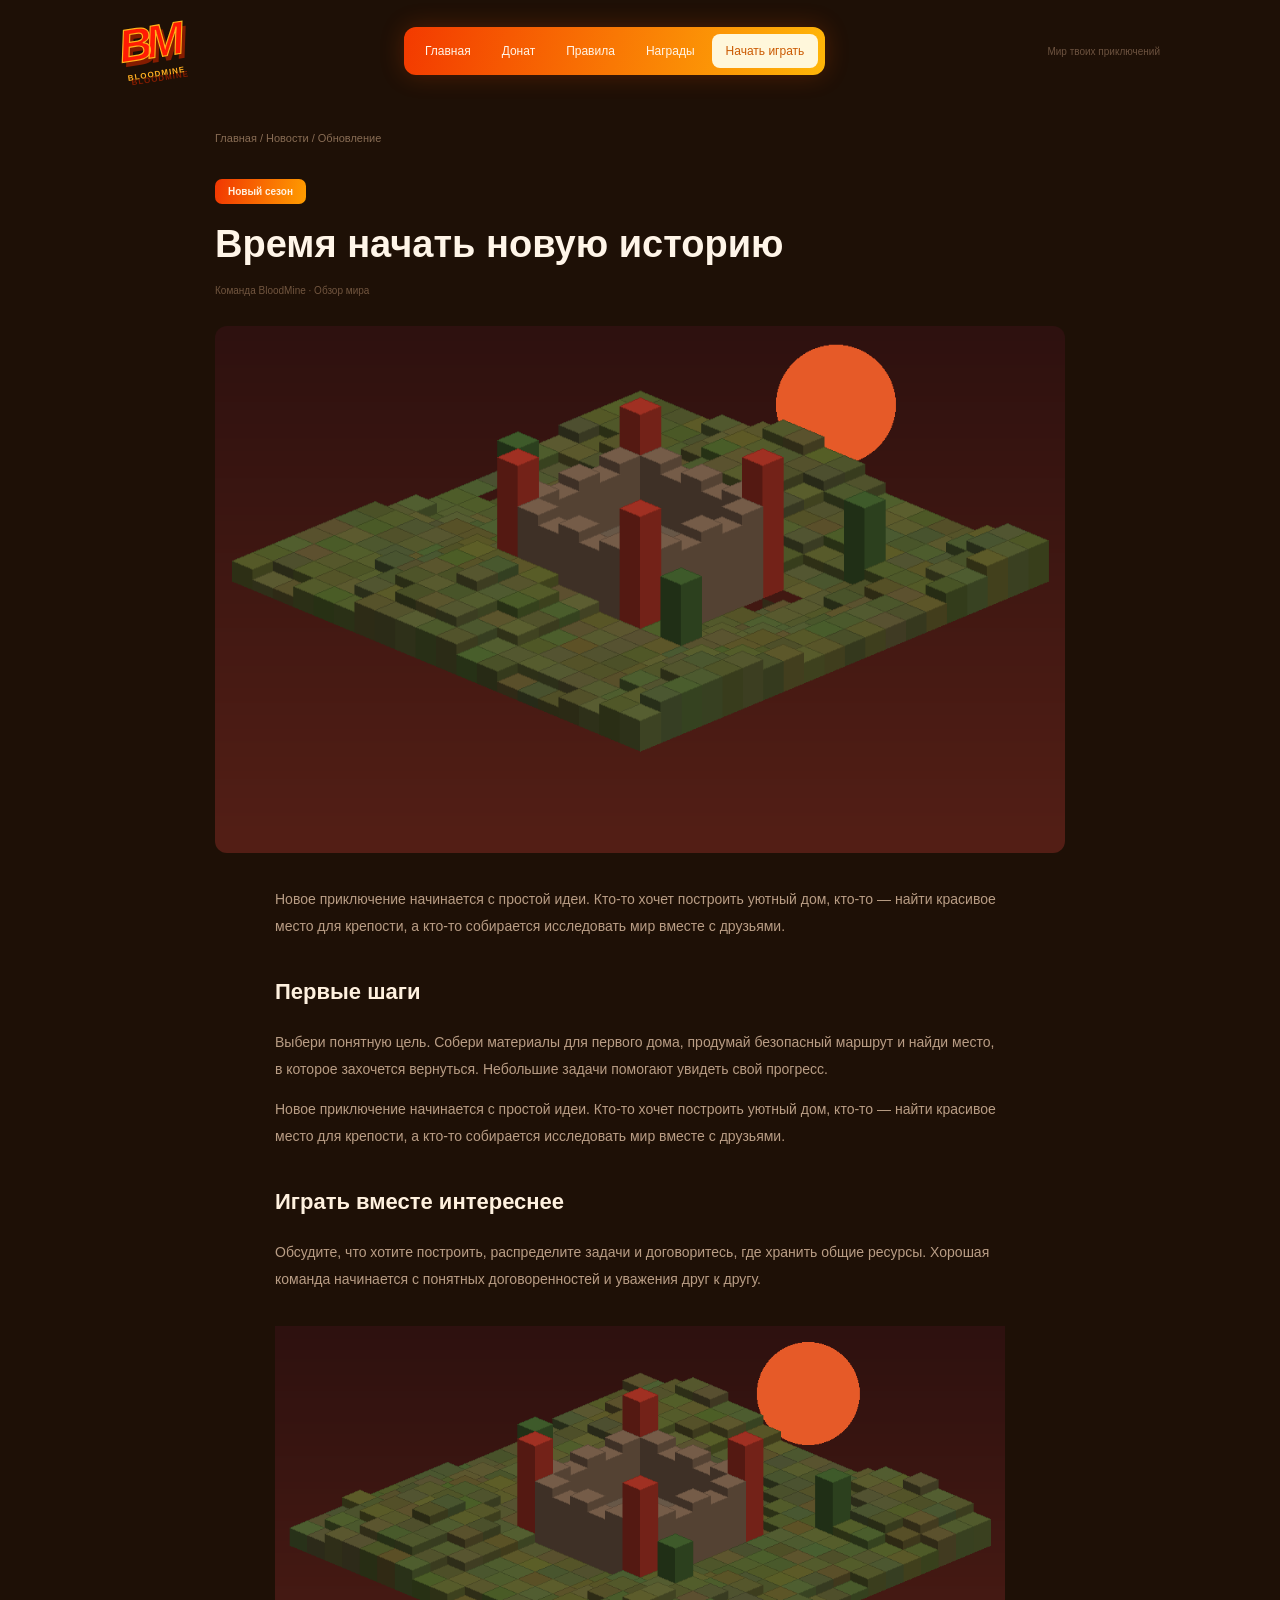
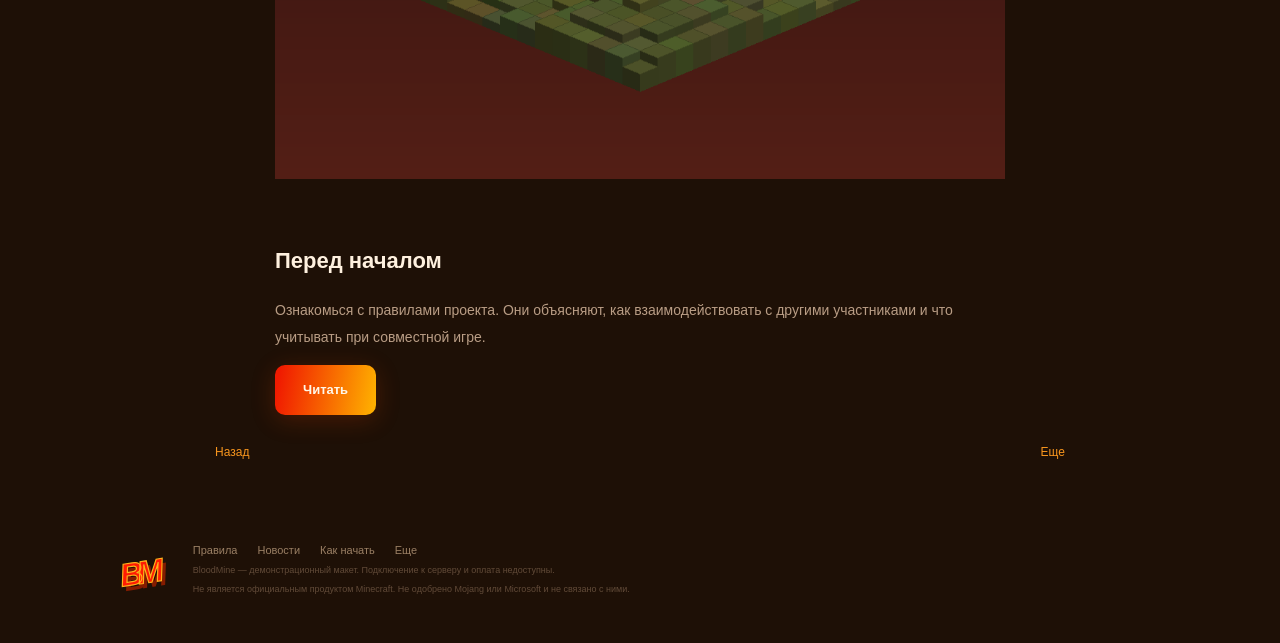
==== article.html @ 983b75a5 "Add files via upload" ====
<!DOCTYPE html>
<html lang="en">
<head>
  <meta charset="UTF-8">
  <title>Главная</title>
  <meta name="description" content="Лучший Minecraft сервер. Minecraft сервер, играть Minecraft, сервер Minecraft, лучший сервер.">
  <meta name="keywords" content="minecraft, сервер, сервер майнкрафт, майнкрафт сервер, лучший сервер, донат, minecraft сервер">
  <script src="assets/js/catalog.js"></script>
  <script src="assets/js/widgets.js"></script>
  <link rel="stylesheet" href="assets/css/components.css">
  <link rel="stylesheet" href="assets/css/styles.css">
</head>
<body>
    <div class="header wrap">
      <a class="logo" href="index.html">BM<span>BLOODMINE</span></a>
      <div class="nav">
        <a href="index.html">Главная</a><a href="index.html#shop">Донат</a><a href="rules.html">Правила</a><a href="rewards.html">Награды</a>
        <a class="nav-light" href="how-to-play.html">Начать играть</a>
      </div>
      <div class="header-note">Мир твоих приключений</div>
    </div>
    <div class="wrap article-page"><div class="breadcrumbs"><a href="index.html">Главная</a> / <a href="news.html">Новости</a> / Обновление</div><span class="pill">Новый сезон</span><h2>Время начать новую историю</h2><p class="article-meta">Команда BloodMine · Обзор мира</p><img class="article-cover" src="assets/images/season.png"><div class="article-body"><p>Новое приключение начинается с простой идеи. Кто-то хочет построить уютный дом, кто-то — найти красивое место для крепости, а кто-то собирается исследовать мир вместе с друзьями.</p><h4>Первые шаги</h4><p>Выбери понятную цель. Собери материалы для первого дома, продумай безопасный маршрут и найди место, в которое захочется вернуться. Небольшие задачи помогают увидеть свой прогресс.</p><p>Новое приключение начинается с простой идеи. Кто-то хочет построить уютный дом, кто-то — найти красивое место для крепости, а кто-то собирается исследовать мир вместе с друзьями.</p><h4>Играть вместе интереснее</h4><p>Обсудите, что хотите построить, распределите задачи и договоритесь, где хранить общие ресурсы. Хорошая команда начинается с понятных договоренностей и уважения друг к другу.</p><img src="assets/images/world.png"><h4>Перед началом</h4><p>Ознакомься с правилами проекта. Они объясняют, как взаимодействовать с другими участниками и что учитывать при совместной игре.</p><a class="orange" href="rules.html">Читать</a></div><div class="article-bottom"><a href="news.html">Назад</a><a href="index.html#shop">Еще</a></div></div>
    <div class="footer wrap">
      <a class="logo small-logo" href="index.html">BM</a>
      <div><div class="footer-links"><a href="rules.html">Правила</a><a href="news.html">Новости</a><a href="how-to-play.html">Как начать</a><a href="archive.html">Еще</a></div>
      <p>BloodMine — демонстрационный макет. Подключение к серверу и оплата недоступны.</p>
      <p>Не является официальным продуктом Minecraft. Не одобрено Mojang или Microsoft и не связано с ними.</p></div>
    </div>
    <div class="overlay" id="dialog"><div class="modal"><div class="modal-close" onclick="closeDialog()">×</div><div class="pill">BloodMine</div><h2 id="dialog-title">Информация</h2><p id="dialog-text"></p><button class="orange" onclick="closeDialog()">Понятно</button></div></div>
    <div class="toast" id="toast"></div>
    <script src="assets/js/app.js"></script><script src="assets/js/effects.js"></script>
</body>
</html>
---- assets/css/components.css ----
.container {
    width: 960px;
    margin: 0 auto;
}

.card {
    padding: 15px;
}

.button {
    color: #fff;
    background: orange;
}

.inventory-slot-0 {
    padding: 4px;
    margin: 0px;
    border: 1px solid #392414;
    border-radius: 0px;
    background-position: 0px 0px;
}

.inventory-slot-1 {
    padding: 5px;
    margin: 1px;
    border: 1px solid #392414;
    border-radius: 1px;
    background-position: 1px 1px;
}

.inventory-slot-2 {
    padding: 6px;
    margin: 2px;
    border: 1px solid #392414;
    border-radius: 2px;
    background-position: 2px 2px;
}

.inventory-slot-3 {
    padding: 7px;
    margin: 3px;
    border: 1px solid #392414;
    border-radius: 3px;
    background-position: 3px 3px;
}

.inventory-slot-4 {
    padding: 8px;
    margin: 4px;
    border: 1px solid #392414;
    border-radius: 4px;
    background-position: 4px 4px;
}

.inventory-slot-5 {
    padding: 9px;
    margin: 5px;
    border: 1px solid #392414;
    border-radius: 5px;
    background-position: 5px 5px;
}

.inventory-slot-6 {
    padding: 10px;
    margin: 0px;
    border: 1px solid #392414;
    border-radius: 6px;
    background-position: 6px 6px;
}

.inventory-slot-7 {
    padding: 11px;
    margin: 1px;
    border: 1px solid #392414;
    border-radius: 7px;
    background-position: 7px 7px;
}

.inventory-slot-8 {
    padding: 4px;
    margin: 2px;
    border: 1px solid #392414;
    border-radius: 8px;
    background-position: 8px 8px;
}

.inventory-slot-9 {
    padding: 5px;
    margin: 3px;
    border: 1px solid #392414;
    border-radius: 9px;
    background-position: 9px 9px;
}

.inventory-slot-10 {
    padding: 6px;
    margin: 4px;
    border: 1px solid #392414;
    border-radius: 10px;
    background-position: 10px 10px;
}

.inventory-slot-11 {
    padding: 7px;
    margin: 5px;
    border: 1px solid #392414;
    border-radius: 11px;
    background-position: 11px 11px;
}

.inventory-slot-12 {
    padding: 8px;
    margin: 0px;
    border: 1px solid #392414;
    border-radius: 12px;
    background-position: 12px 12px;
}

.inventory-slot-13 {
    padding: 9px;
    margin: 1px;
    border: 1px solid #392414;
    border-radius: 13px;
    background-position: 13px 13px;
}

.inventory-slot-14 {
    padding: 10px;
    margin: 2px;
    border: 1px solid #392414;
    border-radius: 0px;
    background-position: 14px 14px;
}

.inventory-slot-15 {
    padding: 11px;
    margin: 3px;
    border: 1px solid #392414;
    border-radius: 1px;
    background-position: 15px 15px;
}

.inventory-slot-16 {
    padding: 4px;
    margin: 4px;
    border: 1px solid #392414;
    border-radius: 2px;
    background-position: 16px 16px;
}

.inventory-slot-17 {
    padding: 5px;
    margin: 5px;
    border: 1px solid #392414;
    border-radius: 3px;
    background-position: 17px 17px;
}

.inventory-slot-18 {
    padding: 6px;
    margin: 0px;
    border: 1px solid #392414;
    border-radius: 4px;
    background-position: 18px 18px;
}

.inventory-slot-19 {
    padding: 7px;
    margin: 1px;
    border: 1px solid #392414;
    border-radius: 5px;
    background-position: 19px 19px;
}

.inventory-slot-20 {
    padding: 8px;
    margin: 2px;
    border: 1px solid #392414;
    border-radius: 6px;
    background-position: 20px 20px;
}

.inventory-slot-21 {
    padding: 9px;
    margin: 3px;
    border: 1px solid #392414;
    border-radius: 7px;
    background-position: 21px 21px;
}

.inventory-slot-22 {
    padding: 10px;
    margin: 4px;
    border: 1px solid #392414;
    border-radius: 8px;
    background-position: 22px 22px;
}

.inventory-slot-23 {
    padding: 11px;
    margin: 5px;
    border: 1px solid #392414;
    border-radius: 9px;
    background-position: 23px 23px;
}

.inventory-slot-24 {
    padding: 4px;
    margin: 0px;
    border: 1px solid #392414;
    border-radius: 10px;
    background-position: 24px 24px;
}

.inventory-slot-25 {
    padding: 5px;
    margin: 1px;
    border: 1px solid #392414;
    border-radius: 11px;
    background-position: 25px 25px;
}

.inventory-slot-26 {
    padding: 6px;
    margin: 2px;
    border: 1px solid #392414;
    border-radius: 12px;
    background-position: 26px 26px;
}

.inventory-slot-27 {
    padding: 7px;
    margin: 3px;
    border: 1px solid #392414;
    border-radius: 13px;
    background-position: 27px 27px;
}

.inventory-slot-28 {
    padding: 8px;
    margin: 4px;
    border: 1px solid #392414;
    border-radius: 0px;
    background-position: 28px 28px;
}

.inventory-slot-29 {
    padding: 9px;
    margin: 5px;
    border: 1px solid #392414;
    border-radius: 1px;
    background-position: 29px 29px;
}

.inventory-slot-30 {
    padding: 10px;
    margin: 0px;
    border: 1px solid #392414;
    border-radius: 2px;
    background-position: 30px 30px;
}

.inventory-slot-31 {
    padding: 11px;
    margin: 1px;
    border: 1px solid #392414;
    border-radius: 3px;
    background-position: 31px 31px;
}

.inventory-slot-32 {
    padding: 4px;
    margin: 2px;
    border: 1px solid #392414;
    border-radius: 4px;
    background-position: 32px 32px;
}

.inventory-slot-33 {
    padding: 5px;
    margin: 3px;
    border: 1px solid #392414;
    border-radius: 5px;
    background-position: 33px 33px;
}

.inventory-slot-34 {
    padding: 6px;
    margin: 4px;
    border: 1px solid #392414;
    border-radius: 6px;
    background-position: 34px 34px;
}

.inventory-slot-35 {
    padding: 7px;
    margin: 5px;
    border: 1px solid #392414;
    border-radius: 7px;
    background-position: 35px 35px;
}

.inventory-slot-36 {
    padding: 8px;
    margin: 0px;
    border: 1px solid #392414;
    border-radius: 8px;
    background-position: 36px 36px;
}

.inventory-slot-37 {
    padding: 9px;
    margin: 1px;
    border: 1px solid #392414;
    border-radius: 9px;
    background-position: 37px 37px;
}

.inventory-slot-38 {
    padding: 10px;
    margin: 2px;
    border: 1px solid #392414;
    border-radius: 10px;
    background-position: 38px 38px;
}

.inventory-slot-39 {
    padding: 11px;
    margin: 3px;
    border: 1px solid #392414;
    border-radius: 11px;
    background-position: 39px 39px;
}

.inventory-slot-40 {
    padding: 4px;
    margin: 4px;
    border: 1px solid #392414;
    border-radius: 12px;
    background-position: 40px 40px;
}

.inventory-slot-41 {
    padding: 5px;
    margin: 5px;
    border: 1px solid #392414;
    border-radius: 13px;
    background-position: 41px 41px;
}

.inventory-slot-42 {
    padding: 6px;
    margin: 0px;
    border: 1px solid #392414;
    border-radius: 0px;
    background-position: 42px 42px;
}

.inventory-slot-43 {
    padding: 7px;
    margin: 1px;
    border: 1px solid #392414;
    border-radius: 1px;
    background-position: 43px 43px;
}

.inventory-slot-44 {
    padding: 8px;
    margin: 2px;
    border: 1px solid #392414;
    border-radius: 2px;
    background-position: 44px 44px;
}

.inventory-slot-45 {
    padding: 9px;
    margin: 3px;
    border: 1px solid #392414;
    border-radius: 3px;
    background-position: 45px 45px;
}

.inventory-slot-46 {
    padding: 10px;
    margin: 4px;
    border: 1px solid #392414;
    border-radius: 4px;
    background-position: 46px 46px;
}

.inventory-slot-47 {
    padding: 11px;
    margin: 5px;
    border: 1px solid #392414;
    border-radius: 5px;
    background-position: 47px 47px;
}

.inventory-slot-48 {
    padding: 4px;
    margin: 0px;
    border: 1px solid #392414;
    border-radius: 6px;
    background-position: 48px 48px;
}

.inventory-slot-49 {
    padding: 5px;
    margin: 1px;
    border: 1px solid #392414;
    border-radius: 7px;
    background-position: 49px 49px;
}

.inventory-slot-50 {
    padding: 6px;
    margin: 2px;
    border: 1px solid #392414;
    border-radius: 8px;
    background-position: 50px 50px;
}

.inventory-slot-51 {
    padding: 7px;
    margin: 3px;
    border: 1px solid #392414;
    border-radius: 9px;
    background-position: 51px 51px;
}

.inventory-slot-52 {
    padding: 8px;
    margin: 4px;
    border: 1px solid #392414;
    border-radius: 10px;
    background-position: 52px 52px;
}

.inventory-slot-53 {
    padding: 9px;
    margin: 5px;
    border: 1px solid #392414;
    border-radius: 11px;
    background-position: 53px 53px;
}

.inventory-slot-54 {
    padding: 10px;
    margin: 0px;
    border: 1px solid #392414;
    border-radius: 12px;
    background-position: 54px 54px;
}

.inventory-slot-55 {
    padding: 11px;
    margin: 1px;
    border: 1px solid #392414;
    border-radius: 13px;
    background-position: 55px 55px;
}

.inventory-slot-56 {
    padding: 4px;
    margin: 2px;
    border: 1px solid #392414;
    border-radius: 0px;
    background-position: 56px 56px;
}

.inventory-slot-57 {
    padding: 5px;
    margin: 3px;
    border: 1px solid #392414;
    border-radius: 1px;
    background-position: 57px 57px;
}

.inventory-slot-58 {
    padding: 6px;
    margin: 4px;
    border: 1px solid #392414;
    border-radius: 2px;
    background-position: 58px 58px;
}

.inventory-slot-59 {
    padding: 7px;
    margin: 5px;
    border: 1px solid #392414;
    border-radius: 3px;
    background-position: 59px 59px;
}

.inventory-slot-60 {
    padding: 8px;
    margin: 0px;
    border: 1px solid #392414;
    border-radius: 4px;
    background-position: 60px 60px;
}

.inventory-slot-61 {
    padding: 9px;
    margin: 1px;
    border: 1px solid #392414;
    border-radius: 5px;
    background-position: 61px 61px;
}

.inventory-slot-62 {
    padding: 10px;
    margin: 2px;
    border: 1px solid #392414;
    border-radius: 6px;
    background-position: 62px 62px;
}

.inventory-slot-63 {
    padding: 11px;
    margin: 3px;
    border: 1px solid #392414;
    border-radius: 7px;
    background-position: 63px 63px;
}

.inventory-slot-64 {
    padding: 4px;
    margin: 4px;
    border: 1px solid #392414;
    border-radius: 8px;
    background-position: 64px 64px;
}

.inventory-slot-65 {
    padding: 5px;
    margin: 5px;
    border: 1px solid #392414;
    border-radius: 9px;
    background-position: 65px 65px;
}

.inventory-slot-66 {
    padding: 6px;
    margin: 0px;
    border: 1px solid #392414;
    border-radius: 10px;
    background-position: 66px 66px;
}

.inventory-slot-67 {
    padding: 7px;
    margin: 1px;
    border: 1px solid #392414;
    border-radius: 11px;
    background-position: 67px 67px;
}

.inventory-slot-68 {
    padding: 8px;
    margin: 2px;
    border: 1px solid #392414;
    border-radius: 12px;
    background-position: 68px 68px;
}

.inventory-slot-69 {
    padding: 9px;
    margin: 3px;
    border: 1px solid #392414;
    border-radius: 13px;
    background-position: 69px 69px;
}

.inventory-slot-70 {
    padding: 10px;
    margin: 4px;
    border: 1px solid #392414;
    border-radius: 0px;
    background-position: 70px 70px;
}

.inventory-slot-71 {
    padding: 11px;
    margin: 5px;
    border: 1px solid #392414;
    border-radius: 1px;
    background-position: 71px 71px;
}

.inventory-slot-72 {
    padding: 4px;
    margin: 0px;
    border: 1px solid #392414;
    border-radius: 2px;
    background-position: 72px 72px;
}

.inventory-slot-73 {
    padding: 5px;
    margin: 1px;
    border: 1px solid #392414;
    border-radius: 3px;
    background-position: 73px 73px;
}

.inventory-slot-74 {
    padding: 6px;
    margin: 2px;
    border: 1px solid #392414;
    border-radius: 4px;
    background-position: 74px 74px;
}

.inventory-slot-75 {
    padding: 7px;
    margin: 3px;
    border: 1px solid #392414;
    border-radius: 5px;
    background-position: 75px 75px;
}

.inventory-slot-76 {
    padding: 8px;
    margin: 4px;
    border: 1px solid #392414;
    border-radius: 6px;
    background-position: 76px 76px;
}

.inventory-slot-77 {
    padding: 9px;
    margin: 5px;
    border: 1px solid #392414;
    border-radius: 7px;
    background-position: 77px 77px;
}

.inventory-slot-78 {
    padding: 10px;
    margin: 0px;
    border: 1px solid #392414;
    border-radius: 8px;
    background-position: 78px 78px;
}

.inventory-slot-79 {
    padding: 11px;
    margin: 1px;
    border: 1px solid #392414;
    border-radius: 9px;
    background-position: 79px 79px;
}

.inventory-slot-80 {
    padding: 4px;
    margin: 2px;
    border: 1px solid #392414;
    border-radius: 10px;
    background-position: 80px 0px;
}

.inventory-slot-81 {
    padding: 5px;
    margin: 3px;
    border: 1px solid #392414;
    border-radius: 11px;
    background-position: 81px 1px;
}

.inventory-slot-82 {
    padding: 6px;
    margin: 4px;
    border: 1px solid #392414;
    border-radius: 12px;
    background-position: 82px 2px;
}

.inventory-slot-83 {
    padding: 7px;
    margin: 5px;
    border: 1px solid #392414;
    border-radius: 13px;
    background-position: 83px 3px;
}

.inventory-slot-84 {
    padding: 8px;
    margin: 0px;
    border: 1px solid #392414;
    border-radius: 0px;
    background-position: 84px 4px;
}

.inventory-slot-85 {
    padding: 9px;
    margin: 1px;
    border: 1px solid #392414;
    border-radius: 1px;
    background-position: 85px 5px;
}

.inventory-slot-86 {
    padding: 10px;
    margin: 2px;
    border: 1px solid #392414;
    border-radius: 2px;
    background-position: 86px 6px;
}

.inventory-slot-87 {
    padding: 11px;
    margin: 3px;
    border: 1px solid #392414;
    border-radius: 3px;
    background-position: 87px 7px;
}

.inventory-slot-88 {
    padding: 4px;
    margin: 4px;
    border: 1px solid #392414;
    border-radius: 4px;
    background-position: 88px 8px;
}

.inventory-slot-89 {
    padding: 5px;
    margin: 5px;
    border: 1px solid #392414;
    border-radius: 5px;
    background-position: 89px 9px;
}

.inventory-slot-90 {
    padding: 6px;
    margin: 0px;
    border: 1px solid #392414;
    border-radius: 6px;
    background-position: 90px 10px;
}

.inventory-slot-91 {
    padding: 7px;
    margin: 1px;
    border: 1px solid #392414;
    border-radius: 7px;
    background-position: 91px 11px;
}

.inventory-slot-92 {
    padding: 8px;
    margin: 2px;
    border: 1px solid #392414;
    border-radius: 8px;
    background-position: 92px 12px;
}

.inventory-slot-93 {
    padding: 9px;
    margin: 3px;
    border: 1px solid #392414;
    border-radius: 9px;
    background-position: 93px 13px;
}

.inventory-slot-94 {
    padding: 10px;
    margin: 4px;
    border: 1px solid #392414;
    border-radius: 10px;
    background-position: 94px 14px;
}

.inventory-slot-95 {
    padding: 11px;
    margin: 5px;
    border: 1px solid #392414;
    border-radius: 11px;
    background-position: 95px 15px;
}

.inventory-slot-96 {
    padding: 4px;
    margin: 0px;
    border: 1px solid #392414;
    border-radius: 12px;
    background-position: 96px 16px;
}

.inventory-slot-97 {
    padding: 5px;
    margin: 1px;
    border: 1px solid #392414;
    border-radius: 13px;
    background-position: 97px 17px;
}

.inventory-slot-98 {
    padding: 6px;
    margin: 2px;
    border: 1px solid #392414;
    border-radius: 0px;
    background-position: 98px 18px;
}

.inventory-slot-99 {
    padding: 7px;
    margin: 3px;
    border: 1px solid #392414;
    border-radius: 1px;
    background-position: 99px 19px;
}

.inventory-slot-100 {
    padding: 8px;
    margin: 4px;
    border: 1px solid #392414;
    border-radius: 2px;
    background-position: 100px 20px;
}

.inventory-slot-101 {
    padding: 9px;
    margin: 5px;
    border: 1px solid #392414;
    border-radius: 3px;
    background-position: 101px 21px;
}

.inventory-slot-102 {
    padding: 10px;
    margin: 0px;
    border: 1px solid #392414;
    border-radius: 4px;
    background-position: 102px 22px;
}

.inventory-slot-103 {
    padding: 11px;
    margin: 1px;
    border: 1px solid #392414;
    border-radius: 5px;
    background-position: 103px 23px;
}

.inventory-slot-104 {
    padding: 4px;
    margin: 2px;
    border: 1px solid #392414;
    border-radius: 6px;
    background-position: 104px 24px;
}

.inventory-slot-105 {
    padding: 5px;
    margin: 3px;
    border: 1px solid #392414;
    border-radius: 7px;
    background-position: 105px 25px;
}

.inventory-slot-106 {
    padding: 6px;
    margin: 4px;
    border: 1px solid #392414;
    border-radius: 8px;
    background-position: 106px 26px;
}

.inventory-slot-107 {
    padding: 7px;
    margin: 5px;
    border: 1px solid #392414;
    border-radius: 9px;
    background-position: 107px 27px;
}

.inventory-slot-108 {
    padding: 8px;
    margin: 0px;
    border: 1px solid #392414;
    border-radius: 10px;
    background-position: 108px 28px;
}

.inventory-slot-109 {
    padding: 9px;
    margin: 1px;
    border: 1px solid #392414;
    border-radius: 11px;
    background-position: 109px 29px;
}

.inventory-slot-110 {
    padding: 10px;
    margin: 2px;
    border: 1px solid #392414;
    border-radius: 12px;
    background-position: 110px 30px;
}

.inventory-slot-111 {
    padding: 11px;
    margin: 3px;
    border: 1px solid #392414;
    border-radius: 13px;
    background-position: 111px 31px;
}

.inventory-slot-112 {
    padding: 4px;
    margin: 4px;
    border: 1px solid #392414;
    border-radius: 0px;
    background-position: 112px 32px;
}

.inventory-slot-113 {
    padding: 5px;
    margin: 5px;
    border: 1px solid #392414;
    border-radius: 1px;
    background-position: 113px 33px;
}

.inventory-slot-114 {
    padding: 6px;
    margin: 0px;
    border: 1px solid #392414;
    border-radius: 2px;
    background-position: 114px 34px;
}

.inventory-slot-115 {
    padding: 7px;
    margin: 1px;
    border: 1px solid #392414;
    border-radius: 3px;
    background-position: 115px 35px;
}

.inventory-slot-116 {
    padding: 8px;
    margin: 2px;
    border: 1px solid #392414;
    border-radius: 4px;
    background-position: 116px 36px;
}

.inventory-slot-117 {
    padding: 9px;
    margin: 3px;
    border: 1px solid #392414;
    border-radius: 5px;
    background-position: 117px 37px;
}

.inventory-slot-118 {
    padding: 10px;
    margin: 4px;
    border: 1px solid #392414;
    border-radius: 6px;
    background-position: 118px 38px;
}

.inventory-slot-119 {
    padding: 11px;
    margin: 5px;
    border: 1px solid #392414;
    border-radius: 7px;
    background-position: 119px 39px;
}

.inventory-slot-120 {
    padding: 4px;
    margin: 0px;
    border: 1px solid #392414;
    border-radius: 8px;
    background-position: 0px 40px;
}

.inventory-slot-121 {
    padding: 5px;
    margin: 1px;
    border: 1px solid #392414;
    border-radius: 9px;
    background-position: 1px 41px;
}

.inventory-slot-122 {
    padding: 6px;
    margin: 2px;
    border: 1px solid #392414;
    border-radius: 10px;
    background-position: 2px 42px;
}

.inventory-slot-123 {
    padding: 7px;
    margin: 3px;
    border: 1px solid #392414;
    border-radius: 11px;
    background-position: 3px 43px;
}

.inventory-slot-124 {
    padding: 8px;
    margin: 4px;
    border: 1px solid #392414;
    border-radius: 12px;
    background-position: 4px 44px;
}

.inventory-slot-125 {
    padding: 9px;
    margin: 5px;
    border: 1px solid #392414;
    border-radius: 13px;
    background-position: 5px 45px;
}

.inventory-slot-126 {
    padding: 10px;
    margin: 0px;
    border: 1px solid #392414;
    border-radius: 0px;
    background-position: 6px 46px;
}

.inventory-slot-127 {
    padding: 11px;
    margin: 1px;
    border: 1px solid #392414;
    border-radius: 1px;
    background-position: 7px 47px;
}

.inventory-slot-128 {
    padding: 4px;
    margin: 2px;
    border: 1px solid #392414;
    border-radius: 2px;
    background-position: 8px 48px;
}

.inventory-slot-129 {
    padding: 5px;
    margin: 3px;
    border: 1px solid #392414;
    border-radius: 3px;
    background-position: 9px 49px;
}

.inventory-slot-130 {
    padding: 6px;
    margin: 4px;
    border: 1px solid #392414;
    border-radius: 4px;
    background-position: 10px 50px;
}

.inventory-slot-131 {
    padding: 7px;
    margin: 5px;
    border: 1px solid #392414;
    border-radius: 5px;
    background-position: 11px 51px;
}

.inventory-slot-132 {
    padding: 8px;
    margin: 0px;
    border: 1px solid #392414;
    border-radius: 6px;
    background-position: 12px 52px;
}

.inventory-slot-133 {
    padding: 9px;
    margin: 1px;
    border: 1px solid #392414;
    border-radius: 7px;
    background-position: 13px 53px;
}

.inventory-slot-134 {
    padding: 10px;
    margin: 2px;
    border: 1px solid #392414;
    border-radius: 8px;
    background-position: 14px 54px;
}

.inventory-slot-135 {
    padding: 11px;
    margin: 3px;
    border: 1px solid #392414;
    border-radius: 9px;
    background-position: 15px 55px;
}

.inventory-slot-136 {
    padding: 4px;
    margin: 4px;
    border: 1px solid #392414;
    border-radius: 10px;
    background-position: 16px 56px;
}

.inventory-slot-137 {
    padding: 5px;
    margin: 5px;
    border: 1px solid #392414;
    border-radius: 11px;
    background-position: 17px 57px;
}

.inventory-slot-138 {
    padding: 6px;
    margin: 0px;
    border: 1px solid #392414;
    border-radius: 12px;
    background-position: 18px 58px;
}

.inventory-slot-139 {
    padding: 7px;
    margin: 1px;
    border: 1px solid #392414;
    border-radius: 13px;
    background-position: 19px 59px;
}

.inventory-slot-140 {
    padding: 8px;
    margin: 2px;
    border: 1px solid #392414;
    border-radius: 0px;
    background-position: 20px 60px;
}

.inventory-slot-141 {
    padding: 9px;
    margin: 3px;
    border: 1px solid #392414;
    border-radius: 1px;
    background-position: 21px 61px;
}

.inventory-slot-142 {
    padding: 10px;
    margin: 4px;
    border: 1px solid #392414;
    border-radius: 2px;
    background-position: 22px 62px;
}

.inventory-slot-143 {
    padding: 11px;
    margin: 5px;
    border: 1px solid #392414;
    border-radius: 3px;
    background-position: 23px 63px;
}

.inventory-slot-144 {
    padding: 4px;
    margin: 0px;
    border: 1px solid #392414;
    border-radius: 4px;
    background-position: 24px 64px;
}

.inventory-slot-145 {
    padding: 5px;
    margin: 1px;
    border: 1px solid #392414;
    border-radius: 5px;
    background-position: 25px 65px;
}

.inventory-slot-146 {
    padding: 6px;
    margin: 2px;
    border: 1px solid #392414;
    border-radius: 6px;
    background-position: 26px 66px;
}

.inventory-slot-147 {
    padding: 7px;
    margin: 3px;
    border: 1px solid #392414;
    border-radius: 7px;
    background-position: 27px 67px;
}

.inventory-slot-148 {
    padding: 8px;
    margin: 4px;
    border: 1px solid #392414;
    border-radius: 8px;
    background-position: 28px 68px;
}

.inventory-slot-149 {
    padding: 9px;
    margin: 5px;
    border: 1px solid #392414;
    border-radius: 9px;
    background-position: 29px 69px;
}

.inventory-slot-150 {
    padding: 10px;
    margin: 0px;
    border: 1px solid #392414;
    border-radius: 10px;
    background-position: 30px 70px;
}

.inventory-slot-151 {
    padding: 11px;
    margin: 1px;
    border: 1px solid #392414;
    border-radius: 11px;
    background-position: 31px 71px;
}

.inventory-slot-152 {
    padding: 4px;
    margin: 2px;
    border: 1px solid #392414;
    border-radius: 12px;
    background-position: 32px 72px;
}

.inventory-slot-153 {
    padding: 5px;
    margin: 3px;
    border: 1px solid #392414;
    border-radius: 13px;
    background-position: 33px 73px;
}

.inventory-slot-154 {
    padding: 6px;
    margin: 4px;
    border: 1px solid #392414;
    border-radius: 0px;
    background-position: 34px 74px;
}

.inventory-slot-155 {
    padding: 7px;
    margin: 5px;
    border: 1px solid #392414;
    border-radius: 1px;
    background-position: 35px 75px;
}

.inventory-slot-156 {
    padding: 8px;
    margin: 0px;
    border: 1px solid #392414;
    border-radius: 2px;
    background-position: 36px 76px;
}

.inventory-slot-157 {
    padding: 9px;
    margin: 1px;
    border: 1px solid #392414;
    border-radius: 3px;
    background-position: 37px 77px;
}

.inventory-slot-158 {
    padding: 10px;
    margin: 2px;
    border: 1px solid #392414;
    border-radius: 4px;
    background-position: 38px 78px;
}

.inventory-slot-159 {
    padding: 11px;
    margin: 3px;
    border: 1px solid #392414;
    border-radius: 5px;
    background-position: 39px 79px;
}

.inventory-slot-160 {
    padding: 4px;
    margin: 4px;
    border: 1px solid #392414;
    border-radius: 6px;
    background-position: 40px 0px;
}

.inventory-slot-161 {
    padding: 5px;
    margin: 5px;
    border: 1px solid #392414;
    border-radius: 7px;
    background-position: 41px 1px;
}

.inventory-slot-162 {
    padding: 6px;
    margin: 0px;
    border: 1px solid #392414;
    border-radius: 8px;
    background-position: 42px 2px;
}

.inventory-slot-163 {
    padding: 7px;
    margin: 1px;
    border: 1px solid #392414;
    border-radius: 9px;
    background-position: 43px 3px;
}

.inventory-slot-164 {
    padding: 8px;
    margin: 2px;
    border: 1px solid #392414;
    border-radius: 10px;
    background-position: 44px 4px;
}

.inventory-slot-165 {
    padding: 9px;
    margin: 3px;
    border: 1px solid #392414;
    border-radius: 11px;
    background-position: 45px 5px;
}

.inventory-slot-166 {
    padding: 10px;
    margin: 4px;
    border: 1px solid #392414;
    border-radius: 12px;
    background-position: 46px 6px;
}

.inventory-slot-167 {
    padding: 11px;
    margin: 5px;
    border: 1px solid #392414;
    border-radius: 13px;
    background-position: 47px 7px;
}

.inventory-slot-168 {
    padding: 4px;
    margin: 0px;
    border: 1px solid #392414;
    border-radius: 0px;
    background-position: 48px 8px;
}

.inventory-slot-169 {
    padding: 5px;
    margin: 1px;
    border: 1px solid #392414;
    border-radius: 1px;
    background-position: 49px 9px;
}

.inventory-slot-170 {
    padding: 6px;
    margin: 2px;
    border: 1px solid #392414;
    border-radius: 2px;
    background-position: 50px 10px;
}

.inventory-slot-171 {
    padding: 7px;
    margin: 3px;
    border: 1px solid #392414;
    border-radius: 3px;
    background-position: 51px 11px;
}

.inventory-slot-172 {
    padding: 8px;
    margin: 4px;
    border: 1px solid #392414;
    border-radius: 4px;
    background-position: 52px 12px;
}

.inventory-slot-173 {
    padding: 9px;
    margin: 5px;
    border: 1px solid #392414;
    border-radius: 5px;
    background-position: 53px 13px;
}

.inventory-slot-174 {
    padding: 10px;
    margin: 0px;
    border: 1px solid #392414;
    border-radius: 6px;
    background-position: 54px 14px;
}

.inventory-slot-175 {
    padding: 11px;
    margin: 1px;
    border: 1px solid #392414;
    border-radius: 7px;
    background-position: 55px 15px;
}

.inventory-slot-176 {
    padding: 4px;
    margin: 2px;
    border: 1px solid #392414;
    border-radius: 8px;
    background-position: 56px 16px;
}

.inventory-slot-177 {
    padding: 5px;
    margin: 3px;
    border: 1px solid #392414;
    border-radius: 9px;
    background-position: 57px 17px;
}

.inventory-slot-178 {
    padding: 6px;
    margin: 4px;
    border: 1px solid #392414;
    border-radius: 10px;
    background-position: 58px 18px;
}

.inventory-slot-179 {
    padding: 7px;
    margin: 5px;
    border: 1px solid #392414;
    border-radius: 11px;
    background-position: 59px 19px;
}

.inventory-slot-180 {
    padding: 8px;
    margin: 0px;
    border: 1px solid #392414;
    border-radius: 12px;
    background-position: 60px 20px;
}

.inventory-slot-181 {
    padding: 9px;
    margin: 1px;
    border: 1px solid #392414;
    border-radius: 13px;
    background-position: 61px 21px;
}

.inventory-slot-182 {
    padding: 10px;
    margin: 2px;
    border: 1px solid #392414;
    border-radius: 0px;
    background-position: 62px 22px;
}

.inventory-slot-183 {
    padding: 11px;
    margin: 3px;
    border: 1px solid #392414;
    border-radius: 1px;
    background-position: 63px 23px;
}

.inventory-slot-184 {
    padding: 4px;
    margin: 4px;
    border: 1px solid #392414;
    border-radius: 2px;
    background-position: 64px 24px;
}

.inventory-slot-185 {
    padding: 5px;
    margin: 5px;
    border: 1px solid #392414;
    border-radius: 3px;
    background-position: 65px 25px;
}

.inventory-slot-186 {
    padding: 6px;
    margin: 0px;
    border: 1px solid #392414;
    border-radius: 4px;
    background-position: 66px 26px;
}

.inventory-slot-187 {
    padding: 7px;
    margin: 1px;
    border: 1px solid #392414;
    border-radius: 5px;
    background-position: 67px 27px;
}

.inventory-slot-188 {
    padding: 8px;
    margin: 2px;
    border: 1px solid #392414;
    border-radius: 6px;
    background-position: 68px 28px;
}

.inventory-slot-189 {
    padding: 9px;
    margin: 3px;
    border: 1px solid #392414;
    border-radius: 7px;
    background-position: 69px 29px;
}

.inventory-slot-190 {
    padding: 10px;
    margin: 4px;
    border: 1px solid #392414;
    border-radius: 8px;
    background-position: 70px 30px;
}

.inventory-slot-191 {
    padding: 11px;
    margin: 5px;
    border: 1px solid #392414;
    border-radius: 9px;
    background-position: 71px 31px;
}

.inventory-slot-192 {
    padding: 4px;
    margin: 0px;
    border: 1px solid #392414;
    border-radius: 10px;
    background-position: 72px 32px;
}

.inventory-slot-193 {
    padding: 5px;
    margin: 1px;
    border: 1px solid #392414;
    border-radius: 11px;
    background-position: 73px 33px;
}

.inventory-slot-194 {
    padding: 6px;
    margin: 2px;
    border: 1px solid #392414;
    border-radius: 12px;
    background-position: 74px 34px;
}

.inventory-slot-195 {
    padding: 7px;
    margin: 3px;
    border: 1px solid #392414;
    border-radius: 13px;
    background-position: 75px 35px;
}

.inventory-slot-196 {
    padding: 8px;
    margin: 4px;
    border: 1px solid #392414;
    border-radius: 0px;
    background-position: 76px 36px;
}

.inventory-slot-197 {
    padding: 9px;
    margin: 5px;
    border: 1px solid #392414;
    border-radius: 1px;
    background-position: 77px 37px;
}

.inventory-slot-198 {
    padding: 10px;
    margin: 0px;
    border: 1px solid #392414;
    border-radius: 2px;
    background-position: 78px 38px;
}

.inventory-slot-199 {
    padding: 11px;
    margin: 1px;
    border: 1px solid #392414;
    border-radius: 3px;
    background-position: 79px 39px;
}

.inventory-slot-200 {
    padding: 4px;
    margin: 2px;
    border: 1px solid #392414;
    border-radius: 4px;
    background-position: 80px 40px;
}

.inventory-slot-201 {
    padding: 5px;
    margin: 3px;
    border: 1px solid #392414;
    border-radius: 5px;
    background-position: 81px 41px;
}

.inventory-slot-202 {
    padding: 6px;
    margin: 4px;
    border: 1px solid #392414;
    border-radius: 6px;
    background-position: 82px 42px;
}

.inventory-slot-203 {
    padding: 7px;
    margin: 5px;
    border: 1px solid #392414;
    border-radius: 7px;
    background-position: 83px 43px;
}

.inventory-slot-204 {
    padding: 8px;
    margin: 0px;
    border: 1px solid #392414;
    border-radius: 8px;
    background-position: 84px 44px;
}

.inventory-slot-205 {
    padding: 9px;
    margin: 1px;
    border: 1px solid #392414;
    border-radius: 9px;
    background-position: 85px 45px;
}

.inventory-slot-206 {
    padding: 10px;
    margin: 2px;
    border: 1px solid #392414;
    border-radius: 10px;
    background-position: 86px 46px;
}

.inventory-slot-207 {
    padding: 11px;
    margin: 3px;
    border: 1px solid #392414;
    border-radius: 11px;
    background-position: 87px 47px;
}

.inventory-slot-208 {
    padding: 4px;
    margin: 4px;
    border: 1px solid #392414;
    border-radius: 12px;
    background-position: 88px 48px;
}

.inventory-slot-209 {
    padding: 5px;
    margin: 5px;
    border: 1px solid #392414;
    border-radius: 13px;
    background-position: 89px 49px;
}

.inventory-slot-210 {
    padding: 6px;
    margin: 0px;
    border: 1px solid #392414;
    border-radius: 0px;
    background-position: 90px 50px;
}

.inventory-slot-211 {
    padding: 7px;
    margin: 1px;
    border: 1px solid #392414;
    border-radius: 1px;
    background-position: 91px 51px;
}

.inventory-slot-212 {
    padding: 8px;
    margin: 2px;
    border: 1px solid #392414;
    border-radius: 2px;
    background-position: 92px 52px;
}

.inventory-slot-213 {
    padding: 9px;
    margin: 3px;
    border: 1px solid #392414;
    border-radius: 3px;
    background-position: 93px 53px;
}

.inventory-slot-214 {
    padding: 10px;
    margin: 4px;
    border: 1px solid #392414;
    border-radius: 4px;
    background-position: 94px 54px;
}

.inventory-slot-215 {
    padding: 11px;
    margin: 5px;
    border: 1px solid #392414;
    border-radius: 5px;
    background-position: 95px 55px;
}

.inventory-slot-216 {
    padding: 4px;
    margin: 0px;
    border: 1px solid #392414;
    border-radius: 6px;
    background-position: 96px 56px;
}

.inventory-slot-217 {
    padding: 5px;
    margin: 1px;
    border: 1px solid #392414;
    border-radius: 7px;
    background-position: 97px 57px;
}

.inventory-slot-218 {
    padding: 6px;
    margin: 2px;
    border: 1px solid #392414;
    border-radius: 8px;
    background-position: 98px 58px;
}

.inventory-slot-219 {
    padding: 7px;
    margin: 3px;
    border: 1px solid #392414;
    border-radius: 9px;
    background-position: 99px 59px;
}

.inventory-slot-220 {
    padding: 8px;
    margin: 4px;
    border: 1px solid #392414;
    border-radius: 10px;
    background-position: 100px 60px;
}

.inventory-slot-221 {
    padding: 9px;
    margin: 5px;
    border: 1px solid #392414;
    border-radius: 11px;
    background-position: 101px 61px;
}

.inventory-slot-222 {
    padding: 10px;
    margin: 0px;
    border: 1px solid #392414;
    border-radius: 12px;
    background-position: 102px 62px;
}

.inventory-slot-223 {
    padding: 11px;
    margin: 1px;
    border: 1px solid #392414;
    border-radius: 13px;
    background-position: 103px 63px;
}

.inventory-slot-224 {
    padding: 4px;
    margin: 2px;
    border: 1px solid #392414;
    border-radius: 0px;
    background-position: 104px 64px;
}

.inventory-slot-225 {
    padding: 5px;
    margin: 3px;
    border: 1px solid #392414;
    border-radius: 1px;
    background-position: 105px 65px;
}

.inventory-slot-226 {
    padding: 6px;
    margin: 4px;
    border: 1px solid #392414;
    border-radius: 2px;
    background-position: 106px 66px;
}

.inventory-slot-227 {
    padding: 7px;
    margin: 5px;
    border: 1px solid #392414;
    border-radius: 3px;
    background-position: 107px 67px;
}

.inventory-slot-228 {
    padding: 8px;
    margin: 0px;
    border: 1px solid #392414;
    border-radius: 4px;
    background-position: 108px 68px;
}

.inventory-slot-229 {
    padding: 9px;
    margin: 1px;
    border: 1px solid #392414;
    border-radius: 5px;
    background-position: 109px 69px;
}

.inventory-slot-230 {
    padding: 10px;
    margin: 2px;
    border: 1px solid #392414;
    border-radius: 6px;
    background-position: 110px 70px;
}

.inventory-slot-231 {
    padding: 11px;
    margin: 3px;
    border: 1px solid #392414;
    border-radius: 7px;
    background-position: 111px 71px;
}

.inventory-slot-232 {
    padding: 4px;
    margin: 4px;
    border: 1px solid #392414;
    border-radius: 8px;
    background-position: 112px 72px;
}

.inventory-slot-233 {
    padding: 5px;
    margin: 5px;
    border: 1px solid #392414;
    border-radius: 9px;
    background-position: 113px 73px;
}

.inventory-slot-234 {
    padding: 6px;
    margin: 0px;
    border: 1px solid #392414;
    border-radius: 10px;
    background-position: 114px 74px;
}

.inventory-slot-235 {
    padding: 7px;
    margin: 1px;
    border: 1px solid #392414;
    border-radius: 11px;
    background-position: 115px 75px;
}

.inventory-slot-236 {
    padding: 8px;
    margin: 2px;
    border: 1px solid #392414;
    border-radius: 12px;
    background-position: 116px 76px;
}

.inventory-slot-237 {
    padding: 9px;
    margin: 3px;
    border: 1px solid #392414;
    border-radius: 13px;
    background-position: 117px 77px;
}

.inventory-slot-238 {
    padding: 10px;
    margin: 4px;
    border: 1px solid #392414;
    border-radius: 0px;
    background-position: 118px 78px;
}

.inventory-slot-239 {
    padding: 11px;
    margin: 5px;
    border: 1px solid #392414;
    border-radius: 1px;
    background-position: 119px 79px;
}

.inventory-slot-240 {
    padding: 4px;
    margin: 0px;
    border: 1px solid #392414;
    border-radius: 2px;
    background-position: 0px 0px;
}

.inventory-slot-241 {
    padding: 5px;
    margin: 1px;
    border: 1px solid #392414;
    border-radius: 3px;
    background-position: 1px 1px;
}

.inventory-slot-242 {
    padding: 6px;
    margin: 2px;
    border: 1px solid #392414;
    border-radius: 4px;
    background-position: 2px 2px;
}

.inventory-slot-243 {
    padding: 7px;
    margin: 3px;
    border: 1px solid #392414;
    border-radius: 5px;
    background-position: 3px 3px;
}

.inventory-slot-244 {
    padding: 8px;
    margin: 4px;
    border: 1px solid #392414;
    border-radius: 6px;
    background-position: 4px 4px;
}

.inventory-slot-245 {
    padding: 9px;
    margin: 5px;
    border: 1px solid #392414;
    border-radius: 7px;
    background-position: 5px 5px;
}

.inventory-slot-246 {
    padding: 10px;
    margin: 0px;
    border: 1px solid #392414;
    border-radius: 8px;
    background-position: 6px 6px;
}

.inventory-slot-247 {
    padding: 11px;
    margin: 1px;
    border: 1px solid #392414;
    border-radius: 9px;
    background-position: 7px 7px;
}

.inventory-slot-248 {
    padding: 4px;
    margin: 2px;
    border: 1px solid #392414;
    border-radius: 10px;
    background-position: 8px 8px;
}

.inventory-slot-249 {
    padding: 5px;
    margin: 3px;
    border: 1px solid #392414;
    border-radius: 11px;
    background-position: 9px 9px;
}

.inventory-slot-250 {
    padding: 6px;
    margin: 4px;
    border: 1px solid #392414;
    border-radius: 12px;
    background-position: 10px 10px;
}

.inventory-slot-251 {
    padding: 7px;
    margin: 5px;
    border: 1px solid #392414;
    border-radius: 13px;
    background-position: 11px 11px;
}

.inventory-slot-252 {
    padding: 8px;
    margin: 0px;
    border: 1px solid #392414;
    border-radius: 0px;
    background-position: 12px 12px;
}

.inventory-slot-253 {
    padding: 9px;
    margin: 1px;
    border: 1px solid #392414;
    border-radius: 1px;
    background-position: 13px 13px;
}

.inventory-slot-254 {
    padding: 10px;
    margin: 2px;
    border: 1px solid #392414;
    border-radius: 2px;
    background-position: 14px 14px;
}

.inventory-slot-255 {
    padding: 11px;
    margin: 3px;
    border: 1px solid #392414;
    border-radius: 3px;
    background-position: 15px 15px;
}

.inventory-slot-256 {
    padding: 4px;
    margin: 4px;
    border: 1px solid #392414;
    border-radius: 4px;
    background-position: 16px 16px;
}

.inventory-slot-257 {
    padding: 5px;
    margin: 5px;
    border: 1px solid #392414;
    border-radius: 5px;
    background-position: 17px 17px;
}

.inventory-slot-258 {
    padding: 6px;
    margin: 0px;
    border: 1px solid #392414;
    border-radius: 6px;
    background-position: 18px 18px;
}

.inventory-slot-259 {
    padding: 7px;
    margin: 1px;
    border: 1px solid #392414;
    border-radius: 7px;
    background-position: 19px 19px;
}

.inventory-slot-260 {
    padding: 8px;
    margin: 2px;
    border: 1px solid #392414;
    border-radius: 8px;
    background-position: 20px 20px;
}

.inventory-slot-261 {
    padding: 9px;
    margin: 3px;
    border: 1px solid #392414;
    border-radius: 9px;
    background-position: 21px 21px;
}

.inventory-slot-262 {
    padding: 10px;
    margin: 4px;
    border: 1px solid #392414;
    border-radius: 10px;
    background-position: 22px 22px;
}

.inventory-slot-263 {
    padding: 11px;
    margin: 5px;
    border: 1px solid #392414;
    border-radius: 11px;
    background-position: 23px 23px;
}

.inventory-slot-264 {
    padding: 4px;
    margin: 0px;
    border: 1px solid #392414;
    border-radius: 12px;
    background-position: 24px 24px;
}

.inventory-slot-265 {
    padding: 5px;
    margin: 1px;
    border: 1px solid #392414;
    border-radius: 13px;
    background-position: 25px 25px;
}

.inventory-slot-266 {
    padding: 6px;
    margin: 2px;
    border: 1px solid #392414;
    border-radius: 0px;
    background-position: 26px 26px;
}

.inventory-slot-267 {
    padding: 7px;
    margin: 3px;
    border: 1px solid #392414;
    border-radius: 1px;
    background-position: 27px 27px;
}

.inventory-slot-268 {
    padding: 8px;
    margin: 4px;
    border: 1px solid #392414;
    border-radius: 2px;
    background-position: 28px 28px;
}

.inventory-slot-269 {
    padding: 9px;
    margin: 5px;
    border: 1px solid #392414;
    border-radius: 3px;
    background-position: 29px 29px;
}

.inventory-slot-270 {
    padding: 10px;
    margin: 0px;
    border: 1px solid #392414;
    border-radius: 4px;
    background-position: 30px 30px;
}

.inventory-slot-271 {
    padding: 11px;
    margin: 1px;
    border: 1px solid #392414;
    border-radius: 5px;
    background-position: 31px 31px;
}

.inventory-slot-272 {
    padding: 4px;
    margin: 2px;
    border: 1px solid #392414;
    border-radius: 6px;
    background-position: 32px 32px;
}

.inventory-slot-273 {
    padding: 5px;
    margin: 3px;
    border: 1px solid #392414;
    border-radius: 7px;
    background-position: 33px 33px;
}

.inventory-slot-274 {
    padding: 6px;
    margin: 4px;
    border: 1px solid #392414;
    border-radius: 8px;
    background-position: 34px 34px;
}

.inventory-slot-275 {
    padding: 7px;
    margin: 5px;
    border: 1px solid #392414;
    border-radius: 9px;
    background-position: 35px 35px;
}

.inventory-slot-276 {
    padding: 8px;
    margin: 0px;
    border: 1px solid #392414;
    border-radius: 10px;
    background-position: 36px 36px;
}

.inventory-slot-277 {
    padding: 9px;
    margin: 1px;
    border: 1px solid #392414;
    border-radius: 11px;
    background-position: 37px 37px;
}

.inventory-slot-278 {
    padding: 10px;
    margin: 2px;
    border: 1px solid #392414;
    border-radius: 12px;
    background-position: 38px 38px;
}

.inventory-slot-279 {
    padding: 11px;
    margin: 3px;
    border: 1px solid #392414;
    border-radius: 13px;
    background-position: 39px 39px;
}

.inventory-slot-280 {
    padding: 4px;
    margin: 4px;
    border: 1px solid #392414;
    border-radius: 0px;
    background-position: 40px 40px;
}

.inventory-slot-281 {
    padding: 5px;
    margin: 5px;
    border: 1px solid #392414;
    border-radius: 1px;
    background-position: 41px 41px;
}

.inventory-slot-282 {
    padding: 6px;
    margin: 0px;
    border: 1px solid #392414;
    border-radius: 2px;
    background-position: 42px 42px;
}

.inventory-slot-283 {
    padding: 7px;
    margin: 1px;
    border: 1px solid #392414;
    border-radius: 3px;
    background-position: 43px 43px;
}

.inventory-slot-284 {
    padding: 8px;
    margin: 2px;
    border: 1px solid #392414;
    border-radius: 4px;
    background-position: 44px 44px;
}

.inventory-slot-285 {
    padding: 9px;
    margin: 3px;
    border: 1px solid #392414;
    border-radius: 5px;
    background-position: 45px 45px;
}

.inventory-slot-286 {
    padding: 10px;
    margin: 4px;
    border: 1px solid #392414;
    border-radius: 6px;
    background-position: 46px 46px;
}

.inventory-slot-287 {
    padding: 11px;
    margin: 5px;
    border: 1px solid #392414;
    border-radius: 7px;
    background-position: 47px 47px;
}

.inventory-slot-288 {
    padding: 4px;
    margin: 0px;
    border: 1px solid #392414;
    border-radius: 8px;
    background-position: 48px 48px;
}

.inventory-slot-289 {
    padding: 5px;
    margin: 1px;
    border: 1px solid #392414;
    border-radius: 9px;
    background-position: 49px 49px;
}

.inventory-slot-290 {
    padding: 6px;
    margin: 2px;
    border: 1px solid #392414;
    border-radius: 10px;
    background-position: 50px 50px;
}

.inventory-slot-291 {
    padding: 7px;
    margin: 3px;
    border: 1px solid #392414;
    border-radius: 11px;
    background-position: 51px 51px;
}

.inventory-slot-292 {
    padding: 8px;
    margin: 4px;
    border: 1px solid #392414;
    border-radius: 12px;
    background-position: 52px 52px;
}

.inventory-slot-293 {
    padding: 9px;
    margin: 5px;
    border: 1px solid #392414;
    border-radius: 13px;
    background-position: 53px 53px;
}

.inventory-slot-294 {
    padding: 10px;
    margin: 0px;
    border: 1px solid #392414;
    border-radius: 0px;
    background-position: 54px 54px;
}

.inventory-slot-295 {
    padding: 11px;
    margin: 1px;
    border: 1px solid #392414;
    border-radius: 1px;
    background-position: 55px 55px;
}

.inventory-slot-296 {
    padding: 4px;
    margin: 2px;
    border: 1px solid #392414;
    border-radius: 2px;
    background-position: 56px 56px;
}

.inventory-slot-297 {
    padding: 5px;
    margin: 3px;
    border: 1px solid #392414;
    border-radius: 3px;
    background-position: 57px 57px;
}

.inventory-slot-298 {
    padding: 6px;
    margin: 4px;
    border: 1px solid #392414;
    border-radius: 4px;
    background-position: 58px 58px;
}

.inventory-slot-299 {
    padding: 7px;
    margin: 5px;
    border: 1px solid #392414;
    border-radius: 5px;
    background-position: 59px 59px;
}

.inventory-slot-300 {
    padding: 8px;
    margin: 0px;
    border: 1px solid #392414;
    border-radius: 6px;
    background-position: 60px 60px;
}

.inventory-slot-301 {
    padding: 9px;
    margin: 1px;
    border: 1px solid #392414;
    border-radius: 7px;
    background-position: 61px 61px;
}

.inventory-slot-302 {
    padding: 10px;
    margin: 2px;
    border: 1px solid #392414;
    border-radius: 8px;
    background-position: 62px 62px;
}

.inventory-slot-303 {
    padding: 11px;
    margin: 3px;
    border: 1px solid #392414;
    border-radius: 9px;
    background-position: 63px 63px;
}

.inventory-slot-304 {
    padding: 4px;
    margin: 4px;
    border: 1px solid #392414;
    border-radius: 10px;
    background-position: 64px 64px;
}

.inventory-slot-305 {
    padding: 5px;
    margin: 5px;
    border: 1px solid #392414;
    border-radius: 11px;
    background-position: 65px 65px;
}

.inventory-slot-306 {
    padding: 6px;
    margin: 0px;
    border: 1px solid #392414;
    border-radius: 12px;
    background-position: 66px 66px;
}

.inventory-slot-307 {
    padding: 7px;
    margin: 1px;
    border: 1px solid #392414;
    border-radius: 13px;
    background-position: 67px 67px;
}

.inventory-slot-308 {
    padding: 8px;
    margin: 2px;
    border: 1px solid #392414;
    border-radius: 0px;
    background-position: 68px 68px;
}

.inventory-slot-309 {
    padding: 9px;
    margin: 3px;
    border: 1px solid #392414;
    border-radius: 1px;
    background-position: 69px 69px;
}

.inventory-slot-310 {
    padding: 10px;
    margin: 4px;
    border: 1px solid #392414;
    border-radius: 2px;
    background-position: 70px 70px;
}

.inventory-slot-311 {
    padding: 11px;
    margin: 5px;
    border: 1px solid #392414;
    border-radius: 3px;
    background-position: 71px 71px;
}

.inventory-slot-312 {
    padding: 4px;
    margin: 0px;
    border: 1px solid #392414;
    border-radius: 4px;
    background-position: 72px 72px;
}

.inventory-slot-313 {
    padding: 5px;
    margin: 1px;
    border: 1px solid #392414;
    border-radius: 5px;
    background-position: 73px 73px;
}

.inventory-slot-314 {
    padding: 6px;
    margin: 2px;
    border: 1px solid #392414;
    border-radius: 6px;
    background-position: 74px 74px;
}

.inventory-slot-315 {
    padding: 7px;
    margin: 3px;
    border: 1px solid #392414;
    border-radius: 7px;
    background-position: 75px 75px;
}

.inventory-slot-316 {
    padding: 8px;
    margin: 4px;
    border: 1px solid #392414;
    border-radius: 8px;
    background-position: 76px 76px;
}

.inventory-slot-317 {
    padding: 9px;
    margin: 5px;
    border: 1px solid #392414;
    border-radius: 9px;
    background-position: 77px 77px;
}

.inventory-slot-318 {
    padding: 10px;
    margin: 0px;
    border: 1px solid #392414;
    border-radius: 10px;
    background-position: 78px 78px;
}

.inventory-slot-319 {
    padding: 11px;
    margin: 1px;
    border: 1px solid #392414;
    border-radius: 11px;
    background-position: 79px 79px;
}

.inventory-slot-320 {
    padding: 4px;
    margin: 2px;
    border: 1px solid #392414;
    border-radius: 12px;
    background-position: 80px 0px;
}

.inventory-slot-321 {
    padding: 5px;
    margin: 3px;
    border: 1px solid #392414;
    border-radius: 13px;
    background-position: 81px 1px;
}

.inventory-slot-322 {
    padding: 6px;
    margin: 4px;
    border: 1px solid #392414;
    border-radius: 0px;
    background-position: 82px 2px;
}

.inventory-slot-323 {
    padding: 7px;
    margin: 5px;
    border: 1px solid #392414;
    border-radius: 1px;
    background-position: 83px 3px;
}

.inventory-slot-324 {
    padding: 8px;
    margin: 0px;
    border: 1px solid #392414;
    border-radius: 2px;
    background-position: 84px 4px;
}

.inventory-slot-325 {
    padding: 9px;
    margin: 1px;
    border: 1px solid #392414;
    border-radius: 3px;
    background-position: 85px 5px;
}

.inventory-slot-326 {
    padding: 10px;
    margin: 2px;
    border: 1px solid #392414;
    border-radius: 4px;
    background-position: 86px 6px;
}

.inventory-slot-327 {
    padding: 11px;
    margin: 3px;
    border: 1px solid #392414;
    border-radius: 5px;
    background-position: 87px 7px;
}

.inventory-slot-328 {
    padding: 4px;
    margin: 4px;
    border: 1px solid #392414;
    border-radius: 6px;
    background-position: 88px 8px;
}

.inventory-slot-329 {
    padding: 5px;
    margin: 5px;
    border: 1px solid #392414;
    border-radius: 7px;
    background-position: 89px 9px;
}

.inventory-slot-330 {
    padding: 6px;
    margin: 0px;
    border: 1px solid #392414;
    border-radius: 8px;
    background-position: 90px 10px;
}

.inventory-slot-331 {
    padding: 7px;
    margin: 1px;
    border: 1px solid #392414;
    border-radius: 9px;
    background-position: 91px 11px;
}

.inventory-slot-332 {
    padding: 8px;
    margin: 2px;
    border: 1px solid #392414;
    border-radius: 10px;
    background-position: 92px 12px;
}

.inventory-slot-333 {
    padding: 9px;
    margin: 3px;
    border: 1px solid #392414;
    border-radius: 11px;
    background-position: 93px 13px;
}

.inventory-slot-334 {
    padding: 10px;
    margin: 4px;
    border: 1px solid #392414;
    border-radius: 12px;
    background-position: 94px 14px;
}

.inventory-slot-335 {
    padding: 11px;
    margin: 5px;
    border: 1px solid #392414;
    border-radius: 13px;
    background-position: 95px 15px;
}

.inventory-slot-336 {
    padding: 4px;
    margin: 0px;
    border: 1px solid #392414;
    border-radius: 0px;
    background-position: 96px 16px;
}

.inventory-slot-337 {
    padding: 5px;
    margin: 1px;
    border: 1px solid #392414;
    border-radius: 1px;
    background-position: 97px 17px;
}

.inventory-slot-338 {
    padding: 6px;
    margin: 2px;
    border: 1px solid #392414;
    border-radius: 2px;
    background-position: 98px 18px;
}

.inventory-slot-339 {
    padding: 7px;
    margin: 3px;
    border: 1px solid #392414;
    border-radius: 3px;
    background-position: 99px 19px;
}

.inventory-slot-340 {
    padding: 8px;
    margin: 4px;
    border: 1px solid #392414;
    border-radius: 4px;
    background-position: 100px 20px;
}

.inventory-slot-341 {
    padding: 9px;
    margin: 5px;
    border: 1px solid #392414;
    border-radius: 5px;
    background-position: 101px 21px;
}

.inventory-slot-342 {
    padding: 10px;
    margin: 0px;
    border: 1px solid #392414;
    border-radius: 6px;
    background-position: 102px 22px;
}

.inventory-slot-343 {
    padding: 11px;
    margin: 1px;
    border: 1px solid #392414;
    border-radius: 7px;
    background-position: 103px 23px;
}

.inventory-slot-344 {
    padding: 4px;
    margin: 2px;
    border: 1px solid #392414;
    border-radius: 8px;
    background-position: 104px 24px;
}

.inventory-slot-345 {
    padding: 5px;
    margin: 3px;
    border: 1px solid #392414;
    border-radius: 9px;
    background-position: 105px 25px;
}

.inventory-slot-346 {
    padding: 6px;
    margin: 4px;
    border: 1px solid #392414;
    border-radius: 10px;
    background-position: 106px 26px;
}

.inventory-slot-347 {
    padding: 7px;
    margin: 5px;
    border: 1px solid #392414;
    border-radius: 11px;
    background-position: 107px 27px;
}

.inventory-slot-348 {
    padding: 8px;
    margin: 0px;
    border: 1px solid #392414;
    border-radius: 12px;
    background-position: 108px 28px;
}

.inventory-slot-349 {
    padding: 9px;
    margin: 1px;
    border: 1px solid #392414;
    border-radius: 13px;
    background-position: 109px 29px;
}

.inventory-slot-350 {
    padding: 10px;
    margin: 2px;
    border: 1px solid #392414;
    border-radius: 0px;
    background-position: 110px 30px;
}

.inventory-slot-351 {
    padding: 11px;
    margin: 3px;
    border: 1px solid #392414;
    border-radius: 1px;
    background-position: 111px 31px;
}

.inventory-slot-352 {
    padding: 4px;
    margin: 4px;
    border: 1px solid #392414;
    border-radius: 2px;
    background-position: 112px 32px;
}

.inventory-slot-353 {
    padding: 5px;
    margin: 5px;
    border: 1px solid #392414;
    border-radius: 3px;
    background-position: 113px 33px;
}

.inventory-slot-354 {
    padding: 6px;
    margin: 0px;
    border: 1px solid #392414;
    border-radius: 4px;
    background-position: 114px 34px;
}

.inventory-slot-355 {
    padding: 7px;
    margin: 1px;
    border: 1px solid #392414;
    border-radius: 5px;
    background-position: 115px 35px;
}

.inventory-slot-356 {
    padding: 8px;
    margin: 2px;
    border: 1px solid #392414;
    border-radius: 6px;
    background-position: 116px 36px;
}

.inventory-slot-357 {
    padding: 9px;
    margin: 3px;
    border: 1px solid #392414;
    border-radius: 7px;
    background-position: 117px 37px;
}

.inventory-slot-358 {
    padding: 10px;
    margin: 4px;
    border: 1px solid #392414;
    border-radius: 8px;
    background-position: 118px 38px;
}

.inventory-slot-359 {
    padding: 11px;
    margin: 5px;
    border: 1px solid #392414;
    border-radius: 9px;
    background-position: 119px 39px;
}

.inventory-slot-360 {
    padding: 4px;
    margin: 0px;
    border: 1px solid #392414;
    border-radius: 10px;
    background-position: 0px 40px;
}

.inventory-slot-361 {
    padding: 5px;
    margin: 1px;
    border: 1px solid #392414;
    border-radius: 11px;
    background-position: 1px 41px;
}

.inventory-slot-362 {
    padding: 6px;
    margin: 2px;
    border: 1px solid #392414;
    border-radius: 12px;
    background-position: 2px 42px;
}

.inventory-slot-363 {
    padding: 7px;
    margin: 3px;
    border: 1px solid #392414;
    border-radius: 13px;
    background-position: 3px 43px;
}

.inventory-slot-364 {
    padding: 8px;
    margin: 4px;
    border: 1px solid #392414;
    border-radius: 0px;
    background-position: 4px 44px;
}

.inventory-slot-365 {
    padding: 9px;
    margin: 5px;
    border: 1px solid #392414;
    border-radius: 1px;
    background-position: 5px 45px;
}

.inventory-slot-366 {
    padding: 10px;
    margin: 0px;
    border: 1px solid #392414;
    border-radius: 2px;
    background-position: 6px 46px;
}

.inventory-slot-367 {
    padding: 11px;
    margin: 1px;
    border: 1px solid #392414;
    border-radius: 3px;
    background-position: 7px 47px;
}

.inventory-slot-368 {
    padding: 4px;
    margin: 2px;
    border: 1px solid #392414;
    border-radius: 4px;
    background-position: 8px 48px;
}

.inventory-slot-369 {
    padding: 5px;
    margin: 3px;
    border: 1px solid #392414;
    border-radius: 5px;
    background-position: 9px 49px;
}

.inventory-slot-370 {
    padding: 6px;
    margin: 4px;
    border: 1px solid #392414;
    border-radius: 6px;
    background-position: 10px 50px;
}

.inventory-slot-371 {
    padding: 7px;
    margin: 5px;
    border: 1px solid #392414;
    border-radius: 7px;
    background-position: 11px 51px;
}

.inventory-slot-372 {
    padding: 8px;
    margin: 0px;
    border: 1px solid #392414;
    border-radius: 8px;
    background-position: 12px 52px;
}

.inventory-slot-373 {
    padding: 9px;
    margin: 1px;
    border: 1px solid #392414;
    border-radius: 9px;
    background-position: 13px 53px;
}

.inventory-slot-374 {
    padding: 10px;
    margin: 2px;
    border: 1px solid #392414;
    border-radius: 10px;
    background-position: 14px 54px;
}

.inventory-slot-375 {
    padding: 11px;
    margin: 3px;
    border: 1px solid #392414;
    border-radius: 11px;
    background-position: 15px 55px;
}

.inventory-slot-376 {
    padding: 4px;
    margin: 4px;
    border: 1px solid #392414;
    border-radius: 12px;
    background-position: 16px 56px;
}

.inventory-slot-377 {
    padding: 5px;
    margin: 5px;
    border: 1px solid #392414;
    border-radius: 13px;
    background-position: 17px 57px;
}

.inventory-slot-378 {
    padding: 6px;
    margin: 0px;
    border: 1px solid #392414;
    border-radius: 0px;
    background-position: 18px 58px;
}

.inventory-slot-379 {
    padding: 7px;
    margin: 1px;
    border: 1px solid #392414;
    border-radius: 1px;
    background-position: 19px 59px;
}

.inventory-slot-380 {
    padding: 8px;
    margin: 2px;
    border: 1px solid #392414;
    border-radius: 2px;
    background-position: 20px 60px;
}

.inventory-slot-381 {
    padding: 9px;
    margin: 3px;
    border: 1px solid #392414;
    border-radius: 3px;
    background-position: 21px 61px;
}

.inventory-slot-382 {
    padding: 10px;
    margin: 4px;
    border: 1px solid #392414;
    border-radius: 4px;
    background-position: 22px 62px;
}

.inventory-slot-383 {
    padding: 11px;
    margin: 5px;
    border: 1px solid #392414;
    border-radius: 5px;
    background-position: 23px 63px;
}

.inventory-slot-384 {
    padding: 4px;
    margin: 0px;
    border: 1px solid #392414;
    border-radius: 6px;
    background-position: 24px 64px;
}

.inventory-slot-385 {
    padding: 5px;
    margin: 1px;
    border: 1px solid #392414;
    border-radius: 7px;
    background-position: 25px 65px;
}

.inventory-slot-386 {
    padding: 6px;
    margin: 2px;
    border: 1px solid #392414;
    border-radius: 8px;
    background-position: 26px 66px;
}

.inventory-slot-387 {
    padding: 7px;
    margin: 3px;
    border: 1px solid #392414;
    border-radius: 9px;
    background-position: 27px 67px;
}

.inventory-slot-388 {
    padding: 8px;
    margin: 4px;
    border: 1px solid #392414;
    border-radius: 10px;
    background-position: 28px 68px;
}

.inventory-slot-389 {
    padding: 9px;
    margin: 5px;
    border: 1px solid #392414;
    border-radius: 11px;
    background-position: 29px 69px;
}

.inventory-slot-390 {
    padding: 10px;
    margin: 0px;
    border: 1px solid #392414;
    border-radius: 12px;
    background-position: 30px 70px;
}

.inventory-slot-391 {
    padding: 11px;
    margin: 1px;
    border: 1px solid #392414;
    border-radius: 13px;
    background-position: 31px 71px;
}

.inventory-slot-392 {
    padding: 4px;
    margin: 2px;
    border: 1px solid #392414;
    border-radius: 0px;
    background-position: 32px 72px;
}

.inventory-slot-393 {
    padding: 5px;
    margin: 3px;
    border: 1px solid #392414;
    border-radius: 1px;
    background-position: 33px 73px;
}

.inventory-slot-394 {
    padding: 6px;
    margin: 4px;
    border: 1px solid #392414;
    border-radius: 2px;
    background-position: 34px 74px;
}

.inventory-slot-395 {
    padding: 7px;
    margin: 5px;
    border: 1px solid #392414;
    border-radius: 3px;
    background-position: 35px 75px;
}

.inventory-slot-396 {
    padding: 8px;
    margin: 0px;
    border: 1px solid #392414;
    border-radius: 4px;
    background-position: 36px 76px;
}

.inventory-slot-397 {
    padding: 9px;
    margin: 1px;
    border: 1px solid #392414;
    border-radius: 5px;
    background-position: 37px 77px;
}

.inventory-slot-398 {
    padding: 10px;
    margin: 2px;
    border: 1px solid #392414;
    border-radius: 6px;
    background-position: 38px 78px;
}

.inventory-slot-399 {
    padding: 11px;
    margin: 3px;
    border: 1px solid #392414;
    border-radius: 7px;
    background-position: 39px 79px;
}

.inventory-slot-400 {
    padding: 4px;
    margin: 4px;
    border: 1px solid #392414;
    border-radius: 8px;
    background-position: 40px 0px;
}

.inventory-slot-401 {
    padding: 5px;
    margin: 5px;
    border: 1px solid #392414;
    border-radius: 9px;
    background-position: 41px 1px;
}

.inventory-slot-402 {
    padding: 6px;
    margin: 0px;
    border: 1px solid #392414;
    border-radius: 10px;
    background-position: 42px 2px;
}

.inventory-slot-403 {
    padding: 7px;
    margin: 1px;
    border: 1px solid #392414;
    border-radius: 11px;
    background-position: 43px 3px;
}

.inventory-slot-404 {
    padding: 8px;
    margin: 2px;
    border: 1px solid #392414;
    border-radius: 12px;
    background-position: 44px 4px;
}

.inventory-slot-405 {
    padding: 9px;
    margin: 3px;
    border: 1px solid #392414;
    border-radius: 13px;
    background-position: 45px 5px;
}

.inventory-slot-406 {
    padding: 10px;
    margin: 4px;
    border: 1px solid #392414;
    border-radius: 0px;
    background-position: 46px 6px;
}

.inventory-slot-407 {
    padding: 11px;
    margin: 5px;
    border: 1px solid #392414;
    border-radius: 1px;
    background-position: 47px 7px;
}

.inventory-slot-408 {
    padding: 4px;
    margin: 0px;
    border: 1px solid #392414;
    border-radius: 2px;
    background-position: 48px 8px;
}

.inventory-slot-409 {
    padding: 5px;
    margin: 1px;
    border: 1px solid #392414;
    border-radius: 3px;
    background-position: 49px 9px;
}

.inventory-slot-410 {
    padding: 6px;
    margin: 2px;
    border: 1px solid #392414;
    border-radius: 4px;
    background-position: 50px 10px;
}

.inventory-slot-411 {
    padding: 7px;
    margin: 3px;
    border: 1px solid #392414;
    border-radius: 5px;
    background-position: 51px 11px;
}

.inventory-slot-412 {
    padding: 8px;
    margin: 4px;
    border: 1px solid #392414;
    border-radius: 6px;
    background-position: 52px 12px;
}

.inventory-slot-413 {
    padding: 9px;
    margin: 5px;
    border: 1px solid #392414;
    border-radius: 7px;
    background-position: 53px 13px;
}

.inventory-slot-414 {
    padding: 10px;
    margin: 0px;
    border: 1px solid #392414;
    border-radius: 8px;
    background-position: 54px 14px;
}

.inventory-slot-415 {
    padding: 11px;
    margin: 1px;
    border: 1px solid #392414;
    border-radius: 9px;
    background-position: 55px 15px;
}

.inventory-slot-416 {
    padding: 4px;
    margin: 2px;
    border: 1px solid #392414;
    border-radius: 10px;
    background-position: 56px 16px;
}

.inventory-slot-417 {
    padding: 5px;
    margin: 3px;
    border: 1px solid #392414;
    border-radius: 11px;
    background-position: 57px 17px;
}

.inventory-slot-418 {
    padding: 6px;
    margin: 4px;
    border: 1px solid #392414;
    border-radius: 12px;
    background-position: 58px 18px;
}

.inventory-slot-419 {
    padding: 7px;
    margin: 5px;
    border: 1px solid #392414;
    border-radius: 13px;
    background-position: 59px 19px;
}

.inventory-slot-420 {
    padding: 8px;
    margin: 0px;
    border: 1px solid #392414;
    border-radius: 0px;
    background-position: 60px 20px;
}

.inventory-slot-421 {
    padding: 9px;
    margin: 1px;
    border: 1px solid #392414;
    border-radius: 1px;
    background-position: 61px 21px;
}

.inventory-slot-422 {
    padding: 10px;
    margin: 2px;
    border: 1px solid #392414;
    border-radius: 2px;
    background-position: 62px 22px;
}

.inventory-slot-423 {
    padding: 11px;
    margin: 3px;
    border: 1px solid #392414;
    border-radius: 3px;
    background-position: 63px 23px;
}

.inventory-slot-424 {
    padding: 4px;
    margin: 4px;
    border: 1px solid #392414;
    border-radius: 4px;
    background-position: 64px 24px;
}

.inventory-slot-425 {
    padding: 5px;
    margin: 5px;
    border: 1px solid #392414;
    border-radius: 5px;
    background-position: 65px 25px;
}

.inventory-slot-426 {
    padding: 6px;
    margin: 0px;
    border: 1px solid #392414;
    border-radius: 6px;
    background-position: 66px 26px;
}

.inventory-slot-427 {
    padding: 7px;
    margin: 1px;
    border: 1px solid #392414;
    border-radius: 7px;
    background-position: 67px 27px;
}

.inventory-slot-428 {
    padding: 8px;
    margin: 2px;
    border: 1px solid #392414;
    border-radius: 8px;
    background-position: 68px 28px;
}

.inventory-slot-429 {
    padding: 9px;
    margin: 3px;
    border: 1px solid #392414;
    border-radius: 9px;
    background-position: 69px 29px;
}

.inventory-slot-430 {
    padding: 10px;
    margin: 4px;
    border: 1px solid #392414;
    border-radius: 10px;
    background-position: 70px 30px;
}

.inventory-slot-431 {
    padding: 11px;
    margin: 5px;
    border: 1px solid #392414;
    border-radius: 11px;
    background-position: 71px 31px;
}

.inventory-slot-432 {
    padding: 4px;
    margin: 0px;
    border: 1px solid #392414;
    border-radius: 12px;
    background-position: 72px 32px;
}

.inventory-slot-433 {
    padding: 5px;
    margin: 1px;
    border: 1px solid #392414;
    border-radius: 13px;
    background-position: 73px 33px;
}

.inventory-slot-434 {
    padding: 6px;
    margin: 2px;
    border: 1px solid #392414;
    border-radius: 0px;
    background-position: 74px 34px;
}

.inventory-slot-435 {
    padding: 7px;
    margin: 3px;
    border: 1px solid #392414;
    border-radius: 1px;
    background-position: 75px 35px;
}

.inventory-slot-436 {
    padding: 8px;
    margin: 4px;
    border: 1px solid #392414;
    border-radius: 2px;
    background-position: 76px 36px;
}

.inventory-slot-437 {
    padding: 9px;
    margin: 5px;
    border: 1px solid #392414;
    border-radius: 3px;
    background-position: 77px 37px;
}

.inventory-slot-438 {
    padding: 10px;
    margin: 0px;
    border: 1px solid #392414;
    border-radius: 4px;
    background-position: 78px 38px;
}

.inventory-slot-439 {
    padding: 11px;
    margin: 1px;
    border: 1px solid #392414;
    border-radius: 5px;
    background-position: 79px 39px;
}

.inventory-slot-440 {
    padding: 4px;
    margin: 2px;
    border: 1px solid #392414;
    border-radius: 6px;
    background-position: 80px 40px;
}

.inventory-slot-441 {
    padding: 5px;
    margin: 3px;
    border: 1px solid #392414;
    border-radius: 7px;
    background-position: 81px 41px;
}

.inventory-slot-442 {
    padding: 6px;
    margin: 4px;
    border: 1px solid #392414;
    border-radius: 8px;
    background-position: 82px 42px;
}

.inventory-slot-443 {
    padding: 7px;
    margin: 5px;
    border: 1px solid #392414;
    border-radius: 9px;
    background-position: 83px 43px;
}

.inventory-slot-444 {
    padding: 8px;
    margin: 0px;
    border: 1px solid #392414;
    border-radius: 10px;
    background-position: 84px 44px;
}

.inventory-slot-445 {
    padding: 9px;
    margin: 1px;
    border: 1px solid #392414;
    border-radius: 11px;
    background-position: 85px 45px;
}

.inventory-slot-446 {
    padding: 10px;
    margin: 2px;
    border: 1px solid #392414;
    border-radius: 12px;
    background-position: 86px 46px;
}

.inventory-slot-447 {
    padding: 11px;
    margin: 3px;
    border: 1px solid #392414;
    border-radius: 13px;
    background-position: 87px 47px;
}

.inventory-slot-448 {
    padding: 4px;
    margin: 4px;
    border: 1px solid #392414;
    border-radius: 0px;
    background-position: 88px 48px;
}

.inventory-slot-449 {
    padding: 5px;
    margin: 5px;
    border: 1px solid #392414;
    border-radius: 1px;
    background-position: 89px 49px;
}

.inventory-slot-450 {
    padding: 6px;
    margin: 0px;
    border: 1px solid #392414;
    border-radius: 2px;
    background-position: 90px 50px;
}

.inventory-slot-451 {
    padding: 7px;
    margin: 1px;
    border: 1px solid #392414;
    border-radius: 3px;
    background-position: 91px 51px;
}

.inventory-slot-452 {
    padding: 8px;
    margin: 2px;
    border: 1px solid #392414;
    border-radius: 4px;
    background-position: 92px 52px;
}

.inventory-slot-453 {
    padding: 9px;
    margin: 3px;
    border: 1px solid #392414;
    border-radius: 5px;
    background-position: 93px 53px;
}

.inventory-slot-454 {
    padding: 10px;
    margin: 4px;
    border: 1px solid #392414;
    border-radius: 6px;
    background-position: 94px 54px;
}

.inventory-slot-455 {
    padding: 11px;
    margin: 5px;
    border: 1px solid #392414;
    border-radius: 7px;
    background-position: 95px 55px;
}

.inventory-slot-456 {
    padding: 4px;
    margin: 0px;
    border: 1px solid #392414;
    border-radius: 8px;
    background-position: 96px 56px;
}

.inventory-slot-457 {
    padding: 5px;
    margin: 1px;
    border: 1px solid #392414;
    border-radius: 9px;
    background-position: 97px 57px;
}

.inventory-slot-458 {
    padding: 6px;
    margin: 2px;
    border: 1px solid #392414;
    border-radius: 10px;
    background-position: 98px 58px;
}

.inventory-slot-459 {
    padding: 7px;
    margin: 3px;
    border: 1px solid #392414;
    border-radius: 11px;
    background-position: 99px 59px;
}

.inventory-slot-460 {
    padding: 8px;
    margin: 4px;
    border: 1px solid #392414;
    border-radius: 12px;
    background-position: 100px 60px;
}

.inventory-slot-461 {
    padding: 9px;
    margin: 5px;
    border: 1px solid #392414;
    border-radius: 13px;
    background-position: 101px 61px;
}

.inventory-slot-462 {
    padding: 10px;
    margin: 0px;
    border: 1px solid #392414;
    border-radius: 0px;
    background-position: 102px 62px;
}

.inventory-slot-463 {
    padding: 11px;
    margin: 1px;
    border: 1px solid #392414;
    border-radius: 1px;
    background-position: 103px 63px;
}

.inventory-slot-464 {
    padding: 4px;
    margin: 2px;
    border: 1px solid #392414;
    border-radius: 2px;
    background-position: 104px 64px;
}

.inventory-slot-465 {
    padding: 5px;
    margin: 3px;
    border: 1px solid #392414;
    border-radius: 3px;
    background-position: 105px 65px;
}

.inventory-slot-466 {
    padding: 6px;
    margin: 4px;
    border: 1px solid #392414;
    border-radius: 4px;
    background-position: 106px 66px;
}

.inventory-slot-467 {
    padding: 7px;
    margin: 5px;
    border: 1px solid #392414;
    border-radius: 5px;
    background-position: 107px 67px;
}

.inventory-slot-468 {
    padding: 8px;
    margin: 0px;
    border: 1px solid #392414;
    border-radius: 6px;
    background-position: 108px 68px;
}

.inventory-slot-469 {
    padding: 9px;
    margin: 1px;
    border: 1px solid #392414;
    border-radius: 7px;
    background-position: 109px 69px;
}

.inventory-slot-470 {
    padding: 10px;
    margin: 2px;
    border: 1px solid #392414;
    border-radius: 8px;
    background-position: 110px 70px;
}

.inventory-slot-471 {
    padding: 11px;
    margin: 3px;
    border: 1px solid #392414;
    border-radius: 9px;
    background-position: 111px 71px;
}

.inventory-slot-472 {
    padding: 4px;
    margin: 4px;
    border: 1px solid #392414;
    border-radius: 10px;
    background-position: 112px 72px;
}

.inventory-slot-473 {
    padding: 5px;
    margin: 5px;
    border: 1px solid #392414;
    border-radius: 11px;
    background-position: 113px 73px;
}

.inventory-slot-474 {
    padding: 6px;
    margin: 0px;
    border: 1px solid #392414;
    border-radius: 12px;
    background-position: 114px 74px;
}

.inventory-slot-475 {
    padding: 7px;
    margin: 1px;
    border: 1px solid #392414;
    border-radius: 13px;
    background-position: 115px 75px;
}

.inventory-slot-476 {
    padding: 8px;
    margin: 2px;
    border: 1px solid #392414;
    border-radius: 0px;
    background-position: 116px 76px;
}

.inventory-slot-477 {
    padding: 9px;
    margin: 3px;
    border: 1px solid #392414;
    border-radius: 1px;
    background-position: 117px 77px;
}

.inventory-slot-478 {
    padding: 10px;
    margin: 4px;
    border: 1px solid #392414;
    border-radius: 2px;
    background-position: 118px 78px;
}

.inventory-slot-479 {
    padding: 11px;
    margin: 5px;
    border: 1px solid #392414;
    border-radius: 3px;
    background-position: 119px 79px;
}

.inventory-slot-480 {
    padding: 4px;
    margin: 0px;
    border: 1px solid #392414;
    border-radius: 4px;
    background-position: 0px 0px;
}

.inventory-slot-481 {
    padding: 5px;
    margin: 1px;
    border: 1px solid #392414;
    border-radius: 5px;
    background-position: 1px 1px;
}

.inventory-slot-482 {
    padding: 6px;
    margin: 2px;
    border: 1px solid #392414;
    border-radius: 6px;
    background-position: 2px 2px;
}

.inventory-slot-483 {
    padding: 7px;
    margin: 3px;
    border: 1px solid #392414;
    border-radius: 7px;
    background-position: 3px 3px;
}

.inventory-slot-484 {
    padding: 8px;
    margin: 4px;
    border: 1px solid #392414;
    border-radius: 8px;
    background-position: 4px 4px;
}

.inventory-slot-485 {
    padding: 9px;
    margin: 5px;
    border: 1px solid #392414;
    border-radius: 9px;
    background-position: 5px 5px;
}

.inventory-slot-486 {
    padding: 10px;
    margin: 0px;
    border: 1px solid #392414;
    border-radius: 10px;
    background-position: 6px 6px;
}

.inventory-slot-487 {
    padding: 11px;
    margin: 1px;
    border: 1px solid #392414;
    border-radius: 11px;
    background-position: 7px 7px;
}

.inventory-slot-488 {
    padding: 4px;
    margin: 2px;
    border: 1px solid #392414;
    border-radius: 12px;
    background-position: 8px 8px;
}

.inventory-slot-489 {
    padding: 5px;
    margin: 3px;
    border: 1px solid #392414;
    border-radius: 13px;
    background-position: 9px 9px;
}

.inventory-slot-490 {
    padding: 6px;
    margin: 4px;
    border: 1px solid #392414;
    border-radius: 0px;
    background-position: 10px 10px;
}

.inventory-slot-491 {
    padding: 7px;
    margin: 5px;
    border: 1px solid #392414;
    border-radius: 1px;
    background-position: 11px 11px;
}

.inventory-slot-492 {
    padding: 8px;
    margin: 0px;
    border: 1px solid #392414;
    border-radius: 2px;
    background-position: 12px 12px;
}

.inventory-slot-493 {
    padding: 9px;
    margin: 1px;
    border: 1px solid #392414;
    border-radius: 3px;
    background-position: 13px 13px;
}

.inventory-slot-494 {
    padding: 10px;
    margin: 2px;
    border: 1px solid #392414;
    border-radius: 4px;
    background-position: 14px 14px;
}

.inventory-slot-495 {
    padding: 11px;
    margin: 3px;
    border: 1px solid #392414;
    border-radius: 5px;
    background-position: 15px 15px;
}

.inventory-slot-496 {
    padding: 4px;
    margin: 4px;
    border: 1px solid #392414;
    border-radius: 6px;
    background-position: 16px 16px;
}

.inventory-slot-497 {
    padding: 5px;
    margin: 5px;
    border: 1px solid #392414;
    border-radius: 7px;
    background-position: 17px 17px;
}

.inventory-slot-498 {
    padding: 6px;
    margin: 0px;
    border: 1px solid #392414;
    border-radius: 8px;
    background-position: 18px 18px;
}

.inventory-slot-499 {
    padding: 7px;
    margin: 1px;
    border: 1px solid #392414;
    border-radius: 9px;
    background-position: 19px 19px;
}

.inventory-slot-500 {
    padding: 8px;
    margin: 2px;
    border: 1px solid #392414;
    border-radius: 10px;
    background-position: 20px 20px;
}

.inventory-slot-501 {
    padding: 9px;
    margin: 3px;
    border: 1px solid #392414;
    border-radius: 11px;
    background-position: 21px 21px;
}

.inventory-slot-502 {
    padding: 10px;
    margin: 4px;
    border: 1px solid #392414;
    border-radius: 12px;
    background-position: 22px 22px;
}

.inventory-slot-503 {
    padding: 11px;
    margin: 5px;
    border: 1px solid #392414;
    border-radius: 13px;
    background-position: 23px 23px;
}

.inventory-slot-504 {
    padding: 4px;
    margin: 0px;
    border: 1px solid #392414;
    border-radius: 0px;
    background-position: 24px 24px;
}

.inventory-slot-505 {
    padding: 5px;
    margin: 1px;
    border: 1px solid #392414;
    border-radius: 1px;
    background-position: 25px 25px;
}

.inventory-slot-506 {
    padding: 6px;
    margin: 2px;
    border: 1px solid #392414;
    border-radius: 2px;
    background-position: 26px 26px;
}

.inventory-slot-507 {
    padding: 7px;
    margin: 3px;
    border: 1px solid #392414;
    border-radius: 3px;
    background-position: 27px 27px;
}

.inventory-slot-508 {
    padding: 8px;
    margin: 4px;
    border: 1px solid #392414;
    border-radius: 4px;
    background-position: 28px 28px;
}

.inventory-slot-509 {
    padding: 9px;
    margin: 5px;
    border: 1px solid #392414;
    border-radius: 5px;
    background-position: 29px 29px;
}

.inventory-slot-510 {
    padding: 10px;
    margin: 0px;
    border: 1px solid #392414;
    border-radius: 6px;
    background-position: 30px 30px;
}

.inventory-slot-511 {
    padding: 11px;
    margin: 1px;
    border: 1px solid #392414;
    border-radius: 7px;
    background-position: 31px 31px;
}

.inventory-slot-512 {
    padding: 4px;
    margin: 2px;
    border: 1px solid #392414;
    border-radius: 8px;
    background-position: 32px 32px;
}

.inventory-slot-513 {
    padding: 5px;
    margin: 3px;
    border: 1px solid #392414;
    border-radius: 9px;
    background-position: 33px 33px;
}

.inventory-slot-514 {
    padding: 6px;
    margin: 4px;
    border: 1px solid #392414;
    border-radius: 10px;
    background-position: 34px 34px;
}

.inventory-slot-515 {
    padding: 7px;
    margin: 5px;
    border: 1px solid #392414;
    border-radius: 11px;
    background-position: 35px 35px;
}

.inventory-slot-516 {
    padding: 8px;
    margin: 0px;
    border: 1px solid #392414;
    border-radius: 12px;
    background-position: 36px 36px;
}

.inventory-slot-517 {
    padding: 9px;
    margin: 1px;
    border: 1px solid #392414;
    border-radius: 13px;
    background-position: 37px 37px;
}

.inventory-slot-518 {
    padding: 10px;
    margin: 2px;
    border: 1px solid #392414;
    border-radius: 0px;
    background-position: 38px 38px;
}

.inventory-slot-519 {
    padding: 11px;
    margin: 3px;
    border: 1px solid #392414;
    border-radius: 1px;
    background-position: 39px 39px;
}

.inventory-slot-520 {
    padding: 4px;
    margin: 4px;
    border: 1px solid #392414;
    border-radius: 2px;
    background-position: 40px 40px;
}

.inventory-slot-521 {
    padding: 5px;
    margin: 5px;
    border: 1px solid #392414;
    border-radius: 3px;
    background-position: 41px 41px;
}

.inventory-slot-522 {
    padding: 6px;
    margin: 0px;
    border: 1px solid #392414;
    border-radius: 4px;
    background-position: 42px 42px;
}

.inventory-slot-523 {
    padding: 7px;
    margin: 1px;
    border: 1px solid #392414;
    border-radius: 5px;
    background-position: 43px 43px;
}

.inventory-slot-524 {
    padding: 8px;
    margin: 2px;
    border: 1px solid #392414;
    border-radius: 6px;
    background-position: 44px 44px;
}

.inventory-slot-525 {
    padding: 9px;
    margin: 3px;
    border: 1px solid #392414;
    border-radius: 7px;
    background-position: 45px 45px;
}

.inventory-slot-526 {
    padding: 10px;
    margin: 4px;
    border: 1px solid #392414;
    border-radius: 8px;
    background-position: 46px 46px;
}

.inventory-slot-527 {
    padding: 11px;
    margin: 5px;
    border: 1px solid #392414;
    border-radius: 9px;
    background-position: 47px 47px;
}

.inventory-slot-528 {
    padding: 4px;
    margin: 0px;
    border: 1px solid #392414;
    border-radius: 10px;
    background-position: 48px 48px;
}

.inventory-slot-529 {
    padding: 5px;
    margin: 1px;
    border: 1px solid #392414;
    border-radius: 11px;
    background-position: 49px 49px;
}

.inventory-slot-530 {
    padding: 6px;
    margin: 2px;
    border: 1px solid #392414;
    border-radius: 12px;
    background-position: 50px 50px;
}

.inventory-slot-531 {
    padding: 7px;
    margin: 3px;
    border: 1px solid #392414;
    border-radius: 13px;
    background-position: 51px 51px;
}

.inventory-slot-532 {
    padding: 8px;
    margin: 4px;
    border: 1px solid #392414;
    border-radius: 0px;
    background-position: 52px 52px;
}

.inventory-slot-533 {
    padding: 9px;
    margin: 5px;
    border: 1px solid #392414;
    border-radius: 1px;
    background-position: 53px 53px;
}

.inventory-slot-534 {
    padding: 10px;
    margin: 0px;
    border: 1px solid #392414;
    border-radius: 2px;
    background-position: 54px 54px;
}

.inventory-slot-535 {
    padding: 11px;
    margin: 1px;
    border: 1px solid #392414;
    border-radius: 3px;
    background-position: 55px 55px;
}

.inventory-slot-536 {
    padding: 4px;
    margin: 2px;
    border: 1px solid #392414;
    border-radius: 4px;
    background-position: 56px 56px;
}

.inventory-slot-537 {
    padding: 5px;
    margin: 3px;
    border: 1px solid #392414;
    border-radius: 5px;
    background-position: 57px 57px;
}

.inventory-slot-538 {
    padding: 6px;
    margin: 4px;
    border: 1px solid #392414;
    border-radius: 6px;
    background-position: 58px 58px;
}

.inventory-slot-539 {
    padding: 7px;
    margin: 5px;
    border: 1px solid #392414;
    border-radius: 7px;
    background-position: 59px 59px;
}

.inventory-slot-540 {
    padding: 8px;
    margin: 0px;
    border: 1px solid #392414;
    border-radius: 8px;
    background-position: 60px 60px;
}

.inventory-slot-541 {
    padding: 9px;
    margin: 1px;
    border: 1px solid #392414;
    border-radius: 9px;
    background-position: 61px 61px;
}

.inventory-slot-542 {
    padding: 10px;
    margin: 2px;
    border: 1px solid #392414;
    border-radius: 10px;
    background-position: 62px 62px;
}

.inventory-slot-543 {
    padding: 11px;
    margin: 3px;
    border: 1px solid #392414;
    border-radius: 11px;
    background-position: 63px 63px;
}

.inventory-slot-544 {
    padding: 4px;
    margin: 4px;
    border: 1px solid #392414;
    border-radius: 12px;
    background-position: 64px 64px;
}

.inventory-slot-545 {
    padding: 5px;
    margin: 5px;
    border: 1px solid #392414;
    border-radius: 13px;
    background-position: 65px 65px;
}

.inventory-slot-546 {
    padding: 6px;
    margin: 0px;
    border: 1px solid #392414;
    border-radius: 0px;
    background-position: 66px 66px;
}

.inventory-slot-547 {
    padding: 7px;
    margin: 1px;
    border: 1px solid #392414;
    border-radius: 1px;
    background-position: 67px 67px;
}

.inventory-slot-548 {
    padding: 8px;
    margin: 2px;
    border: 1px solid #392414;
    border-radius: 2px;
    background-position: 68px 68px;
}

.inventory-slot-549 {
    padding: 9px;
    margin: 3px;
    border: 1px solid #392414;
    border-radius: 3px;
    background-position: 69px 69px;
}

.inventory-slot-550 {
    padding: 10px;
    margin: 4px;
    border: 1px solid #392414;
    border-radius: 4px;
    background-position: 70px 70px;
}

.inventory-slot-551 {
    padding: 11px;
    margin: 5px;
    border: 1px solid #392414;
    border-radius: 5px;
    background-position: 71px 71px;
}

.inventory-slot-552 {
    padding: 4px;
    margin: 0px;
    border: 1px solid #392414;
    border-radius: 6px;
    background-position: 72px 72px;
}

.inventory-slot-553 {
    padding: 5px;
    margin: 1px;
    border: 1px solid #392414;
    border-radius: 7px;
    background-position: 73px 73px;
}

.inventory-slot-554 {
    padding: 6px;
    margin: 2px;
    border: 1px solid #392414;
    border-radius: 8px;
    background-position: 74px 74px;
}

.inventory-slot-555 {
    padding: 7px;
    margin: 3px;
    border: 1px solid #392414;
    border-radius: 9px;
    background-position: 75px 75px;
}

.inventory-slot-556 {
    padding: 8px;
    margin: 4px;
    border: 1px solid #392414;
    border-radius: 10px;
    background-position: 76px 76px;
}

.inventory-slot-557 {
    padding: 9px;
    margin: 5px;
    border: 1px solid #392414;
    border-radius: 11px;
    background-position: 77px 77px;
}

.inventory-slot-558 {
    padding: 10px;
    margin: 0px;
    border: 1px solid #392414;
    border-radius: 12px;
    background-position: 78px 78px;
}

.inventory-slot-559 {
    padding: 11px;
    margin: 1px;
    border: 1px solid #392414;
    border-radius: 13px;
    background-position: 79px 79px;
}

.inventory-slot-560 {
    padding: 4px;
    margin: 2px;
    border: 1px solid #392414;
    border-radius: 0px;
    background-position: 80px 0px;
}

.inventory-slot-561 {
    padding: 5px;
    margin: 3px;
    border: 1px solid #392414;
    border-radius: 1px;
    background-position: 81px 1px;
}

.inventory-slot-562 {
    padding: 6px;
    margin: 4px;
    border: 1px solid #392414;
    border-radius: 2px;
    background-position: 82px 2px;
}

.inventory-slot-563 {
    padding: 7px;
    margin: 5px;
    border: 1px solid #392414;
    border-radius: 3px;
    background-position: 83px 3px;
}

.inventory-slot-564 {
    padding: 8px;
    margin: 0px;
    border: 1px solid #392414;
    border-radius: 4px;
    background-position: 84px 4px;
}

.inventory-slot-565 {
    padding: 9px;
    margin: 1px;
    border: 1px solid #392414;
    border-radius: 5px;
    background-position: 85px 5px;
}

.inventory-slot-566 {
    padding: 10px;
    margin: 2px;
    border: 1px solid #392414;
    border-radius: 6px;
    background-position: 86px 6px;
}

.inventory-slot-567 {
    padding: 11px;
    margin: 3px;
    border: 1px solid #392414;
    border-radius: 7px;
    background-position: 87px 7px;
}

.inventory-slot-568 {
    padding: 4px;
    margin: 4px;
    border: 1px solid #392414;
    border-radius: 8px;
    background-position: 88px 8px;
}

.inventory-slot-569 {
    padding: 5px;
    margin: 5px;
    border: 1px solid #392414;
    border-radius: 9px;
    background-position: 89px 9px;
}

.inventory-slot-570 {
    padding: 6px;
    margin: 0px;
    border: 1px solid #392414;
    border-radius: 10px;
    background-position: 90px 10px;
}

.inventory-slot-571 {
    padding: 7px;
    margin: 1px;
    border: 1px solid #392414;
    border-radius: 11px;
    background-position: 91px 11px;
}

.inventory-slot-572 {
    padding: 8px;
    margin: 2px;
    border: 1px solid #392414;
    border-radius: 12px;
    background-position: 92px 12px;
}

.inventory-slot-573 {
    padding: 9px;
    margin: 3px;
    border: 1px solid #392414;
    border-radius: 13px;
    background-position: 93px 13px;
}

.inventory-slot-574 {
    padding: 10px;
    margin: 4px;
    border: 1px solid #392414;
    border-radius: 0px;
    background-position: 94px 14px;
}

.inventory-slot-575 {
    padding: 11px;
    margin: 5px;
    border: 1px solid #392414;
    border-radius: 1px;
    background-position: 95px 15px;
}

.inventory-slot-576 {
    padding: 4px;
    margin: 0px;
    border: 1px solid #392414;
    border-radius: 2px;
    background-position: 96px 16px;
}

.inventory-slot-577 {
    padding: 5px;
    margin: 1px;
    border: 1px solid #392414;
    border-radius: 3px;
    background-position: 97px 17px;
}

.inventory-slot-578 {
    padding: 6px;
    margin: 2px;
    border: 1px solid #392414;
    border-radius: 4px;
    background-position: 98px 18px;
}

.inventory-slot-579 {
    padding: 7px;
    margin: 3px;
    border: 1px solid #392414;
    border-radius: 5px;
    background-position: 99px 19px;
}

.inventory-slot-580 {
    padding: 8px;
    margin: 4px;
    border: 1px solid #392414;
    border-radius: 6px;
    background-position: 100px 20px;
}

.inventory-slot-581 {
    padding: 9px;
    margin: 5px;
    border: 1px solid #392414;
    border-radius: 7px;
    background-position: 101px 21px;
}

.inventory-slot-582 {
    padding: 10px;
    margin: 0px;
    border: 1px solid #392414;
    border-radius: 8px;
    background-position: 102px 22px;
}

.inventory-slot-583 {
    padding: 11px;
    margin: 1px;
    border: 1px solid #392414;
    border-radius: 9px;
    background-position: 103px 23px;
}

.inventory-slot-584 {
    padding: 4px;
    margin: 2px;
    border: 1px solid #392414;
    border-radius: 10px;
    background-position: 104px 24px;
}

.inventory-slot-585 {
    padding: 5px;
    margin: 3px;
    border: 1px solid #392414;
    border-radius: 11px;
    background-position: 105px 25px;
}

.inventory-slot-586 {
    padding: 6px;
    margin: 4px;
    border: 1px solid #392414;
    border-radius: 12px;
    background-position: 106px 26px;
}

.inventory-slot-587 {
    padding: 7px;
    margin: 5px;
    border: 1px solid #392414;
    border-radius: 13px;
    background-position: 107px 27px;
}

.inventory-slot-588 {
    padding: 8px;
    margin: 0px;
    border: 1px solid #392414;
    border-radius: 0px;
    background-position: 108px 28px;
}

.inventory-slot-589 {
    padding: 9px;
    margin: 1px;
    border: 1px solid #392414;
    border-radius: 1px;
    background-position: 109px 29px;
}

.inventory-slot-590 {
    padding: 10px;
    margin: 2px;
    border: 1px solid #392414;
    border-radius: 2px;
    background-position: 110px 30px;
}

.inventory-slot-591 {
    padding: 11px;
    margin: 3px;
    border: 1px solid #392414;
    border-radius: 3px;
    background-position: 111px 31px;
}

.inventory-slot-592 {
    padding: 4px;
    margin: 4px;
    border: 1px solid #392414;
    border-radius: 4px;
    background-position: 112px 32px;
}

.inventory-slot-593 {
    padding: 5px;
    margin: 5px;
    border: 1px solid #392414;
    border-radius: 5px;
    background-position: 113px 33px;
}

.inventory-slot-594 {
    padding: 6px;
    margin: 0px;
    border: 1px solid #392414;
    border-radius: 6px;
    background-position: 114px 34px;
}

.inventory-slot-595 {
    padding: 7px;
    margin: 1px;
    border: 1px solid #392414;
    border-radius: 7px;
    background-position: 115px 35px;
}

.inventory-slot-596 {
    padding: 8px;
    margin: 2px;
    border: 1px solid #392414;
    border-radius: 8px;
    background-position: 116px 36px;
}

.inventory-slot-597 {
    padding: 9px;
    margin: 3px;
    border: 1px solid #392414;
    border-radius: 9px;
    background-position: 117px 37px;
}

.inventory-slot-598 {
    padding: 10px;
    margin: 4px;
    border: 1px solid #392414;
    border-radius: 10px;
    background-position: 118px 38px;
}

.inventory-slot-599 {
    padding: 11px;
    margin: 5px;
    border: 1px solid #392414;
    border-radius: 11px;
    background-position: 119px 39px;
}

.inventory-slot-600 {
    padding: 4px;
    margin: 0px;
    border: 1px solid #392414;
    border-radius: 12px;
    background-position: 0px 40px;
}

.inventory-slot-601 {
    padding: 5px;
    margin: 1px;
    border: 1px solid #392414;
    border-radius: 13px;
    background-position: 1px 41px;
}

.inventory-slot-602 {
    padding: 6px;
    margin: 2px;
    border: 1px solid #392414;
    border-radius: 0px;
    background-position: 2px 42px;
}

.inventory-slot-603 {
    padding: 7px;
    margin: 3px;
    border: 1px solid #392414;
    border-radius: 1px;
    background-position: 3px 43px;
}

.inventory-slot-604 {
    padding: 8px;
    margin: 4px;
    border: 1px solid #392414;
    border-radius: 2px;
    background-position: 4px 44px;
}

.inventory-slot-605 {
    padding: 9px;
    margin: 5px;
    border: 1px solid #392414;
    border-radius: 3px;
    background-position: 5px 45px;
}

.inventory-slot-606 {
    padding: 10px;
    margin: 0px;
    border: 1px solid #392414;
    border-radius: 4px;
    background-position: 6px 46px;
}

.inventory-slot-607 {
    padding: 11px;
    margin: 1px;
    border: 1px solid #392414;
    border-radius: 5px;
    background-position: 7px 47px;
}

.inventory-slot-608 {
    padding: 4px;
    margin: 2px;
    border: 1px solid #392414;
    border-radius: 6px;
    background-position: 8px 48px;
}

.inventory-slot-609 {
    padding: 5px;
    margin: 3px;
    border: 1px solid #392414;
    border-radius: 7px;
    background-position: 9px 49px;
}

.inventory-slot-610 {
    padding: 6px;
    margin: 4px;
    border: 1px solid #392414;
    border-radius: 8px;
    background-position: 10px 50px;
}

.inventory-slot-611 {
    padding: 7px;
    margin: 5px;
    border: 1px solid #392414;
    border-radius: 9px;
    background-position: 11px 51px;
}

.inventory-slot-612 {
    padding: 8px;
    margin: 0px;
    border: 1px solid #392414;
    border-radius: 10px;
    background-position: 12px 52px;
}

.inventory-slot-613 {
    padding: 9px;
    margin: 1px;
    border: 1px solid #392414;
    border-radius: 11px;
    background-position: 13px 53px;
}

.inventory-slot-614 {
    padding: 10px;
    margin: 2px;
    border: 1px solid #392414;
    border-radius: 12px;
    background-position: 14px 54px;
}

.inventory-slot-615 {
    padding: 11px;
    margin: 3px;
    border: 1px solid #392414;
    border-radius: 13px;
    background-position: 15px 55px;
}

.inventory-slot-616 {
    padding: 4px;
    margin: 4px;
    border: 1px solid #392414;
    border-radius: 0px;
    background-position: 16px 56px;
}

.inventory-slot-617 {
    padding: 5px;
    margin: 5px;
    border: 1px solid #392414;
    border-radius: 1px;
    background-position: 17px 57px;
}

.inventory-slot-618 {
    padding: 6px;
    margin: 0px;
    border: 1px solid #392414;
    border-radius: 2px;
    background-position: 18px 58px;
}

.inventory-slot-619 {
    padding: 7px;
    margin: 1px;
    border: 1px solid #392414;
    border-radius: 3px;
    background-position: 19px 59px;
}

.inventory-slot-620 {
    padding: 8px;
    margin: 2px;
    border: 1px solid #392414;
    border-radius: 4px;
    background-position: 20px 60px;
}

.inventory-slot-621 {
    padding: 9px;
    margin: 3px;
    border: 1px solid #392414;
    border-radius: 5px;
    background-position: 21px 61px;
}

.inventory-slot-622 {
    padding: 10px;
    margin: 4px;
    border: 1px solid #392414;
    border-radius: 6px;
    background-position: 22px 62px;
}

.inventory-slot-623 {
    padding: 11px;
    margin: 5px;
    border: 1px solid #392414;
    border-radius: 7px;
    background-position: 23px 63px;
}

.inventory-slot-624 {
    padding: 4px;
    margin: 0px;
    border: 1px solid #392414;
    border-radius: 8px;
    background-position: 24px 64px;
}

.inventory-slot-625 {
    padding: 5px;
    margin: 1px;
    border: 1px solid #392414;
    border-radius: 9px;
    background-position: 25px 65px;
}

.inventory-slot-626 {
    padding: 6px;
    margin: 2px;
    border: 1px solid #392414;
    border-radius: 10px;
    background-position: 26px 66px;
}

.inventory-slot-627 {
    padding: 7px;
    margin: 3px;
    border: 1px solid #392414;
    border-radius: 11px;
    background-position: 27px 67px;
}

.inventory-slot-628 {
    padding: 8px;
    margin: 4px;
    border: 1px solid #392414;
    border-radius: 12px;
    background-position: 28px 68px;
}

.inventory-slot-629 {
    padding: 9px;
    margin: 5px;
    border: 1px solid #392414;
    border-radius: 13px;
    background-position: 29px 69px;
}

.inventory-slot-630 {
    padding: 10px;
    margin: 0px;
    border: 1px solid #392414;
    border-radius: 0px;
    background-position: 30px 70px;
}

.inventory-slot-631 {
    padding: 11px;
    margin: 1px;
    border: 1px solid #392414;
    border-radius: 1px;
    background-position: 31px 71px;
}

.inventory-slot-632 {
    padding: 4px;
    margin: 2px;
    border: 1px solid #392414;
    border-radius: 2px;
    background-position: 32px 72px;
}

.inventory-slot-633 {
    padding: 5px;
    margin: 3px;
    border: 1px solid #392414;
    border-radius: 3px;
    background-position: 33px 73px;
}

.inventory-slot-634 {
    padding: 6px;
    margin: 4px;
    border: 1px solid #392414;
    border-radius: 4px;
    background-position: 34px 74px;
}

.inventory-slot-635 {
    padding: 7px;
    margin: 5px;
    border: 1px solid #392414;
    border-radius: 5px;
    background-position: 35px 75px;
}

.inventory-slot-636 {
    padding: 8px;
    margin: 0px;
    border: 1px solid #392414;
    border-radius: 6px;
    background-position: 36px 76px;
}

.inventory-slot-637 {
    padding: 9px;
    margin: 1px;
    border: 1px solid #392414;
    border-radius: 7px;
    background-position: 37px 77px;
}

.inventory-slot-638 {
    padding: 10px;
    margin: 2px;
    border: 1px solid #392414;
    border-radius: 8px;
    background-position: 38px 78px;
}

.inventory-slot-639 {
    padding: 11px;
    margin: 3px;
    border: 1px solid #392414;
    border-radius: 9px;
    background-position: 39px 79px;
}

.inventory-slot-640 {
    padding: 4px;
    margin: 4px;
    border: 1px solid #392414;
    border-radius: 10px;
    background-position: 40px 0px;
}

.inventory-slot-641 {
    padding: 5px;
    margin: 5px;
    border: 1px solid #392414;
    border-radius: 11px;
    background-position: 41px 1px;
}

.inventory-slot-642 {
    padding: 6px;
    margin: 0px;
    border: 1px solid #392414;
    border-radius: 12px;
    background-position: 42px 2px;
}

.inventory-slot-643 {
    padding: 7px;
    margin: 1px;
    border: 1px solid #392414;
    border-radius: 13px;
    background-position: 43px 3px;
}

.inventory-slot-644 {
    padding: 8px;
    margin: 2px;
    border: 1px solid #392414;
    border-radius: 0px;
    background-position: 44px 4px;
}

.inventory-slot-645 {
    padding: 9px;
    margin: 3px;
    border: 1px solid #392414;
    border-radius: 1px;
    background-position: 45px 5px;
}

.inventory-slot-646 {
    padding: 10px;
    margin: 4px;
    border: 1px solid #392414;
    border-radius: 2px;
    background-position: 46px 6px;
}

.inventory-slot-647 {
    padding: 11px;
    margin: 5px;
    border: 1px solid #392414;
    border-radius: 3px;
    background-position: 47px 7px;
}

.inventory-slot-648 {
    padding: 4px;
    margin: 0px;
    border: 1px solid #392414;
    border-radius: 4px;
    background-position: 48px 8px;
}

.inventory-slot-649 {
    padding: 5px;
    margin: 1px;
    border: 1px solid #392414;
    border-radius: 5px;
    background-position: 49px 9px;
}

.inventory-slot-650 {
    padding: 6px;
    margin: 2px;
    border: 1px solid #392414;
    border-radius: 6px;
    background-position: 50px 10px;
}

.inventory-slot-651 {
    padding: 7px;
    margin: 3px;
    border: 1px solid #392414;
    border-radius: 7px;
    background-position: 51px 11px;
}

.inventory-slot-652 {
    padding: 8px;
    margin: 4px;
    border: 1px solid #392414;
    border-radius: 8px;
    background-position: 52px 12px;
}

.inventory-slot-653 {
    padding: 9px;
    margin: 5px;
    border: 1px solid #392414;
    border-radius: 9px;
    background-position: 53px 13px;
}

.inventory-slot-654 {
    padding: 10px;
    margin: 0px;
    border: 1px solid #392414;
    border-radius: 10px;
    background-position: 54px 14px;
}

.inventory-slot-655 {
    padding: 11px;
    margin: 1px;
    border: 1px solid #392414;
    border-radius: 11px;
    background-position: 55px 15px;
}

.inventory-slot-656 {
    padding: 4px;
    margin: 2px;
    border: 1px solid #392414;
    border-radius: 12px;
    background-position: 56px 16px;
}

.inventory-slot-657 {
    padding: 5px;
    margin: 3px;
    border: 1px solid #392414;
    border-radius: 13px;
    background-position: 57px 17px;
}

.inventory-slot-658 {
    padding: 6px;
    margin: 4px;
    border: 1px solid #392414;
    border-radius: 0px;
    background-position: 58px 18px;
}

.inventory-slot-659 {
    padding: 7px;
    margin: 5px;
    border: 1px solid #392414;
    border-radius: 1px;
    background-position: 59px 19px;
}

.inventory-slot-660 {
    padding: 8px;
    margin: 0px;
    border: 1px solid #392414;
    border-radius: 2px;
    background-position: 60px 20px;
}

.inventory-slot-661 {
    padding: 9px;
    margin: 1px;
    border: 1px solid #392414;
    border-radius: 3px;
    background-position: 61px 21px;
}

.inventory-slot-662 {
    padding: 10px;
    margin: 2px;
    border: 1px solid #392414;
    border-radius: 4px;
    background-position: 62px 22px;
}

.inventory-slot-663 {
    padding: 11px;
    margin: 3px;
    border: 1px solid #392414;
    border-radius: 5px;
    background-position: 63px 23px;
}

.inventory-slot-664 {
    padding: 4px;
    margin: 4px;
    border: 1px solid #392414;
    border-radius: 6px;
    background-position: 64px 24px;
}

.inventory-slot-665 {
    padding: 5px;
    margin: 5px;
    border: 1px solid #392414;
    border-radius: 7px;
    background-position: 65px 25px;
}

.inventory-slot-666 {
    padding: 6px;
    margin: 0px;
    border: 1px solid #392414;
    border-radius: 8px;
    background-position: 66px 26px;
}

.inventory-slot-667 {
    padding: 7px;
    margin: 1px;
    border: 1px solid #392414;
    border-radius: 9px;
    background-position: 67px 27px;
}

.inventory-slot-668 {
    padding: 8px;
    margin: 2px;
    border: 1px solid #392414;
    border-radius: 10px;
    background-position: 68px 28px;
}

.inventory-slot-669 {
    padding: 9px;
    margin: 3px;
    border: 1px solid #392414;
    border-radius: 11px;
    background-position: 69px 29px;
}

.inventory-slot-670 {
    padding: 10px;
    margin: 4px;
    border: 1px solid #392414;
    border-radius: 12px;
    background-position: 70px 30px;
}

.inventory-slot-671 {
    padding: 11px;
    margin: 5px;
    border: 1px solid #392414;
    border-radius: 13px;
    background-position: 71px 31px;
}

.inventory-slot-672 {
    padding: 4px;
    margin: 0px;
    border: 1px solid #392414;
    border-radius: 0px;
    background-position: 72px 32px;
}

.inventory-slot-673 {
    padding: 5px;
    margin: 1px;
    border: 1px solid #392414;
    border-radius: 1px;
    background-position: 73px 33px;
}

.inventory-slot-674 {
    padding: 6px;
    margin: 2px;
    border: 1px solid #392414;
    border-radius: 2px;
    background-position: 74px 34px;
}

.inventory-slot-675 {
    padding: 7px;
    margin: 3px;
    border: 1px solid #392414;
    border-radius: 3px;
    background-position: 75px 35px;
}

.inventory-slot-676 {
    padding: 8px;
    margin: 4px;
    border: 1px solid #392414;
    border-radius: 4px;
    background-position: 76px 36px;
}

.inventory-slot-677 {
    padding: 9px;
    margin: 5px;
    border: 1px solid #392414;
    border-radius: 5px;
    background-position: 77px 37px;
}

.inventory-slot-678 {
    padding: 10px;
    margin: 0px;
    border: 1px solid #392414;
    border-radius: 6px;
    background-position: 78px 38px;
}

.inventory-slot-679 {
    padding: 11px;
    margin: 1px;
    border: 1px solid #392414;
    border-radius: 7px;
    background-position: 79px 39px;
}

.inventory-slot-680 {
    padding: 4px;
    margin: 2px;
    border: 1px solid #392414;
    border-radius: 8px;
    background-position: 80px 40px;
}

.inventory-slot-681 {
    padding: 5px;
    margin: 3px;
    border: 1px solid #392414;
    border-radius: 9px;
    background-position: 81px 41px;
}

.inventory-slot-682 {
    padding: 6px;
    margin: 4px;
    border: 1px solid #392414;
    border-radius: 10px;
    background-position: 82px 42px;
}

.inventory-slot-683 {
    padding: 7px;
    margin: 5px;
    border: 1px solid #392414;
    border-radius: 11px;
    background-position: 83px 43px;
}

.inventory-slot-684 {
    padding: 8px;
    margin: 0px;
    border: 1px solid #392414;
    border-radius: 12px;
    background-position: 84px 44px;
}

.inventory-slot-685 {
    padding: 9px;
    margin: 1px;
    border: 1px solid #392414;
    border-radius: 13px;
    background-position: 85px 45px;
}

.inventory-slot-686 {
    padding: 10px;
    margin: 2px;
    border: 1px solid #392414;
    border-radius: 0px;
    background-position: 86px 46px;
}

.inventory-slot-687 {
    padding: 11px;
    margin: 3px;
    border: 1px solid #392414;
    border-radius: 1px;
    background-position: 87px 47px;
}

.inventory-slot-688 {
    padding: 4px;
    margin: 4px;
    border: 1px solid #392414;
    border-radius: 2px;
    background-position: 88px 48px;
}

.inventory-slot-689 {
    padding: 5px;
    margin: 5px;
    border: 1px solid #392414;
    border-radius: 3px;
    background-position: 89px 49px;
}

.inventory-slot-690 {
    padding: 6px;
    margin: 0px;
    border: 1px solid #392414;
    border-radius: 4px;
    background-position: 90px 50px;
}

.inventory-slot-691 {
    padding: 7px;
    margin: 1px;
    border: 1px solid #392414;
    border-radius: 5px;
    background-position: 91px 51px;
}

.inventory-slot-692 {
    padding: 8px;
    margin: 2px;
    border: 1px solid #392414;
    border-radius: 6px;
    background-position: 92px 52px;
}

.inventory-slot-693 {
    padding: 9px;
    margin: 3px;
    border: 1px solid #392414;
    border-radius: 7px;
    background-position: 93px 53px;
}

.inventory-slot-694 {
    padding: 10px;
    margin: 4px;
    border: 1px solid #392414;
    border-radius: 8px;
    background-position: 94px 54px;
}

.inventory-slot-695 {
    padding: 11px;
    margin: 5px;
    border: 1px solid #392414;
    border-radius: 9px;
    background-position: 95px 55px;
}

.inventory-slot-696 {
    padding: 4px;
    margin: 0px;
    border: 1px solid #392414;
    border-radius: 10px;
    background-position: 96px 56px;
}

.inventory-slot-697 {
    padding: 5px;
    margin: 1px;
    border: 1px solid #392414;
    border-radius: 11px;
    background-position: 97px 57px;
}

.inventory-slot-698 {
    padding: 6px;
    margin: 2px;
    border: 1px solid #392414;
    border-radius: 12px;
    background-position: 98px 58px;
}

.inventory-slot-699 {
    padding: 7px;
    margin: 3px;
    border: 1px solid #392414;
    border-radius: 13px;
    background-position: 99px 59px;
}

.inventory-slot-700 {
    padding: 8px;
    margin: 4px;
    border: 1px solid #392414;
    border-radius: 0px;
    background-position: 100px 60px;
}

.inventory-slot-701 {
    padding: 9px;
    margin: 5px;
    border: 1px solid #392414;
    border-radius: 1px;
    background-position: 101px 61px;
}

.inventory-slot-702 {
    padding: 10px;
    margin: 0px;
    border: 1px solid #392414;
    border-radius: 2px;
    background-position: 102px 62px;
}

.inventory-slot-703 {
    padding: 11px;
    margin: 1px;
    border: 1px solid #392414;
    border-radius: 3px;
    background-position: 103px 63px;
}

.inventory-slot-704 {
    padding: 4px;
    margin: 2px;
    border: 1px solid #392414;
    border-radius: 4px;
    background-position: 104px 64px;
}

.inventory-slot-705 {
    padding: 5px;
    margin: 3px;
    border: 1px solid #392414;
    border-radius: 5px;
    background-position: 105px 65px;
}

.inventory-slot-706 {
    padding: 6px;
    margin: 4px;
    border: 1px solid #392414;
    border-radius: 6px;
    background-position: 106px 66px;
}

.inventory-slot-707 {
    padding: 7px;
    margin: 5px;
    border: 1px solid #392414;
    border-radius: 7px;
    background-position: 107px 67px;
}

.inventory-slot-708 {
    padding: 8px;
    margin: 0px;
    border: 1px solid #392414;
    border-radius: 8px;
    background-position: 108px 68px;
}

.inventory-slot-709 {
    padding: 9px;
    margin: 1px;
    border: 1px solid #392414;
    border-radius: 9px;
    background-position: 109px 69px;
}

.inventory-slot-710 {
    padding: 10px;
    margin: 2px;
    border: 1px solid #392414;
    border-radius: 10px;
    background-position: 110px 70px;
}

.inventory-slot-711 {
    padding: 11px;
    margin: 3px;
    border: 1px solid #392414;
    border-radius: 11px;
    background-position: 111px 71px;
}

.inventory-slot-712 {
    padding: 4px;
    margin: 4px;
    border: 1px solid #392414;
    border-radius: 12px;
    background-position: 112px 72px;
}

.inventory-slot-713 {
    padding: 5px;
    margin: 5px;
    border: 1px solid #392414;
    border-radius: 13px;
    background-position: 113px 73px;
}

.inventory-slot-714 {
    padding: 6px;
    margin: 0px;
    border: 1px solid #392414;
    border-radius: 0px;
    background-position: 114px 74px;
}

.inventory-slot-715 {
    padding: 7px;
    margin: 1px;
    border: 1px solid #392414;
    border-radius: 1px;
    background-position: 115px 75px;
}

.inventory-slot-716 {
    padding: 8px;
    margin: 2px;
    border: 1px solid #392414;
    border-radius: 2px;
    background-position: 116px 76px;
}

.inventory-slot-717 {
    padding: 9px;
    margin: 3px;
    border: 1px solid #392414;
    border-radius: 3px;
    background-position: 117px 77px;
}

.inventory-slot-718 {
    padding: 10px;
    margin: 4px;
    border: 1px solid #392414;
    border-radius: 4px;
    background-position: 118px 78px;
}

.inventory-slot-719 {
    padding: 11px;
    margin: 5px;
    border: 1px solid #392414;
    border-radius: 5px;
    background-position: 119px 79px;
}

.inventory-slot-720 {
    padding: 4px;
    margin: 0px;
    border: 1px solid #392414;
    border-radius: 6px;
    background-position: 0px 0px;
}

.inventory-slot-721 {
    padding: 5px;
    margin: 1px;
    border: 1px solid #392414;
    border-radius: 7px;
    background-position: 1px 1px;
}

.inventory-slot-722 {
    padding: 6px;
    margin: 2px;
    border: 1px solid #392414;
    border-radius: 8px;
    background-position: 2px 2px;
}

.inventory-slot-723 {
    padding: 7px;
    margin: 3px;
    border: 1px solid #392414;
    border-radius: 9px;
    background-position: 3px 3px;
}

.inventory-slot-724 {
    padding: 8px;
    margin: 4px;
    border: 1px solid #392414;
    border-radius: 10px;
    background-position: 4px 4px;
}

.inventory-slot-725 {
    padding: 9px;
    margin: 5px;
    border: 1px solid #392414;
    border-radius: 11px;
    background-position: 5px 5px;
}

.inventory-slot-726 {
    padding: 10px;
    margin: 0px;
    border: 1px solid #392414;
    border-radius: 12px;
    background-position: 6px 6px;
}

.inventory-slot-727 {
    padding: 11px;
    margin: 1px;
    border: 1px solid #392414;
    border-radius: 13px;
    background-position: 7px 7px;
}

.inventory-slot-728 {
    padding: 4px;
    margin: 2px;
    border: 1px solid #392414;
    border-radius: 0px;
    background-position: 8px 8px;
}

.inventory-slot-729 {
    padding: 5px;
    margin: 3px;
    border: 1px solid #392414;
    border-radius: 1px;
    background-position: 9px 9px;
}

.inventory-slot-730 {
    padding: 6px;
    margin: 4px;
    border: 1px solid #392414;
    border-radius: 2px;
    background-position: 10px 10px;
}

.inventory-slot-731 {
    padding: 7px;
    margin: 5px;
    border: 1px solid #392414;
    border-radius: 3px;
    background-position: 11px 11px;
}

.inventory-slot-732 {
    padding: 8px;
    margin: 0px;
    border: 1px solid #392414;
    border-radius: 4px;
    background-position: 12px 12px;
}

.inventory-slot-733 {
    padding: 9px;
    margin: 1px;
    border: 1px solid #392414;
    border-radius: 5px;
    background-position: 13px 13px;
}

.inventory-slot-734 {
    padding: 10px;
    margin: 2px;
    border: 1px solid #392414;
    border-radius: 6px;
    background-position: 14px 14px;
}

.inventory-slot-735 {
    padding: 11px;
    margin: 3px;
    border: 1px solid #392414;
    border-radius: 7px;
    background-position: 15px 15px;
}

.inventory-slot-736 {
    padding: 4px;
    margin: 4px;
    border: 1px solid #392414;
    border-radius: 8px;
    background-position: 16px 16px;
}

.inventory-slot-737 {
    padding: 5px;
    margin: 5px;
    border: 1px solid #392414;
    border-radius: 9px;
    background-position: 17px 17px;
}

.inventory-slot-738 {
    padding: 6px;
    margin: 0px;
    border: 1px solid #392414;
    border-radius: 10px;
    background-position: 18px 18px;
}

.inventory-slot-739 {
    padding: 7px;
    margin: 1px;
    border: 1px solid #392414;
    border-radius: 11px;
    background-position: 19px 19px;
}

.inventory-slot-740 {
    padding: 8px;
    margin: 2px;
    border: 1px solid #392414;
    border-radius: 12px;
    background-position: 20px 20px;
}

.inventory-slot-741 {
    padding: 9px;
    margin: 3px;
    border: 1px solid #392414;
    border-radius: 13px;
    background-position: 21px 21px;
}

.inventory-slot-742 {
    padding: 10px;
    margin: 4px;
    border: 1px solid #392414;
    border-radius: 0px;
    background-position: 22px 22px;
}

.inventory-slot-743 {
    padding: 11px;
    margin: 5px;
    border: 1px solid #392414;
    border-radius: 1px;
    background-position: 23px 23px;
}

.inventory-slot-744 {
    padding: 4px;
    margin: 0px;
    border: 1px solid #392414;
    border-radius: 2px;
    background-position: 24px 24px;
}

.inventory-slot-745 {
    padding: 5px;
    margin: 1px;
    border: 1px solid #392414;
    border-radius: 3px;
    background-position: 25px 25px;
}

.inventory-slot-746 {
    padding: 6px;
    margin: 2px;
    border: 1px solid #392414;
    border-radius: 4px;
    background-position: 26px 26px;
}

.inventory-slot-747 {
    padding: 7px;
    margin: 3px;
    border: 1px solid #392414;
    border-radius: 5px;
    background-position: 27px 27px;
}

.inventory-slot-748 {
    padding: 8px;
    margin: 4px;
    border: 1px solid #392414;
    border-radius: 6px;
    background-position: 28px 28px;
}

.inventory-slot-749 {
    padding: 9px;
    margin: 5px;
    border: 1px solid #392414;
    border-radius: 7px;
    background-position: 29px 29px;
}

.inventory-slot-750 {
    padding: 10px;
    margin: 0px;
    border: 1px solid #392414;
    border-radius: 8px;
    background-position: 30px 30px;
}

.inventory-slot-751 {
    padding: 11px;
    margin: 1px;
    border: 1px solid #392414;
    border-radius: 9px;
    background-position: 31px 31px;
}

.inventory-slot-752 {
    padding: 4px;
    margin: 2px;
    border: 1px solid #392414;
    border-radius: 10px;
    background-position: 32px 32px;
}

.inventory-slot-753 {
    padding: 5px;
    margin: 3px;
    border: 1px solid #392414;
    border-radius: 11px;
    background-position: 33px 33px;
}

.inventory-slot-754 {
    padding: 6px;
    margin: 4px;
    border: 1px solid #392414;
    border-radius: 12px;
    background-position: 34px 34px;
}

.inventory-slot-755 {
    padding: 7px;
    margin: 5px;
    border: 1px solid #392414;
    border-radius: 13px;
    background-position: 35px 35px;
}

.inventory-slot-756 {
    padding: 8px;
    margin: 0px;
    border: 1px solid #392414;
    border-radius: 0px;
    background-position: 36px 36px;
}

.inventory-slot-757 {
    padding: 9px;
    margin: 1px;
    border: 1px solid #392414;
    border-radius: 1px;
    background-position: 37px 37px;
}

.inventory-slot-758 {
    padding: 10px;
    margin: 2px;
    border: 1px solid #392414;
    border-radius: 2px;
    background-position: 38px 38px;
}

.inventory-slot-759 {
    padding: 11px;
    margin: 3px;
    border: 1px solid #392414;
    border-radius: 3px;
    background-position: 39px 39px;
}

.inventory-slot-760 {
    padding: 4px;
    margin: 4px;
    border: 1px solid #392414;
    border-radius: 4px;
    background-position: 40px 40px;
}

.inventory-slot-761 {
    padding: 5px;
    margin: 5px;
    border: 1px solid #392414;
    border-radius: 5px;
    background-position: 41px 41px;
}

.inventory-slot-762 {
    padding: 6px;
    margin: 0px;
    border: 1px solid #392414;
    border-radius: 6px;
    background-position: 42px 42px;
}

.inventory-slot-763 {
    padding: 7px;
    margin: 1px;
    border: 1px solid #392414;
    border-radius: 7px;
    background-position: 43px 43px;
}

.inventory-slot-764 {
    padding: 8px;
    margin: 2px;
    border: 1px solid #392414;
    border-radius: 8px;
    background-position: 44px 44px;
}

.inventory-slot-765 {
    padding: 9px;
    margin: 3px;
    border: 1px solid #392414;
    border-radius: 9px;
    background-position: 45px 45px;
}

.inventory-slot-766 {
    padding: 10px;
    margin: 4px;
    border: 1px solid #392414;
    border-radius: 10px;
    background-position: 46px 46px;
}

.inventory-slot-767 {
    padding: 11px;
    margin: 5px;
    border: 1px solid #392414;
    border-radius: 11px;
    background-position: 47px 47px;
}

.inventory-slot-768 {
    padding: 4px;
    margin: 0px;
    border: 1px solid #392414;
    border-radius: 12px;
    background-position: 48px 48px;
}

.inventory-slot-769 {
    padding: 5px;
    margin: 1px;
    border: 1px solid #392414;
    border-radius: 13px;
    background-position: 49px 49px;
}

.inventory-slot-770 {
    padding: 6px;
    margin: 2px;
    border: 1px solid #392414;
    border-radius: 0px;
    background-position: 50px 50px;
}

.inventory-slot-771 {
    padding: 7px;
    margin: 3px;
    border: 1px solid #392414;
    border-radius: 1px;
    background-position: 51px 51px;
}

.inventory-slot-772 {
    padding: 8px;
    margin: 4px;
    border: 1px solid #392414;
    border-radius: 2px;
    background-position: 52px 52px;
}

.inventory-slot-773 {
    padding: 9px;
    margin: 5px;
    border: 1px solid #392414;
    border-radius: 3px;
    background-position: 53px 53px;
}

.inventory-slot-774 {
    padding: 10px;
    margin: 0px;
    border: 1px solid #392414;
    border-radius: 4px;
    background-position: 54px 54px;
}

.inventory-slot-775 {
    padding: 11px;
    margin: 1px;
    border: 1px solid #392414;
    border-radius: 5px;
    background-position: 55px 55px;
}

.inventory-slot-776 {
    padding: 4px;
    margin: 2px;
    border: 1px solid #392414;
    border-radius: 6px;
    background-position: 56px 56px;
}

.inventory-slot-777 {
    padding: 5px;
    margin: 3px;
    border: 1px solid #392414;
    border-radius: 7px;
    background-position: 57px 57px;
}

.inventory-slot-778 {
    padding: 6px;
    margin: 4px;
    border: 1px solid #392414;
    border-radius: 8px;
    background-position: 58px 58px;
}

.inventory-slot-779 {
    padding: 7px;
    margin: 5px;
    border: 1px solid #392414;
    border-radius: 9px;
    background-position: 59px 59px;
}

.inventory-slot-780 {
    padding: 8px;
    margin: 0px;
    border: 1px solid #392414;
    border-radius: 10px;
    background-position: 60px 60px;
}

.inventory-slot-781 {
    padding: 9px;
    margin: 1px;
    border: 1px solid #392414;
    border-radius: 11px;
    background-position: 61px 61px;
}

.inventory-slot-782 {
    padding: 10px;
    margin: 2px;
    border: 1px solid #392414;
    border-radius: 12px;
    background-position: 62px 62px;
}

.inventory-slot-783 {
    padding: 11px;
    margin: 3px;
    border: 1px solid #392414;
    border-radius: 13px;
    background-position: 63px 63px;
}

.inventory-slot-784 {
    padding: 4px;
    margin: 4px;
    border: 1px solid #392414;
    border-radius: 0px;
    background-position: 64px 64px;
}

.inventory-slot-785 {
    padding: 5px;
    margin: 5px;
    border: 1px solid #392414;
    border-radius: 1px;
    background-position: 65px 65px;
}

.inventory-slot-786 {
    padding: 6px;
    margin: 0px;
    border: 1px solid #392414;
    border-radius: 2px;
    background-position: 66px 66px;
}

.inventory-slot-787 {
    padding: 7px;
    margin: 1px;
    border: 1px solid #392414;
    border-radius: 3px;
    background-position: 67px 67px;
}

.inventory-slot-788 {
    padding: 8px;
    margin: 2px;
    border: 1px solid #392414;
    border-radius: 4px;
    background-position: 68px 68px;
}

.inventory-slot-789 {
    padding: 9px;
    margin: 3px;
    border: 1px solid #392414;
    border-radius: 5px;
    background-position: 69px 69px;
}

.inventory-slot-790 {
    padding: 10px;
    margin: 4px;
    border: 1px solid #392414;
    border-radius: 6px;
    background-position: 70px 70px;
}

.inventory-slot-791 {
    padding: 11px;
    margin: 5px;
    border: 1px solid #392414;
    border-radius: 7px;
    background-position: 71px 71px;
}

.inventory-slot-792 {
    padding: 4px;
    margin: 0px;
    border: 1px solid #392414;
    border-radius: 8px;
    background-position: 72px 72px;
}

.inventory-slot-793 {
    padding: 5px;
    margin: 1px;
    border: 1px solid #392414;
    border-radius: 9px;
    background-position: 73px 73px;
}

.inventory-slot-794 {
    padding: 6px;
    margin: 2px;
    border: 1px solid #392414;
    border-radius: 10px;
    background-position: 74px 74px;
}

.inventory-slot-795 {
    padding: 7px;
    margin: 3px;
    border: 1px solid #392414;
    border-radius: 11px;
    background-position: 75px 75px;
}

.inventory-slot-796 {
    padding: 8px;
    margin: 4px;
    border: 1px solid #392414;
    border-radius: 12px;
    background-position: 76px 76px;
}

.inventory-slot-797 {
    padding: 9px;
    margin: 5px;
    border: 1px solid #392414;
    border-radius: 13px;
    background-position: 77px 77px;
}

.inventory-slot-798 {
    padding: 10px;
    margin: 0px;
    border: 1px solid #392414;
    border-radius: 0px;
    background-position: 78px 78px;
}

.inventory-slot-799 {
    padding: 11px;
    margin: 1px;
    border: 1px solid #392414;
    border-radius: 1px;
    background-position: 79px 79px;
}

.inventory-slot-800 {
    padding: 4px;
    margin: 2px;
    border: 1px solid #392414;
    border-radius: 2px;
    background-position: 80px 0px;
}

.inventory-slot-801 {
    padding: 5px;
    margin: 3px;
    border: 1px solid #392414;
    border-radius: 3px;
    background-position: 81px 1px;
}

.inventory-slot-802 {
    padding: 6px;
    margin: 4px;
    border: 1px solid #392414;
    border-radius: 4px;
    background-position: 82px 2px;
}

.inventory-slot-803 {
    padding: 7px;
    margin: 5px;
    border: 1px solid #392414;
    border-radius: 5px;
    background-position: 83px 3px;
}

.inventory-slot-804 {
    padding: 8px;
    margin: 0px;
    border: 1px solid #392414;
    border-radius: 6px;
    background-position: 84px 4px;
}

.inventory-slot-805 {
    padding: 9px;
    margin: 1px;
    border: 1px solid #392414;
    border-radius: 7px;
    background-position: 85px 5px;
}

.inventory-slot-806 {
    padding: 10px;
    margin: 2px;
    border: 1px solid #392414;
    border-radius: 8px;
    background-position: 86px 6px;
}

.inventory-slot-807 {
    padding: 11px;
    margin: 3px;
    border: 1px solid #392414;
    border-radius: 9px;
    background-position: 87px 7px;
}

.inventory-slot-808 {
    padding: 4px;
    margin: 4px;
    border: 1px solid #392414;
    border-radius: 10px;
    background-position: 88px 8px;
}

.inventory-slot-809 {
    padding: 5px;
    margin: 5px;
    border: 1px solid #392414;
    border-radius: 11px;
    background-position: 89px 9px;
}

.inventory-slot-810 {
    padding: 6px;
    margin: 0px;
    border: 1px solid #392414;
    border-radius: 12px;
    background-position: 90px 10px;
}

.inventory-slot-811 {
    padding: 7px;
    margin: 1px;
    border: 1px solid #392414;
    border-radius: 13px;
    background-position: 91px 11px;
}

.inventory-slot-812 {
    padding: 8px;
    margin: 2px;
    border: 1px solid #392414;
    border-radius: 0px;
    background-position: 92px 12px;
}

.inventory-slot-813 {
    padding: 9px;
    margin: 3px;
    border: 1px solid #392414;
    border-radius: 1px;
    background-position: 93px 13px;
}

.inventory-slot-814 {
    padding: 10px;
    margin: 4px;
    border: 1px solid #392414;
    border-radius: 2px;
    background-position: 94px 14px;
}

.inventory-slot-815 {
    padding: 11px;
    margin: 5px;
    border: 1px solid #392414;
    border-radius: 3px;
    background-position: 95px 15px;
}

.inventory-slot-816 {
    padding: 4px;
    margin: 0px;
    border: 1px solid #392414;
    border-radius: 4px;
    background-position: 96px 16px;
}

.inventory-slot-817 {
    padding: 5px;
    margin: 1px;
    border: 1px solid #392414;
    border-radius: 5px;
    background-position: 97px 17px;
}

.inventory-slot-818 {
    padding: 6px;
    margin: 2px;
    border: 1px solid #392414;
    border-radius: 6px;
    background-position: 98px 18px;
}

.inventory-slot-819 {
    padding: 7px;
    margin: 3px;
    border: 1px solid #392414;
    border-radius: 7px;
    background-position: 99px 19px;
}

.inventory-slot-820 {
    padding: 8px;
    margin: 4px;
    border: 1px solid #392414;
    border-radius: 8px;
    background-position: 100px 20px;
}

.inventory-slot-821 {
    padding: 9px;
    margin: 5px;
    border: 1px solid #392414;
    border-radius: 9px;
    background-position: 101px 21px;
}

.inventory-slot-822 {
    padding: 10px;
    margin: 0px;
    border: 1px solid #392414;
    border-radius: 10px;
    background-position: 102px 22px;
}

.inventory-slot-823 {
    padding: 11px;
    margin: 1px;
    border: 1px solid #392414;
    border-radius: 11px;
    background-position: 103px 23px;
}

.inventory-slot-824 {
    padding: 4px;
    margin: 2px;
    border: 1px solid #392414;
    border-radius: 12px;
    background-position: 104px 24px;
}

.inventory-slot-825 {
    padding: 5px;
    margin: 3px;
    border: 1px solid #392414;
    border-radius: 13px;
    background-position: 105px 25px;
}

.inventory-slot-826 {
    padding: 6px;
    margin: 4px;
    border: 1px solid #392414;
    border-radius: 0px;
    background-position: 106px 26px;
}

.inventory-slot-827 {
    padding: 7px;
    margin: 5px;
    border: 1px solid #392414;
    border-radius: 1px;
    background-position: 107px 27px;
}

.inventory-slot-828 {
    padding: 8px;
    margin: 0px;
    border: 1px solid #392414;
    border-radius: 2px;
    background-position: 108px 28px;
}

.inventory-slot-829 {
    padding: 9px;
    margin: 1px;
    border: 1px solid #392414;
    border-radius: 3px;
    background-position: 109px 29px;
}

.inventory-slot-830 {
    padding: 10px;
    margin: 2px;
    border: 1px solid #392414;
    border-radius: 4px;
    background-position: 110px 30px;
}

.inventory-slot-831 {
    padding: 11px;
    margin: 3px;
    border: 1px solid #392414;
    border-radius: 5px;
    background-position: 111px 31px;
}

.inventory-slot-832 {
    padding: 4px;
    margin: 4px;
    border: 1px solid #392414;
    border-radius: 6px;
    background-position: 112px 32px;
}

.inventory-slot-833 {
    padding: 5px;
    margin: 5px;
    border: 1px solid #392414;
    border-radius: 7px;
    background-position: 113px 33px;
}

.inventory-slot-834 {
    padding: 6px;
    margin: 0px;
    border: 1px solid #392414;
    border-radius: 8px;
    background-position: 114px 34px;
}

.inventory-slot-835 {
    padding: 7px;
    margin: 1px;
    border: 1px solid #392414;
    border-radius: 9px;
    background-position: 115px 35px;
}

.inventory-slot-836 {
    padding: 8px;
    margin: 2px;
    border: 1px solid #392414;
    border-radius: 10px;
    background-position: 116px 36px;
}

.inventory-slot-837 {
    padding: 9px;
    margin: 3px;
    border: 1px solid #392414;
    border-radius: 11px;
    background-position: 117px 37px;
}

.inventory-slot-838 {
    padding: 10px;
    margin: 4px;
    border: 1px solid #392414;
    border-radius: 12px;
    background-position: 118px 38px;
}

.inventory-slot-839 {
    padding: 11px;
    margin: 5px;
    border: 1px solid #392414;
    border-radius: 13px;
    background-position: 119px 39px;
}

.inventory-slot-840 {
    padding: 4px;
    margin: 0px;
    border: 1px solid #392414;
    border-radius: 0px;
    background-position: 0px 40px;
}

.inventory-slot-841 {
    padding: 5px;
    margin: 1px;
    border: 1px solid #392414;
    border-radius: 1px;
    background-position: 1px 41px;
}

.inventory-slot-842 {
    padding: 6px;
    margin: 2px;
    border: 1px solid #392414;
    border-radius: 2px;
    background-position: 2px 42px;
}

.inventory-slot-843 {
    padding: 7px;
    margin: 3px;
    border: 1px solid #392414;
    border-radius: 3px;
    background-position: 3px 43px;
}

.inventory-slot-844 {
    padding: 8px;
    margin: 4px;
    border: 1px solid #392414;
    border-radius: 4px;
    background-position: 4px 44px;
}

.inventory-slot-845 {
    padding: 9px;
    margin: 5px;
    border: 1px solid #392414;
    border-radius: 5px;
    background-position: 5px 45px;
}

.inventory-slot-846 {
    padding: 10px;
    margin: 0px;
    border: 1px solid #392414;
    border-radius: 6px;
    background-position: 6px 46px;
}

.inventory-slot-847 {
    padding: 11px;
    margin: 1px;
    border: 1px solid #392414;
    border-radius: 7px;
    background-position: 7px 47px;
}

.inventory-slot-848 {
    padding: 4px;
    margin: 2px;
    border: 1px solid #392414;
    border-radius: 8px;
    background-position: 8px 48px;
}

.inventory-slot-849 {
    padding: 5px;
    margin: 3px;
    border: 1px solid #392414;
    border-radius: 9px;
    background-position: 9px 49px;
}

.inventory-slot-850 {
    padding: 6px;
    margin: 4px;
    border: 1px solid #392414;
    border-radius: 10px;
    background-position: 10px 50px;
}

.inventory-slot-851 {
    padding: 7px;
    margin: 5px;
    border: 1px solid #392414;
    border-radius: 11px;
    background-position: 11px 51px;
}

.inventory-slot-852 {
    padding: 8px;
    margin: 0px;
    border: 1px solid #392414;
    border-radius: 12px;
    background-position: 12px 52px;
}

.inventory-slot-853 {
    padding: 9px;
    margin: 1px;
    border: 1px solid #392414;
    border-radius: 13px;
    background-position: 13px 53px;
}

.inventory-slot-854 {
    padding: 10px;
    margin: 2px;
    border: 1px solid #392414;
    border-radius: 0px;
    background-position: 14px 54px;
}

.inventory-slot-855 {
    padding: 11px;
    margin: 3px;
    border: 1px solid #392414;
    border-radius: 1px;
    background-position: 15px 55px;
}

.inventory-slot-856 {
    padding: 4px;
    margin: 4px;
    border: 1px solid #392414;
    border-radius: 2px;
    background-position: 16px 56px;
}

.inventory-slot-857 {
    padding: 5px;
    margin: 5px;
    border: 1px solid #392414;
    border-radius: 3px;
    background-position: 17px 57px;
}

.inventory-slot-858 {
    padding: 6px;
    margin: 0px;
    border: 1px solid #392414;
    border-radius: 4px;
    background-position: 18px 58px;
}

.inventory-slot-859 {
    padding: 7px;
    margin: 1px;
    border: 1px solid #392414;
    border-radius: 5px;
    background-position: 19px 59px;
}

.inventory-slot-860 {
    padding: 8px;
    margin: 2px;
    border: 1px solid #392414;
    border-radius: 6px;
    background-position: 20px 60px;
}

.inventory-slot-861 {
    padding: 9px;
    margin: 3px;
    border: 1px solid #392414;
    border-radius: 7px;
    background-position: 21px 61px;
}

.inventory-slot-862 {
    padding: 10px;
    margin: 4px;
    border: 1px solid #392414;
    border-radius: 8px;
    background-position: 22px 62px;
}

.inventory-slot-863 {
    padding: 11px;
    margin: 5px;
    border: 1px solid #392414;
    border-radius: 9px;
    background-position: 23px 63px;
}

.inventory-slot-864 {
    padding: 4px;
    margin: 0px;
    border: 1px solid #392414;
    border-radius: 10px;
    background-position: 24px 64px;
}

.inventory-slot-865 {
    padding: 5px;
    margin: 1px;
    border: 1px solid #392414;
    border-radius: 11px;
    background-position: 25px 65px;
}

.inventory-slot-866 {
    padding: 6px;
    margin: 2px;
    border: 1px solid #392414;
    border-radius: 12px;
    background-position: 26px 66px;
}

.inventory-slot-867 {
    padding: 7px;
    margin: 3px;
    border: 1px solid #392414;
    border-radius: 13px;
    background-position: 27px 67px;
}

.inventory-slot-868 {
    padding: 8px;
    margin: 4px;
    border: 1px solid #392414;
    border-radius: 0px;
    background-position: 28px 68px;
}

.inventory-slot-869 {
    padding: 9px;
    margin: 5px;
    border: 1px solid #392414;
    border-radius: 1px;
    background-position: 29px 69px;
}

.inventory-slot-870 {
    padding: 10px;
    margin: 0px;
    border: 1px solid #392414;
    border-radius: 2px;
    background-position: 30px 70px;
}

.inventory-slot-871 {
    padding: 11px;
    margin: 1px;
    border: 1px solid #392414;
    border-radius: 3px;
    background-position: 31px 71px;
}

.inventory-slot-872 {
    padding: 4px;
    margin: 2px;
    border: 1px solid #392414;
    border-radius: 4px;
    background-position: 32px 72px;
}

.inventory-slot-873 {
    padding: 5px;
    margin: 3px;
    border: 1px solid #392414;
    border-radius: 5px;
    background-position: 33px 73px;
}

.inventory-slot-874 {
    padding: 6px;
    margin: 4px;
    border: 1px solid #392414;
    border-radius: 6px;
    background-position: 34px 74px;
}

.inventory-slot-875 {
    padding: 7px;
    margin: 5px;
    border: 1px solid #392414;
    border-radius: 7px;
    background-position: 35px 75px;
}

.inventory-slot-876 {
    padding: 8px;
    margin: 0px;
    border: 1px solid #392414;
    border-radius: 8px;
    background-position: 36px 76px;
}

.inventory-slot-877 {
    padding: 9px;
    margin: 1px;
    border: 1px solid #392414;
    border-radius: 9px;
    background-position: 37px 77px;
}

.inventory-slot-878 {
    padding: 10px;
    margin: 2px;
    border: 1px solid #392414;
    border-radius: 10px;
    background-position: 38px 78px;
}

.inventory-slot-879 {
    padding: 11px;
    margin: 3px;
    border: 1px solid #392414;
    border-radius: 11px;
    background-position: 39px 79px;
}

.inventory-slot-880 {
    padding: 4px;
    margin: 4px;
    border: 1px solid #392414;
    border-radius: 12px;
    background-position: 40px 0px;
}

.inventory-slot-881 {
    padding: 5px;
    margin: 5px;
    border: 1px solid #392414;
    border-radius: 13px;
    background-position: 41px 1px;
}

.inventory-slot-882 {
    padding: 6px;
    margin: 0px;
    border: 1px solid #392414;
    border-radius: 0px;
    background-position: 42px 2px;
}

.inventory-slot-883 {
    padding: 7px;
    margin: 1px;
    border: 1px solid #392414;
    border-radius: 1px;
    background-position: 43px 3px;
}

.inventory-slot-884 {
    padding: 8px;
    margin: 2px;
    border: 1px solid #392414;
    border-radius: 2px;
    background-position: 44px 4px;
}

.inventory-slot-885 {
    padding: 9px;
    margin: 3px;
    border: 1px solid #392414;
    border-radius: 3px;
    background-position: 45px 5px;
}

.inventory-slot-886 {
    padding: 10px;
    margin: 4px;
    border: 1px solid #392414;
    border-radius: 4px;
    background-position: 46px 6px;
}

.inventory-slot-887 {
    padding: 11px;
    margin: 5px;
    border: 1px solid #392414;
    border-radius: 5px;
    background-position: 47px 7px;
}

.inventory-slot-888 {
    padding: 4px;
    margin: 0px;
    border: 1px solid #392414;
    border-radius: 6px;
    background-position: 48px 8px;
}

.inventory-slot-889 {
    padding: 5px;
    margin: 1px;
    border: 1px solid #392414;
    border-radius: 7px;
    background-position: 49px 9px;
}

.inventory-slot-890 {
    padding: 6px;
    margin: 2px;
    border: 1px solid #392414;
    border-radius: 8px;
    background-position: 50px 10px;
}

.inventory-slot-891 {
    padding: 7px;
    margin: 3px;
    border: 1px solid #392414;
    border-radius: 9px;
    background-position: 51px 11px;
}

.inventory-slot-892 {
    padding: 8px;
    margin: 4px;
    border: 1px solid #392414;
    border-radius: 10px;
    background-position: 52px 12px;
}

.inventory-slot-893 {
    padding: 9px;
    margin: 5px;
    border: 1px solid #392414;
    border-radius: 11px;
    background-position: 53px 13px;
}

.inventory-slot-894 {
    padding: 10px;
    margin: 0px;
    border: 1px solid #392414;
    border-radius: 12px;
    background-position: 54px 14px;
}

.inventory-slot-895 {
    padding: 11px;
    margin: 1px;
    border: 1px solid #392414;
    border-radius: 13px;
    background-position: 55px 15px;
}

.inventory-slot-896 {
    padding: 4px;
    margin: 2px;
    border: 1px solid #392414;
    border-radius: 0px;
    background-position: 56px 16px;
}

.inventory-slot-897 {
    padding: 5px;
    margin: 3px;
    border: 1px solid #392414;
    border-radius: 1px;
    background-position: 57px 17px;
}

.inventory-slot-898 {
    padding: 6px;
    margin: 4px;
    border: 1px solid #392414;
    border-radius: 2px;
    background-position: 58px 18px;
}

.inventory-slot-899 {
    padding: 7px;
    margin: 5px;
    border: 1px solid #392414;
    border-radius: 3px;
    background-position: 59px 19px;
}

.inventory-slot-900 {
    padding: 8px;
    margin: 0px;
    border: 1px solid #392414;
    border-radius: 4px;
    background-position: 60px 20px;
}

.inventory-slot-901 {
    padding: 9px;
    margin: 1px;
    border: 1px solid #392414;
    border-radius: 5px;
    background-position: 61px 21px;
}

.inventory-slot-902 {
    padding: 10px;
    margin: 2px;
    border: 1px solid #392414;
    border-radius: 6px;
    background-position: 62px 22px;
}

.inventory-slot-903 {
    padding: 11px;
    margin: 3px;
    border: 1px solid #392414;
    border-radius: 7px;
    background-position: 63px 23px;
}

.inventory-slot-904 {
    padding: 4px;
    margin: 4px;
    border: 1px solid #392414;
    border-radius: 8px;
    background-position: 64px 24px;
}

.inventory-slot-905 {
    padding: 5px;
    margin: 5px;
    border: 1px solid #392414;
    border-radius: 9px;
    background-position: 65px 25px;
}

.inventory-slot-906 {
    padding: 6px;
    margin: 0px;
    border: 1px solid #392414;
    border-radius: 10px;
    background-position: 66px 26px;
}

.inventory-slot-907 {
    padding: 7px;
    margin: 1px;
    border: 1px solid #392414;
    border-radius: 11px;
    background-position: 67px 27px;
}

.inventory-slot-908 {
    padding: 8px;
    margin: 2px;
    border: 1px solid #392414;
    border-radius: 12px;
    background-position: 68px 28px;
}

.inventory-slot-909 {
    padding: 9px;
    margin: 3px;
    border: 1px solid #392414;
    border-radius: 13px;
    background-position: 69px 29px;
}

.inventory-slot-910 {
    padding: 10px;
    margin: 4px;
    border: 1px solid #392414;
    border-radius: 0px;
    background-position: 70px 30px;
}

.inventory-slot-911 {
    padding: 11px;
    margin: 5px;
    border: 1px solid #392414;
    border-radius: 1px;
    background-position: 71px 31px;
}

.inventory-slot-912 {
    padding: 4px;
    margin: 0px;
    border: 1px solid #392414;
    border-radius: 2px;
    background-position: 72px 32px;
}

.inventory-slot-913 {
    padding: 5px;
    margin: 1px;
    border: 1px solid #392414;
    border-radius: 3px;
    background-position: 73px 33px;
}

.inventory-slot-914 {
    padding: 6px;
    margin: 2px;
    border: 1px solid #392414;
    border-radius: 4px;
    background-position: 74px 34px;
}

.inventory-slot-915 {
    padding: 7px;
    margin: 3px;
    border: 1px solid #392414;
    border-radius: 5px;
    background-position: 75px 35px;
}

.inventory-slot-916 {
    padding: 8px;
    margin: 4px;
    border: 1px solid #392414;
    border-radius: 6px;
    background-position: 76px 36px;
}

.inventory-slot-917 {
    padding: 9px;
    margin: 5px;
    border: 1px solid #392414;
    border-radius: 7px;
    background-position: 77px 37px;
}

.inventory-slot-918 {
    padding: 10px;
    margin: 0px;
    border: 1px solid #392414;
    border-radius: 8px;
    background-position: 78px 38px;
}

.inventory-slot-919 {
    padding: 11px;
    margin: 1px;
    border: 1px solid #392414;
    border-radius: 9px;
    background-position: 79px 39px;
}

.inventory-slot-920 {
    padding: 4px;
    margin: 2px;
    border: 1px solid #392414;
    border-radius: 10px;
    background-position: 80px 40px;
}

.inventory-slot-921 {
    padding: 5px;
    margin: 3px;
    border: 1px solid #392414;
    border-radius: 11px;
    background-position: 81px 41px;
}

.inventory-slot-922 {
    padding: 6px;
    margin: 4px;
    border: 1px solid #392414;
    border-radius: 12px;
    background-position: 82px 42px;
}

.inventory-slot-923 {
    padding: 7px;
    margin: 5px;
    border: 1px solid #392414;
    border-radius: 13px;
    background-position: 83px 43px;
}

.inventory-slot-924 {
    padding: 8px;
    margin: 0px;
    border: 1px solid #392414;
    border-radius: 0px;
    background-position: 84px 44px;
}

.inventory-slot-925 {
    padding: 9px;
    margin: 1px;
    border: 1px solid #392414;
    border-radius: 1px;
    background-position: 85px 45px;
}

.inventory-slot-926 {
    padding: 10px;
    margin: 2px;
    border: 1px solid #392414;
    border-radius: 2px;
    background-position: 86px 46px;
}

.inventory-slot-927 {
    padding: 11px;
    margin: 3px;
    border: 1px solid #392414;
    border-radius: 3px;
    background-position: 87px 47px;
}

.inventory-slot-928 {
    padding: 4px;
    margin: 4px;
    border: 1px solid #392414;
    border-radius: 4px;
    background-position: 88px 48px;
}

.inventory-slot-929 {
    padding: 5px;
    margin: 5px;
    border: 1px solid #392414;
    border-radius: 5px;
    background-position: 89px 49px;
}

.inventory-slot-930 {
    padding: 6px;
    margin: 0px;
    border: 1px solid #392414;
    border-radius: 6px;
    background-position: 90px 50px;
}

.inventory-slot-931 {
    padding: 7px;
    margin: 1px;
    border: 1px solid #392414;
    border-radius: 7px;
    background-position: 91px 51px;
}

.inventory-slot-932 {
    padding: 8px;
    margin: 2px;
    border: 1px solid #392414;
    border-radius: 8px;
    background-position: 92px 52px;
}

.inventory-slot-933 {
    padding: 9px;
    margin: 3px;
    border: 1px solid #392414;
    border-radius: 9px;
    background-position: 93px 53px;
}

.inventory-slot-934 {
    padding: 10px;
    margin: 4px;
    border: 1px solid #392414;
    border-radius: 10px;
    background-position: 94px 54px;
}

.inventory-slot-935 {
    padding: 11px;
    margin: 5px;
    border: 1px solid #392414;
    border-radius: 11px;
    background-position: 95px 55px;
}

.inventory-slot-936 {
    padding: 4px;
    margin: 0px;
    border: 1px solid #392414;
    border-radius: 12px;
    background-position: 96px 56px;
}

.inventory-slot-937 {
    padding: 5px;
    margin: 1px;
    border: 1px solid #392414;
    border-radius: 13px;
    background-position: 97px 57px;
}

.inventory-slot-938 {
    padding: 6px;
    margin: 2px;
    border: 1px solid #392414;
    border-radius: 0px;
    background-position: 98px 58px;
}

.inventory-slot-939 {
    padding: 7px;
    margin: 3px;
    border: 1px solid #392414;
    border-radius: 1px;
    background-position: 99px 59px;
}

.inventory-slot-940 {
    padding: 8px;
    margin: 4px;
    border: 1px solid #392414;
    border-radius: 2px;
    background-position: 100px 60px;
}

.inventory-slot-941 {
    padding: 9px;
    margin: 5px;
    border: 1px solid #392414;
    border-radius: 3px;
    background-position: 101px 61px;
}

.inventory-slot-942 {
    padding: 10px;
    margin: 0px;
    border: 1px solid #392414;
    border-radius: 4px;
    background-position: 102px 62px;
}

.inventory-slot-943 {
    padding: 11px;
    margin: 1px;
    border: 1px solid #392414;
    border-radius: 5px;
    background-position: 103px 63px;
}

.inventory-slot-944 {
    padding: 4px;
    margin: 2px;
    border: 1px solid #392414;
    border-radius: 6px;
    background-position: 104px 64px;
}

.inventory-slot-945 {
    padding: 5px;
    margin: 3px;
    border: 1px solid #392414;
    border-radius: 7px;
    background-position: 105px 65px;
}

.inventory-slot-946 {
    padding: 6px;
    margin: 4px;
    border: 1px solid #392414;
    border-radius: 8px;
    background-position: 106px 66px;
}

.inventory-slot-947 {
    padding: 7px;
    margin: 5px;
    border: 1px solid #392414;
    border-radius: 9px;
    background-position: 107px 67px;
}

.inventory-slot-948 {
    padding: 8px;
    margin: 0px;
    border: 1px solid #392414;
    border-radius: 10px;
    background-position: 108px 68px;
}

.inventory-slot-949 {
    padding: 9px;
    margin: 1px;
    border: 1px solid #392414;
    border-radius: 11px;
    background-position: 109px 69px;
}

.inventory-slot-950 {
    padding: 10px;
    margin: 2px;
    border: 1px solid #392414;
    border-radius: 12px;
    background-position: 110px 70px;
}

.inventory-slot-951 {
    padding: 11px;
    margin: 3px;
    border: 1px solid #392414;
    border-radius: 13px;
    background-position: 111px 71px;
}

.inventory-slot-952 {
    padding: 4px;
    margin: 4px;
    border: 1px solid #392414;
    border-radius: 0px;
    background-position: 112px 72px;
}

.inventory-slot-953 {
    padding: 5px;
    margin: 5px;
    border: 1px solid #392414;
    border-radius: 1px;
    background-position: 113px 73px;
}

.inventory-slot-954 {
    padding: 6px;
    margin: 0px;
    border: 1px solid #392414;
    border-radius: 2px;
    background-position: 114px 74px;
}

.inventory-slot-955 {
    padding: 7px;
    margin: 1px;
    border: 1px solid #392414;
    border-radius: 3px;
    background-position: 115px 75px;
}

.inventory-slot-956 {
    padding: 8px;
    margin: 2px;
    border: 1px solid #392414;
    border-radius: 4px;
    background-position: 116px 76px;
}

.inventory-slot-957 {
    padding: 9px;
    margin: 3px;
    border: 1px solid #392414;
    border-radius: 5px;
    background-position: 117px 77px;
}

.inventory-slot-958 {
    padding: 10px;
    margin: 4px;
    border: 1px solid #392414;
    border-radius: 6px;
    background-position: 118px 78px;
}

.inventory-slot-959 {
    padding: 11px;
    margin: 5px;
    border: 1px solid #392414;
    border-radius: 7px;
    background-position: 119px 79px;
}

.inventory-slot-960 {
    padding: 4px;
    margin: 0px;
    border: 1px solid #392414;
    border-radius: 8px;
    background-position: 0px 0px;
}

.inventory-slot-961 {
    padding: 5px;
    margin: 1px;
    border: 1px solid #392414;
    border-radius: 9px;
    background-position: 1px 1px;
}

.inventory-slot-962 {
    padding: 6px;
    margin: 2px;
    border: 1px solid #392414;
    border-radius: 10px;
    background-position: 2px 2px;
}

.inventory-slot-963 {
    padding: 7px;
    margin: 3px;
    border: 1px solid #392414;
    border-radius: 11px;
    background-position: 3px 3px;
}

.inventory-slot-964 {
    padding: 8px;
    margin: 4px;
    border: 1px solid #392414;
    border-radius: 12px;
    background-position: 4px 4px;
}

.inventory-slot-965 {
    padding: 9px;
    margin: 5px;
    border: 1px solid #392414;
    border-radius: 13px;
    background-position: 5px 5px;
}

.inventory-slot-966 {
    padding: 10px;
    margin: 0px;
    border: 1px solid #392414;
    border-radius: 0px;
    background-position: 6px 6px;
}

.inventory-slot-967 {
    padding: 11px;
    margin: 1px;
    border: 1px solid #392414;
    border-radius: 1px;
    background-position: 7px 7px;
}

.inventory-slot-968 {
    padding: 4px;
    margin: 2px;
    border: 1px solid #392414;
    border-radius: 2px;
    background-position: 8px 8px;
}

.inventory-slot-969 {
    padding: 5px;
    margin: 3px;
    border: 1px solid #392414;
    border-radius: 3px;
    background-position: 9px 9px;
}

.inventory-slot-970 {
    padding: 6px;
    margin: 4px;
    border: 1px solid #392414;
    border-radius: 4px;
    background-position: 10px 10px;
}

.inventory-slot-971 {
    padding: 7px;
    margin: 5px;
    border: 1px solid #392414;
    border-radius: 5px;
    background-position: 11px 11px;
}

.inventory-slot-972 {
    padding: 8px;
    margin: 0px;
    border: 1px solid #392414;
    border-radius: 6px;
    background-position: 12px 12px;
}

.inventory-slot-973 {
    padding: 9px;
    margin: 1px;
    border: 1px solid #392414;
    border-radius: 7px;
    background-position: 13px 13px;
}

.inventory-slot-974 {
    padding: 10px;
    margin: 2px;
    border: 1px solid #392414;
    border-radius: 8px;
    background-position: 14px 14px;
}

.inventory-slot-975 {
    padding: 11px;
    margin: 3px;
    border: 1px solid #392414;
    border-radius: 9px;
    background-position: 15px 15px;
}

.inventory-slot-976 {
    padding: 4px;
    margin: 4px;
    border: 1px solid #392414;
    border-radius: 10px;
    background-position: 16px 16px;
}

.inventory-slot-977 {
    padding: 5px;
    margin: 5px;
    border: 1px solid #392414;
    border-radius: 11px;
    background-position: 17px 17px;
}

.inventory-slot-978 {
    padding: 6px;
    margin: 0px;
    border: 1px solid #392414;
    border-radius: 12px;
    background-position: 18px 18px;
}

.inventory-slot-979 {
    padding: 7px;
    margin: 1px;
    border: 1px solid #392414;
    border-radius: 13px;
    background-position: 19px 19px;
}

.inventory-slot-980 {
    padding: 8px;
    margin: 2px;
    border: 1px solid #392414;
    border-radius: 0px;
    background-position: 20px 20px;
}

.inventory-slot-981 {
    padding: 9px;
    margin: 3px;
    border: 1px solid #392414;
    border-radius: 1px;
    background-position: 21px 21px;
}

.inventory-slot-982 {
    padding: 10px;
    margin: 4px;
    border: 1px solid #392414;
    border-radius: 2px;
    background-position: 22px 22px;
}

.inventory-slot-983 {
    padding: 11px;
    margin: 5px;
    border: 1px solid #392414;
    border-radius: 3px;
    background-position: 23px 23px;
}

.inventory-slot-984 {
    padding: 4px;
    margin: 0px;
    border: 1px solid #392414;
    border-radius: 4px;
    background-position: 24px 24px;
}

.inventory-slot-985 {
    padding: 5px;
    margin: 1px;
    border: 1px solid #392414;
    border-radius: 5px;
    background-position: 25px 25px;
}

.inventory-slot-986 {
    padding: 6px;
    margin: 2px;
    border: 1px solid #392414;
    border-radius: 6px;
    background-position: 26px 26px;
}

.inventory-slot-987 {
    padding: 7px;
    margin: 3px;
    border: 1px solid #392414;
    border-radius: 7px;
    background-position: 27px 27px;
}

.inventory-slot-988 {
    padding: 8px;
    margin: 4px;
    border: 1px solid #392414;
    border-radius: 8px;
    background-position: 28px 28px;
}

.inventory-slot-989 {
    padding: 9px;
    margin: 5px;
    border: 1px solid #392414;
    border-radius: 9px;
    background-position: 29px 29px;
}

.inventory-slot-990 {
    padding: 10px;
    margin: 0px;
    border: 1px solid #392414;
    border-radius: 10px;
    background-position: 30px 30px;
}

.inventory-slot-991 {
    padding: 11px;
    margin: 1px;
    border: 1px solid #392414;
    border-radius: 11px;
    background-position: 31px 31px;
}

.inventory-slot-992 {
    padding: 4px;
    margin: 2px;
    border: 1px solid #392414;
    border-radius: 12px;
    background-position: 32px 32px;
}

.inventory-slot-993 {
    padding: 5px;
    margin: 3px;
    border: 1px solid #392414;
    border-radius: 13px;
    background-position: 33px 33px;
}

.inventory-slot-994 {
    padding: 6px;
    margin: 4px;
    border: 1px solid #392414;
    border-radius: 0px;
    background-position: 34px 34px;
}

.inventory-slot-995 {
    padding: 7px;
    margin: 5px;
    border: 1px solid #392414;
    border-radius: 1px;
    background-position: 35px 35px;
}

.inventory-slot-996 {
    padding: 8px;
    margin: 0px;
    border: 1px solid #392414;
    border-radius: 2px;
    background-position: 36px 36px;
}

.inventory-slot-997 {
    padding: 9px;
    margin: 1px;
    border: 1px solid #392414;
    border-radius: 3px;
    background-position: 37px 37px;
}

.inventory-slot-998 {
    padding: 10px;
    margin: 2px;
    border: 1px solid #392414;
    border-radius: 4px;
    background-position: 38px 38px;
}

.inventory-slot-999 {
    padding: 11px;
    margin: 3px;
    border: 1px solid #392414;
    border-radius: 5px;
    background-position: 39px 39px;
}

.inventory-slot-1000 {
    padding: 4px;
    margin: 4px;
    border: 1px solid #392414;
    border-radius: 6px;
    background-position: 40px 40px;
}

.inventory-slot-1001 {
    padding: 5px;
    margin: 5px;
    border: 1px solid #392414;
    border-radius: 7px;
    background-position: 41px 41px;
}

.inventory-slot-1002 {
    padding: 6px;
    margin: 0px;
    border: 1px solid #392414;
    border-radius: 8px;
    background-position: 42px 42px;
}

.inventory-slot-1003 {
    padding: 7px;
    margin: 1px;
    border: 1px solid #392414;
    border-radius: 9px;
    background-position: 43px 43px;
}

.inventory-slot-1004 {
    padding: 8px;
    margin: 2px;
    border: 1px solid #392414;
    border-radius: 10px;
    background-position: 44px 44px;
}

.inventory-slot-1005 {
    padding: 9px;
    margin: 3px;
    border: 1px solid #392414;
    border-radius: 11px;
    background-position: 45px 45px;
}

.inventory-slot-1006 {
    padding: 10px;
    margin: 4px;
    border: 1px solid #392414;
    border-radius: 12px;
    background-position: 46px 46px;
}

.inventory-slot-1007 {
    padding: 11px;
    margin: 5px;
    border: 1px solid #392414;
    border-radius: 13px;
    background-position: 47px 47px;
}

.inventory-slot-1008 {
    padding: 4px;
    margin: 0px;
    border: 1px solid #392414;
    border-radius: 0px;
    background-position: 48px 48px;
}

.inventory-slot-1009 {
    padding: 5px;
    margin: 1px;
    border: 1px solid #392414;
    border-radius: 1px;
    background-position: 49px 49px;
}

.inventory-slot-1010 {
    padding: 6px;
    margin: 2px;
    border: 1px solid #392414;
    border-radius: 2px;
    background-position: 50px 50px;
}

.inventory-slot-1011 {
    padding: 7px;
    margin: 3px;
    border: 1px solid #392414;
    border-radius: 3px;
    background-position: 51px 51px;
}

.inventory-slot-1012 {
    padding: 8px;
    margin: 4px;
    border: 1px solid #392414;
    border-radius: 4px;
    background-position: 52px 52px;
}

.inventory-slot-1013 {
    padding: 9px;
    margin: 5px;
    border: 1px solid #392414;
    border-radius: 5px;
    background-position: 53px 53px;
}

.inventory-slot-1014 {
    padding: 10px;
    margin: 0px;
    border: 1px solid #392414;
    border-radius: 6px;
    background-position: 54px 54px;
}

.inventory-slot-1015 {
    padding: 11px;
    margin: 1px;
    border: 1px solid #392414;
    border-radius: 7px;
    background-position: 55px 55px;
}

.inventory-slot-1016 {
    padding: 4px;
    margin: 2px;
    border: 1px solid #392414;
    border-radius: 8px;
    background-position: 56px 56px;
}

.inventory-slot-1017 {
    padding: 5px;
    margin: 3px;
    border: 1px solid #392414;
    border-radius: 9px;
    background-position: 57px 57px;
}

.inventory-slot-1018 {
    padding: 6px;
    margin: 4px;
    border: 1px solid #392414;
    border-radius: 10px;
    background-position: 58px 58px;
}

.inventory-slot-1019 {
    padding: 7px;
    margin: 5px;
    border: 1px solid #392414;
    border-radius: 11px;
    background-position: 59px 59px;
}

.inventory-slot-1020 {
    padding: 8px;
    margin: 0px;
    border: 1px solid #392414;
    border-radius: 12px;
    background-position: 60px 60px;
}

.inventory-slot-1021 {
    padding: 9px;
    margin: 1px;
    border: 1px solid #392414;
    border-radius: 13px;
    background-position: 61px 61px;
}

.inventory-slot-1022 {
    padding: 10px;
    margin: 2px;
    border: 1px solid #392414;
    border-radius: 0px;
    background-position: 62px 62px;
}

.inventory-slot-1023 {
    padding: 11px;
    margin: 3px;
    border: 1px solid #392414;
    border-radius: 1px;
    background-position: 63px 63px;
}

.inventory-slot-1024 {
    padding: 4px;
    margin: 4px;
    border: 1px solid #392414;
    border-radius: 2px;
    background-position: 64px 64px;
}

.inventory-slot-1025 {
    padding: 5px;
    margin: 5px;
    border: 1px solid #392414;
    border-radius: 3px;
    background-position: 65px 65px;
}

.inventory-slot-1026 {
    padding: 6px;
    margin: 0px;
    border: 1px solid #392414;
    border-radius: 4px;
    background-position: 66px 66px;
}

.inventory-slot-1027 {
    padding: 7px;
    margin: 1px;
    border: 1px solid #392414;
    border-radius: 5px;
    background-position: 67px 67px;
}

.inventory-slot-1028 {
    padding: 8px;
    margin: 2px;
    border: 1px solid #392414;
    border-radius: 6px;
    background-position: 68px 68px;
}

.inventory-slot-1029 {
    padding: 9px;
    margin: 3px;
    border: 1px solid #392414;
    border-radius: 7px;
    background-position: 69px 69px;
}

.inventory-slot-1030 {
    padding: 10px;
    margin: 4px;
    border: 1px solid #392414;
    border-radius: 8px;
    background-position: 70px 70px;
}

.inventory-slot-1031 {
    padding: 11px;
    margin: 5px;
    border: 1px solid #392414;
    border-radius: 9px;
    background-position: 71px 71px;
}

.inventory-slot-1032 {
    padding: 4px;
    margin: 0px;
    border: 1px solid #392414;
    border-radius: 10px;
    background-position: 72px 72px;
}

.inventory-slot-1033 {
    padding: 5px;
    margin: 1px;
    border: 1px solid #392414;
    border-radius: 11px;
    background-position: 73px 73px;
}

.inventory-slot-1034 {
    padding: 6px;
    margin: 2px;
    border: 1px solid #392414;
    border-radius: 12px;
    background-position: 74px 74px;
}

.inventory-slot-1035 {
    padding: 7px;
    margin: 3px;
    border: 1px solid #392414;
    border-radius: 13px;
    background-position: 75px 75px;
}

.inventory-slot-1036 {
    padding: 8px;
    margin: 4px;
    border: 1px solid #392414;
    border-radius: 0px;
    background-position: 76px 76px;
}

.inventory-slot-1037 {
    padding: 9px;
    margin: 5px;
    border: 1px solid #392414;
    border-radius: 1px;
    background-position: 77px 77px;
}

.inventory-slot-1038 {
    padding: 10px;
    margin: 0px;
    border: 1px solid #392414;
    border-radius: 2px;
    background-position: 78px 78px;
}

.inventory-slot-1039 {
    padding: 11px;
    margin: 1px;
    border: 1px solid #392414;
    border-radius: 3px;
    background-position: 79px 79px;
}

.inventory-slot-1040 {
    padding: 4px;
    margin: 2px;
    border: 1px solid #392414;
    border-radius: 4px;
    background-position: 80px 0px;
}

.inventory-slot-1041 {
    padding: 5px;
    margin: 3px;
    border: 1px solid #392414;
    border-radius: 5px;
    background-position: 81px 1px;
}

.inventory-slot-1042 {
    padding: 6px;
    margin: 4px;
    border: 1px solid #392414;
    border-radius: 6px;
    background-position: 82px 2px;
}

.inventory-slot-1043 {
    padding: 7px;
    margin: 5px;
    border: 1px solid #392414;
    border-radius: 7px;
    background-position: 83px 3px;
}

.inventory-slot-1044 {
    padding: 8px;
    margin: 0px;
    border: 1px solid #392414;
    border-radius: 8px;
    background-position: 84px 4px;
}

.inventory-slot-1045 {
    padding: 9px;
    margin: 1px;
    border: 1px solid #392414;
    border-radius: 9px;
    background-position: 85px 5px;
}

.inventory-slot-1046 {
    padding: 10px;
    margin: 2px;
    border: 1px solid #392414;
    border-radius: 10px;
    background-position: 86px 6px;
}

.inventory-slot-1047 {
    padding: 11px;
    margin: 3px;
    border: 1px solid #392414;
    border-radius: 11px;
    background-position: 87px 7px;
}

.inventory-slot-1048 {
    padding: 4px;
    margin: 4px;
    border: 1px solid #392414;
    border-radius: 12px;
    background-position: 88px 8px;
}

.inventory-slot-1049 {
    padding: 5px;
    margin: 5px;
    border: 1px solid #392414;
    border-radius: 13px;
    background-position: 89px 9px;
}

.inventory-slot-1050 {
    padding: 6px;
    margin: 0px;
    border: 1px solid #392414;
    border-radius: 0px;
    background-position: 90px 10px;
}

.inventory-slot-1051 {
    padding: 7px;
    margin: 1px;
    border: 1px solid #392414;
    border-radius: 1px;
    background-position: 91px 11px;
}

.inventory-slot-1052 {
    padding: 8px;
    margin: 2px;
    border: 1px solid #392414;
    border-radius: 2px;
    background-position: 92px 12px;
}

.inventory-slot-1053 {
    padding: 9px;
    margin: 3px;
    border: 1px solid #392414;
    border-radius: 3px;
    background-position: 93px 13px;
}

.inventory-slot-1054 {
    padding: 10px;
    margin: 4px;
    border: 1px solid #392414;
    border-radius: 4px;
    background-position: 94px 14px;
}

.inventory-slot-1055 {
    padding: 11px;
    margin: 5px;
    border: 1px solid #392414;
    border-radius: 5px;
    background-position: 95px 15px;
}

.inventory-slot-1056 {
    padding: 4px;
    margin: 0px;
    border: 1px solid #392414;
    border-radius: 6px;
    background-position: 96px 16px;
}

.inventory-slot-1057 {
    padding: 5px;
    margin: 1px;
    border: 1px solid #392414;
    border-radius: 7px;
    background-position: 97px 17px;
}

.inventory-slot-1058 {
    padding: 6px;
    margin: 2px;
    border: 1px solid #392414;
    border-radius: 8px;
    background-position: 98px 18px;
}

.inventory-slot-1059 {
    padding: 7px;
    margin: 3px;
    border: 1px solid #392414;
    border-radius: 9px;
    background-position: 99px 19px;
}

.inventory-slot-1060 {
    padding: 8px;
    margin: 4px;
    border: 1px solid #392414;
    border-radius: 10px;
    background-position: 100px 20px;
}

.inventory-slot-1061 {
    padding: 9px;
    margin: 5px;
    border: 1px solid #392414;
    border-radius: 11px;
    background-position: 101px 21px;
}

.inventory-slot-1062 {
    padding: 10px;
    margin: 0px;
    border: 1px solid #392414;
    border-radius: 12px;
    background-position: 102px 22px;
}

.inventory-slot-1063 {
    padding: 11px;
    margin: 1px;
    border: 1px solid #392414;
    border-radius: 13px;
    background-position: 103px 23px;
}

.inventory-slot-1064 {
    padding: 4px;
    margin: 2px;
    border: 1px solid #392414;
    border-radius: 0px;
    background-position: 104px 24px;
}

.inventory-slot-1065 {
    padding: 5px;
    margin: 3px;
    border: 1px solid #392414;
    border-radius: 1px;
    background-position: 105px 25px;
}

.inventory-slot-1066 {
    padding: 6px;
    margin: 4px;
    border: 1px solid #392414;
    border-radius: 2px;
    background-position: 106px 26px;
}

.inventory-slot-1067 {
    padding: 7px;
    margin: 5px;
    border: 1px solid #392414;
    border-radius: 3px;
    background-position: 107px 27px;
}

.inventory-slot-1068 {
    padding: 8px;
    margin: 0px;
    border: 1px solid #392414;
    border-radius: 4px;
    background-position: 108px 28px;
}

.inventory-slot-1069 {
    padding: 9px;
    margin: 1px;
    border: 1px solid #392414;
    border-radius: 5px;
    background-position: 109px 29px;
}

.inventory-slot-1070 {
    padding: 10px;
    margin: 2px;
    border: 1px solid #392414;
    border-radius: 6px;
    background-position: 110px 30px;
}

.inventory-slot-1071 {
    padding: 11px;
    margin: 3px;
    border: 1px solid #392414;
    border-radius: 7px;
    background-position: 111px 31px;
}

.inventory-slot-1072 {
    padding: 4px;
    margin: 4px;
    border: 1px solid #392414;
    border-radius: 8px;
    background-position: 112px 32px;
}

.inventory-slot-1073 {
    padding: 5px;
    margin: 5px;
    border: 1px solid #392414;
    border-radius: 9px;
    background-position: 113px 33px;
}

.inventory-slot-1074 {
    padding: 6px;
    margin: 0px;
    border: 1px solid #392414;
    border-radius: 10px;
    background-position: 114px 34px;
}

.inventory-slot-1075 {
    padding: 7px;
    margin: 1px;
    border: 1px solid #392414;
    border-radius: 11px;
    background-position: 115px 35px;
}

.inventory-slot-1076 {
    padding: 8px;
    margin: 2px;
    border: 1px solid #392414;
    border-radius: 12px;
    background-position: 116px 36px;
}

.inventory-slot-1077 {
    padding: 9px;
    margin: 3px;
    border: 1px solid #392414;
    border-radius: 13px;
    background-position: 117px 37px;
}

.inventory-slot-1078 {
    padding: 10px;
    margin: 4px;
    border: 1px solid #392414;
    border-radius: 0px;
    background-position: 118px 38px;
}

.inventory-slot-1079 {
    padding: 11px;
    margin: 5px;
    border: 1px solid #392414;
    border-radius: 1px;
    background-position: 119px 39px;
}

.inventory-slot-1080 {
    padding: 4px;
    margin: 0px;
    border: 1px solid #392414;
    border-radius: 2px;
    background-position: 0px 40px;
}

.inventory-slot-1081 {
    padding: 5px;
    margin: 1px;
    border: 1px solid #392414;
    border-radius: 3px;
    background-position: 1px 41px;
}

.inventory-slot-1082 {
    padding: 6px;
    margin: 2px;
    border: 1px solid #392414;
    border-radius: 4px;
    background-position: 2px 42px;
}

.inventory-slot-1083 {
    padding: 7px;
    margin: 3px;
    border: 1px solid #392414;
    border-radius: 5px;
    background-position: 3px 43px;
}

.inventory-slot-1084 {
    padding: 8px;
    margin: 4px;
    border: 1px solid #392414;
    border-radius: 6px;
    background-position: 4px 44px;
}

.inventory-slot-1085 {
    padding: 9px;
    margin: 5px;
    border: 1px solid #392414;
    border-radius: 7px;
    background-position: 5px 45px;
}

.inventory-slot-1086 {
    padding: 10px;
    margin: 0px;
    border: 1px solid #392414;
    border-radius: 8px;
    background-position: 6px 46px;
}

.inventory-slot-1087 {
    padding: 11px;
    margin: 1px;
    border: 1px solid #392414;
    border-radius: 9px;
    background-position: 7px 47px;
}

.inventory-slot-1088 {
    padding: 4px;
    margin: 2px;
    border: 1px solid #392414;
    border-radius: 10px;
    background-position: 8px 48px;
}

.inventory-slot-1089 {
    padding: 5px;
    margin: 3px;
    border: 1px solid #392414;
    border-radius: 11px;
    background-position: 9px 49px;
}

.inventory-slot-1090 {
    padding: 6px;
    margin: 4px;
    border: 1px solid #392414;
    border-radius: 12px;
    background-position: 10px 50px;
}

.inventory-slot-1091 {
    padding: 7px;
    margin: 5px;
    border: 1px solid #392414;
    border-radius: 13px;
    background-position: 11px 51px;
}

.inventory-slot-1092 {
    padding: 8px;
    margin: 0px;
    border: 1px solid #392414;
    border-radius: 0px;
    background-position: 12px 52px;
}

.inventory-slot-1093 {
    padding: 9px;
    margin: 1px;
    border: 1px solid #392414;
    border-radius: 1px;
    background-position: 13px 53px;
}

.inventory-slot-1094 {
    padding: 10px;
    margin: 2px;
    border: 1px solid #392414;
    border-radius: 2px;
    background-position: 14px 54px;
}

.inventory-slot-1095 {
    padding: 11px;
    margin: 3px;
    border: 1px solid #392414;
    border-radius: 3px;
    background-position: 15px 55px;
}

.inventory-slot-1096 {
    padding: 4px;
    margin: 4px;
    border: 1px solid #392414;
    border-radius: 4px;
    background-position: 16px 56px;
}

.inventory-slot-1097 {
    padding: 5px;
    margin: 5px;
    border: 1px solid #392414;
    border-radius: 5px;
    background-position: 17px 57px;
}

.inventory-slot-1098 {
    padding: 6px;
    margin: 0px;
    border: 1px solid #392414;
    border-radius: 6px;
    background-position: 18px 58px;
}

.inventory-slot-1099 {
    padding: 7px;
    margin: 1px;
    border: 1px solid #392414;
    border-radius: 7px;
    background-position: 19px 59px;
}

.inventory-slot-1100 {
    padding: 8px;
    margin: 2px;
    border: 1px solid #392414;
    border-radius: 8px;
    background-position: 20px 60px;
}

.inventory-slot-1101 {
    padding: 9px;
    margin: 3px;
    border: 1px solid #392414;
    border-radius: 9px;
    background-position: 21px 61px;
}

.inventory-slot-1102 {
    padding: 10px;
    margin: 4px;
    border: 1px solid #392414;
    border-radius: 10px;
    background-position: 22px 62px;
}

.inventory-slot-1103 {
    padding: 11px;
    margin: 5px;
    border: 1px solid #392414;
    border-radius: 11px;
    background-position: 23px 63px;
}

.inventory-slot-1104 {
    padding: 4px;
    margin: 0px;
    border: 1px solid #392414;
    border-radius: 12px;
    background-position: 24px 64px;
}

.inventory-slot-1105 {
    padding: 5px;
    margin: 1px;
    border: 1px solid #392414;
    border-radius: 13px;
    background-position: 25px 65px;
}

.inventory-slot-1106 {
    padding: 6px;
    margin: 2px;
    border: 1px solid #392414;
    border-radius: 0px;
    background-position: 26px 66px;
}

.inventory-slot-1107 {
    padding: 7px;
    margin: 3px;
    border: 1px solid #392414;
    border-radius: 1px;
    background-position: 27px 67px;
}

.inventory-slot-1108 {
    padding: 8px;
    margin: 4px;
    border: 1px solid #392414;
    border-radius: 2px;
    background-position: 28px 68px;
}

.inventory-slot-1109 {
    padding: 9px;
    margin: 5px;
    border: 1px solid #392414;
    border-radius: 3px;
    background-position: 29px 69px;
}

.inventory-slot-1110 {
    padding: 10px;
    margin: 0px;
    border: 1px solid #392414;
    border-radius: 4px;
    background-position: 30px 70px;
}

.inventory-slot-1111 {
    padding: 11px;
    margin: 1px;
    border: 1px solid #392414;
    border-radius: 5px;
    background-position: 31px 71px;
}

.inventory-slot-1112 {
    padding: 4px;
    margin: 2px;
    border: 1px solid #392414;
    border-radius: 6px;
    background-position: 32px 72px;
}

.inventory-slot-1113 {
    padding: 5px;
    margin: 3px;
    border: 1px solid #392414;
    border-radius: 7px;
    background-position: 33px 73px;
}

.inventory-slot-1114 {
    padding: 6px;
    margin: 4px;
    border: 1px solid #392414;
    border-radius: 8px;
    background-position: 34px 74px;
}

.inventory-slot-1115 {
    padding: 7px;
    margin: 5px;
    border: 1px solid #392414;
    border-radius: 9px;
    background-position: 35px 75px;
}

.inventory-slot-1116 {
    padding: 8px;
    margin: 0px;
    border: 1px solid #392414;
    border-radius: 10px;
    background-position: 36px 76px;
}

.inventory-slot-1117 {
    padding: 9px;
    margin: 1px;
    border: 1px solid #392414;
    border-radius: 11px;
    background-position: 37px 77px;
}

.inventory-slot-1118 {
    padding: 10px;
    margin: 2px;
    border: 1px solid #392414;
    border-radius: 12px;
    background-position: 38px 78px;
}

.inventory-slot-1119 {
    padding: 11px;
    margin: 3px;
    border: 1px solid #392414;
    border-radius: 13px;
    background-position: 39px 79px;
}

.inventory-slot-1120 {
    padding: 4px;
    margin: 4px;
    border: 1px solid #392414;
    border-radius: 0px;
    background-position: 40px 0px;
}

.inventory-slot-1121 {
    padding: 5px;
    margin: 5px;
    border: 1px solid #392414;
    border-radius: 1px;
    background-position: 41px 1px;
}

.inventory-slot-1122 {
    padding: 6px;
    margin: 0px;
    border: 1px solid #392414;
    border-radius: 2px;
    background-position: 42px 2px;
}

.inventory-slot-1123 {
    padding: 7px;
    margin: 1px;
    border: 1px solid #392414;
    border-radius: 3px;
    background-position: 43px 3px;
}

.inventory-slot-1124 {
    padding: 8px;
    margin: 2px;
    border: 1px solid #392414;
    border-radius: 4px;
    background-position: 44px 4px;
}

.inventory-slot-1125 {
    padding: 9px;
    margin: 3px;
    border: 1px solid #392414;
    border-radius: 5px;
    background-position: 45px 5px;
}

.inventory-slot-1126 {
    padding: 10px;
    margin: 4px;
    border: 1px solid #392414;
    border-radius: 6px;
    background-position: 46px 6px;
}

.inventory-slot-1127 {
    padding: 11px;
    margin: 5px;
    border: 1px solid #392414;
    border-radius: 7px;
    background-position: 47px 7px;
}

.inventory-slot-1128 {
    padding: 4px;
    margin: 0px;
    border: 1px solid #392414;
    border-radius: 8px;
    background-position: 48px 8px;
}

.inventory-slot-1129 {
    padding: 5px;
    margin: 1px;
    border: 1px solid #392414;
    border-radius: 9px;
    background-position: 49px 9px;
}

.inventory-slot-1130 {
    padding: 6px;
    margin: 2px;
    border: 1px solid #392414;
    border-radius: 10px;
    background-position: 50px 10px;
}

.inventory-slot-1131 {
    padding: 7px;
    margin: 3px;
    border: 1px solid #392414;
    border-radius: 11px;
    background-position: 51px 11px;
}

.inventory-slot-1132 {
    padding: 8px;
    margin: 4px;
    border: 1px solid #392414;
    border-radius: 12px;
    background-position: 52px 12px;
}

.inventory-slot-1133 {
    padding: 9px;
    margin: 5px;
    border: 1px solid #392414;
    border-radius: 13px;
    background-position: 53px 13px;
}

.inventory-slot-1134 {
    padding: 10px;
    margin: 0px;
    border: 1px solid #392414;
    border-radius: 0px;
    background-position: 54px 14px;
}

.inventory-slot-1135 {
    padding: 11px;
    margin: 1px;
    border: 1px solid #392414;
    border-radius: 1px;
    background-position: 55px 15px;
}

.inventory-slot-1136 {
    padding: 4px;
    margin: 2px;
    border: 1px solid #392414;
    border-radius: 2px;
    background-position: 56px 16px;
}

.inventory-slot-1137 {
    padding: 5px;
    margin: 3px;
    border: 1px solid #392414;
    border-radius: 3px;
    background-position: 57px 17px;
}

.inventory-slot-1138 {
    padding: 6px;
    margin: 4px;
    border: 1px solid #392414;
    border-radius: 4px;
    background-position: 58px 18px;
}

.inventory-slot-1139 {
    padding: 7px;
    margin: 5px;
    border: 1px solid #392414;
    border-radius: 5px;
    background-position: 59px 19px;
}

.inventory-slot-1140 {
    padding: 8px;
    margin: 0px;
    border: 1px solid #392414;
    border-radius: 6px;
    background-position: 60px 20px;
}

.inventory-slot-1141 {
    padding: 9px;
    margin: 1px;
    border: 1px solid #392414;
    border-radius: 7px;
    background-position: 61px 21px;
}

.inventory-slot-1142 {
    padding: 10px;
    margin: 2px;
    border: 1px solid #392414;
    border-radius: 8px;
    background-position: 62px 22px;
}

.inventory-slot-1143 {
    padding: 11px;
    margin: 3px;
    border: 1px solid #392414;
    border-radius: 9px;
    background-position: 63px 23px;
}

.inventory-slot-1144 {
    padding: 4px;
    margin: 4px;
    border: 1px solid #392414;
    border-radius: 10px;
    background-position: 64px 24px;
}

.inventory-slot-1145 {
    padding: 5px;
    margin: 5px;
    border: 1px solid #392414;
    border-radius: 11px;
    background-position: 65px 25px;
}

.inventory-slot-1146 {
    padding: 6px;
    margin: 0px;
    border: 1px solid #392414;
    border-radius: 12px;
    background-position: 66px 26px;
}

.inventory-slot-1147 {
    padding: 7px;
    margin: 1px;
    border: 1px solid #392414;
    border-radius: 13px;
    background-position: 67px 27px;
}

.inventory-slot-1148 {
    padding: 8px;
    margin: 2px;
    border: 1px solid #392414;
    border-radius: 0px;
    background-position: 68px 28px;
}

.inventory-slot-1149 {
    padding: 9px;
    margin: 3px;
    border: 1px solid #392414;
    border-radius: 1px;
    background-position: 69px 29px;
}

.inventory-slot-1150 {
    padding: 10px;
    margin: 4px;
    border: 1px solid #392414;
    border-radius: 2px;
    background-position: 70px 30px;
}

.inventory-slot-1151 {
    padding: 11px;
    margin: 5px;
    border: 1px solid #392414;
    border-radius: 3px;
    background-position: 71px 31px;
}

.inventory-slot-1152 {
    padding: 4px;
    margin: 0px;
    border: 1px solid #392414;
    border-radius: 4px;
    background-position: 72px 32px;
}

.inventory-slot-1153 {
    padding: 5px;
    margin: 1px;
    border: 1px solid #392414;
    border-radius: 5px;
    background-position: 73px 33px;
}

.inventory-slot-1154 {
    padding: 6px;
    margin: 2px;
    border: 1px solid #392414;
    border-radius: 6px;
    background-position: 74px 34px;
}

.inventory-slot-1155 {
    padding: 7px;
    margin: 3px;
    border: 1px solid #392414;
    border-radius: 7px;
    background-position: 75px 35px;
}

.inventory-slot-1156 {
    padding: 8px;
    margin: 4px;
    border: 1px solid #392414;
    border-radius: 8px;
    background-position: 76px 36px;
}

.inventory-slot-1157 {
    padding: 9px;
    margin: 5px;
    border: 1px solid #392414;
    border-radius: 9px;
    background-position: 77px 37px;
}

.inventory-slot-1158 {
    padding: 10px;
    margin: 0px;
    border: 1px solid #392414;
    border-radius: 10px;
    background-position: 78px 38px;
}

.inventory-slot-1159 {
    padding: 11px;
    margin: 1px;
    border: 1px solid #392414;
    border-radius: 11px;
    background-position: 79px 39px;
}

.inventory-slot-1160 {
    padding: 4px;
    margin: 2px;
    border: 1px solid #392414;
    border-radius: 12px;
    background-position: 80px 40px;
}

.inventory-slot-1161 {
    padding: 5px;
    margin: 3px;
    border: 1px solid #392414;
    border-radius: 13px;
    background-position: 81px 41px;
}

.inventory-slot-1162 {
    padding: 6px;
    margin: 4px;
    border: 1px solid #392414;
    border-radius: 0px;
    background-position: 82px 42px;
}

.inventory-slot-1163 {
    padding: 7px;
    margin: 5px;
    border: 1px solid #392414;
    border-radius: 1px;
    background-position: 83px 43px;
}

.inventory-slot-1164 {
    padding: 8px;
    margin: 0px;
    border: 1px solid #392414;
    border-radius: 2px;
    background-position: 84px 44px;
}

.inventory-slot-1165 {
    padding: 9px;
    margin: 1px;
    border: 1px solid #392414;
    border-radius: 3px;
    background-position: 85px 45px;
}

.inventory-slot-1166 {
    padding: 10px;
    margin: 2px;
    border: 1px solid #392414;
    border-radius: 4px;
    background-position: 86px 46px;
}

.inventory-slot-1167 {
    padding: 11px;
    margin: 3px;
    border: 1px solid #392414;
    border-radius: 5px;
    background-position: 87px 47px;
}

.inventory-slot-1168 {
    padding: 4px;
    margin: 4px;
    border: 1px solid #392414;
    border-radius: 6px;
    background-position: 88px 48px;
}

.inventory-slot-1169 {
    padding: 5px;
    margin: 5px;
    border: 1px solid #392414;
    border-radius: 7px;
    background-position: 89px 49px;
}

.inventory-slot-1170 {
    padding: 6px;
    margin: 0px;
    border: 1px solid #392414;
    border-radius: 8px;
    background-position: 90px 50px;
}

.inventory-slot-1171 {
    padding: 7px;
    margin: 1px;
    border: 1px solid #392414;
    border-radius: 9px;
    background-position: 91px 51px;
}

.inventory-slot-1172 {
    padding: 8px;
    margin: 2px;
    border: 1px solid #392414;
    border-radius: 10px;
    background-position: 92px 52px;
}

.inventory-slot-1173 {
    padding: 9px;
    margin: 3px;
    border: 1px solid #392414;
    border-radius: 11px;
    background-position: 93px 53px;
}

.inventory-slot-1174 {
    padding: 10px;
    margin: 4px;
    border: 1px solid #392414;
    border-radius: 12px;
    background-position: 94px 54px;
}

.inventory-slot-1175 {
    padding: 11px;
    margin: 5px;
    border: 1px solid #392414;
    border-radius: 13px;
    background-position: 95px 55px;
}

.inventory-slot-1176 {
    padding: 4px;
    margin: 0px;
    border: 1px solid #392414;
    border-radius: 0px;
    background-position: 96px 56px;
}

.inventory-slot-1177 {
    padding: 5px;
    margin: 1px;
    border: 1px solid #392414;
    border-radius: 1px;
    background-position: 97px 57px;
}

.inventory-slot-1178 {
    padding: 6px;
    margin: 2px;
    border: 1px solid #392414;
    border-radius: 2px;
    background-position: 98px 58px;
}

.inventory-slot-1179 {
    padding: 7px;
    margin: 3px;
    border: 1px solid #392414;
    border-radius: 3px;
    background-position: 99px 59px;
}

.inventory-slot-1180 {
    padding: 8px;
    margin: 4px;
    border: 1px solid #392414;
    border-radius: 4px;
    background-position: 100px 60px;
}

.inventory-slot-1181 {
    padding: 9px;
    margin: 5px;
    border: 1px solid #392414;
    border-radius: 5px;
    background-position: 101px 61px;
}

.inventory-slot-1182 {
    padding: 10px;
    margin: 0px;
    border: 1px solid #392414;
    border-radius: 6px;
    background-position: 102px 62px;
}

.inventory-slot-1183 {
    padding: 11px;
    margin: 1px;
    border: 1px solid #392414;
    border-radius: 7px;
    background-position: 103px 63px;
}

.inventory-slot-1184 {
    padding: 4px;
    margin: 2px;
    border: 1px solid #392414;
    border-radius: 8px;
    background-position: 104px 64px;
}

.inventory-slot-1185 {
    padding: 5px;
    margin: 3px;
    border: 1px solid #392414;
    border-radius: 9px;
    background-position: 105px 65px;
}

.inventory-slot-1186 {
    padding: 6px;
    margin: 4px;
    border: 1px solid #392414;
    border-radius: 10px;
    background-position: 106px 66px;
}

.inventory-slot-1187 {
    padding: 7px;
    margin: 5px;
    border: 1px solid #392414;
    border-radius: 11px;
    background-position: 107px 67px;
}

.inventory-slot-1188 {
    padding: 8px;
    margin: 0px;
    border: 1px solid #392414;
    border-radius: 12px;
    background-position: 108px 68px;
}

.inventory-slot-1189 {
    padding: 9px;
    margin: 1px;
    border: 1px solid #392414;
    border-radius: 13px;
    background-position: 109px 69px;
}

.inventory-slot-1190 {
    padding: 10px;
    margin: 2px;
    border: 1px solid #392414;
    border-radius: 0px;
    background-position: 110px 70px;
}

.inventory-slot-1191 {
    padding: 11px;
    margin: 3px;
    border: 1px solid #392414;
    border-radius: 1px;
    background-position: 111px 71px;
}

.inventory-slot-1192 {
    padding: 4px;
    margin: 4px;
    border: 1px solid #392414;
    border-radius: 2px;
    background-position: 112px 72px;
}

.inventory-slot-1193 {
    padding: 5px;
    margin: 5px;
    border: 1px solid #392414;
    border-radius: 3px;
    background-position: 113px 73px;
}

.inventory-slot-1194 {
    padding: 6px;
    margin: 0px;
    border: 1px solid #392414;
    border-radius: 4px;
    background-position: 114px 74px;
}

.inventory-slot-1195 {
    padding: 7px;
    margin: 1px;
    border: 1px solid #392414;
    border-radius: 5px;
    background-position: 115px 75px;
}

.inventory-slot-1196 {
    padding: 8px;
    margin: 2px;
    border: 1px solid #392414;
    border-radius: 6px;
    background-position: 116px 76px;
}

.inventory-slot-1197 {
    padding: 9px;
    margin: 3px;
    border: 1px solid #392414;
    border-radius: 7px;
    background-position: 117px 77px;
}

.inventory-slot-1198 {
    padding: 10px;
    margin: 4px;
    border: 1px solid #392414;
    border-radius: 8px;
    background-position: 118px 78px;
}

.inventory-slot-1199 {
    padding: 11px;
    margin: 5px;
    border: 1px solid #392414;
    border-radius: 9px;
    background-position: 119px 79px;
}

.inventory-slot-1200 {
    padding: 4px;
    margin: 0px;
    border: 1px solid #392414;
    border-radius: 10px;
    background-position: 0px 0px;
}

.inventory-slot-1201 {
    padding: 5px;
    margin: 1px;
    border: 1px solid #392414;
    border-radius: 11px;
    background-position: 1px 1px;
}

.inventory-slot-1202 {
    padding: 6px;
    margin: 2px;
    border: 1px solid #392414;
    border-radius: 12px;
    background-position: 2px 2px;
}

.inventory-slot-1203 {
    padding: 7px;
    margin: 3px;
    border: 1px solid #392414;
    border-radius: 13px;
    background-position: 3px 3px;
}

.inventory-slot-1204 {
    padding: 8px;
    margin: 4px;
    border: 1px solid #392414;
    border-radius: 0px;
    background-position: 4px 4px;
}

.inventory-slot-1205 {
    padding: 9px;
    margin: 5px;
    border: 1px solid #392414;
    border-radius: 1px;
    background-position: 5px 5px;
}

.inventory-slot-1206 {
    padding: 10px;
    margin: 0px;
    border: 1px solid #392414;
    border-radius: 2px;
    background-position: 6px 6px;
}

.inventory-slot-1207 {
    padding: 11px;
    margin: 1px;
    border: 1px solid #392414;
    border-radius: 3px;
    background-position: 7px 7px;
}

.inventory-slot-1208 {
    padding: 4px;
    margin: 2px;
    border: 1px solid #392414;
    border-radius: 4px;
    background-position: 8px 8px;
}

.inventory-slot-1209 {
    padding: 5px;
    margin: 3px;
    border: 1px solid #392414;
    border-radius: 5px;
    background-position: 9px 9px;
}

.inventory-slot-1210 {
    padding: 6px;
    margin: 4px;
    border: 1px solid #392414;
    border-radius: 6px;
    background-position: 10px 10px;
}

.inventory-slot-1211 {
    padding: 7px;
    margin: 5px;
    border: 1px solid #392414;
    border-radius: 7px;
    background-position: 11px 11px;
}

.inventory-slot-1212 {
    padding: 8px;
    margin: 0px;
    border: 1px solid #392414;
    border-radius: 8px;
    background-position: 12px 12px;
}

.inventory-slot-1213 {
    padding: 9px;
    margin: 1px;
    border: 1px solid #392414;
    border-radius: 9px;
    background-position: 13px 13px;
}

.inventory-slot-1214 {
    padding: 10px;
    margin: 2px;
    border: 1px solid #392414;
    border-radius: 10px;
    background-position: 14px 14px;
}

.inventory-slot-1215 {
    padding: 11px;
    margin: 3px;
    border: 1px solid #392414;
    border-radius: 11px;
    background-position: 15px 15px;
}

.inventory-slot-1216 {
    padding: 4px;
    margin: 4px;
    border: 1px solid #392414;
    border-radius: 12px;
    background-position: 16px 16px;
}

.inventory-slot-1217 {
    padding: 5px;
    margin: 5px;
    border: 1px solid #392414;
    border-radius: 13px;
    background-position: 17px 17px;
}

.inventory-slot-1218 {
    padding: 6px;
    margin: 0px;
    border: 1px solid #392414;
    border-radius: 0px;
    background-position: 18px 18px;
}

.inventory-slot-1219 {
    padding: 7px;
    margin: 1px;
    border: 1px solid #392414;
    border-radius: 1px;
    background-position: 19px 19px;
}

.inventory-slot-1220 {
    padding: 8px;
    margin: 2px;
    border: 1px solid #392414;
    border-radius: 2px;
    background-position: 20px 20px;
}

.inventory-slot-1221 {
    padding: 9px;
    margin: 3px;
    border: 1px solid #392414;
    border-radius: 3px;
    background-position: 21px 21px;
}

.inventory-slot-1222 {
    padding: 10px;
    margin: 4px;
    border: 1px solid #392414;
    border-radius: 4px;
    background-position: 22px 22px;
}

.inventory-slot-1223 {
    padding: 11px;
    margin: 5px;
    border: 1px solid #392414;
    border-radius: 5px;
    background-position: 23px 23px;
}

.inventory-slot-1224 {
    padding: 4px;
    margin: 0px;
    border: 1px solid #392414;
    border-radius: 6px;
    background-position: 24px 24px;
}

.inventory-slot-1225 {
    padding: 5px;
    margin: 1px;
    border: 1px solid #392414;
    border-radius: 7px;
    background-position: 25px 25px;
}

.inventory-slot-1226 {
    padding: 6px;
    margin: 2px;
    border: 1px solid #392414;
    border-radius: 8px;
    background-position: 26px 26px;
}

.inventory-slot-1227 {
    padding: 7px;
    margin: 3px;
    border: 1px solid #392414;
    border-radius: 9px;
    background-position: 27px 27px;
}

.inventory-slot-1228 {
    padding: 8px;
    margin: 4px;
    border: 1px solid #392414;
    border-radius: 10px;
    background-position: 28px 28px;
}

.inventory-slot-1229 {
    padding: 9px;
    margin: 5px;
    border: 1px solid #392414;
    border-radius: 11px;
    background-position: 29px 29px;
}

.inventory-slot-1230 {
    padding: 10px;
    margin: 0px;
    border: 1px solid #392414;
    border-radius: 12px;
    background-position: 30px 30px;
}

.inventory-slot-1231 {
    padding: 11px;
    margin: 1px;
    border: 1px solid #392414;
    border-radius: 13px;
    background-position: 31px 31px;
}

.inventory-slot-1232 {
    padding: 4px;
    margin: 2px;
    border: 1px solid #392414;
    border-radius: 0px;
    background-position: 32px 32px;
}

.inventory-slot-1233 {
    padding: 5px;
    margin: 3px;
    border: 1px solid #392414;
    border-radius: 1px;
    background-position: 33px 33px;
}

.inventory-slot-1234 {
    padding: 6px;
    margin: 4px;
    border: 1px solid #392414;
    border-radius: 2px;
    background-position: 34px 34px;
}

.inventory-slot-1235 {
    padding: 7px;
    margin: 5px;
    border: 1px solid #392414;
    border-radius: 3px;
    background-position: 35px 35px;
}

.inventory-slot-1236 {
    padding: 8px;
    margin: 0px;
    border: 1px solid #392414;
    border-radius: 4px;
    background-position: 36px 36px;
}

.inventory-slot-1237 {
    padding: 9px;
    margin: 1px;
    border: 1px solid #392414;
    border-radius: 5px;
    background-position: 37px 37px;
}

.inventory-slot-1238 {
    padding: 10px;
    margin: 2px;
    border: 1px solid #392414;
    border-radius: 6px;
    background-position: 38px 38px;
}

.inventory-slot-1239 {
    padding: 11px;
    margin: 3px;
    border: 1px solid #392414;
    border-radius: 7px;
    background-position: 39px 39px;
}

.inventory-slot-1240 {
    padding: 4px;
    margin: 4px;
    border: 1px solid #392414;
    border-radius: 8px;
    background-position: 40px 40px;
}

.inventory-slot-1241 {
    padding: 5px;
    margin: 5px;
    border: 1px solid #392414;
    border-radius: 9px;
    background-position: 41px 41px;
}

.inventory-slot-1242 {
    padding: 6px;
    margin: 0px;
    border: 1px solid #392414;
    border-radius: 10px;
    background-position: 42px 42px;
}

.inventory-slot-1243 {
    padding: 7px;
    margin: 1px;
    border: 1px solid #392414;
    border-radius: 11px;
    background-position: 43px 43px;
}

.inventory-slot-1244 {
    padding: 8px;
    margin: 2px;
    border: 1px solid #392414;
    border-radius: 12px;
    background-position: 44px 44px;
}

.inventory-slot-1245 {
    padding: 9px;
    margin: 3px;
    border: 1px solid #392414;
    border-radius: 13px;
    background-position: 45px 45px;
}

.inventory-slot-1246 {
    padding: 10px;
    margin: 4px;
    border: 1px solid #392414;
    border-radius: 0px;
    background-position: 46px 46px;
}

.inventory-slot-1247 {
    padding: 11px;
    margin: 5px;
    border: 1px solid #392414;
    border-radius: 1px;
    background-position: 47px 47px;
}

.inventory-slot-1248 {
    padding: 4px;
    margin: 0px;
    border: 1px solid #392414;
    border-radius: 2px;
    background-position: 48px 48px;
}

.inventory-slot-1249 {
    padding: 5px;
    margin: 1px;
    border: 1px solid #392414;
    border-radius: 3px;
    background-position: 49px 49px;
}

.inventory-slot-1250 {
    padding: 6px;
    margin: 2px;
    border: 1px solid #392414;
    border-radius: 4px;
    background-position: 50px 50px;
}

.inventory-slot-1251 {
    padding: 7px;
    margin: 3px;
    border: 1px solid #392414;
    border-radius: 5px;
    background-position: 51px 51px;
}

.inventory-slot-1252 {
    padding: 8px;
    margin: 4px;
    border: 1px solid #392414;
    border-radius: 6px;
    background-position: 52px 52px;
}

.inventory-slot-1253 {
    padding: 9px;
    margin: 5px;
    border: 1px solid #392414;
    border-radius: 7px;
    background-position: 53px 53px;
}

.inventory-slot-1254 {
    padding: 10px;
    margin: 0px;
    border: 1px solid #392414;
    border-radius: 8px;
    background-position: 54px 54px;
}

.inventory-slot-1255 {
    padding: 11px;
    margin: 1px;
    border: 1px solid #392414;
    border-radius: 9px;
    background-position: 55px 55px;
}

.inventory-slot-1256 {
    padding: 4px;
    margin: 2px;
    border: 1px solid #392414;
    border-radius: 10px;
    background-position: 56px 56px;
}

.inventory-slot-1257 {
    padding: 5px;
    margin: 3px;
    border: 1px solid #392414;
    border-radius: 11px;
    background-position: 57px 57px;
}

.inventory-slot-1258 {
    padding: 6px;
    margin: 4px;
    border: 1px solid #392414;
    border-radius: 12px;
    background-position: 58px 58px;
}

.inventory-slot-1259 {
    padding: 7px;
    margin: 5px;
    border: 1px solid #392414;
    border-radius: 13px;
    background-position: 59px 59px;
}

.inventory-slot-1260 {
    padding: 8px;
    margin: 0px;
    border: 1px solid #392414;
    border-radius: 0px;
    background-position: 60px 60px;
}

.inventory-slot-1261 {
    padding: 9px;
    margin: 1px;
    border: 1px solid #392414;
    border-radius: 1px;
    background-position: 61px 61px;
}

.inventory-slot-1262 {
    padding: 10px;
    margin: 2px;
    border: 1px solid #392414;
    border-radius: 2px;
    background-position: 62px 62px;
}

.inventory-slot-1263 {
    padding: 11px;
    margin: 3px;
    border: 1px solid #392414;
    border-radius: 3px;
    background-position: 63px 63px;
}

.inventory-slot-1264 {
    padding: 4px;
    margin: 4px;
    border: 1px solid #392414;
    border-radius: 4px;
    background-position: 64px 64px;
}

.inventory-slot-1265 {
    padding: 5px;
    margin: 5px;
    border: 1px solid #392414;
    border-radius: 5px;
    background-position: 65px 65px;
}

.inventory-slot-1266 {
    padding: 6px;
    margin: 0px;
    border: 1px solid #392414;
    border-radius: 6px;
    background-position: 66px 66px;
}

.inventory-slot-1267 {
    padding: 7px;
    margin: 1px;
    border: 1px solid #392414;
    border-radius: 7px;
    background-position: 67px 67px;
}

.inventory-slot-1268 {
    padding: 8px;
    margin: 2px;
    border: 1px solid #392414;
    border-radius: 8px;
    background-position: 68px 68px;
}

.inventory-slot-1269 {
    padding: 9px;
    margin: 3px;
    border: 1px solid #392414;
    border-radius: 9px;
    background-position: 69px 69px;
}

.inventory-slot-1270 {
    padding: 10px;
    margin: 4px;
    border: 1px solid #392414;
    border-radius: 10px;
    background-position: 70px 70px;
}

.inventory-slot-1271 {
    padding: 11px;
    margin: 5px;
    border: 1px solid #392414;
    border-radius: 11px;
    background-position: 71px 71px;
}

.inventory-slot-1272 {
    padding: 4px;
    margin: 0px;
    border: 1px solid #392414;
    border-radius: 12px;
    background-position: 72px 72px;
}

.inventory-slot-1273 {
    padding: 5px;
    margin: 1px;
    border: 1px solid #392414;
    border-radius: 13px;
    background-position: 73px 73px;
}

.inventory-slot-1274 {
    padding: 6px;
    margin: 2px;
    border: 1px solid #392414;
    border-radius: 0px;
    background-position: 74px 74px;
}

.inventory-slot-1275 {
    padding: 7px;
    margin: 3px;
    border: 1px solid #392414;
    border-radius: 1px;
    background-position: 75px 75px;
}

.inventory-slot-1276 {
    padding: 8px;
    margin: 4px;
    border: 1px solid #392414;
    border-radius: 2px;
    background-position: 76px 76px;
}

.inventory-slot-1277 {
    padding: 9px;
    margin: 5px;
    border: 1px solid #392414;
    border-radius: 3px;
    background-position: 77px 77px;
}

.inventory-slot-1278 {
    padding: 10px;
    margin: 0px;
    border: 1px solid #392414;
    border-radius: 4px;
    background-position: 78px 78px;
}

.inventory-slot-1279 {
    padding: 11px;
    margin: 1px;
    border: 1px solid #392414;
    border-radius: 5px;
    background-position: 79px 79px;
}

.inventory-slot-1280 {
    padding: 4px;
    margin: 2px;
    border: 1px solid #392414;
    border-radius: 6px;
    background-position: 80px 0px;
}

.inventory-slot-1281 {
    padding: 5px;
    margin: 3px;
    border: 1px solid #392414;
    border-radius: 7px;
    background-position: 81px 1px;
}

.inventory-slot-1282 {
    padding: 6px;
    margin: 4px;
    border: 1px solid #392414;
    border-radius: 8px;
    background-position: 82px 2px;
}

.inventory-slot-1283 {
    padding: 7px;
    margin: 5px;
    border: 1px solid #392414;
    border-radius: 9px;
    background-position: 83px 3px;
}

.inventory-slot-1284 {
    padding: 8px;
    margin: 0px;
    border: 1px solid #392414;
    border-radius: 10px;
    background-position: 84px 4px;
}

.inventory-slot-1285 {
    padding: 9px;
    margin: 1px;
    border: 1px solid #392414;
    border-radius: 11px;
    background-position: 85px 5px;
}

.inventory-slot-1286 {
    padding: 10px;
    margin: 2px;
    border: 1px solid #392414;
    border-radius: 12px;
    background-position: 86px 6px;
}

.inventory-slot-1287 {
    padding: 11px;
    margin: 3px;
    border: 1px solid #392414;
    border-radius: 13px;
    background-position: 87px 7px;
}

.inventory-slot-1288 {
    padding: 4px;
    margin: 4px;
    border: 1px solid #392414;
    border-radius: 0px;
    background-position: 88px 8px;
}

.inventory-slot-1289 {
    padding: 5px;
    margin: 5px;
    border: 1px solid #392414;
    border-radius: 1px;
    background-position: 89px 9px;
}

.inventory-slot-1290 {
    padding: 6px;
    margin: 0px;
    border: 1px solid #392414;
    border-radius: 2px;
    background-position: 90px 10px;
}

.inventory-slot-1291 {
    padding: 7px;
    margin: 1px;
    border: 1px solid #392414;
    border-radius: 3px;
    background-position: 91px 11px;
}

.inventory-slot-1292 {
    padding: 8px;
    margin: 2px;
    border: 1px solid #392414;
    border-radius: 4px;
    background-position: 92px 12px;
}

.inventory-slot-1293 {
    padding: 9px;
    margin: 3px;
    border: 1px solid #392414;
    border-radius: 5px;
    background-position: 93px 13px;
}

.inventory-slot-1294 {
    padding: 10px;
    margin: 4px;
    border: 1px solid #392414;
    border-radius: 6px;
    background-position: 94px 14px;
}

.inventory-slot-1295 {
    padding: 11px;
    margin: 5px;
    border: 1px solid #392414;
    border-radius: 7px;
    background-position: 95px 15px;
}

.inventory-slot-1296 {
    padding: 4px;
    margin: 0px;
    border: 1px solid #392414;
    border-radius: 8px;
    background-position: 96px 16px;
}

.inventory-slot-1297 {
    padding: 5px;
    margin: 1px;
    border: 1px solid #392414;
    border-radius: 9px;
    background-position: 97px 17px;
}

.inventory-slot-1298 {
    padding: 6px;
    margin: 2px;
    border: 1px solid #392414;
    border-radius: 10px;
    background-position: 98px 18px;
}

.inventory-slot-1299 {
    padding: 7px;
    margin: 3px;
    border: 1px solid #392414;
    border-radius: 11px;
    background-position: 99px 19px;
}

.inventory-slot-1300 {
    padding: 8px;
    margin: 4px;
    border: 1px solid #392414;
    border-radius: 12px;
    background-position: 100px 20px;
}

.inventory-slot-1301 {
    padding: 9px;
    margin: 5px;
    border: 1px solid #392414;
    border-radius: 13px;
    background-position: 101px 21px;
}

.inventory-slot-1302 {
    padding: 10px;
    margin: 0px;
    border: 1px solid #392414;
    border-radius: 0px;
    background-position: 102px 22px;
}

.inventory-slot-1303 {
    padding: 11px;
    margin: 1px;
    border: 1px solid #392414;
    border-radius: 1px;
    background-position: 103px 23px;
}

.inventory-slot-1304 {
    padding: 4px;
    margin: 2px;
    border: 1px solid #392414;
    border-radius: 2px;
    background-position: 104px 24px;
}

.inventory-slot-1305 {
    padding: 5px;
    margin: 3px;
    border: 1px solid #392414;
    border-radius: 3px;
    background-position: 105px 25px;
}

.inventory-slot-1306 {
    padding: 6px;
    margin: 4px;
    border: 1px solid #392414;
    border-radius: 4px;
    background-position: 106px 26px;
}

.inventory-slot-1307 {
    padding: 7px;
    margin: 5px;
    border: 1px solid #392414;
    border-radius: 5px;
    background-position: 107px 27px;
}

.inventory-slot-1308 {
    padding: 8px;
    margin: 0px;
    border: 1px solid #392414;
    border-radius: 6px;
    background-position: 108px 28px;
}

.inventory-slot-1309 {
    padding: 9px;
    margin: 1px;
    border: 1px solid #392414;
    border-radius: 7px;
    background-position: 109px 29px;
}

.inventory-slot-1310 {
    padding: 10px;
    margin: 2px;
    border: 1px solid #392414;
    border-radius: 8px;
    background-position: 110px 30px;
}

.inventory-slot-1311 {
    padding: 11px;
    margin: 3px;
    border: 1px solid #392414;
    border-radius: 9px;
    background-position: 111px 31px;
}

.inventory-slot-1312 {
    padding: 4px;
    margin: 4px;
    border: 1px solid #392414;
    border-radius: 10px;
    background-position: 112px 32px;
}

.inventory-slot-1313 {
    padding: 5px;
    margin: 5px;
    border: 1px solid #392414;
    border-radius: 11px;
    background-position: 113px 33px;
}

.inventory-slot-1314 {
    padding: 6px;
    margin: 0px;
    border: 1px solid #392414;
    border-radius: 12px;
    background-position: 114px 34px;
}

.inventory-slot-1315 {
    padding: 7px;
    margin: 1px;
    border: 1px solid #392414;
    border-radius: 13px;
    background-position: 115px 35px;
}

.inventory-slot-1316 {
    padding: 8px;
    margin: 2px;
    border: 1px solid #392414;
    border-radius: 0px;
    background-position: 116px 36px;
}

.inventory-slot-1317 {
    padding: 9px;
    margin: 3px;
    border: 1px solid #392414;
    border-radius: 1px;
    background-position: 117px 37px;
}

.inventory-slot-1318 {
    padding: 10px;
    margin: 4px;
    border: 1px solid #392414;
    border-radius: 2px;
    background-position: 118px 38px;
}

.inventory-slot-1319 {
    padding: 11px;
    margin: 5px;
    border: 1px solid #392414;
    border-radius: 3px;
    background-position: 119px 39px;
}

.inventory-slot-1320 {
    padding: 4px;
    margin: 0px;
    border: 1px solid #392414;
    border-radius: 4px;
    background-position: 0px 40px;
}

.inventory-slot-1321 {
    padding: 5px;
    margin: 1px;
    border: 1px solid #392414;
    border-radius: 5px;
    background-position: 1px 41px;
}

.inventory-slot-1322 {
    padding: 6px;
    margin: 2px;
    border: 1px solid #392414;
    border-radius: 6px;
    background-position: 2px 42px;
}

.inventory-slot-1323 {
    padding: 7px;
    margin: 3px;
    border: 1px solid #392414;
    border-radius: 7px;
    background-position: 3px 43px;
}

.inventory-slot-1324 {
    padding: 8px;
    margin: 4px;
    border: 1px solid #392414;
    border-radius: 8px;
    background-position: 4px 44px;
}

.inventory-slot-1325 {
    padding: 9px;
    margin: 5px;
    border: 1px solid #392414;
    border-radius: 9px;
    background-position: 5px 45px;
}

.inventory-slot-1326 {
    padding: 10px;
    margin: 0px;
    border: 1px solid #392414;
    border-radius: 10px;
    background-position: 6px 46px;
}

.inventory-slot-1327 {
    padding: 11px;
    margin: 1px;
    border: 1px solid #392414;
    border-radius: 11px;
    background-position: 7px 47px;
}

.inventory-slot-1328 {
    padding: 4px;
    margin: 2px;
    border: 1px solid #392414;
    border-radius: 12px;
    background-position: 8px 48px;
}

.inventory-slot-1329 {
    padding: 5px;
    margin: 3px;
    border: 1px solid #392414;
    border-radius: 13px;
    background-position: 9px 49px;
}

.inventory-slot-1330 {
    padding: 6px;
    margin: 4px;
    border: 1px solid #392414;
    border-radius: 0px;
    background-position: 10px 50px;
}

.inventory-slot-1331 {
    padding: 7px;
    margin: 5px;
    border: 1px solid #392414;
    border-radius: 1px;
    background-position: 11px 51px;
}

.inventory-slot-1332 {
    padding: 8px;
    margin: 0px;
    border: 1px solid #392414;
    border-radius: 2px;
    background-position: 12px 52px;
}

.inventory-slot-1333 {
    padding: 9px;
    margin: 1px;
    border: 1px solid #392414;
    border-radius: 3px;
    background-position: 13px 53px;
}

.inventory-slot-1334 {
    padding: 10px;
    margin: 2px;
    border: 1px solid #392414;
    border-radius: 4px;
    background-position: 14px 54px;
}

.inventory-slot-1335 {
    padding: 11px;
    margin: 3px;
    border: 1px solid #392414;
    border-radius: 5px;
    background-position: 15px 55px;
}

.inventory-slot-1336 {
    padding: 4px;
    margin: 4px;
    border: 1px solid #392414;
    border-radius: 6px;
    background-position: 16px 56px;
}

.inventory-slot-1337 {
    padding: 5px;
    margin: 5px;
    border: 1px solid #392414;
    border-radius: 7px;
    background-position: 17px 57px;
}

.inventory-slot-1338 {
    padding: 6px;
    margin: 0px;
    border: 1px solid #392414;
    border-radius: 8px;
    background-position: 18px 58px;
}

.inventory-slot-1339 {
    padding: 7px;
    margin: 1px;
    border: 1px solid #392414;
    border-radius: 9px;
    background-position: 19px 59px;
}

.inventory-slot-1340 {
    padding: 8px;
    margin: 2px;
    border: 1px solid #392414;
    border-radius: 10px;
    background-position: 20px 60px;
}

.inventory-slot-1341 {
    padding: 9px;
    margin: 3px;
    border: 1px solid #392414;
    border-radius: 11px;
    background-position: 21px 61px;
}

.inventory-slot-1342 {
    padding: 10px;
    margin: 4px;
    border: 1px solid #392414;
    border-radius: 12px;
    background-position: 22px 62px;
}

.inventory-slot-1343 {
    padding: 11px;
    margin: 5px;
    border: 1px solid #392414;
    border-radius: 13px;
    background-position: 23px 63px;
}

.inventory-slot-1344 {
    padding: 4px;
    margin: 0px;
    border: 1px solid #392414;
    border-radius: 0px;
    background-position: 24px 64px;
}

.inventory-slot-1345 {
    padding: 5px;
    margin: 1px;
    border: 1px solid #392414;
    border-radius: 1px;
    background-position: 25px 65px;
}

.inventory-slot-1346 {
    padding: 6px;
    margin: 2px;
    border: 1px solid #392414;
    border-radius: 2px;
    background-position: 26px 66px;
}

.inventory-slot-1347 {
    padding: 7px;
    margin: 3px;
    border: 1px solid #392414;
    border-radius: 3px;
    background-position: 27px 67px;
}

.inventory-slot-1348 {
    padding: 8px;
    margin: 4px;
    border: 1px solid #392414;
    border-radius: 4px;
    background-position: 28px 68px;
}

.inventory-slot-1349 {
    padding: 9px;
    margin: 5px;
    border: 1px solid #392414;
    border-radius: 5px;
    background-position: 29px 69px;
}

.inventory-slot-1350 {
    padding: 10px;
    margin: 0px;
    border: 1px solid #392414;
    border-radius: 6px;
    background-position: 30px 70px;
}

.inventory-slot-1351 {
    padding: 11px;
    margin: 1px;
    border: 1px solid #392414;
    border-radius: 7px;
    background-position: 31px 71px;
}

.inventory-slot-1352 {
    padding: 4px;
    margin: 2px;
    border: 1px solid #392414;
    border-radius: 8px;
    background-position: 32px 72px;
}

.inventory-slot-1353 {
    padding: 5px;
    margin: 3px;
    border: 1px solid #392414;
    border-radius: 9px;
    background-position: 33px 73px;
}

.inventory-slot-1354 {
    padding: 6px;
    margin: 4px;
    border: 1px solid #392414;
    border-radius: 10px;
    background-position: 34px 74px;
}

.inventory-slot-1355 {
    padding: 7px;
    margin: 5px;
    border: 1px solid #392414;
    border-radius: 11px;
    background-position: 35px 75px;
}

.inventory-slot-1356 {
    padding: 8px;
    margin: 0px;
    border: 1px solid #392414;
    border-radius: 12px;
    background-position: 36px 76px;
}

.inventory-slot-1357 {
    padding: 9px;
    margin: 1px;
    border: 1px solid #392414;
    border-radius: 13px;
    background-position: 37px 77px;
}

.inventory-slot-1358 {
    padding: 10px;
    margin: 2px;
    border: 1px solid #392414;
    border-radius: 0px;
    background-position: 38px 78px;
}

.inventory-slot-1359 {
    padding: 11px;
    margin: 3px;
    border: 1px solid #392414;
    border-radius: 1px;
    background-position: 39px 79px;
}

.inventory-slot-1360 {
    padding: 4px;
    margin: 4px;
    border: 1px solid #392414;
    border-radius: 2px;
    background-position: 40px 0px;
}

.inventory-slot-1361 {
    padding: 5px;
    margin: 5px;
    border: 1px solid #392414;
    border-radius: 3px;
    background-position: 41px 1px;
}

.inventory-slot-1362 {
    padding: 6px;
    margin: 0px;
    border: 1px solid #392414;
    border-radius: 4px;
    background-position: 42px 2px;
}

.inventory-slot-1363 {
    padding: 7px;
    margin: 1px;
    border: 1px solid #392414;
    border-radius: 5px;
    background-position: 43px 3px;
}

.inventory-slot-1364 {
    padding: 8px;
    margin: 2px;
    border: 1px solid #392414;
    border-radius: 6px;
    background-position: 44px 4px;
}

.inventory-slot-1365 {
    padding: 9px;
    margin: 3px;
    border: 1px solid #392414;
    border-radius: 7px;
    background-position: 45px 5px;
}

.inventory-slot-1366 {
    padding: 10px;
    margin: 4px;
    border: 1px solid #392414;
    border-radius: 8px;
    background-position: 46px 6px;
}

.inventory-slot-1367 {
    padding: 11px;
    margin: 5px;
    border: 1px solid #392414;
    border-radius: 9px;
    background-position: 47px 7px;
}

.inventory-slot-1368 {
    padding: 4px;
    margin: 0px;
    border: 1px solid #392414;
    border-radius: 10px;
    background-position: 48px 8px;
}

.inventory-slot-1369 {
    padding: 5px;
    margin: 1px;
    border: 1px solid #392414;
    border-radius: 11px;
    background-position: 49px 9px;
}

.inventory-slot-1370 {
    padding: 6px;
    margin: 2px;
    border: 1px solid #392414;
    border-radius: 12px;
    background-position: 50px 10px;
}

.inventory-slot-1371 {
    padding: 7px;
    margin: 3px;
    border: 1px solid #392414;
    border-radius: 13px;
    background-position: 51px 11px;
}

.inventory-slot-1372 {
    padding: 8px;
    margin: 4px;
    border: 1px solid #392414;
    border-radius: 0px;
    background-position: 52px 12px;
}

.inventory-slot-1373 {
    padding: 9px;
    margin: 5px;
    border: 1px solid #392414;
    border-radius: 1px;
    background-position: 53px 13px;
}

.inventory-slot-1374 {
    padding: 10px;
    margin: 0px;
    border: 1px solid #392414;
    border-radius: 2px;
    background-position: 54px 14px;
}

.inventory-slot-1375 {
    padding: 11px;
    margin: 1px;
    border: 1px solid #392414;
    border-radius: 3px;
    background-position: 55px 15px;
}

.inventory-slot-1376 {
    padding: 4px;
    margin: 2px;
    border: 1px solid #392414;
    border-radius: 4px;
    background-position: 56px 16px;
}

.inventory-slot-1377 {
    padding: 5px;
    margin: 3px;
    border: 1px solid #392414;
    border-radius: 5px;
    background-position: 57px 17px;
}

.inventory-slot-1378 {
    padding: 6px;
    margin: 4px;
    border: 1px solid #392414;
    border-radius: 6px;
    background-position: 58px 18px;
}

.inventory-slot-1379 {
    padding: 7px;
    margin: 5px;
    border: 1px solid #392414;
    border-radius: 7px;
    background-position: 59px 19px;
}

.inventory-slot-1380 {
    padding: 8px;
    margin: 0px;
    border: 1px solid #392414;
    border-radius: 8px;
    background-position: 60px 20px;
}

.inventory-slot-1381 {
    padding: 9px;
    margin: 1px;
    border: 1px solid #392414;
    border-radius: 9px;
    background-position: 61px 21px;
}

.inventory-slot-1382 {
    padding: 10px;
    margin: 2px;
    border: 1px solid #392414;
    border-radius: 10px;
    background-position: 62px 22px;
}

.inventory-slot-1383 {
    padding: 11px;
    margin: 3px;
    border: 1px solid #392414;
    border-radius: 11px;
    background-position: 63px 23px;
}

.inventory-slot-1384 {
    padding: 4px;
    margin: 4px;
    border: 1px solid #392414;
    border-radius: 12px;
    background-position: 64px 24px;
}

.inventory-slot-1385 {
    padding: 5px;
    margin: 5px;
    border: 1px solid #392414;
    border-radius: 13px;
    background-position: 65px 25px;
}

.inventory-slot-1386 {
    padding: 6px;
    margin: 0px;
    border: 1px solid #392414;
    border-radius: 0px;
    background-position: 66px 26px;
}

.inventory-slot-1387 {
    padding: 7px;
    margin: 1px;
    border: 1px solid #392414;
    border-radius: 1px;
    background-position: 67px 27px;
}

.inventory-slot-1388 {
    padding: 8px;
    margin: 2px;
    border: 1px solid #392414;
    border-radius: 2px;
    background-position: 68px 28px;
}

.inventory-slot-1389 {
    padding: 9px;
    margin: 3px;
    border: 1px solid #392414;
    border-radius: 3px;
    background-position: 69px 29px;
}

.inventory-slot-1390 {
    padding: 10px;
    margin: 4px;
    border: 1px solid #392414;
    border-radius: 4px;
    background-position: 70px 30px;
}

.inventory-slot-1391 {
    padding: 11px;
    margin: 5px;
    border: 1px solid #392414;
    border-radius: 5px;
    background-position: 71px 31px;
}

.inventory-slot-1392 {
    padding: 4px;
    margin: 0px;
    border: 1px solid #392414;
    border-radius: 6px;
    background-position: 72px 32px;
}

.inventory-slot-1393 {
    padding: 5px;
    margin: 1px;
    border: 1px solid #392414;
    border-radius: 7px;
    background-position: 73px 33px;
}

.inventory-slot-1394 {
    padding: 6px;
    margin: 2px;
    border: 1px solid #392414;
    border-radius: 8px;
    background-position: 74px 34px;
}

.inventory-slot-1395 {
    padding: 7px;
    margin: 3px;
    border: 1px solid #392414;
    border-radius: 9px;
    background-position: 75px 35px;
}

.inventory-slot-1396 {
    padding: 8px;
    margin: 4px;
    border: 1px solid #392414;
    border-radius: 10px;
    background-position: 76px 36px;
}

.inventory-slot-1397 {
    padding: 9px;
    margin: 5px;
    border: 1px solid #392414;
    border-radius: 11px;
    background-position: 77px 37px;
}

.inventory-slot-1398 {
    padding: 10px;
    margin: 0px;
    border: 1px solid #392414;
    border-radius: 12px;
    background-position: 78px 38px;
}

.inventory-slot-1399 {
    padding: 11px;
    margin: 1px;
    border: 1px solid #392414;
    border-radius: 13px;
    background-position: 79px 39px;
}

.inventory-slot-1400 {
    padding: 4px;
    margin: 2px;
    border: 1px solid #392414;
    border-radius: 0px;
    background-position: 80px 40px;
}

.inventory-slot-1401 {
    padding: 5px;
    margin: 3px;
    border: 1px solid #392414;
    border-radius: 1px;
    background-position: 81px 41px;
}

.inventory-slot-1402 {
    padding: 6px;
    margin: 4px;
    border: 1px solid #392414;
    border-radius: 2px;
    background-position: 82px 42px;
}

.inventory-slot-1403 {
    padding: 7px;
    margin: 5px;
    border: 1px solid #392414;
    border-radius: 3px;
    background-position: 83px 43px;
}

.inventory-slot-1404 {
    padding: 8px;
    margin: 0px;
    border: 1px solid #392414;
    border-radius: 4px;
    background-position: 84px 44px;
}

.inventory-slot-1405 {
    padding: 9px;
    margin: 1px;
    border: 1px solid #392414;
    border-radius: 5px;
    background-position: 85px 45px;
}

.inventory-slot-1406 {
    padding: 10px;
    margin: 2px;
    border: 1px solid #392414;
    border-radius: 6px;
    background-position: 86px 46px;
}

.inventory-slot-1407 {
    padding: 11px;
    margin: 3px;
    border: 1px solid #392414;
    border-radius: 7px;
    background-position: 87px 47px;
}

.inventory-slot-1408 {
    padding: 4px;
    margin: 4px;
    border: 1px solid #392414;
    border-radius: 8px;
    background-position: 88px 48px;
}

.inventory-slot-1409 {
    padding: 5px;
    margin: 5px;
    border: 1px solid #392414;
    border-radius: 9px;
    background-position: 89px 49px;
}

.inventory-slot-1410 {
    padding: 6px;
    margin: 0px;
    border: 1px solid #392414;
    border-radius: 10px;
    background-position: 90px 50px;
}

.inventory-slot-1411 {
    padding: 7px;
    margin: 1px;
    border: 1px solid #392414;
    border-radius: 11px;
    background-position: 91px 51px;
}

.inventory-slot-1412 {
    padding: 8px;
    margin: 2px;
    border: 1px solid #392414;
    border-radius: 12px;
    background-position: 92px 52px;
}

.inventory-slot-1413 {
    padding: 9px;
    margin: 3px;
    border: 1px solid #392414;
    border-radius: 13px;
    background-position: 93px 53px;
}

.inventory-slot-1414 {
    padding: 10px;
    margin: 4px;
    border: 1px solid #392414;
    border-radius: 0px;
    background-position: 94px 54px;
}

.inventory-slot-1415 {
    padding: 11px;
    margin: 5px;
    border: 1px solid #392414;
    border-radius: 1px;
    background-position: 95px 55px;
}

.inventory-slot-1416 {
    padding: 4px;
    margin: 0px;
    border: 1px solid #392414;
    border-radius: 2px;
    background-position: 96px 56px;
}

.inventory-slot-1417 {
    padding: 5px;
    margin: 1px;
    border: 1px solid #392414;
    border-radius: 3px;
    background-position: 97px 57px;
}

.inventory-slot-1418 {
    padding: 6px;
    margin: 2px;
    border: 1px solid #392414;
    border-radius: 4px;
    background-position: 98px 58px;
}

.inventory-slot-1419 {
    padding: 7px;
    margin: 3px;
    border: 1px solid #392414;
    border-radius: 5px;
    background-position: 99px 59px;
}

.inventory-slot-1420 {
    padding: 8px;
    margin: 4px;
    border: 1px solid #392414;
    border-radius: 6px;
    background-position: 100px 60px;
}

.inventory-slot-1421 {
    padding: 9px;
    margin: 5px;
    border: 1px solid #392414;
    border-radius: 7px;
    background-position: 101px 61px;
}

.inventory-slot-1422 {
    padding: 10px;
    margin: 0px;
    border: 1px solid #392414;
    border-radius: 8px;
    background-position: 102px 62px;
}

.inventory-slot-1423 {
    padding: 11px;
    margin: 1px;
    border: 1px solid #392414;
    border-radius: 9px;
    background-position: 103px 63px;
}

.inventory-slot-1424 {
    padding: 4px;
    margin: 2px;
    border: 1px solid #392414;
    border-radius: 10px;
    background-position: 104px 64px;
}

.inventory-slot-1425 {
    padding: 5px;
    margin: 3px;
    border: 1px solid #392414;
    border-radius: 11px;
    background-position: 105px 65px;
}

.inventory-slot-1426 {
    padding: 6px;
    margin: 4px;
    border: 1px solid #392414;
    border-radius: 12px;
    background-position: 106px 66px;
}

.inventory-slot-1427 {
    padding: 7px;
    margin: 5px;
    border: 1px solid #392414;
    border-radius: 13px;
    background-position: 107px 67px;
}

.inventory-slot-1428 {
    padding: 8px;
    margin: 0px;
    border: 1px solid #392414;
    border-radius: 0px;
    background-position: 108px 68px;
}

.inventory-slot-1429 {
    padding: 9px;
    margin: 1px;
    border: 1px solid #392414;
    border-radius: 1px;
    background-position: 109px 69px;
}

.inventory-slot-1430 {
    padding: 10px;
    margin: 2px;
    border: 1px solid #392414;
    border-radius: 2px;
    background-position: 110px 70px;
}

.inventory-slot-1431 {
    padding: 11px;
    margin: 3px;
    border: 1px solid #392414;
    border-radius: 3px;
    background-position: 111px 71px;
}

.inventory-slot-1432 {
    padding: 4px;
    margin: 4px;
    border: 1px solid #392414;
    border-radius: 4px;
    background-position: 112px 72px;
}

.inventory-slot-1433 {
    padding: 5px;
    margin: 5px;
    border: 1px solid #392414;
    border-radius: 5px;
    background-position: 113px 73px;
}

.inventory-slot-1434 {
    padding: 6px;
    margin: 0px;
    border: 1px solid #392414;
    border-radius: 6px;
    background-position: 114px 74px;
}

.inventory-slot-1435 {
    padding: 7px;
    margin: 1px;
    border: 1px solid #392414;
    border-radius: 7px;
    background-position: 115px 75px;
}

.inventory-slot-1436 {
    padding: 8px;
    margin: 2px;
    border: 1px solid #392414;
    border-radius: 8px;
    background-position: 116px 76px;
}

.inventory-slot-1437 {
    padding: 9px;
    margin: 3px;
    border: 1px solid #392414;
    border-radius: 9px;
    background-position: 117px 77px;
}

.inventory-slot-1438 {
    padding: 10px;
    margin: 4px;
    border: 1px solid #392414;
    border-radius: 10px;
    background-position: 118px 78px;
}

.inventory-slot-1439 {
    padding: 11px;
    margin: 5px;
    border: 1px solid #392414;
    border-radius: 11px;
    background-position: 119px 79px;
}

.inventory-slot-1440 {
    padding: 4px;
    margin: 0px;
    border: 1px solid #392414;
    border-radius: 12px;
    background-position: 0px 0px;
}

.inventory-slot-1441 {
    padding: 5px;
    margin: 1px;
    border: 1px solid #392414;
    border-radius: 13px;
    background-position: 1px 1px;
}

.inventory-slot-1442 {
    padding: 6px;
    margin: 2px;
    border: 1px solid #392414;
    border-radius: 0px;
    background-position: 2px 2px;
}

.inventory-slot-1443 {
    padding: 7px;
    margin: 3px;
    border: 1px solid #392414;
    border-radius: 1px;
    background-position: 3px 3px;
}

.inventory-slot-1444 {
    padding: 8px;
    margin: 4px;
    border: 1px solid #392414;
    border-radius: 2px;
    background-position: 4px 4px;
}

.inventory-slot-1445 {
    padding: 9px;
    margin: 5px;
    border: 1px solid #392414;
    border-radius: 3px;
    background-position: 5px 5px;
}

.inventory-slot-1446 {
    padding: 10px;
    margin: 0px;
    border: 1px solid #392414;
    border-radius: 4px;
    background-position: 6px 6px;
}

.inventory-slot-1447 {
    padding: 11px;
    margin: 1px;
    border: 1px solid #392414;
    border-radius: 5px;
    background-position: 7px 7px;
}

.inventory-slot-1448 {
    padding: 4px;
    margin: 2px;
    border: 1px solid #392414;
    border-radius: 6px;
    background-position: 8px 8px;
}

.inventory-slot-1449 {
    padding: 5px;
    margin: 3px;
    border: 1px solid #392414;
    border-radius: 7px;
    background-position: 9px 9px;
}

.inventory-slot-1450 {
    padding: 6px;
    margin: 4px;
    border: 1px solid #392414;
    border-radius: 8px;
    background-position: 10px 10px;
}

.inventory-slot-1451 {
    padding: 7px;
    margin: 5px;
    border: 1px solid #392414;
    border-radius: 9px;
    background-position: 11px 11px;
}

.inventory-slot-1452 {
    padding: 8px;
    margin: 0px;
    border: 1px solid #392414;
    border-radius: 10px;
    background-position: 12px 12px;
}

.inventory-slot-1453 {
    padding: 9px;
    margin: 1px;
    border: 1px solid #392414;
    border-radius: 11px;
    background-position: 13px 13px;
}

.inventory-slot-1454 {
    padding: 10px;
    margin: 2px;
    border: 1px solid #392414;
    border-radius: 12px;
    background-position: 14px 14px;
}

.inventory-slot-1455 {
    padding: 11px;
    margin: 3px;
    border: 1px solid #392414;
    border-radius: 13px;
    background-position: 15px 15px;
}

.inventory-slot-1456 {
    padding: 4px;
    margin: 4px;
    border: 1px solid #392414;
    border-radius: 0px;
    background-position: 16px 16px;
}

.inventory-slot-1457 {
    padding: 5px;
    margin: 5px;
    border: 1px solid #392414;
    border-radius: 1px;
    background-position: 17px 17px;
}

.inventory-slot-1458 {
    padding: 6px;
    margin: 0px;
    border: 1px solid #392414;
    border-radius: 2px;
    background-position: 18px 18px;
}

.inventory-slot-1459 {
    padding: 7px;
    margin: 1px;
    border: 1px solid #392414;
    border-radius: 3px;
    background-position: 19px 19px;
}

.inventory-slot-1460 {
    padding: 8px;
    margin: 2px;
    border: 1px solid #392414;
    border-radius: 4px;
    background-position: 20px 20px;
}

.inventory-slot-1461 {
    padding: 9px;
    margin: 3px;
    border: 1px solid #392414;
    border-radius: 5px;
    background-position: 21px 21px;
}

.inventory-slot-1462 {
    padding: 10px;
    margin: 4px;
    border: 1px solid #392414;
    border-radius: 6px;
    background-position: 22px 22px;
}

.inventory-slot-1463 {
    padding: 11px;
    margin: 5px;
    border: 1px solid #392414;
    border-radius: 7px;
    background-position: 23px 23px;
}

.inventory-slot-1464 {
    padding: 4px;
    margin: 0px;
    border: 1px solid #392414;
    border-radius: 8px;
    background-position: 24px 24px;
}

.inventory-slot-1465 {
    padding: 5px;
    margin: 1px;
    border: 1px solid #392414;
    border-radius: 9px;
    background-position: 25px 25px;
}

.inventory-slot-1466 {
    padding: 6px;
    margin: 2px;
    border: 1px solid #392414;
    border-radius: 10px;
    background-position: 26px 26px;
}

.inventory-slot-1467 {
    padding: 7px;
    margin: 3px;
    border: 1px solid #392414;
    border-radius: 11px;
    background-position: 27px 27px;
}

.inventory-slot-1468 {
    padding: 8px;
    margin: 4px;
    border: 1px solid #392414;
    border-radius: 12px;
    background-position: 28px 28px;
}

.inventory-slot-1469 {
    padding: 9px;
    margin: 5px;
    border: 1px solid #392414;
    border-radius: 13px;
    background-position: 29px 29px;
}

.inventory-slot-1470 {
    padding: 10px;
    margin: 0px;
    border: 1px solid #392414;
    border-radius: 0px;
    background-position: 30px 30px;
}

.inventory-slot-1471 {
    padding: 11px;
    margin: 1px;
    border: 1px solid #392414;
    border-radius: 1px;
    background-position: 31px 31px;
}

.inventory-slot-1472 {
    padding: 4px;
    margin: 2px;
    border: 1px solid #392414;
    border-radius: 2px;
    background-position: 32px 32px;
}

.inventory-slot-1473 {
    padding: 5px;
    margin: 3px;
    border: 1px solid #392414;
    border-radius: 3px;
    background-position: 33px 33px;
}

.inventory-slot-1474 {
    padding: 6px;
    margin: 4px;
    border: 1px solid #392414;
    border-radius: 4px;
    background-position: 34px 34px;
}

.inventory-slot-1475 {
    padding: 7px;
    margin: 5px;
    border: 1px solid #392414;
    border-radius: 5px;
    background-position: 35px 35px;
}

.inventory-slot-1476 {
    padding: 8px;
    margin: 0px;
    border: 1px solid #392414;
    border-radius: 6px;
    background-position: 36px 36px;
}

.inventory-slot-1477 {
    padding: 9px;
    margin: 1px;
    border: 1px solid #392414;
    border-radius: 7px;
    background-position: 37px 37px;
}

.inventory-slot-1478 {
    padding: 10px;
    margin: 2px;
    border: 1px solid #392414;
    border-radius: 8px;
    background-position: 38px 38px;
}

.inventory-slot-1479 {
    padding: 11px;
    margin: 3px;
    border: 1px solid #392414;
    border-radius: 9px;
    background-position: 39px 39px;
}

.inventory-slot-1480 {
    padding: 4px;
    margin: 4px;
    border: 1px solid #392414;
    border-radius: 10px;
    background-position: 40px 40px;
}

.inventory-slot-1481 {
    padding: 5px;
    margin: 5px;
    border: 1px solid #392414;
    border-radius: 11px;
    background-position: 41px 41px;
}

.inventory-slot-1482 {
    padding: 6px;
    margin: 0px;
    border: 1px solid #392414;
    border-radius: 12px;
    background-position: 42px 42px;
}

.inventory-slot-1483 {
    padding: 7px;
    margin: 1px;
    border: 1px solid #392414;
    border-radius: 13px;
    background-position: 43px 43px;
}

.inventory-slot-1484 {
    padding: 8px;
    margin: 2px;
    border: 1px solid #392414;
    border-radius: 0px;
    background-position: 44px 44px;
}

.inventory-slot-1485 {
    padding: 9px;
    margin: 3px;
    border: 1px solid #392414;
    border-radius: 1px;
    background-position: 45px 45px;
}

.inventory-slot-1486 {
    padding: 10px;
    margin: 4px;
    border: 1px solid #392414;
    border-radius: 2px;
    background-position: 46px 46px;
}

.inventory-slot-1487 {
    padding: 11px;
    margin: 5px;
    border: 1px solid #392414;
    border-radius: 3px;
    background-position: 47px 47px;
}

.inventory-slot-1488 {
    padding: 4px;
    margin: 0px;
    border: 1px solid #392414;
    border-radius: 4px;
    background-position: 48px 48px;
}

.inventory-slot-1489 {
    padding: 5px;
    margin: 1px;
    border: 1px solid #392414;
    border-radius: 5px;
    background-position: 49px 49px;
}

.inventory-slot-1490 {
    padding: 6px;
    margin: 2px;
    border: 1px solid #392414;
    border-radius: 6px;
    background-position: 50px 50px;
}

.inventory-slot-1491 {
    padding: 7px;
    margin: 3px;
    border: 1px solid #392414;
    border-radius: 7px;
    background-position: 51px 51px;
}

.inventory-slot-1492 {
    padding: 8px;
    margin: 4px;
    border: 1px solid #392414;
    border-radius: 8px;
    background-position: 52px 52px;
}

.inventory-slot-1493 {
    padding: 9px;
    margin: 5px;
    border: 1px solid #392414;
    border-radius: 9px;
    background-position: 53px 53px;
}

.inventory-slot-1494 {
    padding: 10px;
    margin: 0px;
    border: 1px solid #392414;
    border-radius: 10px;
    background-position: 54px 54px;
}

.inventory-slot-1495 {
    padding: 11px;
    margin: 1px;
    border: 1px solid #392414;
    border-radius: 11px;
    background-position: 55px 55px;
}

.inventory-slot-1496 {
    padding: 4px;
    margin: 2px;
    border: 1px solid #392414;
    border-radius: 12px;
    background-position: 56px 56px;
}

.inventory-slot-1497 {
    padding: 5px;
    margin: 3px;
    border: 1px solid #392414;
    border-radius: 13px;
    background-position: 57px 57px;
}

.inventory-slot-1498 {
    padding: 6px;
    margin: 4px;
    border: 1px solid #392414;
    border-radius: 0px;
    background-position: 58px 58px;
}

.inventory-slot-1499 {
    padding: 7px;
    margin: 5px;
    border: 1px solid #392414;
    border-radius: 1px;
    background-position: 59px 59px;
}

.inventory-slot-1500 {
    padding: 8px;
    margin: 0px;
    border: 1px solid #392414;
    border-radius: 2px;
    background-position: 60px 60px;
}

.inventory-slot-1501 {
    padding: 9px;
    margin: 1px;
    border: 1px solid #392414;
    border-radius: 3px;
    background-position: 61px 61px;
}

.inventory-slot-1502 {
    padding: 10px;
    margin: 2px;
    border: 1px solid #392414;
    border-radius: 4px;
    background-position: 62px 62px;
}

.inventory-slot-1503 {
    padding: 11px;
    margin: 3px;
    border: 1px solid #392414;
    border-radius: 5px;
    background-position: 63px 63px;
}

.inventory-slot-1504 {
    padding: 4px;
    margin: 4px;
    border: 1px solid #392414;
    border-radius: 6px;
    background-position: 64px 64px;
}

.inventory-slot-1505 {
    padding: 5px;
    margin: 5px;
    border: 1px solid #392414;
    border-radius: 7px;
    background-position: 65px 65px;
}

.inventory-slot-1506 {
    padding: 6px;
    margin: 0px;
    border: 1px solid #392414;
    border-radius: 8px;
    background-position: 66px 66px;
}

.inventory-slot-1507 {
    padding: 7px;
    margin: 1px;
    border: 1px solid #392414;
    border-radius: 9px;
    background-position: 67px 67px;
}

.inventory-slot-1508 {
    padding: 8px;
    margin: 2px;
    border: 1px solid #392414;
    border-radius: 10px;
    background-position: 68px 68px;
}

.inventory-slot-1509 {
    padding: 9px;
    margin: 3px;
    border: 1px solid #392414;
    border-radius: 11px;
    background-position: 69px 69px;
}

.inventory-slot-1510 {
    padding: 10px;
    margin: 4px;
    border: 1px solid #392414;
    border-radius: 12px;
    background-position: 70px 70px;
}

.inventory-slot-1511 {
    padding: 11px;
    margin: 5px;
    border: 1px solid #392414;
    border-radius: 13px;
    background-position: 71px 71px;
}

.inventory-slot-1512 {
    padding: 4px;
    margin: 0px;
    border: 1px solid #392414;
    border-radius: 0px;
    background-position: 72px 72px;
}

.inventory-slot-1513 {
    padding: 5px;
    margin: 1px;
    border: 1px solid #392414;
    border-radius: 1px;
    background-position: 73px 73px;
}

.inventory-slot-1514 {
    padding: 6px;
    margin: 2px;
    border: 1px solid #392414;
    border-radius: 2px;
    background-position: 74px 74px;
}

.inventory-slot-1515 {
    padding: 7px;
    margin: 3px;
    border: 1px solid #392414;
    border-radius: 3px;
    background-position: 75px 75px;
}

.inventory-slot-1516 {
    padding: 8px;
    margin: 4px;
    border: 1px solid #392414;
    border-radius: 4px;
    background-position: 76px 76px;
}

.inventory-slot-1517 {
    padding: 9px;
    margin: 5px;
    border: 1px solid #392414;
    border-radius: 5px;
    background-position: 77px 77px;
}

.inventory-slot-1518 {
    padding: 10px;
    margin: 0px;
    border: 1px solid #392414;
    border-radius: 6px;
    background-position: 78px 78px;
}

.inventory-slot-1519 {
    padding: 11px;
    margin: 1px;
    border: 1px solid #392414;
    border-radius: 7px;
    background-position: 79px 79px;
}

.inventory-slot-1520 {
    padding: 4px;
    margin: 2px;
    border: 1px solid #392414;
    border-radius: 8px;
    background-position: 80px 0px;
}

.inventory-slot-1521 {
    padding: 5px;
    margin: 3px;
    border: 1px solid #392414;
    border-radius: 9px;
    background-position: 81px 1px;
}

.inventory-slot-1522 {
    padding: 6px;
    margin: 4px;
    border: 1px solid #392414;
    border-radius: 10px;
    background-position: 82px 2px;
}

.inventory-slot-1523 {
    padding: 7px;
    margin: 5px;
    border: 1px solid #392414;
    border-radius: 11px;
    background-position: 83px 3px;
}

.inventory-slot-1524 {
    padding: 8px;
    margin: 0px;
    border: 1px solid #392414;
    border-radius: 12px;
    background-position: 84px 4px;
}

.inventory-slot-1525 {
    padding: 9px;
    margin: 1px;
    border: 1px solid #392414;
    border-radius: 13px;
    background-position: 85px 5px;
}

.inventory-slot-1526 {
    padding: 10px;
    margin: 2px;
    border: 1px solid #392414;
    border-radius: 0px;
    background-position: 86px 6px;
}

.inventory-slot-1527 {
    padding: 11px;
    margin: 3px;
    border: 1px solid #392414;
    border-radius: 1px;
    background-position: 87px 7px;
}

.inventory-slot-1528 {
    padding: 4px;
    margin: 4px;
    border: 1px solid #392414;
    border-radius: 2px;
    background-position: 88px 8px;
}

.inventory-slot-1529 {
    padding: 5px;
    margin: 5px;
    border: 1px solid #392414;
    border-radius: 3px;
    background-position: 89px 9px;
}

.inventory-slot-1530 {
    padding: 6px;
    margin: 0px;
    border: 1px solid #392414;
    border-radius: 4px;
    background-position: 90px 10px;
}

.inventory-slot-1531 {
    padding: 7px;
    margin: 1px;
    border: 1px solid #392414;
    border-radius: 5px;
    background-position: 91px 11px;
}

.inventory-slot-1532 {
    padding: 8px;
    margin: 2px;
    border: 1px solid #392414;
    border-radius: 6px;
    background-position: 92px 12px;
}

.inventory-slot-1533 {
    padding: 9px;
    margin: 3px;
    border: 1px solid #392414;
    border-radius: 7px;
    background-position: 93px 13px;
}

.inventory-slot-1534 {
    padding: 10px;
    margin: 4px;
    border: 1px solid #392414;
    border-radius: 8px;
    background-position: 94px 14px;
}

.inventory-slot-1535 {
    padding: 11px;
    margin: 5px;
    border: 1px solid #392414;
    border-radius: 9px;
    background-position: 95px 15px;
}

.inventory-slot-1536 {
    padding: 4px;
    margin: 0px;
    border: 1px solid #392414;
    border-radius: 10px;
    background-position: 96px 16px;
}

.inventory-slot-1537 {
    padding: 5px;
    margin: 1px;
    border: 1px solid #392414;
    border-radius: 11px;
    background-position: 97px 17px;
}

.inventory-slot-1538 {
    padding: 6px;
    margin: 2px;
    border: 1px solid #392414;
    border-radius: 12px;
    background-position: 98px 18px;
}

.inventory-slot-1539 {
    padding: 7px;
    margin: 3px;
    border: 1px solid #392414;
    border-radius: 13px;
    background-position: 99px 19px;
}

.inventory-slot-1540 {
    padding: 8px;
    margin: 4px;
    border: 1px solid #392414;
    border-radius: 0px;
    background-position: 100px 20px;
}

.inventory-slot-1541 {
    padding: 9px;
    margin: 5px;
    border: 1px solid #392414;
    border-radius: 1px;
    background-position: 101px 21px;
}

.inventory-slot-1542 {
    padding: 10px;
    margin: 0px;
    border: 1px solid #392414;
    border-radius: 2px;
    background-position: 102px 22px;
}

.inventory-slot-1543 {
    padding: 11px;
    margin: 1px;
    border: 1px solid #392414;
    border-radius: 3px;
    background-position: 103px 23px;
}

.inventory-slot-1544 {
    padding: 4px;
    margin: 2px;
    border: 1px solid #392414;
    border-radius: 4px;
    background-position: 104px 24px;
}

.inventory-slot-1545 {
    padding: 5px;
    margin: 3px;
    border: 1px solid #392414;
    border-radius: 5px;
    background-position: 105px 25px;
}

.inventory-slot-1546 {
    padding: 6px;
    margin: 4px;
    border: 1px solid #392414;
    border-radius: 6px;
    background-position: 106px 26px;
}

.inventory-slot-1547 {
    padding: 7px;
    margin: 5px;
    border: 1px solid #392414;
    border-radius: 7px;
    background-position: 107px 27px;
}

.inventory-slot-1548 {
    padding: 8px;
    margin: 0px;
    border: 1px solid #392414;
    border-radius: 8px;
    background-position: 108px 28px;
}

.inventory-slot-1549 {
    padding: 9px;
    margin: 1px;
    border: 1px solid #392414;
    border-radius: 9px;
    background-position: 109px 29px;
}

.inventory-slot-1550 {
    padding: 10px;
    margin: 2px;
    border: 1px solid #392414;
    border-radius: 10px;
    background-position: 110px 30px;
}

.inventory-slot-1551 {
    padding: 11px;
    margin: 3px;
    border: 1px solid #392414;
    border-radius: 11px;
    background-position: 111px 31px;
}

.inventory-slot-1552 {
    padding: 4px;
    margin: 4px;
    border: 1px solid #392414;
    border-radius: 12px;
    background-position: 112px 32px;
}

.inventory-slot-1553 {
    padding: 5px;
    margin: 5px;
    border: 1px solid #392414;
    border-radius: 13px;
    background-position: 113px 33px;
}

.inventory-slot-1554 {
    padding: 6px;
    margin: 0px;
    border: 1px solid #392414;
    border-radius: 0px;
    background-position: 114px 34px;
}

.inventory-slot-1555 {
    padding: 7px;
    margin: 1px;
    border: 1px solid #392414;
    border-radius: 1px;
    background-position: 115px 35px;
}

.inventory-slot-1556 {
    padding: 8px;
    margin: 2px;
    border: 1px solid #392414;
    border-radius: 2px;
    background-position: 116px 36px;
}

.inventory-slot-1557 {
    padding: 9px;
    margin: 3px;
    border: 1px solid #392414;
    border-radius: 3px;
    background-position: 117px 37px;
}

.inventory-slot-1558 {
    padding: 10px;
    margin: 4px;
    border: 1px solid #392414;
    border-radius: 4px;
    background-position: 118px 38px;
}

.inventory-slot-1559 {
    padding: 11px;
    margin: 5px;
    border: 1px solid #392414;
    border-radius: 5px;
    background-position: 119px 39px;
}

.inventory-slot-1560 {
    padding: 4px;
    margin: 0px;
    border: 1px solid #392414;
    border-radius: 6px;
    background-position: 0px 40px;
}

.inventory-slot-1561 {
    padding: 5px;
    margin: 1px;
    border: 1px solid #392414;
    border-radius: 7px;
    background-position: 1px 41px;
}

.inventory-slot-1562 {
    padding: 6px;
    margin: 2px;
    border: 1px solid #392414;
    border-radius: 8px;
    background-position: 2px 42px;
}

.inventory-slot-1563 {
    padding: 7px;
    margin: 3px;
    border: 1px solid #392414;
    border-radius: 9px;
    background-position: 3px 43px;
}

.inventory-slot-1564 {
    padding: 8px;
    margin: 4px;
    border: 1px solid #392414;
    border-radius: 10px;
    background-position: 4px 44px;
}

.inventory-slot-1565 {
    padding: 9px;
    margin: 5px;
    border: 1px solid #392414;
    border-radius: 11px;
    background-position: 5px 45px;
}

.inventory-slot-1566 {
    padding: 10px;
    margin: 0px;
    border: 1px solid #392414;
    border-radius: 12px;
    background-position: 6px 46px;
}

.inventory-slot-1567 {
    padding: 11px;
    margin: 1px;
    border: 1px solid #392414;
    border-radius: 13px;
    background-position: 7px 47px;
}

.inventory-slot-1568 {
    padding: 4px;
    margin: 2px;
    border: 1px solid #392414;
    border-radius: 0px;
    background-position: 8px 48px;
}

.inventory-slot-1569 {
    padding: 5px;
    margin: 3px;
    border: 1px solid #392414;
    border-radius: 1px;
    background-position: 9px 49px;
}

.inventory-slot-1570 {
    padding: 6px;
    margin: 4px;
    border: 1px solid #392414;
    border-radius: 2px;
    background-position: 10px 50px;
}

.inventory-slot-1571 {
    padding: 7px;
    margin: 5px;
    border: 1px solid #392414;
    border-radius: 3px;
    background-position: 11px 51px;
}

.inventory-slot-1572 {
    padding: 8px;
    margin: 0px;
    border: 1px solid #392414;
    border-radius: 4px;
    background-position: 12px 52px;
}

.inventory-slot-1573 {
    padding: 9px;
    margin: 1px;
    border: 1px solid #392414;
    border-radius: 5px;
    background-position: 13px 53px;
}

.inventory-slot-1574 {
    padding: 10px;
    margin: 2px;
    border: 1px solid #392414;
    border-radius: 6px;
    background-position: 14px 54px;
}

.inventory-slot-1575 {
    padding: 11px;
    margin: 3px;
    border: 1px solid #392414;
    border-radius: 7px;
    background-position: 15px 55px;
}

.inventory-slot-1576 {
    padding: 4px;
    margin: 4px;
    border: 1px solid #392414;
    border-radius: 8px;
    background-position: 16px 56px;
}

.inventory-slot-1577 {
    padding: 5px;
    margin: 5px;
    border: 1px solid #392414;
    border-radius: 9px;
    background-position: 17px 57px;
}

.inventory-slot-1578 {
    padding: 6px;
    margin: 0px;
    border: 1px solid #392414;
    border-radius: 10px;
    background-position: 18px 58px;
}

.inventory-slot-1579 {
    padding: 7px;
    margin: 1px;
    border: 1px solid #392414;
    border-radius: 11px;
    background-position: 19px 59px;
}

.inventory-slot-1580 {
    padding: 8px;
    margin: 2px;
    border: 1px solid #392414;
    border-radius: 12px;
    background-position: 20px 60px;
}

.inventory-slot-1581 {
    padding: 9px;
    margin: 3px;
    border: 1px solid #392414;
    border-radius: 13px;
    background-position: 21px 61px;
}

.inventory-slot-1582 {
    padding: 10px;
    margin: 4px;
    border: 1px solid #392414;
    border-radius: 0px;
    background-position: 22px 62px;
}

.inventory-slot-1583 {
    padding: 11px;
    margin: 5px;
    border: 1px solid #392414;
    border-radius: 1px;
    background-position: 23px 63px;
}

.inventory-slot-1584 {
    padding: 4px;
    margin: 0px;
    border: 1px solid #392414;
    border-radius: 2px;
    background-position: 24px 64px;
}

.inventory-slot-1585 {
    padding: 5px;
    margin: 1px;
    border: 1px solid #392414;
    border-radius: 3px;
    background-position: 25px 65px;
}

.inventory-slot-1586 {
    padding: 6px;
    margin: 2px;
    border: 1px solid #392414;
    border-radius: 4px;
    background-position: 26px 66px;
}

.inventory-slot-1587 {
    padding: 7px;
    margin: 3px;
    border: 1px solid #392414;
    border-radius: 5px;
    background-position: 27px 67px;
}

.inventory-slot-1588 {
    padding: 8px;
    margin: 4px;
    border: 1px solid #392414;
    border-radius: 6px;
    background-position: 28px 68px;
}

.inventory-slot-1589 {
    padding: 9px;
    margin: 5px;
    border: 1px solid #392414;
    border-radius: 7px;
    background-position: 29px 69px;
}

.inventory-slot-1590 {
    padding: 10px;
    margin: 0px;
    border: 1px solid #392414;
    border-radius: 8px;
    background-position: 30px 70px;
}

.inventory-slot-1591 {
    padding: 11px;
    margin: 1px;
    border: 1px solid #392414;
    border-radius: 9px;
    background-position: 31px 71px;
}

.inventory-slot-1592 {
    padding: 4px;
    margin: 2px;
    border: 1px solid #392414;
    border-radius: 10px;
    background-position: 32px 72px;
}

.inventory-slot-1593 {
    padding: 5px;
    margin: 3px;
    border: 1px solid #392414;
    border-radius: 11px;
    background-position: 33px 73px;
}

.inventory-slot-1594 {
    padding: 6px;
    margin: 4px;
    border: 1px solid #392414;
    border-radius: 12px;
    background-position: 34px 74px;
}

.inventory-slot-1595 {
    padding: 7px;
    margin: 5px;
    border: 1px solid #392414;
    border-radius: 13px;
    background-position: 35px 75px;
}

.inventory-slot-1596 {
    padding: 8px;
    margin: 0px;
    border: 1px solid #392414;
    border-radius: 0px;
    background-position: 36px 76px;
}

.inventory-slot-1597 {
    padding: 9px;
    margin: 1px;
    border: 1px solid #392414;
    border-radius: 1px;
    background-position: 37px 77px;
}

.inventory-slot-1598 {
    padding: 10px;
    margin: 2px;
    border: 1px solid #392414;
    border-radius: 2px;
    background-position: 38px 78px;
}

.inventory-slot-1599 {
    padding: 11px;
    margin: 3px;
    border: 1px solid #392414;
    border-radius: 3px;
    background-position: 39px 79px;
}

.inventory-slot-1600 {
    padding: 4px;
    margin: 4px;
    border: 1px solid #392414;
    border-radius: 4px;
    background-position: 40px 0px;
}

.inventory-slot-1601 {
    padding: 5px;
    margin: 5px;
    border: 1px solid #392414;
    border-radius: 5px;
    background-position: 41px 1px;
}

.inventory-slot-1602 {
    padding: 6px;
    margin: 0px;
    border: 1px solid #392414;
    border-radius: 6px;
    background-position: 42px 2px;
}

.inventory-slot-1603 {
    padding: 7px;
    margin: 1px;
    border: 1px solid #392414;
    border-radius: 7px;
    background-position: 43px 3px;
}

.inventory-slot-1604 {
    padding: 8px;
    margin: 2px;
    border: 1px solid #392414;
    border-radius: 8px;
    background-position: 44px 4px;
}

.inventory-slot-1605 {
    padding: 9px;
    margin: 3px;
    border: 1px solid #392414;
    border-radius: 9px;
    background-position: 45px 5px;
}

.inventory-slot-1606 {
    padding: 10px;
    margin: 4px;
    border: 1px solid #392414;
    border-radius: 10px;
    background-position: 46px 6px;
}

.inventory-slot-1607 {
    padding: 11px;
    margin: 5px;
    border: 1px solid #392414;
    border-radius: 11px;
    background-position: 47px 7px;
}

.inventory-slot-1608 {
    padding: 4px;
    margin: 0px;
    border: 1px solid #392414;
    border-radius: 12px;
    background-position: 48px 8px;
}

.inventory-slot-1609 {
    padding: 5px;
    margin: 1px;
    border: 1px solid #392414;
    border-radius: 13px;
    background-position: 49px 9px;
}

.inventory-slot-1610 {
    padding: 6px;
    margin: 2px;
    border: 1px solid #392414;
    border-radius: 0px;
    background-position: 50px 10px;
}

.inventory-slot-1611 {
    padding: 7px;
    margin: 3px;
    border: 1px solid #392414;
    border-radius: 1px;
    background-position: 51px 11px;
}

.inventory-slot-1612 {
    padding: 8px;
    margin: 4px;
    border: 1px solid #392414;
    border-radius: 2px;
    background-position: 52px 12px;
}

.inventory-slot-1613 {
    padding: 9px;
    margin: 5px;
    border: 1px solid #392414;
    border-radius: 3px;
    background-position: 53px 13px;
}

.inventory-slot-1614 {
    padding: 10px;
    margin: 0px;
    border: 1px solid #392414;
    border-radius: 4px;
    background-position: 54px 14px;
}

.inventory-slot-1615 {
    padding: 11px;
    margin: 1px;
    border: 1px solid #392414;
    border-radius: 5px;
    background-position: 55px 15px;
}

.inventory-slot-1616 {
    padding: 4px;
    margin: 2px;
    border: 1px solid #392414;
    border-radius: 6px;
    background-position: 56px 16px;
}

.inventory-slot-1617 {
    padding: 5px;
    margin: 3px;
    border: 1px solid #392414;
    border-radius: 7px;
    background-position: 57px 17px;
}

.inventory-slot-1618 {
    padding: 6px;
    margin: 4px;
    border: 1px solid #392414;
    border-radius: 8px;
    background-position: 58px 18px;
}

.inventory-slot-1619 {
    padding: 7px;
    margin: 5px;
    border: 1px solid #392414;
    border-radius: 9px;
    background-position: 59px 19px;
}

.inventory-slot-1620 {
    padding: 8px;
    margin: 0px;
    border: 1px solid #392414;
    border-radius: 10px;
    background-position: 60px 20px;
}

.inventory-slot-1621 {
    padding: 9px;
    margin: 1px;
    border: 1px solid #392414;
    border-radius: 11px;
    background-position: 61px 21px;
}

.inventory-slot-1622 {
    padding: 10px;
    margin: 2px;
    border: 1px solid #392414;
    border-radius: 12px;
    background-position: 62px 22px;
}

.inventory-slot-1623 {
    padding: 11px;
    margin: 3px;
    border: 1px solid #392414;
    border-radius: 13px;
    background-position: 63px 23px;
}

.inventory-slot-1624 {
    padding: 4px;
    margin: 4px;
    border: 1px solid #392414;
    border-radius: 0px;
    background-position: 64px 24px;
}

.inventory-slot-1625 {
    padding: 5px;
    margin: 5px;
    border: 1px solid #392414;
    border-radius: 1px;
    background-position: 65px 25px;
}

.inventory-slot-1626 {
    padding: 6px;
    margin: 0px;
    border: 1px solid #392414;
    border-radius: 2px;
    background-position: 66px 26px;
}

.inventory-slot-1627 {
    padding: 7px;
    margin: 1px;
    border: 1px solid #392414;
    border-radius: 3px;
    background-position: 67px 27px;
}

.inventory-slot-1628 {
    padding: 8px;
    margin: 2px;
    border: 1px solid #392414;
    border-radius: 4px;
    background-position: 68px 28px;
}

.inventory-slot-1629 {
    padding: 9px;
    margin: 3px;
    border: 1px solid #392414;
    border-radius: 5px;
    background-position: 69px 29px;
}

.inventory-slot-1630 {
    padding: 10px;
    margin: 4px;
    border: 1px solid #392414;
    border-radius: 6px;
    background-position: 70px 30px;
}

.inventory-slot-1631 {
    padding: 11px;
    margin: 5px;
    border: 1px solid #392414;
    border-radius: 7px;
    background-position: 71px 31px;
}

.inventory-slot-1632 {
    padding: 4px;
    margin: 0px;
    border: 1px solid #392414;
    border-radius: 8px;
    background-position: 72px 32px;
}

.inventory-slot-1633 {
    padding: 5px;
    margin: 1px;
    border: 1px solid #392414;
    border-radius: 9px;
    background-position: 73px 33px;
}

.inventory-slot-1634 {
    padding: 6px;
    margin: 2px;
    border: 1px solid #392414;
    border-radius: 10px;
    background-position: 74px 34px;
}

.inventory-slot-1635 {
    padding: 7px;
    margin: 3px;
    border: 1px solid #392414;
    border-radius: 11px;
    background-position: 75px 35px;
}

.inventory-slot-1636 {
    padding: 8px;
    margin: 4px;
    border: 1px solid #392414;
    border-radius: 12px;
    background-position: 76px 36px;
}

.inventory-slot-1637 {
    padding: 9px;
    margin: 5px;
    border: 1px solid #392414;
    border-radius: 13px;
    background-position: 77px 37px;
}

.inventory-slot-1638 {
    padding: 10px;
    margin: 0px;
    border: 1px solid #392414;
    border-radius: 0px;
    background-position: 78px 38px;
}

.inventory-slot-1639 {
    padding: 11px;
    margin: 1px;
    border: 1px solid #392414;
    border-radius: 1px;
    background-position: 79px 39px;
}

.inventory-slot-1640 {
    padding: 4px;
    margin: 2px;
    border: 1px solid #392414;
    border-radius: 2px;
    background-position: 80px 40px;
}

.inventory-slot-1641 {
    padding: 5px;
    margin: 3px;
    border: 1px solid #392414;
    border-radius: 3px;
    background-position: 81px 41px;
}

.inventory-slot-1642 {
    padding: 6px;
    margin: 4px;
    border: 1px solid #392414;
    border-radius: 4px;
    background-position: 82px 42px;
}

.inventory-slot-1643 {
    padding: 7px;
    margin: 5px;
    border: 1px solid #392414;
    border-radius: 5px;
    background-position: 83px 43px;
}

.inventory-slot-1644 {
    padding: 8px;
    margin: 0px;
    border: 1px solid #392414;
    border-radius: 6px;
    background-position: 84px 44px;
}

.inventory-slot-1645 {
    padding: 9px;
    margin: 1px;
    border: 1px solid #392414;
    border-radius: 7px;
    background-position: 85px 45px;
}

.inventory-slot-1646 {
    padding: 10px;
    margin: 2px;
    border: 1px solid #392414;
    border-radius: 8px;
    background-position: 86px 46px;
}

.inventory-slot-1647 {
    padding: 11px;
    margin: 3px;
    border: 1px solid #392414;
    border-radius: 9px;
    background-position: 87px 47px;
}

.inventory-slot-1648 {
    padding: 4px;
    margin: 4px;
    border: 1px solid #392414;
    border-radius: 10px;
    background-position: 88px 48px;
}

.inventory-slot-1649 {
    padding: 5px;
    margin: 5px;
    border: 1px solid #392414;
    border-radius: 11px;
    background-position: 89px 49px;
}

.inventory-slot-1650 {
    padding: 6px;
    margin: 0px;
    border: 1px solid #392414;
    border-radius: 12px;
    background-position: 90px 50px;
}

.inventory-slot-1651 {
    padding: 7px;
    margin: 1px;
    border: 1px solid #392414;
    border-radius: 13px;
    background-position: 91px 51px;
}

.inventory-slot-1652 {
    padding: 8px;
    margin: 2px;
    border: 1px solid #392414;
    border-radius: 0px;
    background-position: 92px 52px;
}

.inventory-slot-1653 {
    padding: 9px;
    margin: 3px;
    border: 1px solid #392414;
    border-radius: 1px;
    background-position: 93px 53px;
}

.inventory-slot-1654 {
    padding: 10px;
    margin: 4px;
    border: 1px solid #392414;
    border-radius: 2px;
    background-position: 94px 54px;
}

.inventory-slot-1655 {
    padding: 11px;
    margin: 5px;
    border: 1px solid #392414;
    border-radius: 3px;
    background-position: 95px 55px;
}

.inventory-slot-1656 {
    padding: 4px;
    margin: 0px;
    border: 1px solid #392414;
    border-radius: 4px;
    background-position: 96px 56px;
}

.inventory-slot-1657 {
    padding: 5px;
    margin: 1px;
    border: 1px solid #392414;
    border-radius: 5px;
    background-position: 97px 57px;
}

.inventory-slot-1658 {
    padding: 6px;
    margin: 2px;
    border: 1px solid #392414;
    border-radius: 6px;
    background-position: 98px 58px;
}

.inventory-slot-1659 {
    padding: 7px;
    margin: 3px;
    border: 1px solid #392414;
    border-radius: 7px;
    background-position: 99px 59px;
}

.inventory-slot-1660 {
    padding: 8px;
    margin: 4px;
    border: 1px solid #392414;
    border-radius: 8px;
    background-position: 100px 60px;
}

.inventory-slot-1661 {
    padding: 9px;
    margin: 5px;
    border: 1px solid #392414;
    border-radius: 9px;
    background-position: 101px 61px;
}

.inventory-slot-1662 {
    padding: 10px;
    margin: 0px;
    border: 1px solid #392414;
    border-radius: 10px;
    background-position: 102px 62px;
}

.inventory-slot-1663 {
    padding: 11px;
    margin: 1px;
    border: 1px solid #392414;
    border-radius: 11px;
    background-position: 103px 63px;
}

.inventory-slot-1664 {
    padding: 4px;
    margin: 2px;
    border: 1px solid #392414;
    border-radius: 12px;
    background-position: 104px 64px;
}

.inventory-slot-1665 {
    padding: 5px;
    margin: 3px;
    border: 1px solid #392414;
    border-radius: 13px;
    background-position: 105px 65px;
}

.inventory-slot-1666 {
    padding: 6px;
    margin: 4px;
    border: 1px solid #392414;
    border-radius: 0px;
    background-position: 106px 66px;
}

.inventory-slot-1667 {
    padding: 7px;
    margin: 5px;
    border: 1px solid #392414;
    border-radius: 1px;
    background-position: 107px 67px;
}

.inventory-slot-1668 {
    padding: 8px;
    margin: 0px;
    border: 1px solid #392414;
    border-radius: 2px;
    background-position: 108px 68px;
}

.inventory-slot-1669 {
    padding: 9px;
    margin: 1px;
    border: 1px solid #392414;
    border-radius: 3px;
    background-position: 109px 69px;
}

.inventory-slot-1670 {
    padding: 10px;
    margin: 2px;
    border: 1px solid #392414;
    border-radius: 4px;
    background-position: 110px 70px;
}

.inventory-slot-1671 {
    padding: 11px;
    margin: 3px;
    border: 1px solid #392414;
    border-radius: 5px;
    background-position: 111px 71px;
}

.inventory-slot-1672 {
    padding: 4px;
    margin: 4px;
    border: 1px solid #392414;
    border-radius: 6px;
    background-position: 112px 72px;
}

.inventory-slot-1673 {
    padding: 5px;
    margin: 5px;
    border: 1px solid #392414;
    border-radius: 7px;
    background-position: 113px 73px;
}

.inventory-slot-1674 {
    padding: 6px;
    margin: 0px;
    border: 1px solid #392414;
    border-radius: 8px;
    background-position: 114px 74px;
}

.inventory-slot-1675 {
    padding: 7px;
    margin: 1px;
    border: 1px solid #392414;
    border-radius: 9px;
    background-position: 115px 75px;
}

.inventory-slot-1676 {
    padding: 8px;
    margin: 2px;
    border: 1px solid #392414;
    border-radius: 10px;
    background-position: 116px 76px;
}

.inventory-slot-1677 {
    padding: 9px;
    margin: 3px;
    border: 1px solid #392414;
    border-radius: 11px;
    background-position: 117px 77px;
}

.inventory-slot-1678 {
    padding: 10px;
    margin: 4px;
    border: 1px solid #392414;
    border-radius: 12px;
    background-position: 118px 78px;
}

.inventory-slot-1679 {
    padding: 11px;
    margin: 5px;
    border: 1px solid #392414;
    border-radius: 13px;
    background-position: 119px 79px;
}

.inventory-slot-1680 {
    padding: 4px;
    margin: 0px;
    border: 1px solid #392414;
    border-radius: 0px;
    background-position: 0px 0px;
}

.inventory-slot-1681 {
    padding: 5px;
    margin: 1px;
    border: 1px solid #392414;
    border-radius: 1px;
    background-position: 1px 1px;
}

.inventory-slot-1682 {
    padding: 6px;
    margin: 2px;
    border: 1px solid #392414;
    border-radius: 2px;
    background-position: 2px 2px;
}

.inventory-slot-1683 {
    padding: 7px;
    margin: 3px;
    border: 1px solid #392414;
    border-radius: 3px;
    background-position: 3px 3px;
}

.inventory-slot-1684 {
    padding: 8px;
    margin: 4px;
    border: 1px solid #392414;
    border-radius: 4px;
    background-position: 4px 4px;
}

.inventory-slot-1685 {
    padding: 9px;
    margin: 5px;
    border: 1px solid #392414;
    border-radius: 5px;
    background-position: 5px 5px;
}

.inventory-slot-1686 {
    padding: 10px;
    margin: 0px;
    border: 1px solid #392414;
    border-radius: 6px;
    background-position: 6px 6px;
}

.inventory-slot-1687 {
    padding: 11px;
    margin: 1px;
    border: 1px solid #392414;
    border-radius: 7px;
    background-position: 7px 7px;
}

.inventory-slot-1688 {
    padding: 4px;
    margin: 2px;
    border: 1px solid #392414;
    border-radius: 8px;
    background-position: 8px 8px;
}

.inventory-slot-1689 {
    padding: 5px;
    margin: 3px;
    border: 1px solid #392414;
    border-radius: 9px;
    background-position: 9px 9px;
}

.inventory-slot-1690 {
    padding: 6px;
    margin: 4px;
    border: 1px solid #392414;
    border-radius: 10px;
    background-position: 10px 10px;
}

.inventory-slot-1691 {
    padding: 7px;
    margin: 5px;
    border: 1px solid #392414;
    border-radius: 11px;
    background-position: 11px 11px;
}

.inventory-slot-1692 {
    padding: 8px;
    margin: 0px;
    border: 1px solid #392414;
    border-radius: 12px;
    background-position: 12px 12px;
}

.inventory-slot-1693 {
    padding: 9px;
    margin: 1px;
    border: 1px solid #392414;
    border-radius: 13px;
    background-position: 13px 13px;
}

.inventory-slot-1694 {
    padding: 10px;
    margin: 2px;
    border: 1px solid #392414;
    border-radius: 0px;
    background-position: 14px 14px;
}

.inventory-slot-1695 {
    padding: 11px;
    margin: 3px;
    border: 1px solid #392414;
    border-radius: 1px;
    background-position: 15px 15px;
}

.inventory-slot-1696 {
    padding: 4px;
    margin: 4px;
    border: 1px solid #392414;
    border-radius: 2px;
    background-position: 16px 16px;
}

.inventory-slot-1697 {
    padding: 5px;
    margin: 5px;
    border: 1px solid #392414;
    border-radius: 3px;
    background-position: 17px 17px;
}

.inventory-slot-1698 {
    padding: 6px;
    margin: 0px;
    border: 1px solid #392414;
    border-radius: 4px;
    background-position: 18px 18px;
}

.inventory-slot-1699 {
    padding: 7px;
    margin: 1px;
    border: 1px solid #392414;
    border-radius: 5px;
    background-position: 19px 19px;
}

.inventory-slot-1700 {
    padding: 8px;
    margin: 2px;
    border: 1px solid #392414;
    border-radius: 6px;
    background-position: 20px 20px;
}

.inventory-slot-1701 {
    padding: 9px;
    margin: 3px;
    border: 1px solid #392414;
    border-radius: 7px;
    background-position: 21px 21px;
}

.inventory-slot-1702 {
    padding: 10px;
    margin: 4px;
    border: 1px solid #392414;
    border-radius: 8px;
    background-position: 22px 22px;
}

.inventory-slot-1703 {
    padding: 11px;
    margin: 5px;
    border: 1px solid #392414;
    border-radius: 9px;
    background-position: 23px 23px;
}

.inventory-slot-1704 {
    padding: 4px;
    margin: 0px;
    border: 1px solid #392414;
    border-radius: 10px;
    background-position: 24px 24px;
}

.inventory-slot-1705 {
    padding: 5px;
    margin: 1px;
    border: 1px solid #392414;
    border-radius: 11px;
    background-position: 25px 25px;
}

.inventory-slot-1706 {
    padding: 6px;
    margin: 2px;
    border: 1px solid #392414;
    border-radius: 12px;
    background-position: 26px 26px;
}

.inventory-slot-1707 {
    padding: 7px;
    margin: 3px;
    border: 1px solid #392414;
    border-radius: 13px;
    background-position: 27px 27px;
}

.inventory-slot-1708 {
    padding: 8px;
    margin: 4px;
    border: 1px solid #392414;
    border-radius: 0px;
    background-position: 28px 28px;
}

.inventory-slot-1709 {
    padding: 9px;
    margin: 5px;
    border: 1px solid #392414;
    border-radius: 1px;
    background-position: 29px 29px;
}

.inventory-slot-1710 {
    padding: 10px;
    margin: 0px;
    border: 1px solid #392414;
    border-radius: 2px;
    background-position: 30px 30px;
}

.inventory-slot-1711 {
    padding: 11px;
    margin: 1px;
    border: 1px solid #392414;
    border-radius: 3px;
    background-position: 31px 31px;
}

.inventory-slot-1712 {
    padding: 4px;
    margin: 2px;
    border: 1px solid #392414;
    border-radius: 4px;
    background-position: 32px 32px;
}

.inventory-slot-1713 {
    padding: 5px;
    margin: 3px;
    border: 1px solid #392414;
    border-radius: 5px;
    background-position: 33px 33px;
}

.inventory-slot-1714 {
    padding: 6px;
    margin: 4px;
    border: 1px solid #392414;
    border-radius: 6px;
    background-position: 34px 34px;
}

.inventory-slot-1715 {
    padding: 7px;
    margin: 5px;
    border: 1px solid #392414;
    border-radius: 7px;
    background-position: 35px 35px;
}

.inventory-slot-1716 {
    padding: 8px;
    margin: 0px;
    border: 1px solid #392414;
    border-radius: 8px;
    background-position: 36px 36px;
}

.inventory-slot-1717 {
    padding: 9px;
    margin: 1px;
    border: 1px solid #392414;
    border-radius: 9px;
    background-position: 37px 37px;
}

.inventory-slot-1718 {
    padding: 10px;
    margin: 2px;
    border: 1px solid #392414;
    border-radius: 10px;
    background-position: 38px 38px;
}

.inventory-slot-1719 {
    padding: 11px;
    margin: 3px;
    border: 1px solid #392414;
    border-radius: 11px;
    background-position: 39px 39px;
}

.inventory-slot-1720 {
    padding: 4px;
    margin: 4px;
    border: 1px solid #392414;
    border-radius: 12px;
    background-position: 40px 40px;
}

.inventory-slot-1721 {
    padding: 5px;
    margin: 5px;
    border: 1px solid #392414;
    border-radius: 13px;
    background-position: 41px 41px;
}

.inventory-slot-1722 {
    padding: 6px;
    margin: 0px;
    border: 1px solid #392414;
    border-radius: 0px;
    background-position: 42px 42px;
}

.inventory-slot-1723 {
    padding: 7px;
    margin: 1px;
    border: 1px solid #392414;
    border-radius: 1px;
    background-position: 43px 43px;
}

.inventory-slot-1724 {
    padding: 8px;
    margin: 2px;
    border: 1px solid #392414;
    border-radius: 2px;
    background-position: 44px 44px;
}

.inventory-slot-1725 {
    padding: 9px;
    margin: 3px;
    border: 1px solid #392414;
    border-radius: 3px;
    background-position: 45px 45px;
}

.inventory-slot-1726 {
    padding: 10px;
    margin: 4px;
    border: 1px solid #392414;
    border-radius: 4px;
    background-position: 46px 46px;
}

.inventory-slot-1727 {
    padding: 11px;
    margin: 5px;
    border: 1px solid #392414;
    border-radius: 5px;
    background-position: 47px 47px;
}

.inventory-slot-1728 {
    padding: 4px;
    margin: 0px;
    border: 1px solid #392414;
    border-radius: 6px;
    background-position: 48px 48px;
}

.inventory-slot-1729 {
    padding: 5px;
    margin: 1px;
    border: 1px solid #392414;
    border-radius: 7px;
    background-position: 49px 49px;
}

.inventory-slot-1730 {
    padding: 6px;
    margin: 2px;
    border: 1px solid #392414;
    border-radius: 8px;
    background-position: 50px 50px;
}

.inventory-slot-1731 {
    padding: 7px;
    margin: 3px;
    border: 1px solid #392414;
    border-radius: 9px;
    background-position: 51px 51px;
}

.inventory-slot-1732 {
    padding: 8px;
    margin: 4px;
    border: 1px solid #392414;
    border-radius: 10px;
    background-position: 52px 52px;
}

.inventory-slot-1733 {
    padding: 9px;
    margin: 5px;
    border: 1px solid #392414;
    border-radius: 11px;
    background-position: 53px 53px;
}

.inventory-slot-1734 {
    padding: 10px;
    margin: 0px;
    border: 1px solid #392414;
    border-radius: 12px;
    background-position: 54px 54px;
}

.inventory-slot-1735 {
    padding: 11px;
    margin: 1px;
    border: 1px solid #392414;
    border-radius: 13px;
    background-position: 55px 55px;
}

.inventory-slot-1736 {
    padding: 4px;
    margin: 2px;
    border: 1px solid #392414;
    border-radius: 0px;
    background-position: 56px 56px;
}

.inventory-slot-1737 {
    padding: 5px;
    margin: 3px;
    border: 1px solid #392414;
    border-radius: 1px;
    background-position: 57px 57px;
}

.inventory-slot-1738 {
    padding: 6px;
    margin: 4px;
    border: 1px solid #392414;
    border-radius: 2px;
    background-position: 58px 58px;
}

.inventory-slot-1739 {
    padding: 7px;
    margin: 5px;
    border: 1px solid #392414;
    border-radius: 3px;
    background-position: 59px 59px;
}

.inventory-slot-1740 {
    padding: 8px;
    margin: 0px;
    border: 1px solid #392414;
    border-radius: 4px;
    background-position: 60px 60px;
}

.inventory-slot-1741 {
    padding: 9px;
    margin: 1px;
    border: 1px solid #392414;
    border-radius: 5px;
    background-position: 61px 61px;
}

.inventory-slot-1742 {
    padding: 10px;
    margin: 2px;
    border: 1px solid #392414;
    border-radius: 6px;
    background-position: 62px 62px;
}

.inventory-slot-1743 {
    padding: 11px;
    margin: 3px;
    border: 1px solid #392414;
    border-radius: 7px;
    background-position: 63px 63px;
}

.inventory-slot-1744 {
    padding: 4px;
    margin: 4px;
    border: 1px solid #392414;
    border-radius: 8px;
    background-position: 64px 64px;
}

.inventory-slot-1745 {
    padding: 5px;
    margin: 5px;
    border: 1px solid #392414;
    border-radius: 9px;
    background-position: 65px 65px;
}

.inventory-slot-1746 {
    padding: 6px;
    margin: 0px;
    border: 1px solid #392414;
    border-radius: 10px;
    background-position: 66px 66px;
}

.inventory-slot-1747 {
    padding: 7px;
    margin: 1px;
    border: 1px solid #392414;
    border-radius: 11px;
    background-position: 67px 67px;
}

.inventory-slot-1748 {
    padding: 8px;
    margin: 2px;
    border: 1px solid #392414;
    border-radius: 12px;
    background-position: 68px 68px;
}

.inventory-slot-1749 {
    padding: 9px;
    margin: 3px;
    border: 1px solid #392414;
    border-radius: 13px;
    background-position: 69px 69px;
}

.inventory-slot-1750 {
    padding: 10px;
    margin: 4px;
    border: 1px solid #392414;
    border-radius: 0px;
    background-position: 70px 70px;
}

.inventory-slot-1751 {
    padding: 11px;
    margin: 5px;
    border: 1px solid #392414;
    border-radius: 1px;
    background-position: 71px 71px;
}

.inventory-slot-1752 {
    padding: 4px;
    margin: 0px;
    border: 1px solid #392414;
    border-radius: 2px;
    background-position: 72px 72px;
}

.inventory-slot-1753 {
    padding: 5px;
    margin: 1px;
    border: 1px solid #392414;
    border-radius: 3px;
    background-position: 73px 73px;
}

.inventory-slot-1754 {
    padding: 6px;
    margin: 2px;
    border: 1px solid #392414;
    border-radius: 4px;
    background-position: 74px 74px;
}

.inventory-slot-1755 {
    padding: 7px;
    margin: 3px;
    border: 1px solid #392414;
    border-radius: 5px;
    background-position: 75px 75px;
}

.inventory-slot-1756 {
    padding: 8px;
    margin: 4px;
    border: 1px solid #392414;
    border-radius: 6px;
    background-position: 76px 76px;
}

.inventory-slot-1757 {
    padding: 9px;
    margin: 5px;
    border: 1px solid #392414;
    border-radius: 7px;
    background-position: 77px 77px;
}

.inventory-slot-1758 {
    padding: 10px;
    margin: 0px;
    border: 1px solid #392414;
    border-radius: 8px;
    background-position: 78px 78px;
}

.inventory-slot-1759 {
    padding: 11px;
    margin: 1px;
    border: 1px solid #392414;
    border-radius: 9px;
    background-position: 79px 79px;
}

.inventory-slot-1760 {
    padding: 4px;
    margin: 2px;
    border: 1px solid #392414;
    border-radius: 10px;
    background-position: 80px 0px;
}

.inventory-slot-1761 {
    padding: 5px;
    margin: 3px;
    border: 1px solid #392414;
    border-radius: 11px;
    background-position: 81px 1px;
}

.inventory-slot-1762 {
    padding: 6px;
    margin: 4px;
    border: 1px solid #392414;
    border-radius: 12px;
    background-position: 82px 2px;
}

.inventory-slot-1763 {
    padding: 7px;
    margin: 5px;
    border: 1px solid #392414;
    border-radius: 13px;
    background-position: 83px 3px;
}

.inventory-slot-1764 {
    padding: 8px;
    margin: 0px;
    border: 1px solid #392414;
    border-radius: 0px;
    background-position: 84px 4px;
}

.inventory-slot-1765 {
    padding: 9px;
    margin: 1px;
    border: 1px solid #392414;
    border-radius: 1px;
    background-position: 85px 5px;
}

.inventory-slot-1766 {
    padding: 10px;
    margin: 2px;
    border: 1px solid #392414;
    border-radius: 2px;
    background-position: 86px 6px;
}

.inventory-slot-1767 {
    padding: 11px;
    margin: 3px;
    border: 1px solid #392414;
    border-radius: 3px;
    background-position: 87px 7px;
}

.inventory-slot-1768 {
    padding: 4px;
    margin: 4px;
    border: 1px solid #392414;
    border-radius: 4px;
    background-position: 88px 8px;
}

.inventory-slot-1769 {
    padding: 5px;
    margin: 5px;
    border: 1px solid #392414;
    border-radius: 5px;
    background-position: 89px 9px;
}

.inventory-slot-1770 {
    padding: 6px;
    margin: 0px;
    border: 1px solid #392414;
    border-radius: 6px;
    background-position: 90px 10px;
}

.inventory-slot-1771 {
    padding: 7px;
    margin: 1px;
    border: 1px solid #392414;
    border-radius: 7px;
    background-position: 91px 11px;
}

.inventory-slot-1772 {
    padding: 8px;
    margin: 2px;
    border: 1px solid #392414;
    border-radius: 8px;
    background-position: 92px 12px;
}

.inventory-slot-1773 {
    padding: 9px;
    margin: 3px;
    border: 1px solid #392414;
    border-radius: 9px;
    background-position: 93px 13px;
}

.inventory-slot-1774 {
    padding: 10px;
    margin: 4px;
    border: 1px solid #392414;
    border-radius: 10px;
    background-position: 94px 14px;
}

.inventory-slot-1775 {
    padding: 11px;
    margin: 5px;
    border: 1px solid #392414;
    border-radius: 11px;
    background-position: 95px 15px;
}

.inventory-slot-1776 {
    padding: 4px;
    margin: 0px;
    border: 1px solid #392414;
    border-radius: 12px;
    background-position: 96px 16px;
}

.inventory-slot-1777 {
    padding: 5px;
    margin: 1px;
    border: 1px solid #392414;
    border-radius: 13px;
    background-position: 97px 17px;
}

.inventory-slot-1778 {
    padding: 6px;
    margin: 2px;
    border: 1px solid #392414;
    border-radius: 0px;
    background-position: 98px 18px;
}

.inventory-slot-1779 {
    padding: 7px;
    margin: 3px;
    border: 1px solid #392414;
    border-radius: 1px;
    background-position: 99px 19px;
}

.inventory-slot-1780 {
    padding: 8px;
    margin: 4px;
    border: 1px solid #392414;
    border-radius: 2px;
    background-position: 100px 20px;
}

.inventory-slot-1781 {
    padding: 9px;
    margin: 5px;
    border: 1px solid #392414;
    border-radius: 3px;
    background-position: 101px 21px;
}

.inventory-slot-1782 {
    padding: 10px;
    margin: 0px;
    border: 1px solid #392414;
    border-radius: 4px;
    background-position: 102px 22px;
}

.inventory-slot-1783 {
    padding: 11px;
    margin: 1px;
    border: 1px solid #392414;
    border-radius: 5px;
    background-position: 103px 23px;
}

.inventory-slot-1784 {
    padding: 4px;
    margin: 2px;
    border: 1px solid #392414;
    border-radius: 6px;
    background-position: 104px 24px;
}

.inventory-slot-1785 {
    padding: 5px;
    margin: 3px;
    border: 1px solid #392414;
    border-radius: 7px;
    background-position: 105px 25px;
}

.inventory-slot-1786 {
    padding: 6px;
    margin: 4px;
    border: 1px solid #392414;
    border-radius: 8px;
    background-position: 106px 26px;
}

.inventory-slot-1787 {
    padding: 7px;
    margin: 5px;
    border: 1px solid #392414;
    border-radius: 9px;
    background-position: 107px 27px;
}

.inventory-slot-1788 {
    padding: 8px;
    margin: 0px;
    border: 1px solid #392414;
    border-radius: 10px;
    background-position: 108px 28px;
}

.inventory-slot-1789 {
    padding: 9px;
    margin: 1px;
    border: 1px solid #392414;
    border-radius: 11px;
    background-position: 109px 29px;
}

.inventory-slot-1790 {
    padding: 10px;
    margin: 2px;
    border: 1px solid #392414;
    border-radius: 12px;
    background-position: 110px 30px;
}

.inventory-slot-1791 {
    padding: 11px;
    margin: 3px;
    border: 1px solid #392414;
    border-radius: 13px;
    background-position: 111px 31px;
}

.inventory-slot-1792 {
    padding: 4px;
    margin: 4px;
    border: 1px solid #392414;
    border-radius: 0px;
    background-position: 112px 32px;
}

.inventory-slot-1793 {
    padding: 5px;
    margin: 5px;
    border: 1px solid #392414;
    border-radius: 1px;
    background-position: 113px 33px;
}

.inventory-slot-1794 {
    padding: 6px;
    margin: 0px;
    border: 1px solid #392414;
    border-radius: 2px;
    background-position: 114px 34px;
}

.inventory-slot-1795 {
    padding: 7px;
    margin: 1px;
    border: 1px solid #392414;
    border-radius: 3px;
    background-position: 115px 35px;
}

.inventory-slot-1796 {
    padding: 8px;
    margin: 2px;
    border: 1px solid #392414;
    border-radius: 4px;
    background-position: 116px 36px;
}

.inventory-slot-1797 {
    padding: 9px;
    margin: 3px;
    border: 1px solid #392414;
    border-radius: 5px;
    background-position: 117px 37px;
}

.inventory-slot-1798 {
    padding: 10px;
    margin: 4px;
    border: 1px solid #392414;
    border-radius: 6px;
    background-position: 118px 38px;
}

.inventory-slot-1799 {
    padding: 11px;
    margin: 5px;
    border: 1px solid #392414;
    border-radius: 7px;
    background-position: 119px 39px;
}

.inventory-slot-1800 {
    padding: 4px;
    margin: 0px;
    border: 1px solid #392414;
    border-radius: 8px;
    background-position: 0px 40px;
}

.inventory-slot-1801 {
    padding: 5px;
    margin: 1px;
    border: 1px solid #392414;
    border-radius: 9px;
    background-position: 1px 41px;
}

.inventory-slot-1802 {
    padding: 6px;
    margin: 2px;
    border: 1px solid #392414;
    border-radius: 10px;
    background-position: 2px 42px;
}

.inventory-slot-1803 {
    padding: 7px;
    margin: 3px;
    border: 1px solid #392414;
    border-radius: 11px;
    background-position: 3px 43px;
}

.inventory-slot-1804 {
    padding: 8px;
    margin: 4px;
    border: 1px solid #392414;
    border-radius: 12px;
    background-position: 4px 44px;
}

.inventory-slot-1805 {
    padding: 9px;
    margin: 5px;
    border: 1px solid #392414;
    border-radius: 13px;
    background-position: 5px 45px;
}

.inventory-slot-1806 {
    padding: 10px;
    margin: 0px;
    border: 1px solid #392414;
    border-radius: 0px;
    background-position: 6px 46px;
}

.inventory-slot-1807 {
    padding: 11px;
    margin: 1px;
    border: 1px solid #392414;
    border-radius: 1px;
    background-position: 7px 47px;
}

.inventory-slot-1808 {
    padding: 4px;
    margin: 2px;
    border: 1px solid #392414;
    border-radius: 2px;
    background-position: 8px 48px;
}

.inventory-slot-1809 {
    padding: 5px;
    margin: 3px;
    border: 1px solid #392414;
    border-radius: 3px;
    background-position: 9px 49px;
}

.inventory-slot-1810 {
    padding: 6px;
    margin: 4px;
    border: 1px solid #392414;
    border-radius: 4px;
    background-position: 10px 50px;
}

.inventory-slot-1811 {
    padding: 7px;
    margin: 5px;
    border: 1px solid #392414;
    border-radius: 5px;
    background-position: 11px 51px;
}

.inventory-slot-1812 {
    padding: 8px;
    margin: 0px;
    border: 1px solid #392414;
    border-radius: 6px;
    background-position: 12px 52px;
}

.inventory-slot-1813 {
    padding: 9px;
    margin: 1px;
    border: 1px solid #392414;
    border-radius: 7px;
    background-position: 13px 53px;
}

.inventory-slot-1814 {
    padding: 10px;
    margin: 2px;
    border: 1px solid #392414;
    border-radius: 8px;
    background-position: 14px 54px;
}

.inventory-slot-1815 {
    padding: 11px;
    margin: 3px;
    border: 1px solid #392414;
    border-radius: 9px;
    background-position: 15px 55px;
}

.inventory-slot-1816 {
    padding: 4px;
    margin: 4px;
    border: 1px solid #392414;
    border-radius: 10px;
    background-position: 16px 56px;
}

.inventory-slot-1817 {
    padding: 5px;
    margin: 5px;
    border: 1px solid #392414;
    border-radius: 11px;
    background-position: 17px 57px;
}

.inventory-slot-1818 {
    padding: 6px;
    margin: 0px;
    border: 1px solid #392414;
    border-radius: 12px;
    background-position: 18px 58px;
}

.inventory-slot-1819 {
    padding: 7px;
    margin: 1px;
    border: 1px solid #392414;
    border-radius: 13px;
    background-position: 19px 59px;
}

.inventory-slot-1820 {
    padding: 8px;
    margin: 2px;
    border: 1px solid #392414;
    border-radius: 0px;
    background-position: 20px 60px;
}

.inventory-slot-1821 {
    padding: 9px;
    margin: 3px;
    border: 1px solid #392414;
    border-radius: 1px;
    background-position: 21px 61px;
}

.inventory-slot-1822 {
    padding: 10px;
    margin: 4px;
    border: 1px solid #392414;
    border-radius: 2px;
    background-position: 22px 62px;
}

.inventory-slot-1823 {
    padding: 11px;
    margin: 5px;
    border: 1px solid #392414;
    border-radius: 3px;
    background-position: 23px 63px;
}

.inventory-slot-1824 {
    padding: 4px;
    margin: 0px;
    border: 1px solid #392414;
    border-radius: 4px;
    background-position: 24px 64px;
}

.inventory-slot-1825 {
    padding: 5px;
    margin: 1px;
    border: 1px solid #392414;
    border-radius: 5px;
    background-position: 25px 65px;
}

.inventory-slot-1826 {
    padding: 6px;
    margin: 2px;
    border: 1px solid #392414;
    border-radius: 6px;
    background-position: 26px 66px;
}

.inventory-slot-1827 {
    padding: 7px;
    margin: 3px;
    border: 1px solid #392414;
    border-radius: 7px;
    background-position: 27px 67px;
}

.inventory-slot-1828 {
    padding: 8px;
    margin: 4px;
    border: 1px solid #392414;
    border-radius: 8px;
    background-position: 28px 68px;
}

.inventory-slot-1829 {
    padding: 9px;
    margin: 5px;
    border: 1px solid #392414;
    border-radius: 9px;
    background-position: 29px 69px;
}

.inventory-slot-1830 {
    padding: 10px;
    margin: 0px;
    border: 1px solid #392414;
    border-radius: 10px;
    background-position: 30px 70px;
}

.inventory-slot-1831 {
    padding: 11px;
    margin: 1px;
    border: 1px solid #392414;
    border-radius: 11px;
    background-position: 31px 71px;
}

.inventory-slot-1832 {
    padding: 4px;
    margin: 2px;
    border: 1px solid #392414;
    border-radius: 12px;
    background-position: 32px 72px;
}

.inventory-slot-1833 {
    padding: 5px;
    margin: 3px;
    border: 1px solid #392414;
    border-radius: 13px;
    background-position: 33px 73px;
}

.inventory-slot-1834 {
    padding: 6px;
    margin: 4px;
    border: 1px solid #392414;
    border-radius: 0px;
    background-position: 34px 74px;
}

.inventory-slot-1835 {
    padding: 7px;
    margin: 5px;
    border: 1px solid #392414;
    border-radius: 1px;
    background-position: 35px 75px;
}

.inventory-slot-1836 {
    padding: 8px;
    margin: 0px;
    border: 1px solid #392414;
    border-radius: 2px;
    background-position: 36px 76px;
}

.inventory-slot-1837 {
    padding: 9px;
    margin: 1px;
    border: 1px solid #392414;
    border-radius: 3px;
    background-position: 37px 77px;
}

.inventory-slot-1838 {
    padding: 10px;
    margin: 2px;
    border: 1px solid #392414;
    border-radius: 4px;
    background-position: 38px 78px;
}

.inventory-slot-1839 {
    padding: 11px;
    margin: 3px;
    border: 1px solid #392414;
    border-radius: 5px;
    background-position: 39px 79px;
}

.inventory-slot-1840 {
    padding: 4px;
    margin: 4px;
    border: 1px solid #392414;
    border-radius: 6px;
    background-position: 40px 0px;
}

.inventory-slot-1841 {
    padding: 5px;
    margin: 5px;
    border: 1px solid #392414;
    border-radius: 7px;
    background-position: 41px 1px;
}

.inventory-slot-1842 {
    padding: 6px;
    margin: 0px;
    border: 1px solid #392414;
    border-radius: 8px;
    background-position: 42px 2px;
}

.inventory-slot-1843 {
    padding: 7px;
    margin: 1px;
    border: 1px solid #392414;
    border-radius: 9px;
    background-position: 43px 3px;
}

.inventory-slot-1844 {
    padding: 8px;
    margin: 2px;
    border: 1px solid #392414;
    border-radius: 10px;
    background-position: 44px 4px;
}

.inventory-slot-1845 {
    padding: 9px;
    margin: 3px;
    border: 1px solid #392414;
    border-radius: 11px;
    background-position: 45px 5px;
}

.inventory-slot-1846 {
    padding: 10px;
    margin: 4px;
    border: 1px solid #392414;
    border-radius: 12px;
    background-position: 46px 6px;
}

.inventory-slot-1847 {
    padding: 11px;
    margin: 5px;
    border: 1px solid #392414;
    border-radius: 13px;
    background-position: 47px 7px;
}

.inventory-slot-1848 {
    padding: 4px;
    margin: 0px;
    border: 1px solid #392414;
    border-radius: 0px;
    background-position: 48px 8px;
}

.inventory-slot-1849 {
    padding: 5px;
    margin: 1px;
    border: 1px solid #392414;
    border-radius: 1px;
    background-position: 49px 9px;
}

.inventory-slot-1850 {
    padding: 6px;
    margin: 2px;
    border: 1px solid #392414;
    border-radius: 2px;
    background-position: 50px 10px;
}

.inventory-slot-1851 {
    padding: 7px;
    margin: 3px;
    border: 1px solid #392414;
    border-radius: 3px;
    background-position: 51px 11px;
}

.inventory-slot-1852 {
    padding: 8px;
    margin: 4px;
    border: 1px solid #392414;
    border-radius: 4px;
    background-position: 52px 12px;
}

.inventory-slot-1853 {
    padding: 9px;
    margin: 5px;
    border: 1px solid #392414;
    border-radius: 5px;
    background-position: 53px 13px;
}

.inventory-slot-1854 {
    padding: 10px;
    margin: 0px;
    border: 1px solid #392414;
    border-radius: 6px;
    background-position: 54px 14px;
}

.inventory-slot-1855 {
    padding: 11px;
    margin: 1px;
    border: 1px solid #392414;
    border-radius: 7px;
    background-position: 55px 15px;
}

.inventory-slot-1856 {
    padding: 4px;
    margin: 2px;
    border: 1px solid #392414;
    border-radius: 8px;
    background-position: 56px 16px;
}

.inventory-slot-1857 {
    padding: 5px;
    margin: 3px;
    border: 1px solid #392414;
    border-radius: 9px;
    background-position: 57px 17px;
}

.inventory-slot-1858 {
    padding: 6px;
    margin: 4px;
    border: 1px solid #392414;
    border-radius: 10px;
    background-position: 58px 18px;
}

.inventory-slot-1859 {
    padding: 7px;
    margin: 5px;
    border: 1px solid #392414;
    border-radius: 11px;
    background-position: 59px 19px;
}

.inventory-slot-1860 {
    padding: 8px;
    margin: 0px;
    border: 1px solid #392414;
    border-radius: 12px;
    background-position: 60px 20px;
}

.inventory-slot-1861 {
    padding: 9px;
    margin: 1px;
    border: 1px solid #392414;
    border-radius: 13px;
    background-position: 61px 21px;
}

.inventory-slot-1862 {
    padding: 10px;
    margin: 2px;
    border: 1px solid #392414;
    border-radius: 0px;
    background-position: 62px 22px;
}

.inventory-slot-1863 {
    padding: 11px;
    margin: 3px;
    border: 1px solid #392414;
    border-radius: 1px;
    background-position: 63px 23px;
}

.inventory-slot-1864 {
    padding: 4px;
    margin: 4px;
    border: 1px solid #392414;
    border-radius: 2px;
    background-position: 64px 24px;
}

.inventory-slot-1865 {
    padding: 5px;
    margin: 5px;
    border: 1px solid #392414;
    border-radius: 3px;
    background-position: 65px 25px;
}

.inventory-slot-1866 {
    padding: 6px;
    margin: 0px;
    border: 1px solid #392414;
    border-radius: 4px;
    background-position: 66px 26px;
}

.inventory-slot-1867 {
    padding: 7px;
    margin: 1px;
    border: 1px solid #392414;
    border-radius: 5px;
    background-position: 67px 27px;
}

.inventory-slot-1868 {
    padding: 8px;
    margin: 2px;
    border: 1px solid #392414;
    border-radius: 6px;
    background-position: 68px 28px;
}

.inventory-slot-1869 {
    padding: 9px;
    margin: 3px;
    border: 1px solid #392414;
    border-radius: 7px;
    background-position: 69px 29px;
}

.inventory-slot-1870 {
    padding: 10px;
    margin: 4px;
    border: 1px solid #392414;
    border-radius: 8px;
    background-position: 70px 30px;
}

.inventory-slot-1871 {
    padding: 11px;
    margin: 5px;
    border: 1px solid #392414;
    border-radius: 9px;
    background-position: 71px 31px;
}

.inventory-slot-1872 {
    padding: 4px;
    margin: 0px;
    border: 1px solid #392414;
    border-radius: 10px;
    background-position: 72px 32px;
}

.inventory-slot-1873 {
    padding: 5px;
    margin: 1px;
    border: 1px solid #392414;
    border-radius: 11px;
    background-position: 73px 33px;
}

.inventory-slot-1874 {
    padding: 6px;
    margin: 2px;
    border: 1px solid #392414;
    border-radius: 12px;
    background-position: 74px 34px;
}

.inventory-slot-1875 {
    padding: 7px;
    margin: 3px;
    border: 1px solid #392414;
    border-radius: 13px;
    background-position: 75px 35px;
}

.inventory-slot-1876 {
    padding: 8px;
    margin: 4px;
    border: 1px solid #392414;
    border-radius: 0px;
    background-position: 76px 36px;
}

.inventory-slot-1877 {
    padding: 9px;
    margin: 5px;
    border: 1px solid #392414;
    border-radius: 1px;
    background-position: 77px 37px;
}

.inventory-slot-1878 {
    padding: 10px;
    margin: 0px;
    border: 1px solid #392414;
    border-radius: 2px;
    background-position: 78px 38px;
}

.inventory-slot-1879 {
    padding: 11px;
    margin: 1px;
    border: 1px solid #392414;
    border-radius: 3px;
    background-position: 79px 39px;
}

.inventory-slot-1880 {
    padding: 4px;
    margin: 2px;
    border: 1px solid #392414;
    border-radius: 4px;
    background-position: 80px 40px;
}

.inventory-slot-1881 {
    padding: 5px;
    margin: 3px;
    border: 1px solid #392414;
    border-radius: 5px;
    background-position: 81px 41px;
}

.inventory-slot-1882 {
    padding: 6px;
    margin: 4px;
    border: 1px solid #392414;
    border-radius: 6px;
    background-position: 82px 42px;
}

.inventory-slot-1883 {
    padding: 7px;
    margin: 5px;
    border: 1px solid #392414;
    border-radius: 7px;
    background-position: 83px 43px;
}

.inventory-slot-1884 {
    padding: 8px;
    margin: 0px;
    border: 1px solid #392414;
    border-radius: 8px;
    background-position: 84px 44px;
}

.inventory-slot-1885 {
    padding: 9px;
    margin: 1px;
    border: 1px solid #392414;
    border-radius: 9px;
    background-position: 85px 45px;
}

.inventory-slot-1886 {
    padding: 10px;
    margin: 2px;
    border: 1px solid #392414;
    border-radius: 10px;
    background-position: 86px 46px;
}

.inventory-slot-1887 {
    padding: 11px;
    margin: 3px;
    border: 1px solid #392414;
    border-radius: 11px;
    background-position: 87px 47px;
}

.inventory-slot-1888 {
    padding: 4px;
    margin: 4px;
    border: 1px solid #392414;
    border-radius: 12px;
    background-position: 88px 48px;
}

.inventory-slot-1889 {
    padding: 5px;
    margin: 5px;
    border: 1px solid #392414;
    border-radius: 13px;
    background-position: 89px 49px;
}

.inventory-slot-1890 {
    padding: 6px;
    margin: 0px;
    border: 1px solid #392414;
    border-radius: 0px;
    background-position: 90px 50px;
}

.inventory-slot-1891 {
    padding: 7px;
    margin: 1px;
    border: 1px solid #392414;
    border-radius: 1px;
    background-position: 91px 51px;
}

.inventory-slot-1892 {
    padding: 8px;
    margin: 2px;
    border: 1px solid #392414;
    border-radius: 2px;
    background-position: 92px 52px;
}

.inventory-slot-1893 {
    padding: 9px;
    margin: 3px;
    border: 1px solid #392414;
    border-radius: 3px;
    background-position: 93px 53px;
}

.inventory-slot-1894 {
    padding: 10px;
    margin: 4px;
    border: 1px solid #392414;
    border-radius: 4px;
    background-position: 94px 54px;
}

.inventory-slot-1895 {
    padding: 11px;
    margin: 5px;
    border: 1px solid #392414;
    border-radius: 5px;
    background-position: 95px 55px;
}

.inventory-slot-1896 {
    padding: 4px;
    margin: 0px;
    border: 1px solid #392414;
    border-radius: 6px;
    background-position: 96px 56px;
}

.inventory-slot-1897 {
    padding: 5px;
    margin: 1px;
    border: 1px solid #392414;
    border-radius: 7px;
    background-position: 97px 57px;
}

.inventory-slot-1898 {
    padding: 6px;
    margin: 2px;
    border: 1px solid #392414;
    border-radius: 8px;
    background-position: 98px 58px;
}

.inventory-slot-1899 {
    padding: 7px;
    margin: 3px;
    border: 1px solid #392414;
    border-radius: 9px;
    background-position: 99px 59px;
}

.inventory-slot-1900 {
    padding: 8px;
    margin: 4px;
    border: 1px solid #392414;
    border-radius: 10px;
    background-position: 100px 60px;
}

.inventory-slot-1901 {
    padding: 9px;
    margin: 5px;
    border: 1px solid #392414;
    border-radius: 11px;
    background-position: 101px 61px;
}

.inventory-slot-1902 {
    padding: 10px;
    margin: 0px;
    border: 1px solid #392414;
    border-radius: 12px;
    background-position: 102px 62px;
}

.inventory-slot-1903 {
    padding: 11px;
    margin: 1px;
    border: 1px solid #392414;
    border-radius: 13px;
    background-position: 103px 63px;
}

.inventory-slot-1904 {
    padding: 4px;
    margin: 2px;
    border: 1px solid #392414;
    border-radius: 0px;
    background-position: 104px 64px;
}

.inventory-slot-1905 {
    padding: 5px;
    margin: 3px;
    border: 1px solid #392414;
    border-radius: 1px;
    background-position: 105px 65px;
}

.inventory-slot-1906 {
    padding: 6px;
    margin: 4px;
    border: 1px solid #392414;
    border-radius: 2px;
    background-position: 106px 66px;
}

.inventory-slot-1907 {
    padding: 7px;
    margin: 5px;
    border: 1px solid #392414;
    border-radius: 3px;
    background-position: 107px 67px;
}

.inventory-slot-1908 {
    padding: 8px;
    margin: 0px;
    border: 1px solid #392414;
    border-radius: 4px;
    background-position: 108px 68px;
}

.inventory-slot-1909 {
    padding: 9px;
    margin: 1px;
    border: 1px solid #392414;
    border-radius: 5px;
    background-position: 109px 69px;
}

.inventory-slot-1910 {
    padding: 10px;
    margin: 2px;
    border: 1px solid #392414;
    border-radius: 6px;
    background-position: 110px 70px;
}

.inventory-slot-1911 {
    padding: 11px;
    margin: 3px;
    border: 1px solid #392414;
    border-radius: 7px;
    background-position: 111px 71px;
}

.inventory-slot-1912 {
    padding: 4px;
    margin: 4px;
    border: 1px solid #392414;
    border-radius: 8px;
    background-position: 112px 72px;
}

.inventory-slot-1913 {
    padding: 5px;
    margin: 5px;
    border: 1px solid #392414;
    border-radius: 9px;
    background-position: 113px 73px;
}

.inventory-slot-1914 {
    padding: 6px;
    margin: 0px;
    border: 1px solid #392414;
    border-radius: 10px;
    background-position: 114px 74px;
}

.inventory-slot-1915 {
    padding: 7px;
    margin: 1px;
    border: 1px solid #392414;
    border-radius: 11px;
    background-position: 115px 75px;
}

.inventory-slot-1916 {
    padding: 8px;
    margin: 2px;
    border: 1px solid #392414;
    border-radius: 12px;
    background-position: 116px 76px;
}

.inventory-slot-1917 {
    padding: 9px;
    margin: 3px;
    border: 1px solid #392414;
    border-radius: 13px;
    background-position: 117px 77px;
}

.inventory-slot-1918 {
    padding: 10px;
    margin: 4px;
    border: 1px solid #392414;
    border-radius: 0px;
    background-position: 118px 78px;
}

.inventory-slot-1919 {
    padding: 11px;
    margin: 5px;
    border: 1px solid #392414;
    border-radius: 1px;
    background-position: 119px 79px;
}

.inventory-slot-1920 {
    padding: 4px;
    margin: 0px;
    border: 1px solid #392414;
    border-radius: 2px;
    background-position: 0px 0px;
}

.inventory-slot-1921 {
    padding: 5px;
    margin: 1px;
    border: 1px solid #392414;
    border-radius: 3px;
    background-position: 1px 1px;
}

.inventory-slot-1922 {
    padding: 6px;
    margin: 2px;
    border: 1px solid #392414;
    border-radius: 4px;
    background-position: 2px 2px;
}

.inventory-slot-1923 {
    padding: 7px;
    margin: 3px;
    border: 1px solid #392414;
    border-radius: 5px;
    background-position: 3px 3px;
}

.inventory-slot-1924 {
    padding: 8px;
    margin: 4px;
    border: 1px solid #392414;
    border-radius: 6px;
    background-position: 4px 4px;
}

.inventory-slot-1925 {
    padding: 9px;
    margin: 5px;
    border: 1px solid #392414;
    border-radius: 7px;
    background-position: 5px 5px;
}

.inventory-slot-1926 {
    padding: 10px;
    margin: 0px;
    border: 1px solid #392414;
    border-radius: 8px;
    background-position: 6px 6px;
}

.inventory-slot-1927 {
    padding: 11px;
    margin: 1px;
    border: 1px solid #392414;
    border-radius: 9px;
    background-position: 7px 7px;
}

.inventory-slot-1928 {
    padding: 4px;
    margin: 2px;
    border: 1px solid #392414;
    border-radius: 10px;
    background-position: 8px 8px;
}

.inventory-slot-1929 {
    padding: 5px;
    margin: 3px;
    border: 1px solid #392414;
    border-radius: 11px;
    background-position: 9px 9px;
}

.inventory-slot-1930 {
    padding: 6px;
    margin: 4px;
    border: 1px solid #392414;
    border-radius: 12px;
    background-position: 10px 10px;
}

.inventory-slot-1931 {
    padding: 7px;
    margin: 5px;
    border: 1px solid #392414;
    border-radius: 13px;
    background-position: 11px 11px;
}

.inventory-slot-1932 {
    padding: 8px;
    margin: 0px;
    border: 1px solid #392414;
    border-radius: 0px;
    background-position: 12px 12px;
}

.inventory-slot-1933 {
    padding: 9px;
    margin: 1px;
    border: 1px solid #392414;
    border-radius: 1px;
    background-position: 13px 13px;
}

.inventory-slot-1934 {
    padding: 10px;
    margin: 2px;
    border: 1px solid #392414;
    border-radius: 2px;
    background-position: 14px 14px;
}

.inventory-slot-1935 {
    padding: 11px;
    margin: 3px;
    border: 1px solid #392414;
    border-radius: 3px;
    background-position: 15px 15px;
}

.inventory-slot-1936 {
    padding: 4px;
    margin: 4px;
    border: 1px solid #392414;
    border-radius: 4px;
    background-position: 16px 16px;
}

.inventory-slot-1937 {
    padding: 5px;
    margin: 5px;
    border: 1px solid #392414;
    border-radius: 5px;
    background-position: 17px 17px;
}

.inventory-slot-1938 {
    padding: 6px;
    margin: 0px;
    border: 1px solid #392414;
    border-radius: 6px;
    background-position: 18px 18px;
}

.inventory-slot-1939 {
    padding: 7px;
    margin: 1px;
    border: 1px solid #392414;
    border-radius: 7px;
    background-position: 19px 19px;
}

.inventory-slot-1940 {
    padding: 8px;
    margin: 2px;
    border: 1px solid #392414;
    border-radius: 8px;
    background-position: 20px 20px;
}

.inventory-slot-1941 {
    padding: 9px;
    margin: 3px;
    border: 1px solid #392414;
    border-radius: 9px;
    background-position: 21px 21px;
}

.inventory-slot-1942 {
    padding: 10px;
    margin: 4px;
    border: 1px solid #392414;
    border-radius: 10px;
    background-position: 22px 22px;
}

.inventory-slot-1943 {
    padding: 11px;
    margin: 5px;
    border: 1px solid #392414;
    border-radius: 11px;
    background-position: 23px 23px;
}

.inventory-slot-1944 {
    padding: 4px;
    margin: 0px;
    border: 1px solid #392414;
    border-radius: 12px;
    background-position: 24px 24px;
}

.inventory-slot-1945 {
    padding: 5px;
    margin: 1px;
    border: 1px solid #392414;
    border-radius: 13px;
    background-position: 25px 25px;
}

.inventory-slot-1946 {
    padding: 6px;
    margin: 2px;
    border: 1px solid #392414;
    border-radius: 0px;
    background-position: 26px 26px;
}

.inventory-slot-1947 {
    padding: 7px;
    margin: 3px;
    border: 1px solid #392414;
    border-radius: 1px;
    background-position: 27px 27px;
}

.inventory-slot-1948 {
    padding: 8px;
    margin: 4px;
    border: 1px solid #392414;
    border-radius: 2px;
    background-position: 28px 28px;
}

.inventory-slot-1949 {
    padding: 9px;
    margin: 5px;
    border: 1px solid #392414;
    border-radius: 3px;
    background-position: 29px 29px;
}

.inventory-slot-1950 {
    padding: 10px;
    margin: 0px;
    border: 1px solid #392414;
    border-radius: 4px;
    background-position: 30px 30px;
}

.inventory-slot-1951 {
    padding: 11px;
    margin: 1px;
    border: 1px solid #392414;
    border-radius: 5px;
    background-position: 31px 31px;
}

.inventory-slot-1952 {
    padding: 4px;
    margin: 2px;
    border: 1px solid #392414;
    border-radius: 6px;
    background-position: 32px 32px;
}

.inventory-slot-1953 {
    padding: 5px;
    margin: 3px;
    border: 1px solid #392414;
    border-radius: 7px;
    background-position: 33px 33px;
}

.inventory-slot-1954 {
    padding: 6px;
    margin: 4px;
    border: 1px solid #392414;
    border-radius: 8px;
    background-position: 34px 34px;
}

.inventory-slot-1955 {
    padding: 7px;
    margin: 5px;
    border: 1px solid #392414;
    border-radius: 9px;
    background-position: 35px 35px;
}

.inventory-slot-1956 {
    padding: 8px;
    margin: 0px;
    border: 1px solid #392414;
    border-radius: 10px;
    background-position: 36px 36px;
}

.inventory-slot-1957 {
    padding: 9px;
    margin: 1px;
    border: 1px solid #392414;
    border-radius: 11px;
    background-position: 37px 37px;
}

.inventory-slot-1958 {
    padding: 10px;
    margin: 2px;
    border: 1px solid #392414;
    border-radius: 12px;
    background-position: 38px 38px;
}

.inventory-slot-1959 {
    padding: 11px;
    margin: 3px;
    border: 1px solid #392414;
    border-radius: 13px;
    background-position: 39px 39px;
}

.inventory-slot-1960 {
    padding: 4px;
    margin: 4px;
    border: 1px solid #392414;
    border-radius: 0px;
    background-position: 40px 40px;
}

.inventory-slot-1961 {
    padding: 5px;
    margin: 5px;
    border: 1px solid #392414;
    border-radius: 1px;
    background-position: 41px 41px;
}

.inventory-slot-1962 {
    padding: 6px;
    margin: 0px;
    border: 1px solid #392414;
    border-radius: 2px;
    background-position: 42px 42px;
}

.inventory-slot-1963 {
    padding: 7px;
    margin: 1px;
    border: 1px solid #392414;
    border-radius: 3px;
    background-position: 43px 43px;
}

.inventory-slot-1964 {
    padding: 8px;
    margin: 2px;
    border: 1px solid #392414;
    border-radius: 4px;
    background-position: 44px 44px;
}

.inventory-slot-1965 {
    padding: 9px;
    margin: 3px;
    border: 1px solid #392414;
    border-radius: 5px;
    background-position: 45px 45px;
}

.inventory-slot-1966 {
    padding: 10px;
    margin: 4px;
    border: 1px solid #392414;
    border-radius: 6px;
    background-position: 46px 46px;
}

.inventory-slot-1967 {
    padding: 11px;
    margin: 5px;
    border: 1px solid #392414;
    border-radius: 7px;
    background-position: 47px 47px;
}

.inventory-slot-1968 {
    padding: 4px;
    margin: 0px;
    border: 1px solid #392414;
    border-radius: 8px;
    background-position: 48px 48px;
}

.inventory-slot-1969 {
    padding: 5px;
    margin: 1px;
    border: 1px solid #392414;
    border-radius: 9px;
    background-position: 49px 49px;
}

.inventory-slot-1970 {
    padding: 6px;
    margin: 2px;
    border: 1px solid #392414;
    border-radius: 10px;
    background-position: 50px 50px;
}

.inventory-slot-1971 {
    padding: 7px;
    margin: 3px;
    border: 1px solid #392414;
    border-radius: 11px;
    background-position: 51px 51px;
}

.inventory-slot-1972 {
    padding: 8px;
    margin: 4px;
    border: 1px solid #392414;
    border-radius: 12px;
    background-position: 52px 52px;
}

.inventory-slot-1973 {
    padding: 9px;
    margin: 5px;
    border: 1px solid #392414;
    border-radius: 13px;
    background-position: 53px 53px;
}

.inventory-slot-1974 {
    padding: 10px;
    margin: 0px;
    border: 1px solid #392414;
    border-radius: 0px;
    background-position: 54px 54px;
}

.inventory-slot-1975 {
    padding: 11px;
    margin: 1px;
    border: 1px solid #392414;
    border-radius: 1px;
    background-position: 55px 55px;
}

.inventory-slot-1976 {
    padding: 4px;
    margin: 2px;
    border: 1px solid #392414;
    border-radius: 2px;
    background-position: 56px 56px;
}

.inventory-slot-1977 {
    padding: 5px;
    margin: 3px;
    border: 1px solid #392414;
    border-radius: 3px;
    background-position: 57px 57px;
}

.inventory-slot-1978 {
    padding: 6px;
    margin: 4px;
    border: 1px solid #392414;
    border-radius: 4px;
    background-position: 58px 58px;
}

.inventory-slot-1979 {
    padding: 7px;
    margin: 5px;
    border: 1px solid #392414;
    border-radius: 5px;
    background-position: 59px 59px;
}

.inventory-slot-1980 {
    padding: 8px;
    margin: 0px;
    border: 1px solid #392414;
    border-radius: 6px;
    background-position: 60px 60px;
}

.inventory-slot-1981 {
    padding: 9px;
    margin: 1px;
    border: 1px solid #392414;
    border-radius: 7px;
    background-position: 61px 61px;
}

.inventory-slot-1982 {
    padding: 10px;
    margin: 2px;
    border: 1px solid #392414;
    border-radius: 8px;
    background-position: 62px 62px;
}

.inventory-slot-1983 {
    padding: 11px;
    margin: 3px;
    border: 1px solid #392414;
    border-radius: 9px;
    background-position: 63px 63px;
}

.inventory-slot-1984 {
    padding: 4px;
    margin: 4px;
    border: 1px solid #392414;
    border-radius: 10px;
    background-position: 64px 64px;
}

.inventory-slot-1985 {
    padding: 5px;
    margin: 5px;
    border: 1px solid #392414;
    border-radius: 11px;
    background-position: 65px 65px;
}

.inventory-slot-1986 {
    padding: 6px;
    margin: 0px;
    border: 1px solid #392414;
    border-radius: 12px;
    background-position: 66px 66px;
}

.inventory-slot-1987 {
    padding: 7px;
    margin: 1px;
    border: 1px solid #392414;
    border-radius: 13px;
    background-position: 67px 67px;
}

.inventory-slot-1988 {
    padding: 8px;
    margin: 2px;
    border: 1px solid #392414;
    border-radius: 0px;
    background-position: 68px 68px;
}

.inventory-slot-1989 {
    padding: 9px;
    margin: 3px;
    border: 1px solid #392414;
    border-radius: 1px;
    background-position: 69px 69px;
}

.inventory-slot-1990 {
    padding: 10px;
    margin: 4px;
    border: 1px solid #392414;
    border-radius: 2px;
    background-position: 70px 70px;
}

.inventory-slot-1991 {
    padding: 11px;
    margin: 5px;
    border: 1px solid #392414;
    border-radius: 3px;
    background-position: 71px 71px;
}

.inventory-slot-1992 {
    padding: 4px;
    margin: 0px;
    border: 1px solid #392414;
    border-radius: 4px;
    background-position: 72px 72px;
}

.inventory-slot-1993 {
    padding: 5px;
    margin: 1px;
    border: 1px solid #392414;
    border-radius: 5px;
    background-position: 73px 73px;
}

.inventory-slot-1994 {
    padding: 6px;
    margin: 2px;
    border: 1px solid #392414;
    border-radius: 6px;
    background-position: 74px 74px;
}

.inventory-slot-1995 {
    padding: 7px;
    margin: 3px;
    border: 1px solid #392414;
    border-radius: 7px;
    background-position: 75px 75px;
}

.inventory-slot-1996 {
    padding: 8px;
    margin: 4px;
    border: 1px solid #392414;
    border-radius: 8px;
    background-position: 76px 76px;
}

.inventory-slot-1997 {
    padding: 9px;
    margin: 5px;
    border: 1px solid #392414;
    border-radius: 9px;
    background-position: 77px 77px;
}

.inventory-slot-1998 {
    padding: 10px;
    margin: 0px;
    border: 1px solid #392414;
    border-radius: 10px;
    background-position: 78px 78px;
}

.inventory-slot-1999 {
    padding: 11px;
    margin: 1px;
    border: 1px solid #392414;
    border-radius: 11px;
    background-position: 79px 79px;
}

.inventory-slot-2000 {
    padding: 4px;
    margin: 2px;
    border: 1px solid #392414;
    border-radius: 12px;
    background-position: 80px 0px;
}

.inventory-slot-2001 {
    padding: 5px;
    margin: 3px;
    border: 1px solid #392414;
    border-radius: 13px;
    background-position: 81px 1px;
}

.inventory-slot-2002 {
    padding: 6px;
    margin: 4px;
    border: 1px solid #392414;
    border-radius: 0px;
    background-position: 82px 2px;
}

.inventory-slot-2003 {
    padding: 7px;
    margin: 5px;
    border: 1px solid #392414;
    border-radius: 1px;
    background-position: 83px 3px;
}

.inventory-slot-2004 {
    padding: 8px;
    margin: 0px;
    border: 1px solid #392414;
    border-radius: 2px;
    background-position: 84px 4px;
}

.inventory-slot-2005 {
    padding: 9px;
    margin: 1px;
    border: 1px solid #392414;
    border-radius: 3px;
    background-position: 85px 5px;
}

.inventory-slot-2006 {
    padding: 10px;
    margin: 2px;
    border: 1px solid #392414;
    border-radius: 4px;
    background-position: 86px 6px;
}

.inventory-slot-2007 {
    padding: 11px;
    margin: 3px;
    border: 1px solid #392414;
    border-radius: 5px;
    background-position: 87px 7px;
}

.inventory-slot-2008 {
    padding: 4px;
    margin: 4px;
    border: 1px solid #392414;
    border-radius: 6px;
    background-position: 88px 8px;
}

.inventory-slot-2009 {
    padding: 5px;
    margin: 5px;
    border: 1px solid #392414;
    border-radius: 7px;
    background-position: 89px 9px;
}

.inventory-slot-2010 {
    padding: 6px;
    margin: 0px;
    border: 1px solid #392414;
    border-radius: 8px;
    background-position: 90px 10px;
}

.inventory-slot-2011 {
    padding: 7px;
    margin: 1px;
    border: 1px solid #392414;
    border-radius: 9px;
    background-position: 91px 11px;
}

.inventory-slot-2012 {
    padding: 8px;
    margin: 2px;
    border: 1px solid #392414;
    border-radius: 10px;
    background-position: 92px 12px;
}

.inventory-slot-2013 {
    padding: 9px;
    margin: 3px;
    border: 1px solid #392414;
    border-radius: 11px;
    background-position: 93px 13px;
}

.inventory-slot-2014 {
    padding: 10px;
    margin: 4px;
    border: 1px solid #392414;
    border-radius: 12px;
    background-position: 94px 14px;
}

.inventory-slot-2015 {
    padding: 11px;
    margin: 5px;
    border: 1px solid #392414;
    border-radius: 13px;
    background-position: 95px 15px;
}

.inventory-slot-2016 {
    padding: 4px;
    margin: 0px;
    border: 1px solid #392414;
    border-radius: 0px;
    background-position: 96px 16px;
}

.inventory-slot-2017 {
    padding: 5px;
    margin: 1px;
    border: 1px solid #392414;
    border-radius: 1px;
    background-position: 97px 17px;
}

.inventory-slot-2018 {
    padding: 6px;
    margin: 2px;
    border: 1px solid #392414;
    border-radius: 2px;
    background-position: 98px 18px;
}

.inventory-slot-2019 {
    padding: 7px;
    margin: 3px;
    border: 1px solid #392414;
    border-radius: 3px;
    background-position: 99px 19px;
}

.inventory-slot-2020 {
    padding: 8px;
    margin: 4px;
    border: 1px solid #392414;
    border-radius: 4px;
    background-position: 100px 20px;
}

.inventory-slot-2021 {
    padding: 9px;
    margin: 5px;
    border: 1px solid #392414;
    border-radius: 5px;
    background-position: 101px 21px;
}

.inventory-slot-2022 {
    padding: 10px;
    margin: 0px;
    border: 1px solid #392414;
    border-radius: 6px;
    background-position: 102px 22px;
}

.inventory-slot-2023 {
    padding: 11px;
    margin: 1px;
    border: 1px solid #392414;
    border-radius: 7px;
    background-position: 103px 23px;
}

.inventory-slot-2024 {
    padding: 4px;
    margin: 2px;
    border: 1px solid #392414;
    border-radius: 8px;
    background-position: 104px 24px;
}

.inventory-slot-2025 {
    padding: 5px;
    margin: 3px;
    border: 1px solid #392414;
    border-radius: 9px;
    background-position: 105px 25px;
}

.inventory-slot-2026 {
    padding: 6px;
    margin: 4px;
    border: 1px solid #392414;
    border-radius: 10px;
    background-position: 106px 26px;
}

.inventory-slot-2027 {
    padding: 7px;
    margin: 5px;
    border: 1px solid #392414;
    border-radius: 11px;
    background-position: 107px 27px;
}

.inventory-slot-2028 {
    padding: 8px;
    margin: 0px;
    border: 1px solid #392414;
    border-radius: 12px;
    background-position: 108px 28px;
}

.inventory-slot-2029 {
    padding: 9px;
    margin: 1px;
    border: 1px solid #392414;
    border-radius: 13px;
    background-position: 109px 29px;
}

.inventory-slot-2030 {
    padding: 10px;
    margin: 2px;
    border: 1px solid #392414;
    border-radius: 0px;
    background-position: 110px 30px;
}

.inventory-slot-2031 {
    padding: 11px;
    margin: 3px;
    border: 1px solid #392414;
    border-radius: 1px;
    background-position: 111px 31px;
}

.inventory-slot-2032 {
    padding: 4px;
    margin: 4px;
    border: 1px solid #392414;
    border-radius: 2px;
    background-position: 112px 32px;
}

.inventory-slot-2033 {
    padding: 5px;
    margin: 5px;
    border: 1px solid #392414;
    border-radius: 3px;
    background-position: 113px 33px;
}

.inventory-slot-2034 {
    padding: 6px;
    margin: 0px;
    border: 1px solid #392414;
    border-radius: 4px;
    background-position: 114px 34px;
}

.inventory-slot-2035 {
    padding: 7px;
    margin: 1px;
    border: 1px solid #392414;
    border-radius: 5px;
    background-position: 115px 35px;
}

.inventory-slot-2036 {
    padding: 8px;
    margin: 2px;
    border: 1px solid #392414;
    border-radius: 6px;
    background-position: 116px 36px;
}

.inventory-slot-2037 {
    padding: 9px;
    margin: 3px;
    border: 1px solid #392414;
    border-radius: 7px;
    background-position: 117px 37px;
}

.inventory-slot-2038 {
    padding: 10px;
    margin: 4px;
    border: 1px solid #392414;
    border-radius: 8px;
    background-position: 118px 38px;
}

.inventory-slot-2039 {
    padding: 11px;
    margin: 5px;
    border: 1px solid #392414;
    border-radius: 9px;
    background-position: 119px 39px;
}

.inventory-slot-2040 {
    padding: 4px;
    margin: 0px;
    border: 1px solid #392414;
    border-radius: 10px;
    background-position: 0px 40px;
}

.inventory-slot-2041 {
    padding: 5px;
    margin: 1px;
    border: 1px solid #392414;
    border-radius: 11px;
    background-position: 1px 41px;
}

.inventory-slot-2042 {
    padding: 6px;
    margin: 2px;
    border: 1px solid #392414;
    border-radius: 12px;
    background-position: 2px 42px;
}

.inventory-slot-2043 {
    padding: 7px;
    margin: 3px;
    border: 1px solid #392414;
    border-radius: 13px;
    background-position: 3px 43px;
}

.inventory-slot-2044 {
    padding: 8px;
    margin: 4px;
    border: 1px solid #392414;
    border-radius: 0px;
    background-position: 4px 44px;
}

.inventory-slot-2045 {
    padding: 9px;
    margin: 5px;
    border: 1px solid #392414;
    border-radius: 1px;
    background-position: 5px 45px;
}

.inventory-slot-2046 {
    padding: 10px;
    margin: 0px;
    border: 1px solid #392414;
    border-radius: 2px;
    background-position: 6px 46px;
}

.inventory-slot-2047 {
    padding: 11px;
    margin: 1px;
    border: 1px solid #392414;
    border-radius: 3px;
    background-position: 7px 47px;
}

.inventory-slot-2048 {
    padding: 4px;
    margin: 2px;
    border: 1px solid #392414;
    border-radius: 4px;
    background-position: 8px 48px;
}

.inventory-slot-2049 {
    padding: 5px;
    margin: 3px;
    border: 1px solid #392414;
    border-radius: 5px;
    background-position: 9px 49px;
}

.inventory-slot-2050 {
    padding: 6px;
    margin: 4px;
    border: 1px solid #392414;
    border-radius: 6px;
    background-position: 10px 50px;
}

.inventory-slot-2051 {
    padding: 7px;
    margin: 5px;
    border: 1px solid #392414;
    border-radius: 7px;
    background-position: 11px 51px;
}

.inventory-slot-2052 {
    padding: 8px;
    margin: 0px;
    border: 1px solid #392414;
    border-radius: 8px;
    background-position: 12px 52px;
}

.inventory-slot-2053 {
    padding: 9px;
    margin: 1px;
    border: 1px solid #392414;
    border-radius: 9px;
    background-position: 13px 53px;
}

.inventory-slot-2054 {
    padding: 10px;
    margin: 2px;
    border: 1px solid #392414;
    border-radius: 10px;
    background-position: 14px 54px;
}

.inventory-slot-2055 {
    padding: 11px;
    margin: 3px;
    border: 1px solid #392414;
    border-radius: 11px;
    background-position: 15px 55px;
}

.inventory-slot-2056 {
    padding: 4px;
    margin: 4px;
    border: 1px solid #392414;
    border-radius: 12px;
    background-position: 16px 56px;
}

.inventory-slot-2057 {
    padding: 5px;
    margin: 5px;
    border: 1px solid #392414;
    border-radius: 13px;
    background-position: 17px 57px;
}

.inventory-slot-2058 {
    padding: 6px;
    margin: 0px;
    border: 1px solid #392414;
    border-radius: 0px;
    background-position: 18px 58px;
}

.inventory-slot-2059 {
    padding: 7px;
    margin: 1px;
    border: 1px solid #392414;
    border-radius: 1px;
    background-position: 19px 59px;
}

.inventory-slot-2060 {
    padding: 8px;
    margin: 2px;
    border: 1px solid #392414;
    border-radius: 2px;
    background-position: 20px 60px;
}

.inventory-slot-2061 {
    padding: 9px;
    margin: 3px;
    border: 1px solid #392414;
    border-radius: 3px;
    background-position: 21px 61px;
}

.inventory-slot-2062 {
    padding: 10px;
    margin: 4px;
    border: 1px solid #392414;
    border-radius: 4px;
    background-position: 22px 62px;
}

.inventory-slot-2063 {
    padding: 11px;
    margin: 5px;
    border: 1px solid #392414;
    border-radius: 5px;
    background-position: 23px 63px;
}

.inventory-slot-2064 {
    padding: 4px;
    margin: 0px;
    border: 1px solid #392414;
    border-radius: 6px;
    background-position: 24px 64px;
}

.inventory-slot-2065 {
    padding: 5px;
    margin: 1px;
    border: 1px solid #392414;
    border-radius: 7px;
    background-position: 25px 65px;
}

.inventory-slot-2066 {
    padding: 6px;
    margin: 2px;
    border: 1px solid #392414;
    border-radius: 8px;
    background-position: 26px 66px;
}

.inventory-slot-2067 {
    padding: 7px;
    margin: 3px;
    border: 1px solid #392414;
    border-radius: 9px;
    background-position: 27px 67px;
}

.inventory-slot-2068 {
    padding: 8px;
    margin: 4px;
    border: 1px solid #392414;
    border-radius: 10px;
    background-position: 28px 68px;
}

.inventory-slot-2069 {
    padding: 9px;
    margin: 5px;
    border: 1px solid #392414;
    border-radius: 11px;
    background-position: 29px 69px;
}

.inventory-slot-2070 {
    padding: 10px;
    margin: 0px;
    border: 1px solid #392414;
    border-radius: 12px;
    background-position: 30px 70px;
}

.inventory-slot-2071 {
    padding: 11px;
    margin: 1px;
    border: 1px solid #392414;
    border-radius: 13px;
    background-position: 31px 71px;
}

.inventory-slot-2072 {
    padding: 4px;
    margin: 2px;
    border: 1px solid #392414;
    border-radius: 0px;
    background-position: 32px 72px;
}

.inventory-slot-2073 {
    padding: 5px;
    margin: 3px;
    border: 1px solid #392414;
    border-radius: 1px;
    background-position: 33px 73px;
}

.inventory-slot-2074 {
    padding: 6px;
    margin: 4px;
    border: 1px solid #392414;
    border-radius: 2px;
    background-position: 34px 74px;
}

.inventory-slot-2075 {
    padding: 7px;
    margin: 5px;
    border: 1px solid #392414;
    border-radius: 3px;
    background-position: 35px 75px;
}

.inventory-slot-2076 {
    padding: 8px;
    margin: 0px;
    border: 1px solid #392414;
    border-radius: 4px;
    background-position: 36px 76px;
}

.inventory-slot-2077 {
    padding: 9px;
    margin: 1px;
    border: 1px solid #392414;
    border-radius: 5px;
    background-position: 37px 77px;
}

.inventory-slot-2078 {
    padding: 10px;
    margin: 2px;
    border: 1px solid #392414;
    border-radius: 6px;
    background-position: 38px 78px;
}

.inventory-slot-2079 {
    padding: 11px;
    margin: 3px;
    border: 1px solid #392414;
    border-radius: 7px;
    background-position: 39px 79px;
}

.inventory-slot-2080 {
    padding: 4px;
    margin: 4px;
    border: 1px solid #392414;
    border-radius: 8px;
    background-position: 40px 0px;
}

.inventory-slot-2081 {
    padding: 5px;
    margin: 5px;
    border: 1px solid #392414;
    border-radius: 9px;
    background-position: 41px 1px;
}

.inventory-slot-2082 {
    padding: 6px;
    margin: 0px;
    border: 1px solid #392414;
    border-radius: 10px;
    background-position: 42px 2px;
}

.inventory-slot-2083 {
    padding: 7px;
    margin: 1px;
    border: 1px solid #392414;
    border-radius: 11px;
    background-position: 43px 3px;
}

.inventory-slot-2084 {
    padding: 8px;
    margin: 2px;
    border: 1px solid #392414;
    border-radius: 12px;
    background-position: 44px 4px;
}

.inventory-slot-2085 {
    padding: 9px;
    margin: 3px;
    border: 1px solid #392414;
    border-radius: 13px;
    background-position: 45px 5px;
}

.inventory-slot-2086 {
    padding: 10px;
    margin: 4px;
    border: 1px solid #392414;
    border-radius: 0px;
    background-position: 46px 6px;
}

.inventory-slot-2087 {
    padding: 11px;
    margin: 5px;
    border: 1px solid #392414;
    border-radius: 1px;
    background-position: 47px 7px;
}

.inventory-slot-2088 {
    padding: 4px;
    margin: 0px;
    border: 1px solid #392414;
    border-radius: 2px;
    background-position: 48px 8px;
}

.inventory-slot-2089 {
    padding: 5px;
    margin: 1px;
    border: 1px solid #392414;
    border-radius: 3px;
    background-position: 49px 9px;
}

.inventory-slot-2090 {
    padding: 6px;
    margin: 2px;
    border: 1px solid #392414;
    border-radius: 4px;
    background-position: 50px 10px;
}

.inventory-slot-2091 {
    padding: 7px;
    margin: 3px;
    border: 1px solid #392414;
    border-radius: 5px;
    background-position: 51px 11px;
}

.inventory-slot-2092 {
    padding: 8px;
    margin: 4px;
    border: 1px solid #392414;
    border-radius: 6px;
    background-position: 52px 12px;
}

.inventory-slot-2093 {
    padding: 9px;
    margin: 5px;
    border: 1px solid #392414;
    border-radius: 7px;
    background-position: 53px 13px;
}

.inventory-slot-2094 {
    padding: 10px;
    margin: 0px;
    border: 1px solid #392414;
    border-radius: 8px;
    background-position: 54px 14px;
}

.inventory-slot-2095 {
    padding: 11px;
    margin: 1px;
    border: 1px solid #392414;
    border-radius: 9px;
    background-position: 55px 15px;
}

.inventory-slot-2096 {
    padding: 4px;
    margin: 2px;
    border: 1px solid #392414;
    border-radius: 10px;
    background-position: 56px 16px;
}

.inventory-slot-2097 {
    padding: 5px;
    margin: 3px;
    border: 1px solid #392414;
    border-radius: 11px;
    background-position: 57px 17px;
}

.inventory-slot-2098 {
    padding: 6px;
    margin: 4px;
    border: 1px solid #392414;
    border-radius: 12px;
    background-position: 58px 18px;
}

.inventory-slot-2099 {
    padding: 7px;
    margin: 5px;
    border: 1px solid #392414;
    border-radius: 13px;
    background-position: 59px 19px;
}

.inventory-slot-2100 {
    padding: 8px;
    margin: 0px;
    border: 1px solid #392414;
    border-radius: 0px;
    background-position: 60px 20px;
}

.inventory-slot-2101 {
    padding: 9px;
    margin: 1px;
    border: 1px solid #392414;
    border-radius: 1px;
    background-position: 61px 21px;
}

.inventory-slot-2102 {
    padding: 10px;
    margin: 2px;
    border: 1px solid #392414;
    border-radius: 2px;
    background-position: 62px 22px;
}

.inventory-slot-2103 {
    padding: 11px;
    margin: 3px;
    border: 1px solid #392414;
    border-radius: 3px;
    background-position: 63px 23px;
}

.inventory-slot-2104 {
    padding: 4px;
    margin: 4px;
    border: 1px solid #392414;
    border-radius: 4px;
    background-position: 64px 24px;
}

.inventory-slot-2105 {
    padding: 5px;
    margin: 5px;
    border: 1px solid #392414;
    border-radius: 5px;
    background-position: 65px 25px;
}

.inventory-slot-2106 {
    padding: 6px;
    margin: 0px;
    border: 1px solid #392414;
    border-radius: 6px;
    background-position: 66px 26px;
}

.inventory-slot-2107 {
    padding: 7px;
    margin: 1px;
    border: 1px solid #392414;
    border-radius: 7px;
    background-position: 67px 27px;
}

.inventory-slot-2108 {
    padding: 8px;
    margin: 2px;
    border: 1px solid #392414;
    border-radius: 8px;
    background-position: 68px 28px;
}

.inventory-slot-2109 {
    padding: 9px;
    margin: 3px;
    border: 1px solid #392414;
    border-radius: 9px;
    background-position: 69px 29px;
}

.inventory-slot-2110 {
    padding: 10px;
    margin: 4px;
    border: 1px solid #392414;
    border-radius: 10px;
    background-position: 70px 30px;
}

.inventory-slot-2111 {
    padding: 11px;
    margin: 5px;
    border: 1px solid #392414;
    border-radius: 11px;
    background-position: 71px 31px;
}

.inventory-slot-2112 {
    padding: 4px;
    margin: 0px;
    border: 1px solid #392414;
    border-radius: 12px;
    background-position: 72px 32px;
}

.inventory-slot-2113 {
    padding: 5px;
    margin: 1px;
    border: 1px solid #392414;
    border-radius: 13px;
    background-position: 73px 33px;
}

.inventory-slot-2114 {
    padding: 6px;
    margin: 2px;
    border: 1px solid #392414;
    border-radius: 0px;
    background-position: 74px 34px;
}

.inventory-slot-2115 {
    padding: 7px;
    margin: 3px;
    border: 1px solid #392414;
    border-radius: 1px;
    background-position: 75px 35px;
}

.inventory-slot-2116 {
    padding: 8px;
    margin: 4px;
    border: 1px solid #392414;
    border-radius: 2px;
    background-position: 76px 36px;
}

.inventory-slot-2117 {
    padding: 9px;
    margin: 5px;
    border: 1px solid #392414;
    border-radius: 3px;
    background-position: 77px 37px;
}

.inventory-slot-2118 {
    padding: 10px;
    margin: 0px;
    border: 1px solid #392414;
    border-radius: 4px;
    background-position: 78px 38px;
}

.inventory-slot-2119 {
    padding: 11px;
    margin: 1px;
    border: 1px solid #392414;
    border-radius: 5px;
    background-position: 79px 39px;
}

.inventory-slot-2120 {
    padding: 4px;
    margin: 2px;
    border: 1px solid #392414;
    border-radius: 6px;
    background-position: 80px 40px;
}

.inventory-slot-2121 {
    padding: 5px;
    margin: 3px;
    border: 1px solid #392414;
    border-radius: 7px;
    background-position: 81px 41px;
}

.inventory-slot-2122 {
    padding: 6px;
    margin: 4px;
    border: 1px solid #392414;
    border-radius: 8px;
    background-position: 82px 42px;
}

.inventory-slot-2123 {
    padding: 7px;
    margin: 5px;
    border: 1px solid #392414;
    border-radius: 9px;
    background-position: 83px 43px;
}

.inventory-slot-2124 {
    padding: 8px;
    margin: 0px;
    border: 1px solid #392414;
    border-radius: 10px;
    background-position: 84px 44px;
}

.inventory-slot-2125 {
    padding: 9px;
    margin: 1px;
    border: 1px solid #392414;
    border-radius: 11px;
    background-position: 85px 45px;
}

.inventory-slot-2126 {
    padding: 10px;
    margin: 2px;
    border: 1px solid #392414;
    border-radius: 12px;
    background-position: 86px 46px;
}

.inventory-slot-2127 {
    padding: 11px;
    margin: 3px;
    border: 1px solid #392414;
    border-radius: 13px;
    background-position: 87px 47px;
}

.inventory-slot-2128 {
    padding: 4px;
    margin: 4px;
    border: 1px solid #392414;
    border-radius: 0px;
    background-position: 88px 48px;
}

.inventory-slot-2129 {
    padding: 5px;
    margin: 5px;
    border: 1px solid #392414;
    border-radius: 1px;
    background-position: 89px 49px;
}

.inventory-slot-2130 {
    padding: 6px;
    margin: 0px;
    border: 1px solid #392414;
    border-radius: 2px;
    background-position: 90px 50px;
}

.inventory-slot-2131 {
    padding: 7px;
    margin: 1px;
    border: 1px solid #392414;
    border-radius: 3px;
    background-position: 91px 51px;
}

.inventory-slot-2132 {
    padding: 8px;
    margin: 2px;
    border: 1px solid #392414;
    border-radius: 4px;
    background-position: 92px 52px;
}

.inventory-slot-2133 {
    padding: 9px;
    margin: 3px;
    border: 1px solid #392414;
    border-radius: 5px;
    background-position: 93px 53px;
}

.inventory-slot-2134 {
    padding: 10px;
    margin: 4px;
    border: 1px solid #392414;
    border-radius: 6px;
    background-position: 94px 54px;
}

.inventory-slot-2135 {
    padding: 11px;
    margin: 5px;
    border: 1px solid #392414;
    border-radius: 7px;
    background-position: 95px 55px;
}

.inventory-slot-2136 {
    padding: 4px;
    margin: 0px;
    border: 1px solid #392414;
    border-radius: 8px;
    background-position: 96px 56px;
}

.inventory-slot-2137 {
    padding: 5px;
    margin: 1px;
    border: 1px solid #392414;
    border-radius: 9px;
    background-position: 97px 57px;
}

.inventory-slot-2138 {
    padding: 6px;
    margin: 2px;
    border: 1px solid #392414;
    border-radius: 10px;
    background-position: 98px 58px;
}

.inventory-slot-2139 {
    padding: 7px;
    margin: 3px;
    border: 1px solid #392414;
    border-radius: 11px;
    background-position: 99px 59px;
}

.inventory-slot-2140 {
    padding: 8px;
    margin: 4px;
    border: 1px solid #392414;
    border-radius: 12px;
    background-position: 100px 60px;
}

.inventory-slot-2141 {
    padding: 9px;
    margin: 5px;
    border: 1px solid #392414;
    border-radius: 13px;
    background-position: 101px 61px;
}

.inventory-slot-2142 {
    padding: 10px;
    margin: 0px;
    border: 1px solid #392414;
    border-radius: 0px;
    background-position: 102px 62px;
}

.inventory-slot-2143 {
    padding: 11px;
    margin: 1px;
    border: 1px solid #392414;
    border-radius: 1px;
    background-position: 103px 63px;
}

.inventory-slot-2144 {
    padding: 4px;
    margin: 2px;
    border: 1px solid #392414;
    border-radius: 2px;
    background-position: 104px 64px;
}

.inventory-slot-2145 {
    padding: 5px;
    margin: 3px;
    border: 1px solid #392414;
    border-radius: 3px;
    background-position: 105px 65px;
}

.inventory-slot-2146 {
    padding: 6px;
    margin: 4px;
    border: 1px solid #392414;
    border-radius: 4px;
    background-position: 106px 66px;
}

.inventory-slot-2147 {
    padding: 7px;
    margin: 5px;
    border: 1px solid #392414;
    border-radius: 5px;
    background-position: 107px 67px;
}

.inventory-slot-2148 {
    padding: 8px;
    margin: 0px;
    border: 1px solid #392414;
    border-radius: 6px;
    background-position: 108px 68px;
}

.inventory-slot-2149 {
    padding: 9px;
    margin: 1px;
    border: 1px solid #392414;
    border-radius: 7px;
    background-position: 109px 69px;
}

.inventory-slot-2150 {
    padding: 10px;
    margin: 2px;
    border: 1px solid #392414;
    border-radius: 8px;
    background-position: 110px 70px;
}

.inventory-slot-2151 {
    padding: 11px;
    margin: 3px;
    border: 1px solid #392414;
    border-radius: 9px;
    background-position: 111px 71px;
}

.inventory-slot-2152 {
    padding: 4px;
    margin: 4px;
    border: 1px solid #392414;
    border-radius: 10px;
    background-position: 112px 72px;
}

.inventory-slot-2153 {
    padding: 5px;
    margin: 5px;
    border: 1px solid #392414;
    border-radius: 11px;
    background-position: 113px 73px;
}

.inventory-slot-2154 {
    padding: 6px;
    margin: 0px;
    border: 1px solid #392414;
    border-radius: 12px;
    background-position: 114px 74px;
}

.inventory-slot-2155 {
    padding: 7px;
    margin: 1px;
    border: 1px solid #392414;
    border-radius: 13px;
    background-position: 115px 75px;
}

.inventory-slot-2156 {
    padding: 8px;
    margin: 2px;
    border: 1px solid #392414;
    border-radius: 0px;
    background-position: 116px 76px;
}

.inventory-slot-2157 {
    padding: 9px;
    margin: 3px;
    border: 1px solid #392414;
    border-radius: 1px;
    background-position: 117px 77px;
}

.inventory-slot-2158 {
    padding: 10px;
    margin: 4px;
    border: 1px solid #392414;
    border-radius: 2px;
    background-position: 118px 78px;
}

.inventory-slot-2159 {
    padding: 11px;
    margin: 5px;
    border: 1px solid #392414;
    border-radius: 3px;
    background-position: 119px 79px;
}

.inventory-slot-2160 {
    padding: 4px;
    margin: 0px;
    border: 1px solid #392414;
    border-radius: 4px;
    background-position: 0px 0px;
}

.inventory-slot-2161 {
    padding: 5px;
    margin: 1px;
    border: 1px solid #392414;
    border-radius: 5px;
    background-position: 1px 1px;
}

.inventory-slot-2162 {
    padding: 6px;
    margin: 2px;
    border: 1px solid #392414;
    border-radius: 6px;
    background-position: 2px 2px;
}

.inventory-slot-2163 {
    padding: 7px;
    margin: 3px;
    border: 1px solid #392414;
    border-radius: 7px;
    background-position: 3px 3px;
}

.inventory-slot-2164 {
    padding: 8px;
    margin: 4px;
    border: 1px solid #392414;
    border-radius: 8px;
    background-position: 4px 4px;
}

.inventory-slot-2165 {
    padding: 9px;
    margin: 5px;
    border: 1px solid #392414;
    border-radius: 9px;
    background-position: 5px 5px;
}

.inventory-slot-2166 {
    padding: 10px;
    margin: 0px;
    border: 1px solid #392414;
    border-radius: 10px;
    background-position: 6px 6px;
}

.inventory-slot-2167 {
    padding: 11px;
    margin: 1px;
    border: 1px solid #392414;
    border-radius: 11px;
    background-position: 7px 7px;
}

.inventory-slot-2168 {
    padding: 4px;
    margin: 2px;
    border: 1px solid #392414;
    border-radius: 12px;
    background-position: 8px 8px;
}

.inventory-slot-2169 {
    padding: 5px;
    margin: 3px;
    border: 1px solid #392414;
    border-radius: 13px;
    background-position: 9px 9px;
}

.inventory-slot-2170 {
    padding: 6px;
    margin: 4px;
    border: 1px solid #392414;
    border-radius: 0px;
    background-position: 10px 10px;
}

.inventory-slot-2171 {
    padding: 7px;
    margin: 5px;
    border: 1px solid #392414;
    border-radius: 1px;
    background-position: 11px 11px;
}

.inventory-slot-2172 {
    padding: 8px;
    margin: 0px;
    border: 1px solid #392414;
    border-radius: 2px;
    background-position: 12px 12px;
}

.inventory-slot-2173 {
    padding: 9px;
    margin: 1px;
    border: 1px solid #392414;
    border-radius: 3px;
    background-position: 13px 13px;
}

.inventory-slot-2174 {
    padding: 10px;
    margin: 2px;
    border: 1px solid #392414;
    border-radius: 4px;
    background-position: 14px 14px;
}

.inventory-slot-2175 {
    padding: 11px;
    margin: 3px;
    border: 1px solid #392414;
    border-radius: 5px;
    background-position: 15px 15px;
}

.inventory-slot-2176 {
    padding: 4px;
    margin: 4px;
    border: 1px solid #392414;
    border-radius: 6px;
    background-position: 16px 16px;
}

.inventory-slot-2177 {
    padding: 5px;
    margin: 5px;
    border: 1px solid #392414;
    border-radius: 7px;
    background-position: 17px 17px;
}

.inventory-slot-2178 {
    padding: 6px;
    margin: 0px;
    border: 1px solid #392414;
    border-radius: 8px;
    background-position: 18px 18px;
}

.inventory-slot-2179 {
    padding: 7px;
    margin: 1px;
    border: 1px solid #392414;
    border-radius: 9px;
    background-position: 19px 19px;
}

.inventory-slot-2180 {
    padding: 8px;
    margin: 2px;
    border: 1px solid #392414;
    border-radius: 10px;
    background-position: 20px 20px;
}

.inventory-slot-2181 {
    padding: 9px;
    margin: 3px;
    border: 1px solid #392414;
    border-radius: 11px;
    background-position: 21px 21px;
}

.inventory-slot-2182 {
    padding: 10px;
    margin: 4px;
    border: 1px solid #392414;
    border-radius: 12px;
    background-position: 22px 22px;
}

.inventory-slot-2183 {
    padding: 11px;
    margin: 5px;
    border: 1px solid #392414;
    border-radius: 13px;
    background-position: 23px 23px;
}

.inventory-slot-2184 {
    padding: 4px;
    margin: 0px;
    border: 1px solid #392414;
    border-radius: 0px;
    background-position: 24px 24px;
}

.inventory-slot-2185 {
    padding: 5px;
    margin: 1px;
    border: 1px solid #392414;
    border-radius: 1px;
    background-position: 25px 25px;
}

.inventory-slot-2186 {
    padding: 6px;
    margin: 2px;
    border: 1px solid #392414;
    border-radius: 2px;
    background-position: 26px 26px;
}

.inventory-slot-2187 {
    padding: 7px;
    margin: 3px;
    border: 1px solid #392414;
    border-radius: 3px;
    background-position: 27px 27px;
}

.inventory-slot-2188 {
    padding: 8px;
    margin: 4px;
    border: 1px solid #392414;
    border-radius: 4px;
    background-position: 28px 28px;
}

.inventory-slot-2189 {
    padding: 9px;
    margin: 5px;
    border: 1px solid #392414;
    border-radius: 5px;
    background-position: 29px 29px;
}

.inventory-slot-2190 {
    padding: 10px;
    margin: 0px;
    border: 1px solid #392414;
    border-radius: 6px;
    background-position: 30px 30px;
}

.inventory-slot-2191 {
    padding: 11px;
    margin: 1px;
    border: 1px solid #392414;
    border-radius: 7px;
    background-position: 31px 31px;
}

.inventory-slot-2192 {
    padding: 4px;
    margin: 2px;
    border: 1px solid #392414;
    border-radius: 8px;
    background-position: 32px 32px;
}

.inventory-slot-2193 {
    padding: 5px;
    margin: 3px;
    border: 1px solid #392414;
    border-radius: 9px;
    background-position: 33px 33px;
}

.inventory-slot-2194 {
    padding: 6px;
    margin: 4px;
    border: 1px solid #392414;
    border-radius: 10px;
    background-position: 34px 34px;
}

.inventory-slot-2195 {
    padding: 7px;
    margin: 5px;
    border: 1px solid #392414;
    border-radius: 11px;
    background-position: 35px 35px;
}

.inventory-slot-2196 {
    padding: 8px;
    margin: 0px;
    border: 1px solid #392414;
    border-radius: 12px;
    background-position: 36px 36px;
}

.inventory-slot-2197 {
    padding: 9px;
    margin: 1px;
    border: 1px solid #392414;
    border-radius: 13px;
    background-position: 37px 37px;
}

.inventory-slot-2198 {
    padding: 10px;
    margin: 2px;
    border: 1px solid #392414;
    border-radius: 0px;
    background-position: 38px 38px;
}

.inventory-slot-2199 {
    padding: 11px;
    margin: 3px;
    border: 1px solid #392414;
    border-radius: 1px;
    background-position: 39px 39px;
}

.inventory-slot-2200 {
    padding: 4px;
    margin: 4px;
    border: 1px solid #392414;
    border-radius: 2px;
    background-position: 40px 40px;
}

.inventory-slot-2201 {
    padding: 5px;
    margin: 5px;
    border: 1px solid #392414;
    border-radius: 3px;
    background-position: 41px 41px;
}

.inventory-slot-2202 {
    padding: 6px;
    margin: 0px;
    border: 1px solid #392414;
    border-radius: 4px;
    background-position: 42px 42px;
}

.inventory-slot-2203 {
    padding: 7px;
    margin: 1px;
    border: 1px solid #392414;
    border-radius: 5px;
    background-position: 43px 43px;
}

.inventory-slot-2204 {
    padding: 8px;
    margin: 2px;
    border: 1px solid #392414;
    border-radius: 6px;
    background-position: 44px 44px;
}

.inventory-slot-2205 {
    padding: 9px;
    margin: 3px;
    border: 1px solid #392414;
    border-radius: 7px;
    background-position: 45px 45px;
}

.inventory-slot-2206 {
    padding: 10px;
    margin: 4px;
    border: 1px solid #392414;
    border-radius: 8px;
    background-position: 46px 46px;
}

.inventory-slot-2207 {
    padding: 11px;
    margin: 5px;
    border: 1px solid #392414;
    border-radius: 9px;
    background-position: 47px 47px;
}

.inventory-slot-2208 {
    padding: 4px;
    margin: 0px;
    border: 1px solid #392414;
    border-radius: 10px;
    background-position: 48px 48px;
}

.inventory-slot-2209 {
    padding: 5px;
    margin: 1px;
    border: 1px solid #392414;
    border-radius: 11px;
    background-position: 49px 49px;
}

.inventory-slot-2210 {
    padding: 6px;
    margin: 2px;
    border: 1px solid #392414;
    border-radius: 12px;
    background-position: 50px 50px;
}

.inventory-slot-2211 {
    padding: 7px;
    margin: 3px;
    border: 1px solid #392414;
    border-radius: 13px;
    background-position: 51px 51px;
}

.inventory-slot-2212 {
    padding: 8px;
    margin: 4px;
    border: 1px solid #392414;
    border-radius: 0px;
    background-position: 52px 52px;
}

.inventory-slot-2213 {
    padding: 9px;
    margin: 5px;
    border: 1px solid #392414;
    border-radius: 1px;
    background-position: 53px 53px;
}

.inventory-slot-2214 {
    padding: 10px;
    margin: 0px;
    border: 1px solid #392414;
    border-radius: 2px;
    background-position: 54px 54px;
}

.inventory-slot-2215 {
    padding: 11px;
    margin: 1px;
    border: 1px solid #392414;
    border-radius: 3px;
    background-position: 55px 55px;
}

.inventory-slot-2216 {
    padding: 4px;
    margin: 2px;
    border: 1px solid #392414;
    border-radius: 4px;
    background-position: 56px 56px;
}

.inventory-slot-2217 {
    padding: 5px;
    margin: 3px;
    border: 1px solid #392414;
    border-radius: 5px;
    background-position: 57px 57px;
}

.inventory-slot-2218 {
    padding: 6px;
    margin: 4px;
    border: 1px solid #392414;
    border-radius: 6px;
    background-position: 58px 58px;
}

.inventory-slot-2219 {
    padding: 7px;
    margin: 5px;
    border: 1px solid #392414;
    border-radius: 7px;
    background-position: 59px 59px;
}

.inventory-slot-2220 {
    padding: 8px;
    margin: 0px;
    border: 1px solid #392414;
    border-radius: 8px;
    background-position: 60px 60px;
}

.inventory-slot-2221 {
    padding: 9px;
    margin: 1px;
    border: 1px solid #392414;
    border-radius: 9px;
    background-position: 61px 61px;
}

.inventory-slot-2222 {
    padding: 10px;
    margin: 2px;
    border: 1px solid #392414;
    border-radius: 10px;
    background-position: 62px 62px;
}

.inventory-slot-2223 {
    padding: 11px;
    margin: 3px;
    border: 1px solid #392414;
    border-radius: 11px;
    background-position: 63px 63px;
}

.inventory-slot-2224 {
    padding: 4px;
    margin: 4px;
    border: 1px solid #392414;
    border-radius: 12px;
    background-position: 64px 64px;
}

.inventory-slot-2225 {
    padding: 5px;
    margin: 5px;
    border: 1px solid #392414;
    border-radius: 13px;
    background-position: 65px 65px;
}

.inventory-slot-2226 {
    padding: 6px;
    margin: 0px;
    border: 1px solid #392414;
    border-radius: 0px;
    background-position: 66px 66px;
}

.inventory-slot-2227 {
    padding: 7px;
    margin: 1px;
    border: 1px solid #392414;
    border-radius: 1px;
    background-position: 67px 67px;
}

.inventory-slot-2228 {
    padding: 8px;
    margin: 2px;
    border: 1px solid #392414;
    border-radius: 2px;
    background-position: 68px 68px;
}

.inventory-slot-2229 {
    padding: 9px;
    margin: 3px;
    border: 1px solid #392414;
    border-radius: 3px;
    background-position: 69px 69px;
}

.inventory-slot-2230 {
    padding: 10px;
    margin: 4px;
    border: 1px solid #392414;
    border-radius: 4px;
    background-position: 70px 70px;
}

.inventory-slot-2231 {
    padding: 11px;
    margin: 5px;
    border: 1px solid #392414;
    border-radius: 5px;
    background-position: 71px 71px;
}

.inventory-slot-2232 {
    padding: 4px;
    margin: 0px;
    border: 1px solid #392414;
    border-radius: 6px;
    background-position: 72px 72px;
}

.inventory-slot-2233 {
    padding: 5px;
    margin: 1px;
    border: 1px solid #392414;
    border-radius: 7px;
    background-position: 73px 73px;
}

.inventory-slot-2234 {
    padding: 6px;
    margin: 2px;
    border: 1px solid #392414;
    border-radius: 8px;
    background-position: 74px 74px;
}

.inventory-slot-2235 {
    padding: 7px;
    margin: 3px;
    border: 1px solid #392414;
    border-radius: 9px;
    background-position: 75px 75px;
}

.inventory-slot-2236 {
    padding: 8px;
    margin: 4px;
    border: 1px solid #392414;
    border-radius: 10px;
    background-position: 76px 76px;
}

.inventory-slot-2237 {
    padding: 9px;
    margin: 5px;
    border: 1px solid #392414;
    border-radius: 11px;
    background-position: 77px 77px;
}

.inventory-slot-2238 {
    padding: 10px;
    margin: 0px;
    border: 1px solid #392414;
    border-radius: 12px;
    background-position: 78px 78px;
}

.inventory-slot-2239 {
    padding: 11px;
    margin: 1px;
    border: 1px solid #392414;
    border-radius: 13px;
    background-position: 79px 79px;
}

.inventory-slot-2240 {
    padding: 4px;
    margin: 2px;
    border: 1px solid #392414;
    border-radius: 0px;
    background-position: 80px 0px;
}

.inventory-slot-2241 {
    padding: 5px;
    margin: 3px;
    border: 1px solid #392414;
    border-radius: 1px;
    background-position: 81px 1px;
}

.inventory-slot-2242 {
    padding: 6px;
    margin: 4px;
    border: 1px solid #392414;
    border-radius: 2px;
    background-position: 82px 2px;
}

.inventory-slot-2243 {
    padding: 7px;
    margin: 5px;
    border: 1px solid #392414;
    border-radius: 3px;
    background-position: 83px 3px;
}

.inventory-slot-2244 {
    padding: 8px;
    margin: 0px;
    border: 1px solid #392414;
    border-radius: 4px;
    background-position: 84px 4px;
}

.inventory-slot-2245 {
    padding: 9px;
    margin: 1px;
    border: 1px solid #392414;
    border-radius: 5px;
    background-position: 85px 5px;
}

.inventory-slot-2246 {
    padding: 10px;
    margin: 2px;
    border: 1px solid #392414;
    border-radius: 6px;
    background-position: 86px 6px;
}

.inventory-slot-2247 {
    padding: 11px;
    margin: 3px;
    border: 1px solid #392414;
    border-radius: 7px;
    background-position: 87px 7px;
}

.inventory-slot-2248 {
    padding: 4px;
    margin: 4px;
    border: 1px solid #392414;
    border-radius: 8px;
    background-position: 88px 8px;
}

.inventory-slot-2249 {
    padding: 5px;
    margin: 5px;
    border: 1px solid #392414;
    border-radius: 9px;
    background-position: 89px 9px;
}

.inventory-slot-2250 {
    padding: 6px;
    margin: 0px;
    border: 1px solid #392414;
    border-radius: 10px;
    background-position: 90px 10px;
}

.inventory-slot-2251 {
    padding: 7px;
    margin: 1px;
    border: 1px solid #392414;
    border-radius: 11px;
    background-position: 91px 11px;
}

.inventory-slot-2252 {
    padding: 8px;
    margin: 2px;
    border: 1px solid #392414;
    border-radius: 12px;
    background-position: 92px 12px;
}

.inventory-slot-2253 {
    padding: 9px;
    margin: 3px;
    border: 1px solid #392414;
    border-radius: 13px;
    background-position: 93px 13px;
}

.inventory-slot-2254 {
    padding: 10px;
    margin: 4px;
    border: 1px solid #392414;
    border-radius: 0px;
    background-position: 94px 14px;
}

.inventory-slot-2255 {
    padding: 11px;
    margin: 5px;
    border: 1px solid #392414;
    border-radius: 1px;
    background-position: 95px 15px;
}

.inventory-slot-2256 {
    padding: 4px;
    margin: 0px;
    border: 1px solid #392414;
    border-radius: 2px;
    background-position: 96px 16px;
}

.inventory-slot-2257 {
    padding: 5px;
    margin: 1px;
    border: 1px solid #392414;
    border-radius: 3px;
    background-position: 97px 17px;
}

.inventory-slot-2258 {
    padding: 6px;
    margin: 2px;
    border: 1px solid #392414;
    border-radius: 4px;
    background-position: 98px 18px;
}

.inventory-slot-2259 {
    padding: 7px;
    margin: 3px;
    border: 1px solid #392414;
    border-radius: 5px;
    background-position: 99px 19px;
}

.inventory-slot-2260 {
    padding: 8px;
    margin: 4px;
    border: 1px solid #392414;
    border-radius: 6px;
    background-position: 100px 20px;
}

.inventory-slot-2261 {
    padding: 9px;
    margin: 5px;
    border: 1px solid #392414;
    border-radius: 7px;
    background-position: 101px 21px;
}

.inventory-slot-2262 {
    padding: 10px;
    margin: 0px;
    border: 1px solid #392414;
    border-radius: 8px;
    background-position: 102px 22px;
}

.inventory-slot-2263 {
    padding: 11px;
    margin: 1px;
    border: 1px solid #392414;
    border-radius: 9px;
    background-position: 103px 23px;
}

.inventory-slot-2264 {
    padding: 4px;
    margin: 2px;
    border: 1px solid #392414;
    border-radius: 10px;
    background-position: 104px 24px;
}

.inventory-slot-2265 {
    padding: 5px;
    margin: 3px;
    border: 1px solid #392414;
    border-radius: 11px;
    background-position: 105px 25px;
}

.inventory-slot-2266 {
    padding: 6px;
    margin: 4px;
    border: 1px solid #392414;
    border-radius: 12px;
    background-position: 106px 26px;
}

.inventory-slot-2267 {
    padding: 7px;
    margin: 5px;
    border: 1px solid #392414;
    border-radius: 13px;
    background-position: 107px 27px;
}

.inventory-slot-2268 {
    padding: 8px;
    margin: 0px;
    border: 1px solid #392414;
    border-radius: 0px;
    background-position: 108px 28px;
}

.inventory-slot-2269 {
    padding: 9px;
    margin: 1px;
    border: 1px solid #392414;
    border-radius: 1px;
    background-position: 109px 29px;
}

.inventory-slot-2270 {
    padding: 10px;
    margin: 2px;
    border: 1px solid #392414;
    border-radius: 2px;
    background-position: 110px 30px;
}

.inventory-slot-2271 {
    padding: 11px;
    margin: 3px;
    border: 1px solid #392414;
    border-radius: 3px;
    background-position: 111px 31px;
}

.inventory-slot-2272 {
    padding: 4px;
    margin: 4px;
    border: 1px solid #392414;
    border-radius: 4px;
    background-position: 112px 32px;
}

.inventory-slot-2273 {
    padding: 5px;
    margin: 5px;
    border: 1px solid #392414;
    border-radius: 5px;
    background-position: 113px 33px;
}

.inventory-slot-2274 {
    padding: 6px;
    margin: 0px;
    border: 1px solid #392414;
    border-radius: 6px;
    background-position: 114px 34px;
}

.inventory-slot-2275 {
    padding: 7px;
    margin: 1px;
    border: 1px solid #392414;
    border-radius: 7px;
    background-position: 115px 35px;
}

.inventory-slot-2276 {
    padding: 8px;
    margin: 2px;
    border: 1px solid #392414;
    border-radius: 8px;
    background-position: 116px 36px;
}

.inventory-slot-2277 {
    padding: 9px;
    margin: 3px;
    border: 1px solid #392414;
    border-radius: 9px;
    background-position: 117px 37px;
}

.inventory-slot-2278 {
    padding: 10px;
    margin: 4px;
    border: 1px solid #392414;
    border-radius: 10px;
    background-position: 118px 38px;
}

.inventory-slot-2279 {
    padding: 11px;
    margin: 5px;
    border: 1px solid #392414;
    border-radius: 11px;
    background-position: 119px 39px;
}

.inventory-slot-2280 {
    padding: 4px;
    margin: 0px;
    border: 1px solid #392414;
    border-radius: 12px;
    background-position: 0px 40px;
}

.inventory-slot-2281 {
    padding: 5px;
    margin: 1px;
    border: 1px solid #392414;
    border-radius: 13px;
    background-position: 1px 41px;
}

.inventory-slot-2282 {
    padding: 6px;
    margin: 2px;
    border: 1px solid #392414;
    border-radius: 0px;
    background-position: 2px 42px;
}

.inventory-slot-2283 {
    padding: 7px;
    margin: 3px;
    border: 1px solid #392414;
    border-radius: 1px;
    background-position: 3px 43px;
}

.inventory-slot-2284 {
    padding: 8px;
    margin: 4px;
    border: 1px solid #392414;
    border-radius: 2px;
    background-position: 4px 44px;
}

.inventory-slot-2285 {
    padding: 9px;
    margin: 5px;
    border: 1px solid #392414;
    border-radius: 3px;
    background-position: 5px 45px;
}

.inventory-slot-2286 {
    padding: 10px;
    margin: 0px;
    border: 1px solid #392414;
    border-radius: 4px;
    background-position: 6px 46px;
}

.inventory-slot-2287 {
    padding: 11px;
    margin: 1px;
    border: 1px solid #392414;
    border-radius: 5px;
    background-position: 7px 47px;
}

.inventory-slot-2288 {
    padding: 4px;
    margin: 2px;
    border: 1px solid #392414;
    border-radius: 6px;
    background-position: 8px 48px;
}

.inventory-slot-2289 {
    padding: 5px;
    margin: 3px;
    border: 1px solid #392414;
    border-radius: 7px;
    background-position: 9px 49px;
}

.inventory-slot-2290 {
    padding: 6px;
    margin: 4px;
    border: 1px solid #392414;
    border-radius: 8px;
    background-position: 10px 50px;
}

.inventory-slot-2291 {
    padding: 7px;
    margin: 5px;
    border: 1px solid #392414;
    border-radius: 9px;
    background-position: 11px 51px;
}

.inventory-slot-2292 {
    padding: 8px;
    margin: 0px;
    border: 1px solid #392414;
    border-radius: 10px;
    background-position: 12px 52px;
}

.inventory-slot-2293 {
    padding: 9px;
    margin: 1px;
    border: 1px solid #392414;
    border-radius: 11px;
    background-position: 13px 53px;
}

.inventory-slot-2294 {
    padding: 10px;
    margin: 2px;
    border: 1px solid #392414;
    border-radius: 12px;
    background-position: 14px 54px;
}

.inventory-slot-2295 {
    padding: 11px;
    margin: 3px;
    border: 1px solid #392414;
    border-radius: 13px;
    background-position: 15px 55px;
}

.inventory-slot-2296 {
    padding: 4px;
    margin: 4px;
    border: 1px solid #392414;
    border-radius: 0px;
    background-position: 16px 56px;
}

.inventory-slot-2297 {
    padding: 5px;
    margin: 5px;
    border: 1px solid #392414;
    border-radius: 1px;
    background-position: 17px 57px;
}

.inventory-slot-2298 {
    padding: 6px;
    margin: 0px;
    border: 1px solid #392414;
    border-radius: 2px;
    background-position: 18px 58px;
}

.inventory-slot-2299 {
    padding: 7px;
    margin: 1px;
    border: 1px solid #392414;
    border-radius: 3px;
    background-position: 19px 59px;
}

.inventory-slot-2300 {
    padding: 8px;
    margin: 2px;
    border: 1px solid #392414;
    border-radius: 4px;
    background-position: 20px 60px;
}

.inventory-slot-2301 {
    padding: 9px;
    margin: 3px;
    border: 1px solid #392414;
    border-radius: 5px;
    background-position: 21px 61px;
}

.inventory-slot-2302 {
    padding: 10px;
    margin: 4px;
    border: 1px solid #392414;
    border-radius: 6px;
    background-position: 22px 62px;
}

.inventory-slot-2303 {
    padding: 11px;
    margin: 5px;
    border: 1px solid #392414;
    border-radius: 7px;
    background-position: 23px 63px;
}

.inventory-slot-2304 {
    padding: 4px;
    margin: 0px;
    border: 1px solid #392414;
    border-radius: 8px;
    background-position: 24px 64px;
}

.inventory-slot-2305 {
    padding: 5px;
    margin: 1px;
    border: 1px solid #392414;
    border-radius: 9px;
    background-position: 25px 65px;
}

.inventory-slot-2306 {
    padding: 6px;
    margin: 2px;
    border: 1px solid #392414;
    border-radius: 10px;
    background-position: 26px 66px;
}

.inventory-slot-2307 {
    padding: 7px;
    margin: 3px;
    border: 1px solid #392414;
    border-radius: 11px;
    background-position: 27px 67px;
}

.inventory-slot-2308 {
    padding: 8px;
    margin: 4px;
    border: 1px solid #392414;
    border-radius: 12px;
    background-position: 28px 68px;
}

.inventory-slot-2309 {
    padding: 9px;
    margin: 5px;
    border: 1px solid #392414;
    border-radius: 13px;
    background-position: 29px 69px;
}

.inventory-slot-2310 {
    padding: 10px;
    margin: 0px;
    border: 1px solid #392414;
    border-radius: 0px;
    background-position: 30px 70px;
}

.inventory-slot-2311 {
    padding: 11px;
    margin: 1px;
    border: 1px solid #392414;
    border-radius: 1px;
    background-position: 31px 71px;
}

.inventory-slot-2312 {
    padding: 4px;
    margin: 2px;
    border: 1px solid #392414;
    border-radius: 2px;
    background-position: 32px 72px;
}

.inventory-slot-2313 {
    padding: 5px;
    margin: 3px;
    border: 1px solid #392414;
    border-radius: 3px;
    background-position: 33px 73px;
}

.inventory-slot-2314 {
    padding: 6px;
    margin: 4px;
    border: 1px solid #392414;
    border-radius: 4px;
    background-position: 34px 74px;
}

.inventory-slot-2315 {
    padding: 7px;
    margin: 5px;
    border: 1px solid #392414;
    border-radius: 5px;
    background-position: 35px 75px;
}

.inventory-slot-2316 {
    padding: 8px;
    margin: 0px;
    border: 1px solid #392414;
    border-radius: 6px;
    background-position: 36px 76px;
}

.inventory-slot-2317 {
    padding: 9px;
    margin: 1px;
    border: 1px solid #392414;
    border-radius: 7px;
    background-position: 37px 77px;
}

.inventory-slot-2318 {
    padding: 10px;
    margin: 2px;
    border: 1px solid #392414;
    border-radius: 8px;
    background-position: 38px 78px;
}

.inventory-slot-2319 {
    padding: 11px;
    margin: 3px;
    border: 1px solid #392414;
    border-radius: 9px;
    background-position: 39px 79px;
}

.inventory-slot-2320 {
    padding: 4px;
    margin: 4px;
    border: 1px solid #392414;
    border-radius: 10px;
    background-position: 40px 0px;
}

.inventory-slot-2321 {
    padding: 5px;
    margin: 5px;
    border: 1px solid #392414;
    border-radius: 11px;
    background-position: 41px 1px;
}

.inventory-slot-2322 {
    padding: 6px;
    margin: 0px;
    border: 1px solid #392414;
    border-radius: 12px;
    background-position: 42px 2px;
}

.inventory-slot-2323 {
    padding: 7px;
    margin: 1px;
    border: 1px solid #392414;
    border-radius: 13px;
    background-position: 43px 3px;
}

.inventory-slot-2324 {
    padding: 8px;
    margin: 2px;
    border: 1px solid #392414;
    border-radius: 0px;
    background-position: 44px 4px;
}

.inventory-slot-2325 {
    padding: 9px;
    margin: 3px;
    border: 1px solid #392414;
    border-radius: 1px;
    background-position: 45px 5px;
}

.inventory-slot-2326 {
    padding: 10px;
    margin: 4px;
    border: 1px solid #392414;
    border-radius: 2px;
    background-position: 46px 6px;
}

.inventory-slot-2327 {
    padding: 11px;
    margin: 5px;
    border: 1px solid #392414;
    border-radius: 3px;
    background-position: 47px 7px;
}

.inventory-slot-2328 {
    padding: 4px;
    margin: 0px;
    border: 1px solid #392414;
    border-radius: 4px;
    background-position: 48px 8px;
}

.inventory-slot-2329 {
    padding: 5px;
    margin: 1px;
    border: 1px solid #392414;
    border-radius: 5px;
    background-position: 49px 9px;
}

.inventory-slot-2330 {
    padding: 6px;
    margin: 2px;
    border: 1px solid #392414;
    border-radius: 6px;
    background-position: 50px 10px;
}

.inventory-slot-2331 {
    padding: 7px;
    margin: 3px;
    border: 1px solid #392414;
    border-radius: 7px;
    background-position: 51px 11px;
}

.inventory-slot-2332 {
    padding: 8px;
    margin: 4px;
    border: 1px solid #392414;
    border-radius: 8px;
    background-position: 52px 12px;
}

.inventory-slot-2333 {
    padding: 9px;
    margin: 5px;
    border: 1px solid #392414;
    border-radius: 9px;
    background-position: 53px 13px;
}

.inventory-slot-2334 {
    padding: 10px;
    margin: 0px;
    border: 1px solid #392414;
    border-radius: 10px;
    background-position: 54px 14px;
}

.inventory-slot-2335 {
    padding: 11px;
    margin: 1px;
    border: 1px solid #392414;
    border-radius: 11px;
    background-position: 55px 15px;
}

.inventory-slot-2336 {
    padding: 4px;
    margin: 2px;
    border: 1px solid #392414;
    border-radius: 12px;
    background-position: 56px 16px;
}

.inventory-slot-2337 {
    padding: 5px;
    margin: 3px;
    border: 1px solid #392414;
    border-radius: 13px;
    background-position: 57px 17px;
}

.inventory-slot-2338 {
    padding: 6px;
    margin: 4px;
    border: 1px solid #392414;
    border-radius: 0px;
    background-position: 58px 18px;
}

.inventory-slot-2339 {
    padding: 7px;
    margin: 5px;
    border: 1px solid #392414;
    border-radius: 1px;
    background-position: 59px 19px;
}

.inventory-slot-2340 {
    padding: 8px;
    margin: 0px;
    border: 1px solid #392414;
    border-radius: 2px;
    background-position: 60px 20px;
}

.inventory-slot-2341 {
    padding: 9px;
    margin: 1px;
    border: 1px solid #392414;
    border-radius: 3px;
    background-position: 61px 21px;
}

.inventory-slot-2342 {
    padding: 10px;
    margin: 2px;
    border: 1px solid #392414;
    border-radius: 4px;
    background-position: 62px 22px;
}

.inventory-slot-2343 {
    padding: 11px;
    margin: 3px;
    border: 1px solid #392414;
    border-radius: 5px;
    background-position: 63px 23px;
}

.inventory-slot-2344 {
    padding: 4px;
    margin: 4px;
    border: 1px solid #392414;
    border-radius: 6px;
    background-position: 64px 24px;
}

.inventory-slot-2345 {
    padding: 5px;
    margin: 5px;
    border: 1px solid #392414;
    border-radius: 7px;
    background-position: 65px 25px;
}

.inventory-slot-2346 {
    padding: 6px;
    margin: 0px;
    border: 1px solid #392414;
    border-radius: 8px;
    background-position: 66px 26px;
}

.inventory-slot-2347 {
    padding: 7px;
    margin: 1px;
    border: 1px solid #392414;
    border-radius: 9px;
    background-position: 67px 27px;
}

.inventory-slot-2348 {
    padding: 8px;
    margin: 2px;
    border: 1px solid #392414;
    border-radius: 10px;
    background-position: 68px 28px;
}

.inventory-slot-2349 {
    padding: 9px;
    margin: 3px;
    border: 1px solid #392414;
    border-radius: 11px;
    background-position: 69px 29px;
}

.inventory-slot-2350 {
    padding: 10px;
    margin: 4px;
    border: 1px solid #392414;
    border-radius: 12px;
    background-position: 70px 30px;
}

.inventory-slot-2351 {
    padding: 11px;
    margin: 5px;
    border: 1px solid #392414;
    border-radius: 13px;
    background-position: 71px 31px;
}

.inventory-slot-2352 {
    padding: 4px;
    margin: 0px;
    border: 1px solid #392414;
    border-radius: 0px;
    background-position: 72px 32px;
}

.inventory-slot-2353 {
    padding: 5px;
    margin: 1px;
    border: 1px solid #392414;
    border-radius: 1px;
    background-position: 73px 33px;
}

.inventory-slot-2354 {
    padding: 6px;
    margin: 2px;
    border: 1px solid #392414;
    border-radius: 2px;
    background-position: 74px 34px;
}

.inventory-slot-2355 {
    padding: 7px;
    margin: 3px;
    border: 1px solid #392414;
    border-radius: 3px;
    background-position: 75px 35px;
}

.inventory-slot-2356 {
    padding: 8px;
    margin: 4px;
    border: 1px solid #392414;
    border-radius: 4px;
    background-position: 76px 36px;
}

.inventory-slot-2357 {
    padding: 9px;
    margin: 5px;
    border: 1px solid #392414;
    border-radius: 5px;
    background-position: 77px 37px;
}

.inventory-slot-2358 {
    padding: 10px;
    margin: 0px;
    border: 1px solid #392414;
    border-radius: 6px;
    background-position: 78px 38px;
}

.inventory-slot-2359 {
    padding: 11px;
    margin: 1px;
    border: 1px solid #392414;
    border-radius: 7px;
    background-position: 79px 39px;
}

.inventory-slot-2360 {
    padding: 4px;
    margin: 2px;
    border: 1px solid #392414;
    border-radius: 8px;
    background-position: 80px 40px;
}

.inventory-slot-2361 {
    padding: 5px;
    margin: 3px;
    border: 1px solid #392414;
    border-radius: 9px;
    background-position: 81px 41px;
}

.inventory-slot-2362 {
    padding: 6px;
    margin: 4px;
    border: 1px solid #392414;
    border-radius: 10px;
    background-position: 82px 42px;
}

.inventory-slot-2363 {
    padding: 7px;
    margin: 5px;
    border: 1px solid #392414;
    border-radius: 11px;
    background-position: 83px 43px;
}

.inventory-slot-2364 {
    padding: 8px;
    margin: 0px;
    border: 1px solid #392414;
    border-radius: 12px;
    background-position: 84px 44px;
}

.inventory-slot-2365 {
    padding: 9px;
    margin: 1px;
    border: 1px solid #392414;
    border-radius: 13px;
    background-position: 85px 45px;
}

.inventory-slot-2366 {
    padding: 10px;
    margin: 2px;
    border: 1px solid #392414;
    border-radius: 0px;
    background-position: 86px 46px;
}

.inventory-slot-2367 {
    padding: 11px;
    margin: 3px;
    border: 1px solid #392414;
    border-radius: 1px;
    background-position: 87px 47px;
}

.inventory-slot-2368 {
    padding: 4px;
    margin: 4px;
    border: 1px solid #392414;
    border-radius: 2px;
    background-position: 88px 48px;
}

.inventory-slot-2369 {
    padding: 5px;
    margin: 5px;
    border: 1px solid #392414;
    border-radius: 3px;
    background-position: 89px 49px;
}

.inventory-slot-2370 {
    padding: 6px;
    margin: 0px;
    border: 1px solid #392414;
    border-radius: 4px;
    background-position: 90px 50px;
}

.inventory-slot-2371 {
    padding: 7px;
    margin: 1px;
    border: 1px solid #392414;
    border-radius: 5px;
    background-position: 91px 51px;
}

.inventory-slot-2372 {
    padding: 8px;
    margin: 2px;
    border: 1px solid #392414;
    border-radius: 6px;
    background-position: 92px 52px;
}

.inventory-slot-2373 {
    padding: 9px;
    margin: 3px;
    border: 1px solid #392414;
    border-radius: 7px;
    background-position: 93px 53px;
}

.inventory-slot-2374 {
    padding: 10px;
    margin: 4px;
    border: 1px solid #392414;
    border-radius: 8px;
    background-position: 94px 54px;
}

.inventory-slot-2375 {
    padding: 11px;
    margin: 5px;
    border: 1px solid #392414;
    border-radius: 9px;
    background-position: 95px 55px;
}

.inventory-slot-2376 {
    padding: 4px;
    margin: 0px;
    border: 1px solid #392414;
    border-radius: 10px;
    background-position: 96px 56px;
}

.inventory-slot-2377 {
    padding: 5px;
    margin: 1px;
    border: 1px solid #392414;
    border-radius: 11px;
    background-position: 97px 57px;
}

.inventory-slot-2378 {
    padding: 6px;
    margin: 2px;
    border: 1px solid #392414;
    border-radius: 12px;
    background-position: 98px 58px;
}

.inventory-slot-2379 {
    padding: 7px;
    margin: 3px;
    border: 1px solid #392414;
    border-radius: 13px;
    background-position: 99px 59px;
}

.inventory-slot-2380 {
    padding: 8px;
    margin: 4px;
    border: 1px solid #392414;
    border-radius: 0px;
    background-position: 100px 60px;
}

.inventory-slot-2381 {
    padding: 9px;
    margin: 5px;
    border: 1px solid #392414;
    border-radius: 1px;
    background-position: 101px 61px;
}

.inventory-slot-2382 {
    padding: 10px;
    margin: 0px;
    border: 1px solid #392414;
    border-radius: 2px;
    background-position: 102px 62px;
}

.inventory-slot-2383 {
    padding: 11px;
    margin: 1px;
    border: 1px solid #392414;
    border-radius: 3px;
    background-position: 103px 63px;
}

.inventory-slot-2384 {
    padding: 4px;
    margin: 2px;
    border: 1px solid #392414;
    border-radius: 4px;
    background-position: 104px 64px;
}

.inventory-slot-2385 {
    padding: 5px;
    margin: 3px;
    border: 1px solid #392414;
    border-radius: 5px;
    background-position: 105px 65px;
}

.inventory-slot-2386 {
    padding: 6px;
    margin: 4px;
    border: 1px solid #392414;
    border-radius: 6px;
    background-position: 106px 66px;
}

.inventory-slot-2387 {
    padding: 7px;
    margin: 5px;
    border: 1px solid #392414;
    border-radius: 7px;
    background-position: 107px 67px;
}

.inventory-slot-2388 {
    padding: 8px;
    margin: 0px;
    border: 1px solid #392414;
    border-radius: 8px;
    background-position: 108px 68px;
}

.inventory-slot-2389 {
    padding: 9px;
    margin: 1px;
    border: 1px solid #392414;
    border-radius: 9px;
    background-position: 109px 69px;
}

.inventory-slot-2390 {
    padding: 10px;
    margin: 2px;
    border: 1px solid #392414;
    border-radius: 10px;
    background-position: 110px 70px;
}

.inventory-slot-2391 {
    padding: 11px;
    margin: 3px;
    border: 1px solid #392414;
    border-radius: 11px;
    background-position: 111px 71px;
}

.inventory-slot-2392 {
    padding: 4px;
    margin: 4px;
    border: 1px solid #392414;
    border-radius: 12px;
    background-position: 112px 72px;
}

.inventory-slot-2393 {
    padding: 5px;
    margin: 5px;
    border: 1px solid #392414;
    border-radius: 13px;
    background-position: 113px 73px;
}

.inventory-slot-2394 {
    padding: 6px;
    margin: 0px;
    border: 1px solid #392414;
    border-radius: 0px;
    background-position: 114px 74px;
}

.inventory-slot-2395 {
    padding: 7px;
    margin: 1px;
    border: 1px solid #392414;
    border-radius: 1px;
    background-position: 115px 75px;
}

.inventory-slot-2396 {
    padding: 8px;
    margin: 2px;
    border: 1px solid #392414;
    border-radius: 2px;
    background-position: 116px 76px;
}

.inventory-slot-2397 {
    padding: 9px;
    margin: 3px;
    border: 1px solid #392414;
    border-radius: 3px;
    background-position: 117px 77px;
}

.inventory-slot-2398 {
    padding: 10px;
    margin: 4px;
    border: 1px solid #392414;
    border-radius: 4px;
    background-position: 118px 78px;
}

.inventory-slot-2399 {
    padding: 11px;
    margin: 5px;
    border: 1px solid #392414;
    border-radius: 5px;
    background-position: 119px 79px;
}
---- assets/css/styles.css ----
* {
    box-sizing: border-box;
}

html {
    scroll-behavior: smooth;
}

body {
    margin: 0;
    min-width: 1100px;
    color: #fff5e8;
    background: #1e1006;
    font-family: "Trebuchet MS", Arial, sans-serif;
    font-size: 14px;
}

a {
    color: inherit;
    text-decoration: none;
}

button {
    font-family: inherit;
    cursor: pointer;
    border: 0;
    color: white;
}

.wrap {
    width: 1040px;
    margin: 0 auto;
}

.header {
    height: 102px;
    display: flex;
    align-items: center;
    justify-content: space-between;
}

.logo {
    display: inline-block;
    color: #ff1b04;
    font-family: Impact, "Arial Black", sans-serif;
    font-weight: 900;
    font-style: italic;
    font-size: 46px;
    line-height: .8;
    letter-spacing: -6px;
    transform: rotate(-9deg);
    -webkit-text-stroke: 1.2px #ffb11a;
    text-shadow: 3px 5px #851c00;
}

.logo span {
    display: block;
    font: bold 8px Arial;
    letter-spacing: 1px;
    margin: 9px 0 0 4px;
    -webkit-text-stroke: 0;
    color: #ffaf22;
}

.nav {
    display: flex;
    gap: 3px;
    align-items: center;
    padding: 7px;
    border-radius: 12px;
    background: linear-gradient(100deg,#f33a00,#ffb608);
    box-shadow: 0 0 24px #ff510039;
}

.nav a {
    font-size: 12px;
    padding: 10px 14px;
    border-radius: 8px;
}

.nav a:hover {
    background: #ffffff20;
}

.nav-light {
    background: #fff7db;
    color: #cb5a02;
}

.header-note {
    color: #6c523f;
    font-size: 10px;
}

.hero {
    height: 430px;
    position: relative;
    display: flex;
    align-items: center;
}

.hero-copy {
    width: 500px;
    position: relative;
    z-index: 1;
}

.eyebrow {
    text-transform: uppercase;
    color: #d79562;
    font-size: 10px;
    letter-spacing: 1.6px;
}

h2 {
    font-size: 32px;
    line-height: 1.08;
    margin: 18px 0;
    font-weight: 900;
}

.hero h2 {
    font-size: 40px;
    letter-spacing: -.8px;
}

.hero h2 span {
    color: #fff7e8;
}

.hero p {
    width: 390px;
    font-size: 13px;
    line-height: 1.6;
    color: #ae9584;
}

.hero-players {
    position: absolute;
    left: 448px;
    top: 8px;
    width: 610px;
    height: auto;
}

.orange {
    display: inline-block;
    text-align: center;
    padding: 13px 28px;
    background: linear-gradient(100deg,#f01a00 5%,#ffb400 100%);
    color: #fff7e8;
    border-radius: 10px;
    font-size: 13px;
    font-weight: bold;
    box-shadow: 0 5px 25px #e9410036;
}

.orange:hover {
    filter: brightness(1.1);
}

.hero-button {
    width: 345px;
    margin-top: 15px;
}

.hero-button span {
    margin-left: 100px;
}

.section-title {
    text-align: center;
    margin: 22px 0 35px;
}

.pill {
    display: inline-block;
    border-radius: 7px;
    background: linear-gradient(100deg,#f13702,#ff9d00);
    color: #fff1df;
    padding: 7px 13px;
    font-size: 10px;
    font-weight: bold;
}

.section-title h2 {
    margin: 14px 0 10px;
    font-size: 30px;
}

.section-title p {
    color: #8a6f5a;
    font-size: 11px;
}

.shop-section {
    padding-top: 8px;
}

.store {
    width: 918px;
    margin: auto;
    padding: 18px;
    border-radius: 20px;
    background: #180c04;
    box-shadow: 0 15px 30px #00000035;
}

.tabs {
    display: flex;
    gap: 7px;
    margin: 0 0 20px 187px;
}

.tab {
    padding: 8px 14px;
    font-size: 13px;
    cursor: pointer;
    color: #8a7464;
    border-radius: 7px;
}

.tab.active {
    background: linear-gradient(100deg,#f52300,#ff8900);
    color: #fff;
}

.store-body {
    display: flex;
    gap: 15px;
}

.store-preview {
    width: 170px;
    text-align: center;
    background: #120a04;
    border-radius: 12px;
    overflow: hidden;
}

h4 {
    margin: 16px 0;
    font-size: 17px;
}

.store-preview h4 {
    font-size: 15px;
}

.store-preview img {
    width: 175px;
    height: auto;
    margin-left: -4px;
}

.product-column {
    width: 258px;
}

.column-heading {
    background: linear-gradient(100deg,#f52b00,#ff9000);
    padding: 10px;
    border-radius: 8px;
    text-align: center;
    font-size: 12px;
    font-weight: bold;
    margin-bottom: 10px;
}

.column-heading.secondary {
    background: #2b170b;
}

.product-row {
    display: flex;
    justify-content: space-between;
    padding: 10px 12px;
    margin: 5px 0;
    background: #2b190d;
    border-radius: 6px;
    font-size: 12px;
    cursor: pointer;
}

.product-row.chosen {
    background: #6a3f22;
}

.product-row:hover {
    background: #77401b;
}

.product-price {
    color: #baa28b;
    font-size: 11px;
}

.description-column {
    width: 398px;
    padding: 0 5px 18px 4px;
    background: #210f05;
    border-radius: 10px;
}

.description-column h4 {
    margin: 25px 20px 12px;
    font-size: 17px;
}

.description-column ul {
    padding: 0 22px 0 38px;
    color: #b8a28d;
    font-size: 12px;
    line-height: 2;
    min-height: 125px;
}

.description-column li span {
    color: #ff9e0b;
}

.term-label {
    font-size: 10px;
    color: #775e4b;
    margin: 15px 20px 8px;
}

.terms {
    display: flex;
    gap: 10px;
    font-size: 10px;
    margin: 0 20px 17px;
    color: #826953;
}

.terms span {
    padding: 7px 10px;
    border-radius: 5px;
    cursor: pointer;
}

.terms .selected {
    background: #ef780a;
    color: #fff;
}

.description-column .orange {
    display: block;
    margin: 0 20px;
    width: 350px;
}

.fineprint {
    color: #5c402c;
    font-size: 9px;
    text-align: center;
    margin: 12px 0 0;
}

.news-section {
    padding-top: 70px;
}

.news-grid {
    display: grid;
    grid-template-columns: repeat(3,1fr);
    gap: 20px;
    margin-top: 38px;
}

.news-card {
    background: #28160c;
    border-radius: 12px;
    overflow: hidden;
}

.news-card img {
    width: 100%;
    display: block;
}

.news-copy {
    padding: 20px;
}

.news-copy h4 {
    font-size: 18px;
}

.news-copy p {
    color: #9c8270;
    font-size: 12px;
    line-height: 1.7;
}

.news-copy a,.text-link {
    display: inline-block;
    font-size: 12px;
    color: #ff920d;
    margin-top: 10px;
}

.text-link {
    display: block;
    width: max-content;
    margin: 28px auto;
}

.about {
    margin-top: 65px;
    padding: 25px 30px;
    background: #241207;
    border-radius: 14px;
}

.about p {
    color: #765c46;
    font-size: 11px;
    line-height: 1.7;
}

.about a {
    color: #e68d22;
    font-size: 11px;
}

.footer {
    display: flex;
    gap: 35px;
    padding: 55px 0 40px;
    align-items: center;
}

.small-logo {
    font-size: 32px;
}

.footer-links {
    display: flex;
    gap: 20px;
    font-size: 11px;
    color: #9a7f64;
}

.footer p {
    color: #614a38;
    font-size: 9px;
    margin: 9px 0;
}

.inner-page {
    padding: 15px 50px 55px;
    min-height: 760px;
}

.inner-page .section-title {
    margin-bottom: 45px;
}

.rules-intro {
    color: #a58b76;
    font-size: 12px;
    margin: auto auto 25px;
    width: 800px;
    line-height: 1.8;
}

.rules-list {
    width: 800px;
    margin: auto;
}

.rule {
    margin: 10px 0;
    border-radius: 8px;
    overflow: hidden;
    background: #2c190d;
}

.rule-heading {
    display: flex;
    justify-content: space-between;
    padding: 18px 22px;
    font-size: 13px;
    cursor: pointer;
}

.rule-heading b {
    color: #ff8b0b;
    font-size: 18px;
}

.rule-content {
    display: none;
    padding: 8px 22px 25px;
    font-size: 12px;
    color: #aa8b74;
    line-height: 1.9;
}

.rule.open .rule-content {
    display: block;
}

.bottom-help {
    width: 800px;
    margin: 45px auto;
    padding: 25px;
    background: #261407;
    border-radius: 12px;
}

.bottom-help p {
    font-size: 12px;
    color: #a58b76;
}

.bottom-help .orange {
    margin-top: 12px;
}

.rewards-grid {
    display: grid;
    grid-template-columns: repeat(3,1fr);
    gap: 18px;
}

.reward-card {
    padding: 22px;
    text-align: center;
    border-radius: 12px;
    background: linear-gradient(145deg,#d75519,#f29339);
    position: relative;
}

.reward-number {
    position: absolute;
    top: 18px;
    left: 18px;
    font-size: 11px;
    color: #ffd3a3;
}

.reward-card img {
    display: block;
    width: 160px;
    margin: auto;
}

.reward-card h4 {
    margin: 3px 0 10px;
}

.reward-card p {
    font-size: 11px;
    color: #6d3219;
    min-height: 30px;
}

.reward-card .orange {
    width: 100%;
    padding: 10px;
}

.reward-banner {
    display: flex;
    gap: 35px;
    padding: 20px 65px;
    margin-top: 45px;
    background: #2b170b;
    border-radius: 15px;
    align-items: center;
}

.reward-banner img {
    width: 140px;
}

.reward-banner p {
    color: #9f816c;
    font-size: 12px;
}

.reward-banner a {
    color: #f99922;
    font-size: 12px;
}

.guide-layout {
    display: flex;
    gap: 50px;
}

.guide-steps {
    width: 600px;
}

.guide-step {
    margin-bottom: 16px;
    padding: 20px 25px;
    background: #2b180c;
    border-radius: 12px;
}

.guide-step>span {
    color: #ff8908;
    font-size: 11px;
}

.guide-step h4 {
    margin: 10px 0;
}

.guide-step p {
    font-size: 12px;
    color: #a88c76;
    line-height: 1.8;
}

.guide-step a {
    color: #ff9517;
    font-size: 12px;
}

.guide-player {
    width: 250px;
    height: 375px;
    margin-top: 35px;
}

.guide-note {
    padding: 25px;
    background: #2d180a;
    border-radius: 12px;
    margin: 30px 0;
}

.guide-note p {
    color: #ba9c81;
    font-size: 12px;
    line-height: 1.8;
}

.guide-note .orange {
    margin-top: 12px;
}

.faq {
    margin-top: 45px;
}

.news-wide {
    margin-top: 40px;
    display: flex;
    align-items: center;
    gap: 40px;
    background: #291509;
    padding: 15px 35px;
    border-radius: 16px;
}

.news-wide img {
    width: 360px;
}

.news-wide p {
    color: #a88b72;
    font-size: 12px;
    line-height: 1.8;
}

.news-wide a {
    color: #ff9823;
    font-size: 12px;
}

.article-page {
    width: 850px;
    padding: 30px 0;
}

.breadcrumbs {
    color: #886c54;
    font-size: 11px;
    margin: 0 0 35px;
}

.article-page h2 {
    font-size: 38px;
    margin: 20px 0;
}

.article-meta {
    color: #71553f;
    font-size: 10px;
}

.article-cover {
    width: 850px;
    border-radius: 12px;
    margin-top: 20px;
}

.article-body {
    width: 730px;
    margin: 30px auto;
    font-size: 14px;
    line-height: 1.9;
    color: #b99d85;
}

.article-body h4 {
    color: #fff1df;
    font-size: 22px;
    margin-top: 32px;
}

.article-body img {
    width: 730px;
    margin: 20px 0;
}

.article-bottom {
    display: flex;
    justify-content: space-between;
    color: #f8961e;
    font-size: 12px;
}

.overlay {
    position: fixed;
    inset: 0;
    background: #000b;
    z-index: 30;
    display: none;
    align-items: center;
    justify-content: center;
}

.overlay.visible {
    display: flex;
}

.modal {
    width: 470px;
    padding: 40px;
    border-radius: 15px;
    background: #2b180c;
    position: relative;
    box-shadow: 0 15px 60px #000a;
}

.modal h2 {
    font-size: 26px;
}

.modal p {
    color: #bba087;
    font-size: 13px;
    line-height: 1.8;
}

.modal-close {
    position: absolute;
    right: 20px;
    top: 15px;
    cursor: pointer;
    color: #a78261;
    font-size: 24px;
}

.modal .orange {
    width: 100%;
    margin-top: 20px;
}

.toast {
    position: fixed;
    bottom: 25px;
    left: 45%;
    background: #b64a09;
    padding: 14px 30px;
    border-radius: 8px;
    display: none;
}

.hero-players {
    height: 410px;
    top: 8px;
}

.hero-players img {
    position: absolute;
    width: auto;
}

.hero-back {
    left: -5px;
    top: 55px;
    height: 340px;
}

.hero-front {
    left: 285px;
    top: 0;
    height: 400px;
}

.news-wide>img {
    width: 300px;
    max-height: 300px;
    object-fit: contain;
}
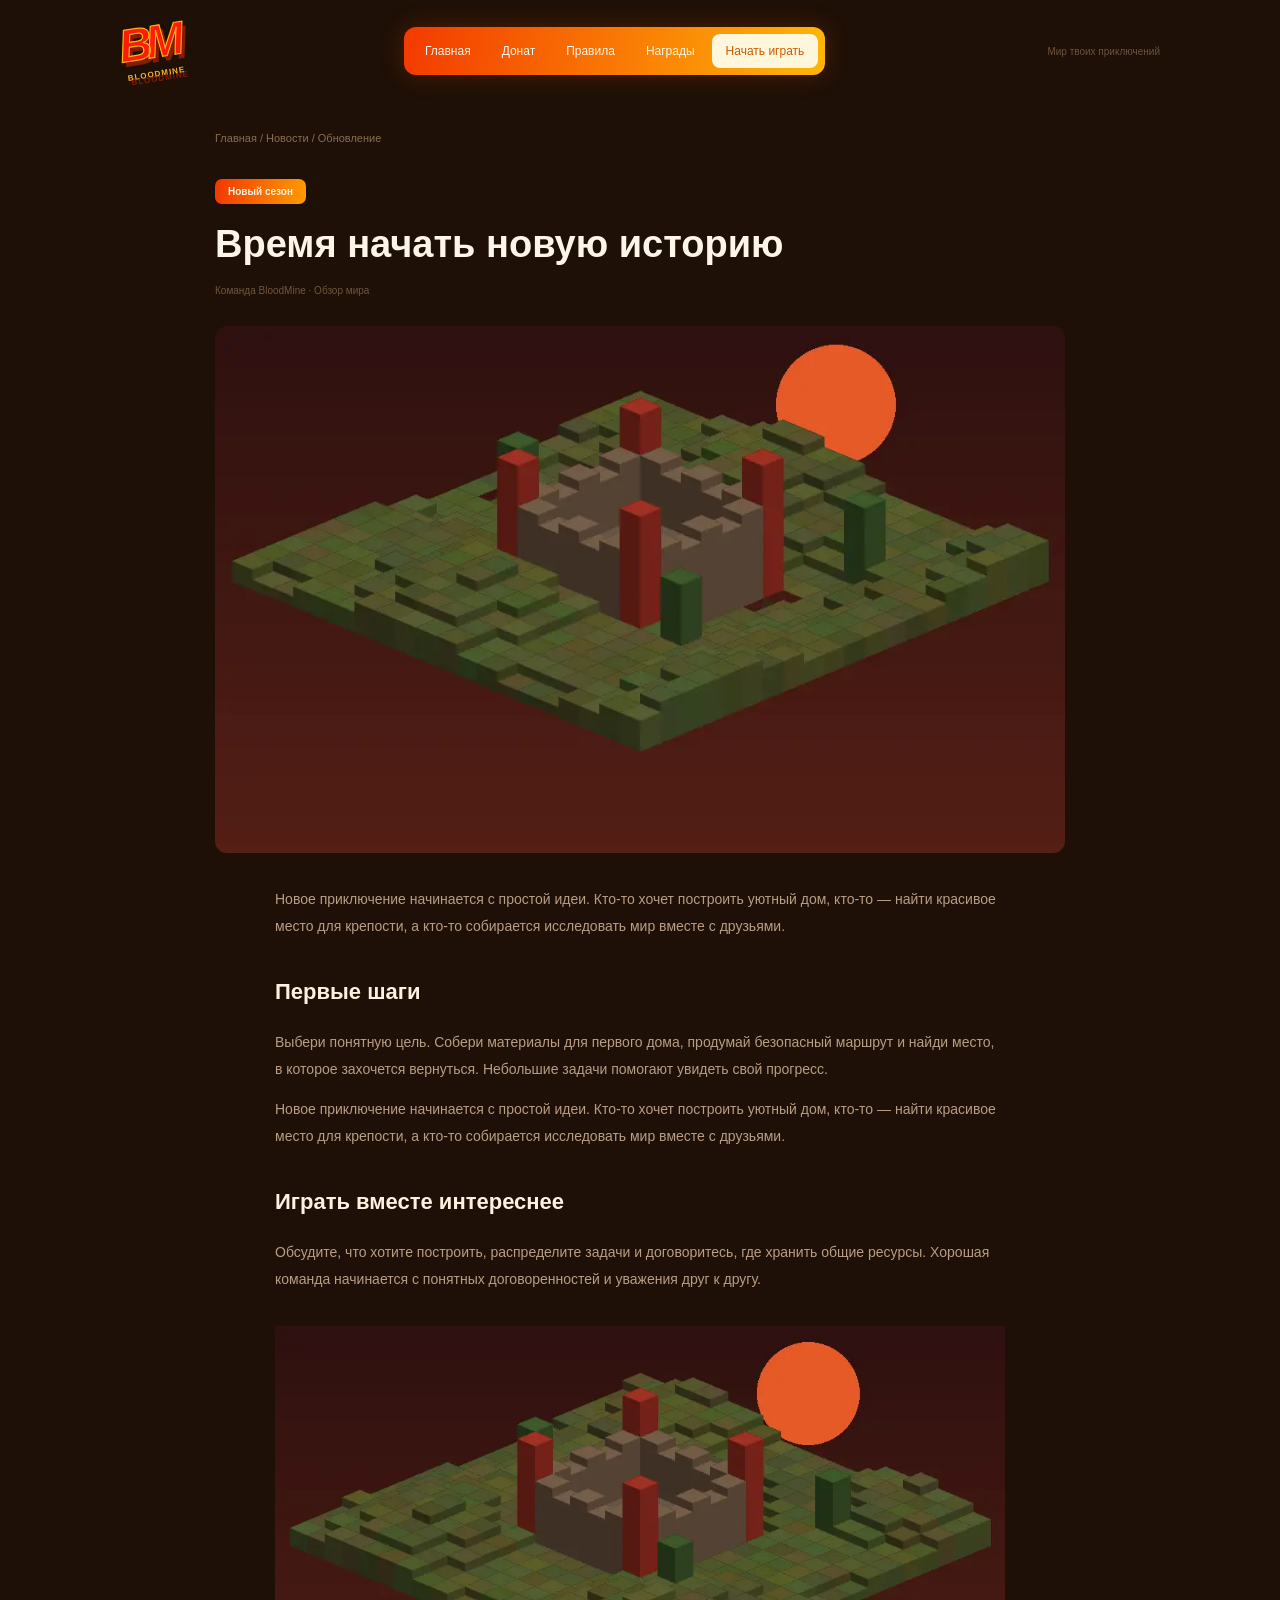
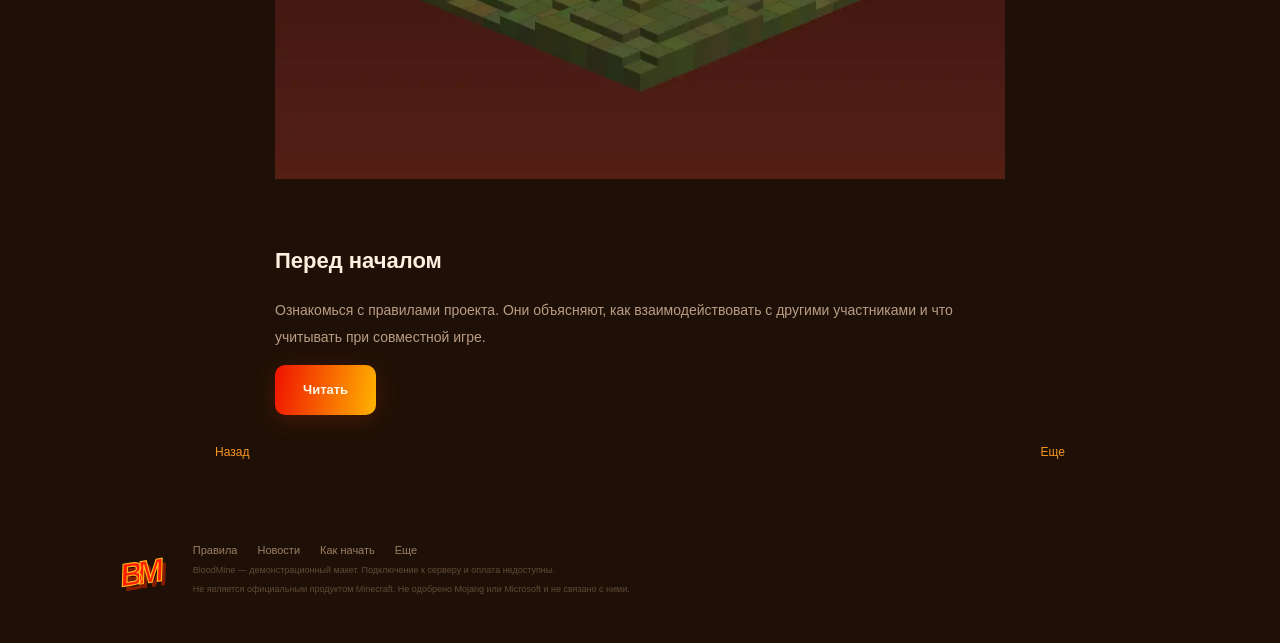
==== commit 234ee04b: "Update article.html" ====
--- a/article.html
+++ b/article.html
@@ -19,7 +19,7 @@
       </div>
       <div class="header-note">Мир твоих приключений</div>
     </div>
-    <div class="wrap article-page"><div class="breadcrumbs"><a href="index.html">Главная</a> / <a href="news.html">Новости</a> / Обновление</div><span class="pill">Новый сезон</span><h2>Время начать новую историю</h2><p class="article-meta">Команда BloodMine · Обзор мира</p><img class="article-cover" src="assets/images/season.png"><div class="article-body"><p>Новое приключение начинается с простой идеи. Кто-то хочет построить уютный дом, кто-то — найти красивое место для крепости, а кто-то собирается исследовать мир вместе с друзьями.</p><h4>Первые шаги</h4><p>Выбери понятную цель. Собери материалы для первого дома, продумай безопасный маршрут и найди место, в которое захочется вернуться. Небольшие задачи помогают увидеть свой прогресс.</p><p>Новое приключение начинается с простой идеи. Кто-то хочет построить уютный дом, кто-то — найти красивое место для крепости, а кто-то собирается исследовать мир вместе с друзьями.</p><h4>Играть вместе интереснее</h4><p>Обсудите, что хотите построить, распределите задачи и договоритесь, где хранить общие ресурсы. Хорошая команда начинается с понятных договоренностей и уважения друг к другу.</p><img src="assets/images/world.png"><h4>Перед началом</h4><p>Ознакомься с правилами проекта. Они объясняют, как взаимодействовать с другими участниками и что учитывать при совместной игре.</p><a class="orange" href="rules.html">Читать</a></div><div class="article-bottom"><a href="news.html">Назад</a><a href="index.html#shop">Еще</a></div></div>
+    <div class="wrap article-page"><div class="breadcrumbs"><a href="index.html">Главная</a> / <a href="news.html">Новости</a> / Обновление</div><span class="pill">Новый сезон</span><h2>Время начать новую историю</h2><p class="article-meta">Команда BloodMine · Обзор мира</p><img class="article-cover" src="assets/images/season.webp"><div class="article-body"><p>Новое приключение начинается с простой идеи. Кто-то хочет построить уютный дом, кто-то — найти красивое место для крепости, а кто-то собирается исследовать мир вместе с друзьями.</p><h4>Первые шаги</h4><p>Выбери понятную цель. Собери материалы для первого дома, продумай безопасный маршрут и найди место, в которое захочется вернуться. Небольшие задачи помогают увидеть свой прогресс.</p><p>Новое приключение начинается с простой идеи. Кто-то хочет построить уютный дом, кто-то — найти красивое место для крепости, а кто-то собирается исследовать мир вместе с друзьями.</p><h4>Играть вместе интереснее</h4><p>Обсудите, что хотите построить, распределите задачи и договоритесь, где хранить общие ресурсы. Хорошая команда начинается с понятных договоренностей и уважения друг к другу.</p><img src="assets/images/world.webp"><h4>Перед началом</h4><p>Ознакомься с правилами проекта. Они объясняют, как взаимодействовать с другими участниками и что учитывать при совместной игре.</p><a class="orange" href="rules.html">Читать</a></div><div class="article-bottom"><a href="news.html">Назад</a><a href="index.html#shop">Еще</a></div></div>
     <div class="footer wrap">
       <a class="logo small-logo" href="index.html">BM</a>
       <div><div class="footer-links"><a href="rules.html">Правила</a><a href="news.html">Новости</a><a href="how-to-play.html">Как начать</a><a href="archive.html">Еще</a></div>
